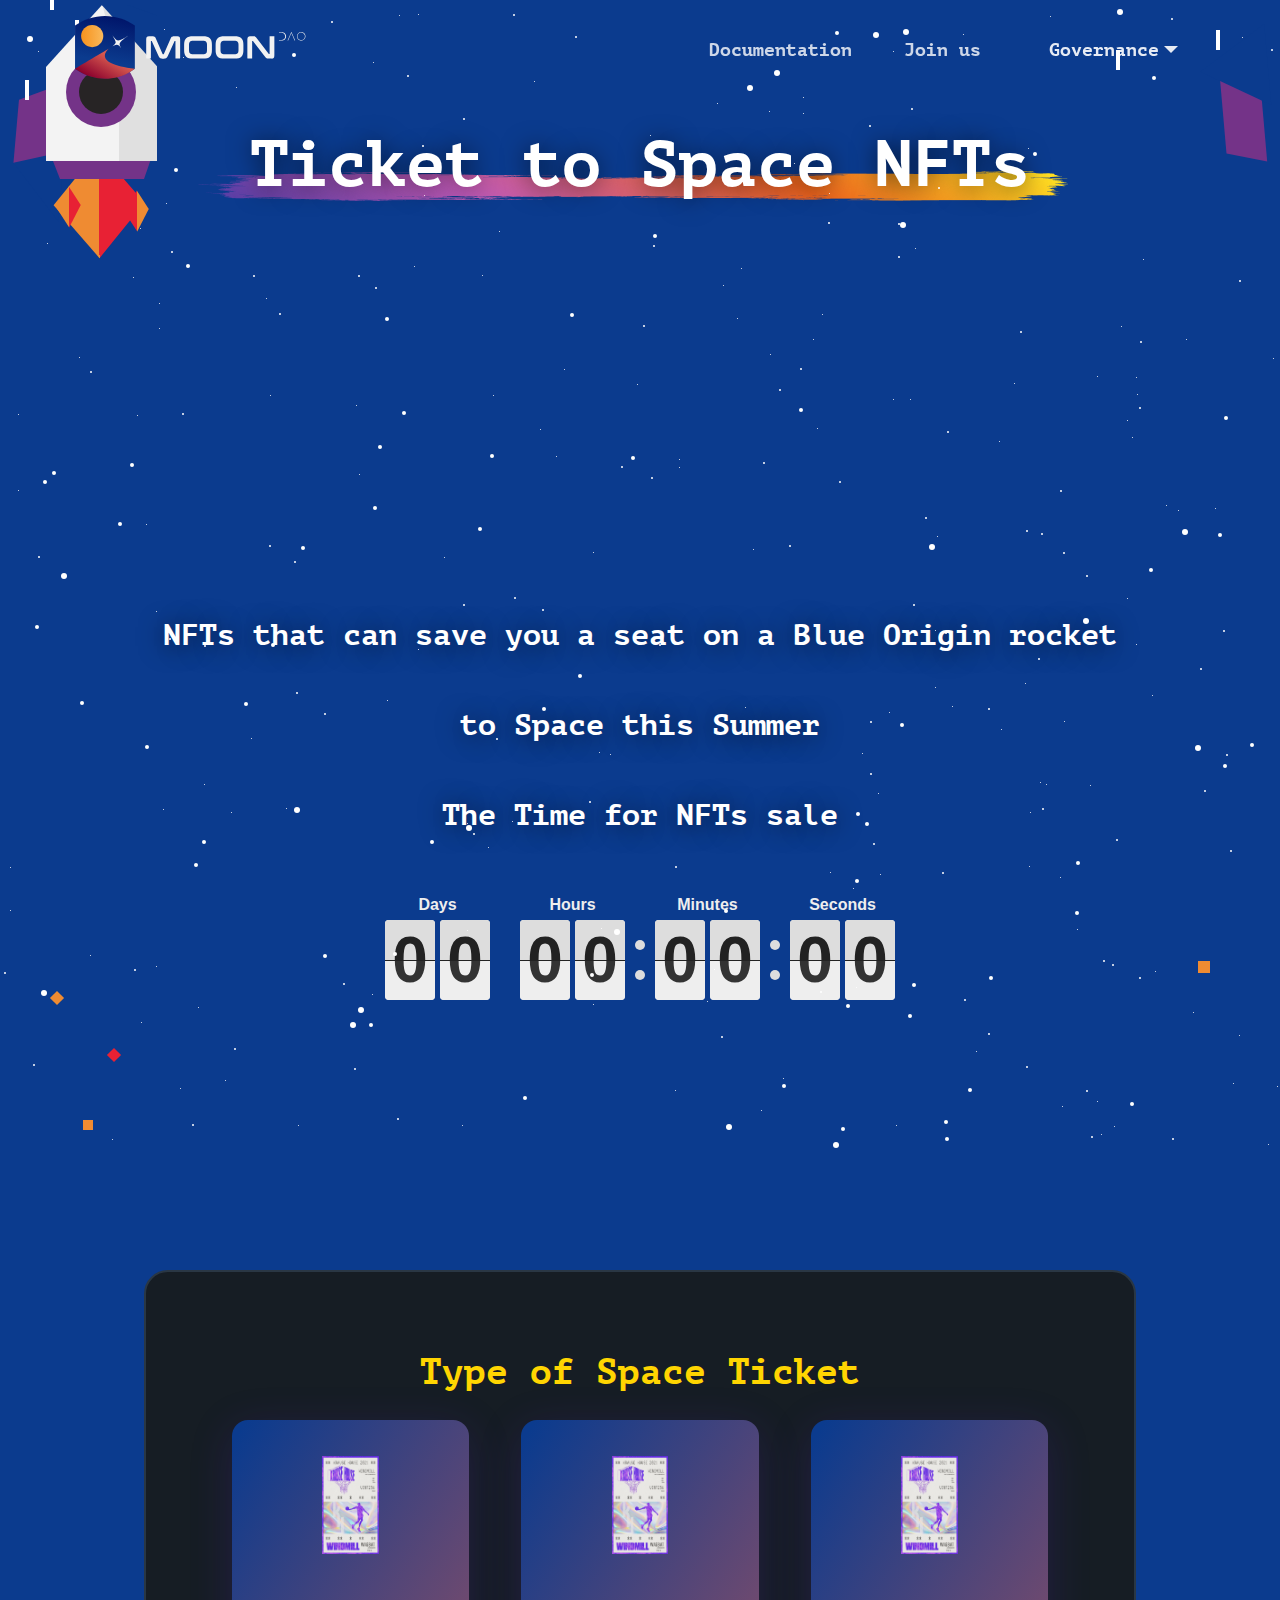
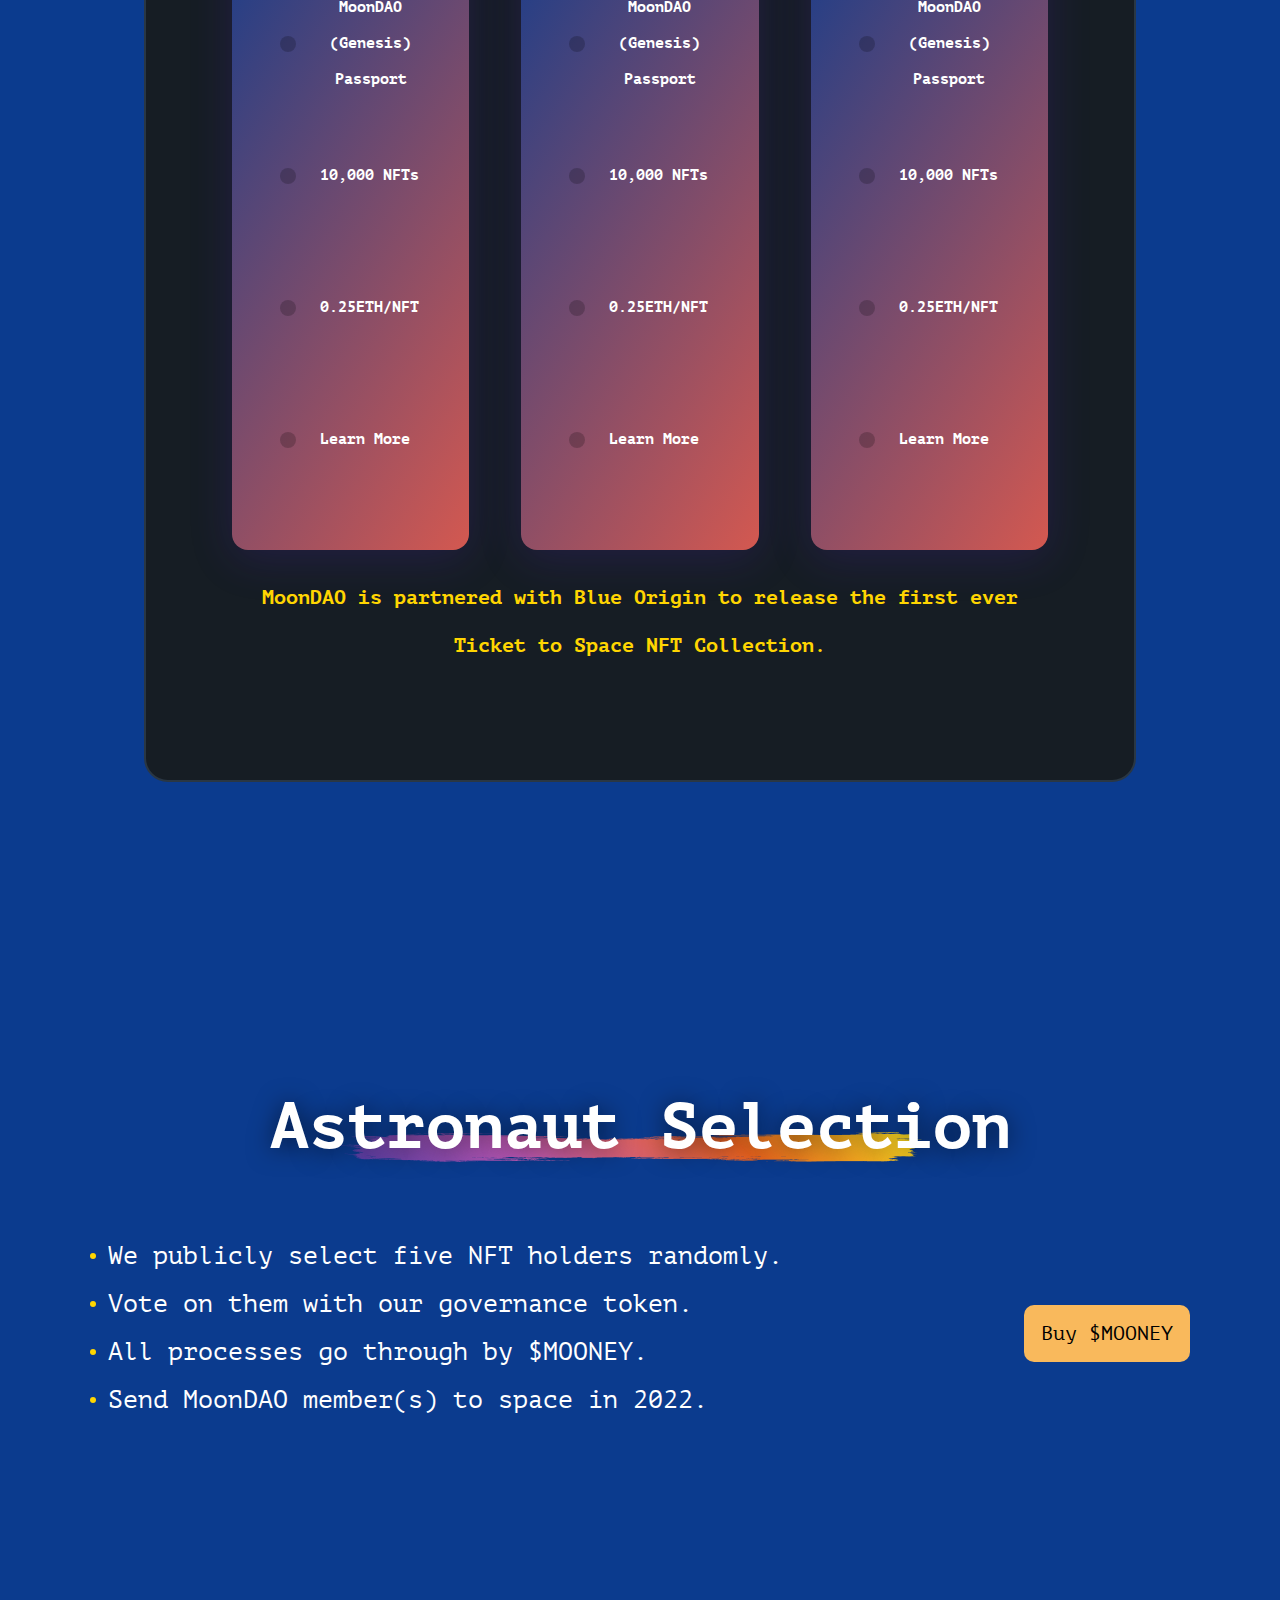
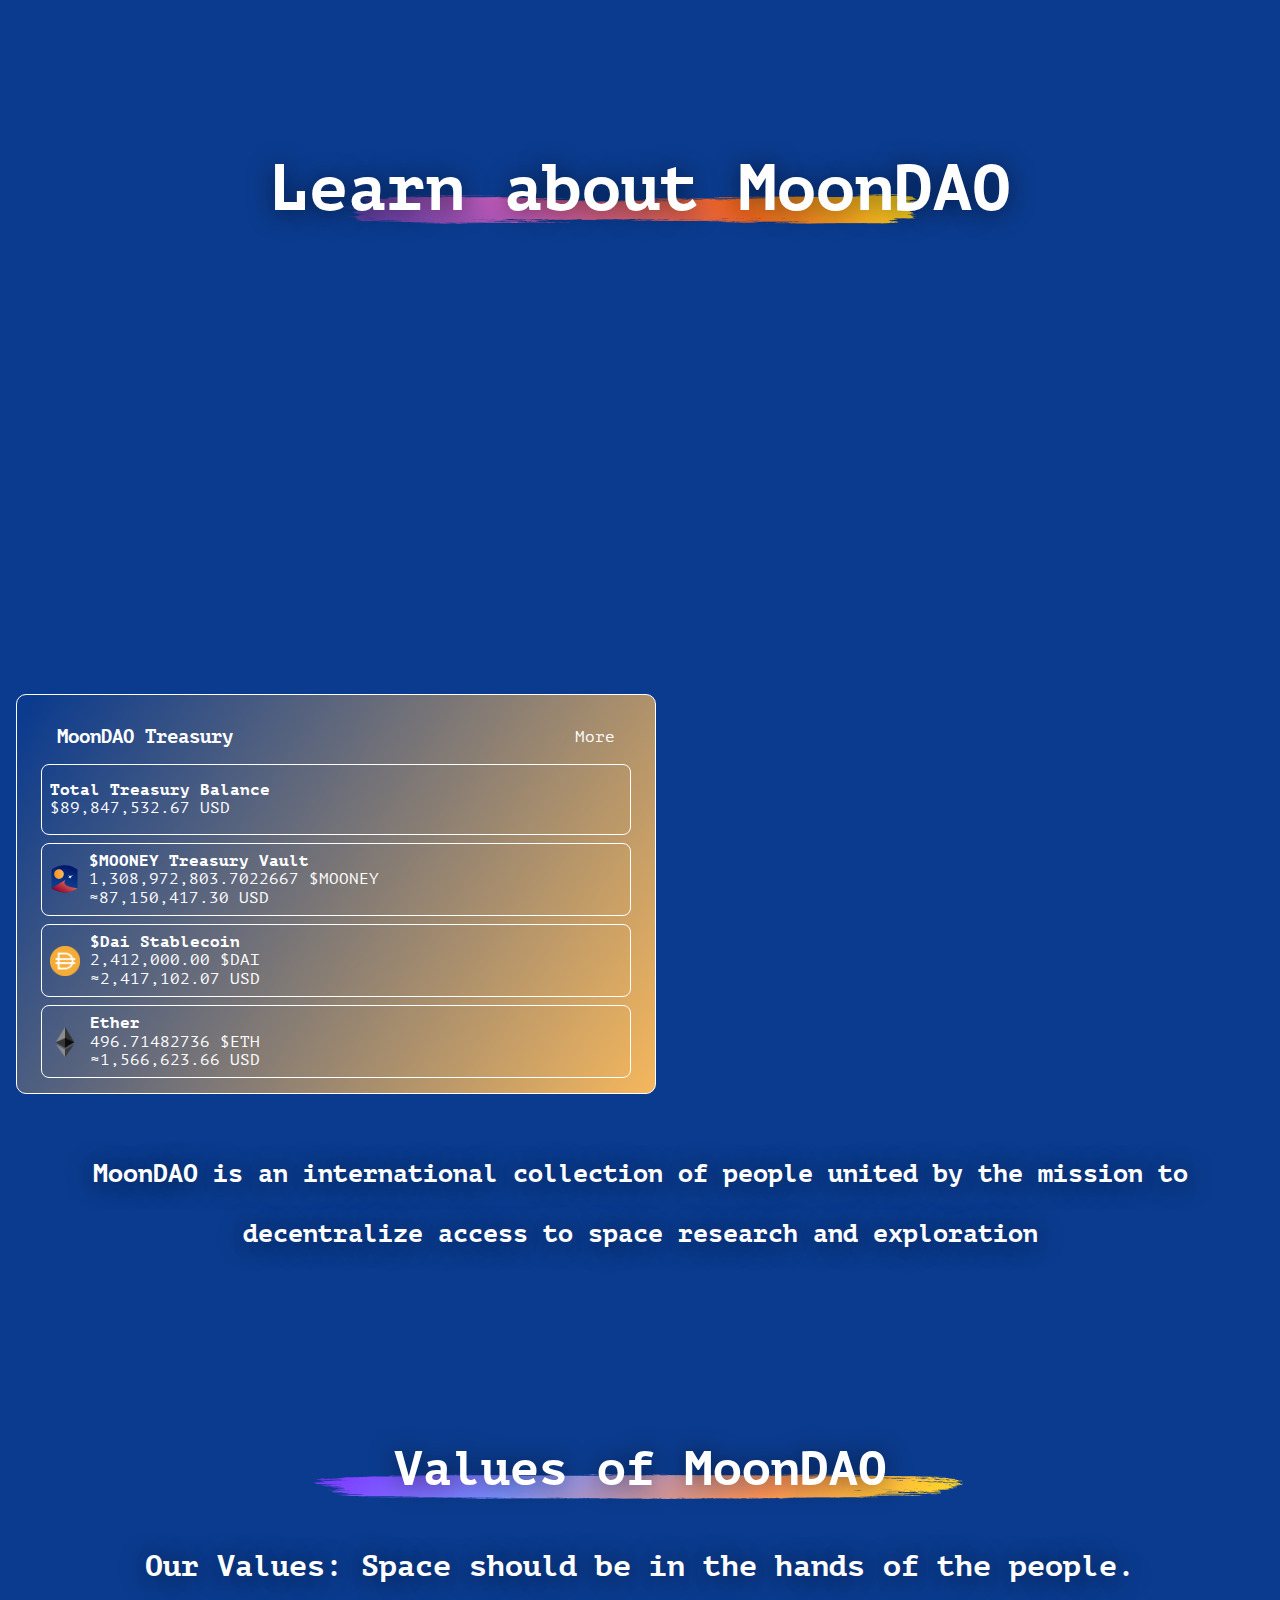
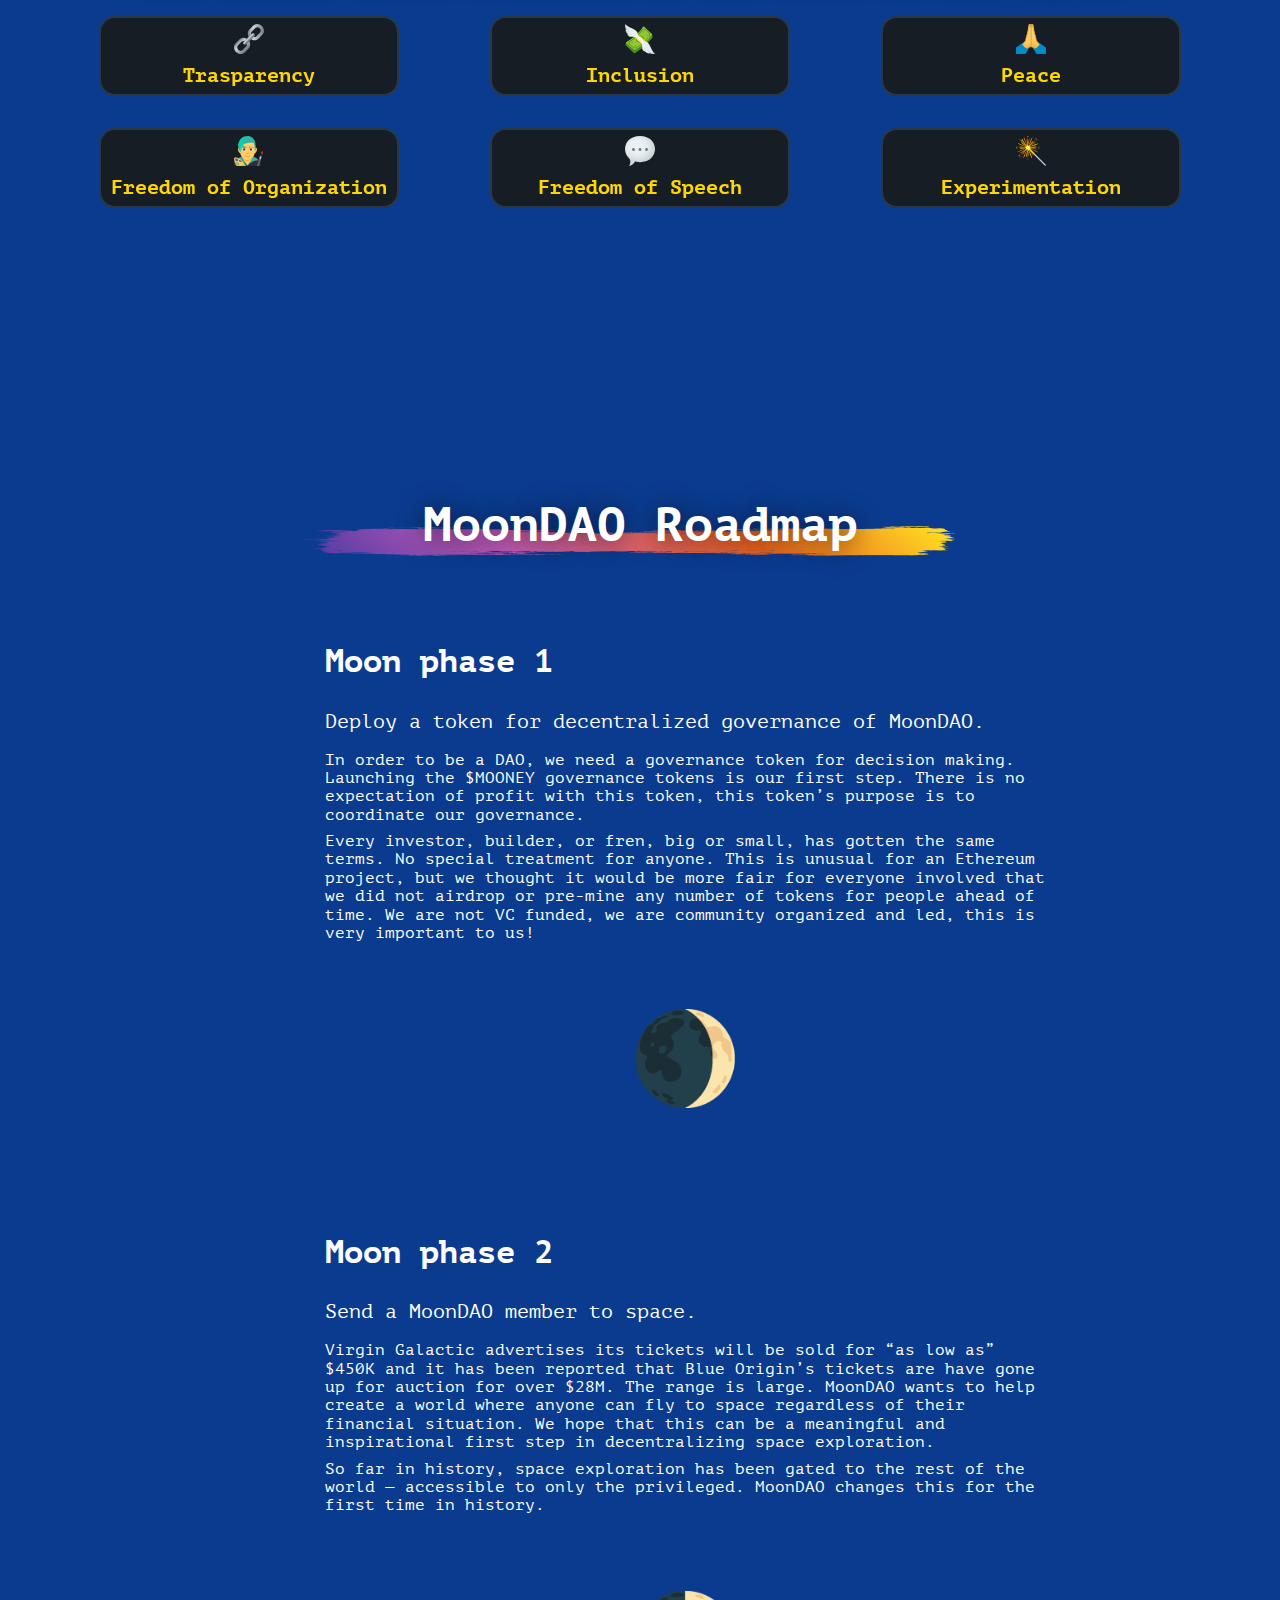
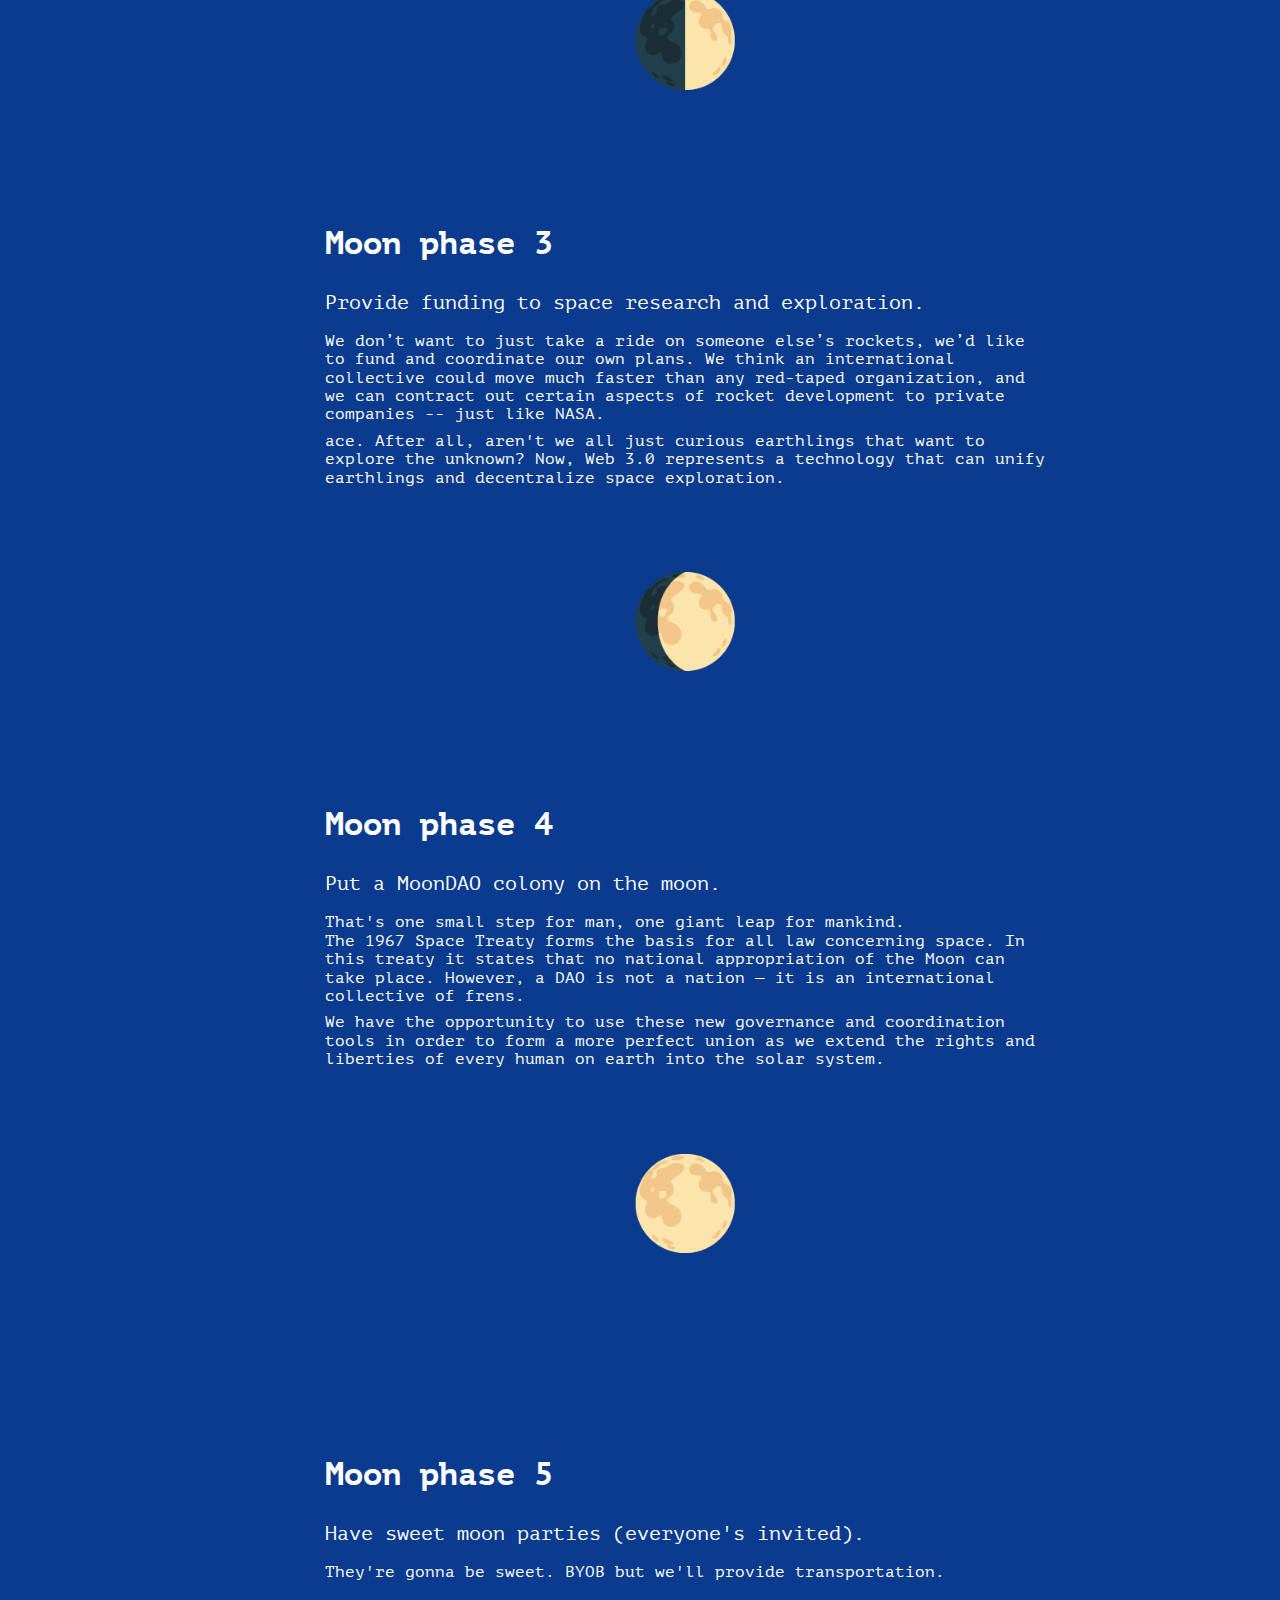
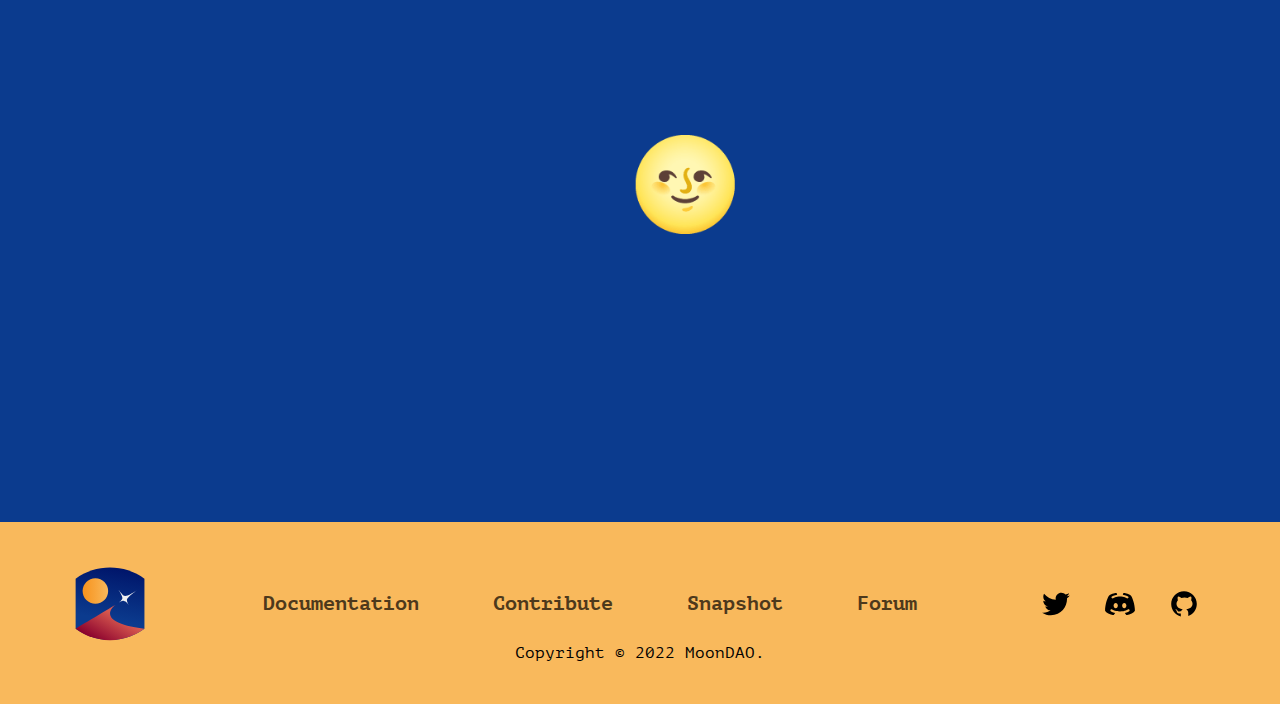
==== index.html @ 14d883fb "Join us" ====
<!DOCTYPE html>
<html lang="en">

<head>
  <meta charset="UTF-8" />
  <meta name="viewport" content="width=device-width, initial-scale=1.0" />
  <link rel="shortcut icon" href="./logo-fav.png" type="image/x-icon" />
  <meta http-equiv="X-UA-Compatible" content="ie=edge" />
  <meta name="theme-color" content="#111111" />
  <title>MoonDAO | MoonDAO</title>
  <meta name="description" content="MoonDAO's mission is to decentralize access to space." />
  <link rel="stylesheet" href="./css/global.css" />
  <link rel="stylesheet" href="./css/main.css" />
  <link rel="stylesheet" href="./css/vendor.css" />
  <link rel="stylesheet" href="./css/flipdown.css">
  <link rel="stylesheet" href="./css/rocket.css">
</head>

<body>
  <div class="site-container">
    <header class="header">
      <div class="container">
        <div class="header__inner">
          <a href="" class="header__logo-svg">
            <img src="./image/toplogo.svg" alt="" class="top_logo">
          </a>
          <div class="header__burger">
            <svg width="35px" height="35px" viewBox="0 0 100 100">
              <path class="line line1"
                d="M 20,29.000046 H 80.000231 C 80.000231,29.000046 94.498839,28.817352 94.532987,66.711331 94.543142,77.980673 90.966081,81.670246 85.259173,81.668997 79.552261,81.667751 75.000211,74.999942 75.000211,74.999942 L 25.000021,25.000058" />
              <path class="line line2" d="M 20,50 H 80" />
              <path class="line line3"
                d="M 20,70.999954 H 80.000231 C 80.000231,70.999954 94.498839,71.182648 94.532987,33.288669 94.543142,22.019327 90.966081,18.329754 85.259173,18.331003 79.552261,18.332249 75.000211,25.000058 75.000211,25.000058 L 25.000021,74.999942" />
            </svg>
          </div>
          <nav class="header__nav">
            <ul class="header__ul container">
              <li class="header__li"><a href="" target="_blank" class="header__a h-title">Documentation</a></li>
              <li class="header__li header__li-directory-amount"><a href="https://discord.gg/5nAu7K9aES" target="_blank" class="header__a h-title">Join us</a></li>
              <li class="header__li header__li-about"><a href="https://snapshot.org/#/tomoondao.eth" target="_blank" class="header__a h-title">Snapshot</a></li>
              <li class="header__li header__li-about"><a href="https://forum.moondao.com/" target="_blank" class="header__a h-title">Forum</a></li>
              <div class="dropdown">
                <button onclick="myFunction()" class="dropbtn">Governance</button>
                <div id="myDropdown" class="dropdown-content">
                  <a href="https://snapshot.org/#/tomoondao.eth" target="_blank">Snapshot</a>
                  <a href="https://forum.moondao.com/" target="_blank">Forum</a>
                </div>
              </div>
              <!-- </li> -->
              <div class="header__btn-group">
                <a href="https://twitter.com/OfficialMoonDAO" target="_blank" class="header__btn">
                  <img src="./image/twitter.svg" alt="" width="24" height="24">
                  <div class="header__btn-name">Telegram</div>
                </a>
                <a href="https://discord.gg/5nAu7K9aES" target="_blank" class="header__btn">
                  <img src="./image/discord.svg" alt="" width="24" height="24">
                  <div class="header__btn-name">Discord</div>
                </a>
                <a href="https://github.com/Official-MoonDao" target="_blank" class="header__btn">
                  <img src="./image/github.svg" alt="" width="24" height="24">
                  <div class="header__btn-name">Github</div>
                </a>
              </div>
            </ul>
          </nav>

        </div>
      </div>
    </header>

    <section class="network top_paddings">

      <div class="ticket_container">
       
        <div class="network__inner">
          <h3 class="network__title title" data-aos="zoom-in" data-aos-duration="5000">Ticket to Space NFTs</h3>
          <h3 class="network__title2 title" data-aos="zoom-in" data-aos-duration="5000">The NFT of <br><span
              class="network__title-every">Ticket to Space</span>
          </h3>
          <div class="scene">
            <div class="wing-left"></div>
            <div class="wing-right"></div>
            <div class="exhaust"></div>
            <div class="capsule">
              <div class="top">
                <div class="shadow"></div>
              </div>
              <div class="base"></div>
            </div>
            <div class="window-big"></div>
            <div class="window-small"></div>
            <div class="fire-1"></div>
            <div class="fire-2"></div>
            <div class="fire-3"></div>
            <div class="fire-4"></div>
            <div class="spark-1"></div>
            <div class="spark-2"></div>
            <div class="spark-3"></div>
            <div class="spark-4"></div>
            <div class="star star--1"></div>
            <div class="star star--2"></div>
            <div class="star star--3"></div>
            <div class="star star--4"></div>
            <div class="star star--5"></div>
            <div class="star star--6"></div>
            <div class="star star--7"></div>
            <div class="star star--8"></div>
            <div class="star star--9"></div>
            <div class="star star--10"></div>
            <div class="star star--11"></div>
            <div class="star star--12"></div>
            <div class="star star--13"></div>
            <div class="star star--14"></div>
            <div class="star star--15"></div>
            <div class="star star--16"></div>
          </div>
          <p class="network_subtitle title">NFTs that can save you a seat on a Blue Origin rocket to Space this Summer
          </p>
          <p class="network_subtitle title">
            The Time for NFTs sale
          </p>
          <div id="flipdown" class="flipdown"></div>
        </div>
      </div>
      <div class="animation-wrapper">
        <div class="particle particle-1"></div>
        <div class="particle particle-2"></div>
        <div class="particle particle-3"></div>
        <div class="particle particle-4"></div>
      </div>
    </section>

    <section class="network top_paddings">
      <div class="ticket_container">
        <div class="network__inner">
          <div class="network__box">
            <h3 class="network__box-title">Type of Space Ticket</h3>
            <div class="network__cards">
              <div class="network__card">
                <div class="network__card-text">
                  <img src="./image/ticket1.png" alt="" class="ticketimg">
                </div>
                <div class="network__card-items">
                  <div class="network__card-item">
                    <div class="network__card-svg">
                      <!-- <svg width="28" height="28" viewBox="0 0 28 28" fill="none" xmlns="http://www.w3.org/2000/svg">
                        <path
                          d="M22.8431 18.0982C22.8431 17.0857 22.0223 16.2649 21.0098 16.2649H19.1315L20.4526 11.7355H23.1667C24.1792 11.7355 25 10.9146 25 9.90213C25 8.88961 24.1792 8.0688 23.1667 8.0688H21.522L22.3285 5.30361C22.6707 4.13032 21.7908 2.95703 20.5686 2.95703C19.7538 2.95703 19.0367 3.49478 18.8086 4.27699L17.7026 8.0688H13.7573L14.5638 5.30361C14.906 4.13032 14.0261 2.95703 12.8038 2.95703C11.9891 2.95703 11.272 3.49478 11.0439 4.27699L9.93794 8.0688H6.9902C5.97768 8.0688 5.15686 8.88961 5.15686 9.90213C5.15686 10.9146 5.97768 11.7355 6.9902 11.7355H8.86852L7.54744 16.2649H4.83333C3.82082 16.2649 3 17.0857 3 18.0982C3 19.1107 3.82082 19.9315 4.83333 19.9315H6.47798L5.67149 22.6967C5.32928 23.87 6.20924 25.0433 7.43145 25.0433C8.24622 25.0433 8.96325 24.5056 9.1914 23.7233L10.2974 19.9315H14.2427L13.4362 22.6967C13.094 23.87 13.9739 25.0433 15.1961 25.0433C16.0109 25.0433 16.7279 24.5056 16.9561 23.7233L18.062 19.9315H21.0098C22.0223 19.9315 22.8431 19.1107 22.8431 18.0982V18.0982ZM15.3121 16.2649H11.3668L12.6879 11.7355H16.6332L15.3121 16.2649Z"
                          fill="white" />
                      </svg> -->
                    </div>
                    <div class="network__card-name">MoonDAO (Genesis) Passport</div>
                  </div>
                  <div class="network__card-item">
                    <div class="network__card-svg">
                      <!-- <svg width="28" height="28" viewBox="0 0 28 28" fill="none" xmlns="http://www.w3.org/2000/svg">
                        <path fill-rule="evenodd" clip-rule="evenodd"
                          d="M13.9998 11.8334C16.393 11.8334 18.3331 9.89331 18.3331 7.50008C18.3331 5.10685 16.393 3.16675 13.9998 3.16675C11.6065 3.16675 9.66642 5.10685 9.66642 7.50008C9.66642 9.89331 11.6065 11.8334 13.9998 11.8334ZM13.9997 14C5.87467 14 3.70801 18.3334 3.70801 19.9584C3.70801 21.5834 4.79134 22.6667 6.41634 22.6667H21.583C23.208 22.6667 24.2913 21.5834 24.2913 19.9584C24.2913 18.3334 22.1247 14 13.9997 14Z"
                          fill="white" />
                      </svg> -->
                    </div>
                    <div class="network__card-name">10,000 NFTs</div>
                  </div>
                  <div class="network__card-item">
                    <div class="network__card-svg">
                      <!-- <svg width="24" height="24" viewBox="0 0 24 24" fill="none" xmlns="http://www.w3.org/2000/svg">
                        <path
                          d="M22.9533 8.23592C22.8052 8.08781 18.4909 3.77382 18.3369 3.6198C18.0822 3.36511 17.6694 3.36485 17.4144 3.61902L15.7051 5.32265C15.5589 5.32448 13.3531 4.52151 11.5383 6.33635L6.96855 10.9061C6.71361 11.161 6.71361 11.5743 6.96855 11.8293C8.24142 13.1022 10.312 13.1014 11.5841 11.8293L12.2548 11.1586C13.3805 11.8441 14.8086 11.7808 15.8676 11.0107L18.5263 13.6695C18.807 13.9502 19.0299 14.2736 19.1891 14.6239C20.0826 13.5685 20.7389 12.3343 21.1176 10.9886L22.9524 9.16026C23.2092 8.90353 23.2071 8.49051 22.9533 8.23592V8.23592Z"
                          fill="white" />
                        <path
                          d="M15.6302 12.6208C14.6422 13.0116 13.5468 13.0429 12.5415 12.7174C10.1822 14.3003 8.06965 14.7781 6.04417 12.7526C5.27907 11.9875 5.27863 10.7485 6.04417 9.98296L10.2327 5.79448L8.336 5.43021L6.58819 3.68153C6.33272 3.42606 5.91926 3.42737 5.66467 3.68153L1.04837 8.29782C0.793772 8.55286 0.793772 8.96631 1.04837 9.22134C2.18689 10.3594 3.03163 11.8226 3.42768 13.3402C3.45553 13.4046 4.06047 16.4189 6.77141 18.705L8.7847 20.4037C9.90146 21.3463 11.4852 21.4216 12.6785 20.6387L17.2905 17.6153C18.3286 16.9357 18.4809 15.4719 17.6017 14.5927L15.6302 12.6208Z"
                          fill="white" />
                      </svg> -->
                    </div>
                    <div class="network__card-name">0.25ETH/NFT</div>
                  </div>
                  <div class="network__card-item">
                    <div class="network__card-svg">
                      <!-- <svg width="28" height="28" viewBox="0 0 28 28" fill="none" xmlns="http://www.w3.org/2000/svg">
                        <path fill-rule="evenodd" clip-rule="evenodd"
                          d="M6 7.06668C6 5.44875 6 4.63979 6.31487 4.02182C6.59184 3.47824 7.03378 3.0363 7.57736 2.75933C8.19533 2.44446 9.00429 2.44446 10.6222 2.44446H17.3778C18.9957 2.44446 19.8047 2.44446 20.4226 2.75933C20.9662 3.0363 21.4082 3.47824 21.6851 4.02182C22 4.63979 22 5.44875 22 7.06668V20.9333C22 22.5513 22 23.3602 21.6851 23.9782C21.4082 24.5218 20.9662 24.9637 20.4226 25.2407C19.8047 25.5556 18.9957 25.5556 17.3778 25.5556H10.6222C9.00429 25.5556 8.19533 25.5556 7.57736 25.2407C7.03378 24.9637 6.59184 24.5218 6.31487 23.9782C6 23.3602 6 22.5513 6 20.9333V7.06668ZM8.22222 6.20742C8.22222 5.66811 8.22222 5.39846 8.32718 5.19247C8.4195 5.01127 8.56682 4.86396 8.74801 4.77164C8.954 4.66668 9.22365 4.66668 9.76296 4.66668H18.237C18.7763 4.66668 19.046 4.66668 19.252 4.77164C19.4332 4.86396 19.5805 5.01127 19.6728 5.19247C19.7778 5.39846 19.7778 5.66811 19.7778 6.20742V19.1259C19.7778 19.6652 19.7778 19.9349 19.6728 20.1409C19.5805 20.3221 19.4332 20.4694 19.252 20.5617C19.046 20.6667 18.7763 20.6667 18.237 20.6667H9.76296C9.22365 20.6667 8.954 20.6667 8.74801 20.5617C8.56682 20.4694 8.4195 20.3221 8.32718 20.1409C8.22222 19.9349 8.22222 19.6652 8.22222 19.1259V6.20742ZM14 24.2222C14.7364 24.2222 15.3333 23.6253 15.3333 22.8889C15.3333 22.1525 14.7364 21.5556 14 21.5556C13.2636 21.5556 12.6667 22.1525 12.6667 22.8889C12.6667 23.6253 13.2636 24.2222 14 24.2222Z"
                          fill="white" />
                      </svg> -->
                    </div>
                    <a href="" style="color: white;">
                      <div class="network__card-name">Learn More</div>
                    </a>
                  </div>

                  <!-- <div class="network__card-item">
                    <div class="network__card-svg">
                      <svg width="28" height="28" viewBox="0 0 28 28" fill="none" xmlns="http://www.w3.org/2000/svg">
                        <path fill-rule="evenodd" clip-rule="evenodd"
                          d="M20.6665 8.29167C21.7897 5.59593 19.8091 2.625 16.8887 2.625C15.7611 2.625 14.7401 3.08102 13.9998 3.81869C13.2596 3.08102 12.2385 2.625 11.1109 2.625C8.19056 2.625 6.20995 5.59593 7.33317 8.29167C7.34874 8.32903 7.36482 8.36606 7.3814 8.40278H5.81465C4.35212 8.40278 3.1665 9.58839 3.1665 11.0509V13.4583H12.7961V8.40278H15.2035V13.4583H24.8332V11.0509C24.8332 9.58839 23.6476 8.40278 22.185 8.40278H20.6183C20.6349 8.36606 20.6509 8.32903 20.6665 8.29167ZM15.2035 8.40278V6.71759C15.2035 5.78689 15.958 5.03241 16.8887 5.03241C18.0912 5.03241 18.9068 6.25573 18.4443 7.36574C18.1826 7.99372 17.569 8.40278 16.8887 8.40278H15.2035ZM12.7961 8.40278H11.1109C10.4306 8.40278 9.81705 7.99372 9.55539 7.36574C9.09289 6.25573 9.90844 5.03241 11.1109 5.03241C12.0412 5.03241 12.7953 5.78608 12.7961 6.7161L12.7961 8.40278Z"
                          fill="white" />
                        <path
                          d="M22.9072 15.8657H15.2035V24.2917H19.7776C21.5061 24.2917 22.9072 22.8905 22.9072 21.162V15.8657Z"
                          fill="white" />
                        <path
                          d="M12.7961 24.2917V15.8657H5.09245L5.09249 21.1621C5.0925 22.8905 6.49368 24.2917 8.22212 24.2917H12.7961Z"
                          fill="white" />
                      </svg>
                    </div>
                    <div class="network__card-name">NFTs and pre-tokens</div>
                  </div> -->
                </div>
              </div>

              <div class="network__card">
                <div class="network__card-text">
                  <img src="./image/ticket1.png" alt="" class="ticketimg">
                </div>
                <div class="network__card-items">
                  <div class="network__card-item">
                    <div class="network__card-svg">
                      <!-- <svg width="28" height="28" viewBox="0 0 28 28" fill="none" xmlns="http://www.w3.org/2000/svg">
                        <path
                          d="M22.8431 18.0982C22.8431 17.0857 22.0223 16.2649 21.0098 16.2649H19.1315L20.4526 11.7355H23.1667C24.1792 11.7355 25 10.9146 25 9.90213C25 8.88961 24.1792 8.0688 23.1667 8.0688H21.522L22.3285 5.30361C22.6707 4.13032 21.7908 2.95703 20.5686 2.95703C19.7538 2.95703 19.0367 3.49478 18.8086 4.27699L17.7026 8.0688H13.7573L14.5638 5.30361C14.906 4.13032 14.0261 2.95703 12.8038 2.95703C11.9891 2.95703 11.272 3.49478 11.0439 4.27699L9.93794 8.0688H6.9902C5.97768 8.0688 5.15686 8.88961 5.15686 9.90213C5.15686 10.9146 5.97768 11.7355 6.9902 11.7355H8.86852L7.54744 16.2649H4.83333C3.82082 16.2649 3 17.0857 3 18.0982C3 19.1107 3.82082 19.9315 4.83333 19.9315H6.47798L5.67149 22.6967C5.32928 23.87 6.20924 25.0433 7.43145 25.0433C8.24622 25.0433 8.96325 24.5056 9.1914 23.7233L10.2974 19.9315H14.2427L13.4362 22.6967C13.094 23.87 13.9739 25.0433 15.1961 25.0433C16.0109 25.0433 16.7279 24.5056 16.9561 23.7233L18.062 19.9315H21.0098C22.0223 19.9315 22.8431 19.1107 22.8431 18.0982V18.0982ZM15.3121 16.2649H11.3668L12.6879 11.7355H16.6332L15.3121 16.2649Z"
                          fill="white" />
                      </svg> -->
                    </div>
                    <div class="network__card-name">MoonDAO (Genesis) Passport</div>
                  </div>
                  <div class="network__card-item">
                    <div class="network__card-svg">
                      <!-- <svg width="28" height="28" viewBox="0 0 28 28" fill="none" xmlns="http://www.w3.org/2000/svg">
                        <path fill-rule="evenodd" clip-rule="evenodd"
                          d="M13.9998 11.8334C16.393 11.8334 18.3331 9.89331 18.3331 7.50008C18.3331 5.10685 16.393 3.16675 13.9998 3.16675C11.6065 3.16675 9.66642 5.10685 9.66642 7.50008C9.66642 9.89331 11.6065 11.8334 13.9998 11.8334ZM13.9997 14C5.87467 14 3.70801 18.3334 3.70801 19.9584C3.70801 21.5834 4.79134 22.6667 6.41634 22.6667H21.583C23.208 22.6667 24.2913 21.5834 24.2913 19.9584C24.2913 18.3334 22.1247 14 13.9997 14Z"
                          fill="white" />
                      </svg> -->
                    </div>
                    <div class="network__card-name">10,000 NFTs</div>
                  </div>
                  <div class="network__card-item">
                    <div class="network__card-svg">
                      <!-- <svg width="24" height="24" viewBox="0 0 24 24" fill="none" xmlns="http://www.w3.org/2000/svg">
                        <path
                          d="M22.9533 8.23592C22.8052 8.08781 18.4909 3.77382 18.3369 3.6198C18.0822 3.36511 17.6694 3.36485 17.4144 3.61902L15.7051 5.32265C15.5589 5.32448 13.3531 4.52151 11.5383 6.33635L6.96855 10.9061C6.71361 11.161 6.71361 11.5743 6.96855 11.8293C8.24142 13.1022 10.312 13.1014 11.5841 11.8293L12.2548 11.1586C13.3805 11.8441 14.8086 11.7808 15.8676 11.0107L18.5263 13.6695C18.807 13.9502 19.0299 14.2736 19.1891 14.6239C20.0826 13.5685 20.7389 12.3343 21.1176 10.9886L22.9524 9.16026C23.2092 8.90353 23.2071 8.49051 22.9533 8.23592V8.23592Z"
                          fill="white" />
                        <path
                          d="M15.6302 12.6208C14.6422 13.0116 13.5468 13.0429 12.5415 12.7174C10.1822 14.3003 8.06965 14.7781 6.04417 12.7526C5.27907 11.9875 5.27863 10.7485 6.04417 9.98296L10.2327 5.79448L8.336 5.43021L6.58819 3.68153C6.33272 3.42606 5.91926 3.42737 5.66467 3.68153L1.04837 8.29782C0.793772 8.55286 0.793772 8.96631 1.04837 9.22134C2.18689 10.3594 3.03163 11.8226 3.42768 13.3402C3.45553 13.4046 4.06047 16.4189 6.77141 18.705L8.7847 20.4037C9.90146 21.3463 11.4852 21.4216 12.6785 20.6387L17.2905 17.6153C18.3286 16.9357 18.4809 15.4719 17.6017 14.5927L15.6302 12.6208Z"
                          fill="white" />
                      </svg> -->
                    </div>
                    <div class="network__card-name">0.25ETH/NFT</div>
                  </div>
                  <div class="network__card-item">
                    <div class="network__card-svg">
                      <!-- <svg width="28" height="28" viewBox="0 0 28 28" fill="none" xmlns="http://www.w3.org/2000/svg">
                        <path fill-rule="evenodd" clip-rule="evenodd"
                          d="M6 7.06668C6 5.44875 6 4.63979 6.31487 4.02182C6.59184 3.47824 7.03378 3.0363 7.57736 2.75933C8.19533 2.44446 9.00429 2.44446 10.6222 2.44446H17.3778C18.9957 2.44446 19.8047 2.44446 20.4226 2.75933C20.9662 3.0363 21.4082 3.47824 21.6851 4.02182C22 4.63979 22 5.44875 22 7.06668V20.9333C22 22.5513 22 23.3602 21.6851 23.9782C21.4082 24.5218 20.9662 24.9637 20.4226 25.2407C19.8047 25.5556 18.9957 25.5556 17.3778 25.5556H10.6222C9.00429 25.5556 8.19533 25.5556 7.57736 25.2407C7.03378 24.9637 6.59184 24.5218 6.31487 23.9782C6 23.3602 6 22.5513 6 20.9333V7.06668ZM8.22222 6.20742C8.22222 5.66811 8.22222 5.39846 8.32718 5.19247C8.4195 5.01127 8.56682 4.86396 8.74801 4.77164C8.954 4.66668 9.22365 4.66668 9.76296 4.66668H18.237C18.7763 4.66668 19.046 4.66668 19.252 4.77164C19.4332 4.86396 19.5805 5.01127 19.6728 5.19247C19.7778 5.39846 19.7778 5.66811 19.7778 6.20742V19.1259C19.7778 19.6652 19.7778 19.9349 19.6728 20.1409C19.5805 20.3221 19.4332 20.4694 19.252 20.5617C19.046 20.6667 18.7763 20.6667 18.237 20.6667H9.76296C9.22365 20.6667 8.954 20.6667 8.74801 20.5617C8.56682 20.4694 8.4195 20.3221 8.32718 20.1409C8.22222 19.9349 8.22222 19.6652 8.22222 19.1259V6.20742ZM14 24.2222C14.7364 24.2222 15.3333 23.6253 15.3333 22.8889C15.3333 22.1525 14.7364 21.5556 14 21.5556C13.2636 21.5556 12.6667 22.1525 12.6667 22.8889C12.6667 23.6253 13.2636 24.2222 14 24.2222Z"
                          fill="white" />
                      </svg> -->
                    </div>
                    <a href="" style="color: white;">
                      <div class="network__card-name">Learn More</div>
                    </a>
                  </div>

                  <!-- <div class="network__card-item">
                    <div class="network__card-svg">
                      <svg width="28" height="28" viewBox="0 0 28 28" fill="none" xmlns="http://www.w3.org/2000/svg">
                        <path fill-rule="evenodd" clip-rule="evenodd"
                          d="M20.6665 8.29167C21.7897 5.59593 19.8091 2.625 16.8887 2.625C15.7611 2.625 14.7401 3.08102 13.9998 3.81869C13.2596 3.08102 12.2385 2.625 11.1109 2.625C8.19056 2.625 6.20995 5.59593 7.33317 8.29167C7.34874 8.32903 7.36482 8.36606 7.3814 8.40278H5.81465C4.35212 8.40278 3.1665 9.58839 3.1665 11.0509V13.4583H12.7961V8.40278H15.2035V13.4583H24.8332V11.0509C24.8332 9.58839 23.6476 8.40278 22.185 8.40278H20.6183C20.6349 8.36606 20.6509 8.32903 20.6665 8.29167ZM15.2035 8.40278V6.71759C15.2035 5.78689 15.958 5.03241 16.8887 5.03241C18.0912 5.03241 18.9068 6.25573 18.4443 7.36574C18.1826 7.99372 17.569 8.40278 16.8887 8.40278H15.2035ZM12.7961 8.40278H11.1109C10.4306 8.40278 9.81705 7.99372 9.55539 7.36574C9.09289 6.25573 9.90844 5.03241 11.1109 5.03241C12.0412 5.03241 12.7953 5.78608 12.7961 6.7161L12.7961 8.40278Z"
                          fill="white" />
                        <path
                          d="M22.9072 15.8657H15.2035V24.2917H19.7776C21.5061 24.2917 22.9072 22.8905 22.9072 21.162V15.8657Z"
                          fill="white" />
                        <path
                          d="M12.7961 24.2917V15.8657H5.09245L5.09249 21.1621C5.0925 22.8905 6.49368 24.2917 8.22212 24.2917H12.7961Z"
                          fill="white" />
                      </svg>
                    </div>
                    <div class="network__card-name">NFTs and pre-tokens</div>
                  </div> -->
                </div>
              </div>

              <div class="network__card">
                <div class="network__card-text">
                  <img src="./image/ticket1.png" alt="" class="ticketimg">
                </div>
                <div class="network__card-items">
                  <div class="network__card-item">
                    <div class="network__card-svg">
                      <!-- <svg width="28" height="28" viewBox="0 0 28 28" fill="none" xmlns="http://www.w3.org/2000/svg">
                        <path
                          d="M22.8431 18.0982C22.8431 17.0857 22.0223 16.2649 21.0098 16.2649H19.1315L20.4526 11.7355H23.1667C24.1792 11.7355 25 10.9146 25 9.90213C25 8.88961 24.1792 8.0688 23.1667 8.0688H21.522L22.3285 5.30361C22.6707 4.13032 21.7908 2.95703 20.5686 2.95703C19.7538 2.95703 19.0367 3.49478 18.8086 4.27699L17.7026 8.0688H13.7573L14.5638 5.30361C14.906 4.13032 14.0261 2.95703 12.8038 2.95703C11.9891 2.95703 11.272 3.49478 11.0439 4.27699L9.93794 8.0688H6.9902C5.97768 8.0688 5.15686 8.88961 5.15686 9.90213C5.15686 10.9146 5.97768 11.7355 6.9902 11.7355H8.86852L7.54744 16.2649H4.83333C3.82082 16.2649 3 17.0857 3 18.0982C3 19.1107 3.82082 19.9315 4.83333 19.9315H6.47798L5.67149 22.6967C5.32928 23.87 6.20924 25.0433 7.43145 25.0433C8.24622 25.0433 8.96325 24.5056 9.1914 23.7233L10.2974 19.9315H14.2427L13.4362 22.6967C13.094 23.87 13.9739 25.0433 15.1961 25.0433C16.0109 25.0433 16.7279 24.5056 16.9561 23.7233L18.062 19.9315H21.0098C22.0223 19.9315 22.8431 19.1107 22.8431 18.0982V18.0982ZM15.3121 16.2649H11.3668L12.6879 11.7355H16.6332L15.3121 16.2649Z"
                          fill="white" />
                      </svg> -->
                    </div>
                    <div class="network__card-name">MoonDAO (Genesis) Passport</div>
                  </div>
                  <div class="network__card-item">
                    <div class="network__card-svg">
                      <!-- <svg width="28" height="28" viewBox="0 0 28 28" fill="none" xmlns="http://www.w3.org/2000/svg">
                        <path fill-rule="evenodd" clip-rule="evenodd"
                          d="M13.9998 11.8334C16.393 11.8334 18.3331 9.89331 18.3331 7.50008C18.3331 5.10685 16.393 3.16675 13.9998 3.16675C11.6065 3.16675 9.66642 5.10685 9.66642 7.50008C9.66642 9.89331 11.6065 11.8334 13.9998 11.8334ZM13.9997 14C5.87467 14 3.70801 18.3334 3.70801 19.9584C3.70801 21.5834 4.79134 22.6667 6.41634 22.6667H21.583C23.208 22.6667 24.2913 21.5834 24.2913 19.9584C24.2913 18.3334 22.1247 14 13.9997 14Z"
                          fill="white" />
                      </svg> -->
                    </div>
                    <div class="network__card-name">10,000 NFTs</div>
                  </div>
                  <div class="network__card-item">
                    <div class="network__card-svg">
                      <!-- <svg width="24" height="24" viewBox="0 0 24 24" fill="none" xmlns="http://www.w3.org/2000/svg">
                        <path
                          d="M22.9533 8.23592C22.8052 8.08781 18.4909 3.77382 18.3369 3.6198C18.0822 3.36511 17.6694 3.36485 17.4144 3.61902L15.7051 5.32265C15.5589 5.32448 13.3531 4.52151 11.5383 6.33635L6.96855 10.9061C6.71361 11.161 6.71361 11.5743 6.96855 11.8293C8.24142 13.1022 10.312 13.1014 11.5841 11.8293L12.2548 11.1586C13.3805 11.8441 14.8086 11.7808 15.8676 11.0107L18.5263 13.6695C18.807 13.9502 19.0299 14.2736 19.1891 14.6239C20.0826 13.5685 20.7389 12.3343 21.1176 10.9886L22.9524 9.16026C23.2092 8.90353 23.2071 8.49051 22.9533 8.23592V8.23592Z"
                          fill="white" />
                        <path
                          d="M15.6302 12.6208C14.6422 13.0116 13.5468 13.0429 12.5415 12.7174C10.1822 14.3003 8.06965 14.7781 6.04417 12.7526C5.27907 11.9875 5.27863 10.7485 6.04417 9.98296L10.2327 5.79448L8.336 5.43021L6.58819 3.68153C6.33272 3.42606 5.91926 3.42737 5.66467 3.68153L1.04837 8.29782C0.793772 8.55286 0.793772 8.96631 1.04837 9.22134C2.18689 10.3594 3.03163 11.8226 3.42768 13.3402C3.45553 13.4046 4.06047 16.4189 6.77141 18.705L8.7847 20.4037C9.90146 21.3463 11.4852 21.4216 12.6785 20.6387L17.2905 17.6153C18.3286 16.9357 18.4809 15.4719 17.6017 14.5927L15.6302 12.6208Z"
                          fill="white" />
                      </svg> -->
                    </div>
                    <div class="network__card-name">0.25ETH/NFT</div>
                  </div>
                  <div class="network__card-item">
                    <div class="network__card-svg">
                      <!-- <svg width="28" height="28" viewBox="0 0 28 28" fill="none" xmlns="http://www.w3.org/2000/svg">
                        <path fill-rule="evenodd" clip-rule="evenodd"
                          d="M6 7.06668C6 5.44875 6 4.63979 6.31487 4.02182C6.59184 3.47824 7.03378 3.0363 7.57736 2.75933C8.19533 2.44446 9.00429 2.44446 10.6222 2.44446H17.3778C18.9957 2.44446 19.8047 2.44446 20.4226 2.75933C20.9662 3.0363 21.4082 3.47824 21.6851 4.02182C22 4.63979 22 5.44875 22 7.06668V20.9333C22 22.5513 22 23.3602 21.6851 23.9782C21.4082 24.5218 20.9662 24.9637 20.4226 25.2407C19.8047 25.5556 18.9957 25.5556 17.3778 25.5556H10.6222C9.00429 25.5556 8.19533 25.5556 7.57736 25.2407C7.03378 24.9637 6.59184 24.5218 6.31487 23.9782C6 23.3602 6 22.5513 6 20.9333V7.06668ZM8.22222 6.20742C8.22222 5.66811 8.22222 5.39846 8.32718 5.19247C8.4195 5.01127 8.56682 4.86396 8.74801 4.77164C8.954 4.66668 9.22365 4.66668 9.76296 4.66668H18.237C18.7763 4.66668 19.046 4.66668 19.252 4.77164C19.4332 4.86396 19.5805 5.01127 19.6728 5.19247C19.7778 5.39846 19.7778 5.66811 19.7778 6.20742V19.1259C19.7778 19.6652 19.7778 19.9349 19.6728 20.1409C19.5805 20.3221 19.4332 20.4694 19.252 20.5617C19.046 20.6667 18.7763 20.6667 18.237 20.6667H9.76296C9.22365 20.6667 8.954 20.6667 8.74801 20.5617C8.56682 20.4694 8.4195 20.3221 8.32718 20.1409C8.22222 19.9349 8.22222 19.6652 8.22222 19.1259V6.20742ZM14 24.2222C14.7364 24.2222 15.3333 23.6253 15.3333 22.8889C15.3333 22.1525 14.7364 21.5556 14 21.5556C13.2636 21.5556 12.6667 22.1525 12.6667 22.8889C12.6667 23.6253 13.2636 24.2222 14 24.2222Z"
                          fill="white" />
                      </svg> -->
                    </div>
                    <a href="" style="color: white;">
                      <div class="network__card-name">Learn More</div>
                    </a>
                  </div>

                  <!-- <div class="network__card-item">
                    <div class="network__card-svg">
                      <svg width="28" height="28" viewBox="0 0 28 28" fill="none" xmlns="http://www.w3.org/2000/svg">
                        <path fill-rule="evenodd" clip-rule="evenodd"
                          d="M20.6665 8.29167C21.7897 5.59593 19.8091 2.625 16.8887 2.625C15.7611 2.625 14.7401 3.08102 13.9998 3.81869C13.2596 3.08102 12.2385 2.625 11.1109 2.625C8.19056 2.625 6.20995 5.59593 7.33317 8.29167C7.34874 8.32903 7.36482 8.36606 7.3814 8.40278H5.81465C4.35212 8.40278 3.1665 9.58839 3.1665 11.0509V13.4583H12.7961V8.40278H15.2035V13.4583H24.8332V11.0509C24.8332 9.58839 23.6476 8.40278 22.185 8.40278H20.6183C20.6349 8.36606 20.6509 8.32903 20.6665 8.29167ZM15.2035 8.40278V6.71759C15.2035 5.78689 15.958 5.03241 16.8887 5.03241C18.0912 5.03241 18.9068 6.25573 18.4443 7.36574C18.1826 7.99372 17.569 8.40278 16.8887 8.40278H15.2035ZM12.7961 8.40278H11.1109C10.4306 8.40278 9.81705 7.99372 9.55539 7.36574C9.09289 6.25573 9.90844 5.03241 11.1109 5.03241C12.0412 5.03241 12.7953 5.78608 12.7961 6.7161L12.7961 8.40278Z"
                          fill="white" />
                        <path
                          d="M22.9072 15.8657H15.2035V24.2917H19.7776C21.5061 24.2917 22.9072 22.8905 22.9072 21.162V15.8657Z"
                          fill="white" />
                        <path
                          d="M12.7961 24.2917V15.8657H5.09245L5.09249 21.1621C5.0925 22.8905 6.49368 24.2917 8.22212 24.2917H12.7961Z"
                          fill="white" />
                      </svg>
                    </div>
                    <div class="network__card-name">NFTs and pre-tokens</div>
                  </div> -->
                </div>
              </div>
            </div>
            <h3 class="network__box-title sub_boxtitle">MoonDAO is partnered with Blue Origin to release the first ever
              Ticket to Space NFT Collection.</h3>
          </div>
        </div>
      </div>
    </section>

    <section class="get paddings">
      <div class="container">
        <div class="get__inner">
          <h3 class="get__title title" data-aos="zoom-in" data-aos-duration="5000">Astronaut Selection</h3>
          <h3 class="get__title2 title" data-aos="zoom-in" data-aos-duration="5000">
            Astronaut Selection
          </h3>
          <div class="get__content">
            <div class="get__right">
              <div class="get__right-item">
                <div class="get__right-item-circle"></div>
                <div class="get__right-item-text">We publicly select five NFT holders randomly.</div>
              </div>
              <div class="get__right-item">
                <div class="get__right-item-circle"></div>
                <div class="get__right-item-text">Vote on them with our governance token.</div>
              </div>
              <div class="get__right-item">
                <div class="get__right-item-circle"></div>
                <div class="get__right-item-text">All processes go through by $MOONEY.</div>
              </div>
              <div class="get__right-item">
                <div class="get__right-item-circle"></div>
                <div class="get__right-item-text">Send MoonDAO member(s) to space in 2022.</div>
              </div>
            </div>
            <a href="https://app.uniswap.org/#/swap?&amp;inputCurrency=ETH&amp;outputCurrency=0x20d4DB1946859E2Adb0e5ACC2eac58047aD41395"
              class="Button Big Primary Outlined" id="heroButton" target="_blank">Buy $MOONEY</a>
          </div>
        </div>
      </div>
    </section>

    <div class="paddings"></div>

    <section class="get paddings">
      <div class="learn_container">
        <div class="get__inner">
          <h3 class="get__title title" data-aos="zoom-in" data-aos-duration="5000">Learn about MoonDAO</h3>
          <h3 class="get__title2 title" data-aos="zoom-in" data-aos-duration="5000">
            Learn about MoonDAO
          </h3>
          <div class="main_learn">
            <div class="home_vedio">
              <iframe width="100%" height="100%" src="https://www.youtube.com/embed/1YOL89kY8Og" title="YouTube video player"
                frameborder="0"
                allow="accelerometer; autoplay; clipboard-write; encrypted-media; gyroscope; picture-in-picture"
                allowfullscreen></iframe>
            </div>
            
            <div class="treasury">
                <div class="treasury_title">
                  <h3>MoonDAO Treasury</h3>
                  <a href="https://etherscan.io/tokenholdings?a=0xce4a1E86a5c47CD677338f53DA22A91d85cab2c9" target="_blank">More</a>
                </div>
                <div class="treasury_balence">
                  <p style="font-weight: bold;">Total Treasury Balance</p>
                  <span>$89,847,532.67 USD</span>
                </div>
  
                <div class="coin_balence">
                  <img src="./image/bottomlogo.svg" alt="" style="width: 30px;height: 30px;margin-right: 0.625rem;">
                  <div class="coinbalence_left">
                    <div style="font-weight: bold;">$MOONEY Treasury Vault</div>
                    <div>1,308,972,803.7022667 $MOONEY</div>
                    <div>≈87,150,417.30 USD</div>
                  </div>
                </div>
  
                <div class="coin_balence">
                  <img src="./image/dai.png" alt="" style="width: 30px;height: 30px;margin-right: 0.625rem;">
                  <div class="coinbalence_left">
                    <div style="font-weight: bold;">$Dai Stablecoin</div>
                    <div>2,412,000.00 $DAI</div>
                    <div>≈2,417,102.07 USD</div>
                  </div>
                </div>
  
                <div class="coin_balence">
                  <img src="./image/eth.png" alt="" style="width: 30px;height: 30px;margin-right: 0.625rem;">
                  <div class="coinbalence_left">
                    <div style="font-weight: bold;">Ether</div>
                    <div>496.71482736 $ETH</div>
                    <div>≈1,566,623.66 USD</div>
                  </div>
                </div>
  
            </div>

          </div>
          
          <p class="get_subtitle">MoonDAO is an international collection of people united by the mission to decentralize access to space research and exploration</p>
        </div>
      </div>
    </section>

    <!-- <section class="home" id="tohome">

      <div class="home_vedio">
        <iframe width="100%" height="100%" src="https://www.youtube.com/embed/55SK0zj3muY" title="YouTube video player"
          frameborder="0"
          allow="accelerometer; autoplay; clipboard-write; encrypted-media; gyroscope; picture-in-picture"
          allowfullscreen></iframe>
      </div>

      <div class="home__inner">
        <div class="home__text">
          <h3 class="home__text-title super-title">MoonDAO to the <span
              class="home__text-title-dao super-title">Moon</span></h3>
          <p class="home__text-subtitle sub-title">Our next step will be releasing TicketToSpace NFTs and sending
            members to space 🚀 🚀 🚀</p>
        </div>
      </div>
      <div class="opacity"></div>
    </section> -->

    <section class="change paddings">
      <div class="container">
        <div class="change__inner">
          <h3 class="change__title title" data-aos="zoom-in" data-aos-duration="5000">Values of MoonDAO</h3>
          <h3 class="change__title2 title" data-aos="zoom-in" data-aos-duration="5000">Values of <br><span
              class="change__title-every">MoonDAO</span></h3>
          <p class="network_subtitle changetitle">Our Values: Space should be in the hands of the people.</p>
          <div class="change__cards">
            <div class="change__card">
              <div class="change__card-top">
                <div class="change__card-top-svg">
                  <svg width="32" height="32" viewBox="0 0 32 32" fill="none" xmlns="http://www.w3.org/2000/svg">
                    <path
                      d="M16.8202 15.1814C14.5467 12.9079 13.7342 9.11895 16.5767 6.27645L20.0362 2.81695C22.8797 -0.0265511 26.6677 0.786449 28.9412 3.05945C31.2137 5.33145 32.0267 9.12045 29.1832 11.9639L25.7237 15.4234C22.8807 18.2664 19.0922 17.4534 16.8202 15.1814ZM26.6537 5.34695C25.8047 4.49795 23.9357 3.49095 22.3232 5.10445L18.8642 8.56345C17.2507 10.1769 18.2577 12.0449 19.1067 12.8944C19.9557 13.7434 21.8242 14.7494 23.4367 13.1364L26.8957 9.67645C28.5092 8.06445 27.5027 6.19695 26.6537 5.34695Z"
                      fill="url(#paint0_linear_37_802)" />
                    <path
                      d="M3.06101 28.9405C0.787506 26.6675 -0.0264943 22.8795 2.81751 20.0355L6.27551 16.5775C9.11951 13.7335 12.908 14.547 15.1805 16.82C17.453 19.092 18.2665 22.8805 15.4225 25.7245L11.9645 29.1825C9.12051 32.0265 5.33251 31.2125 3.06101 28.9405ZM12.8935 19.1075C12.0445 18.2585 10.1755 17.251 8.56251 18.8645L5.10451 22.323C3.49101 23.9365 4.49801 25.804 5.34751 26.6535C6.19651 27.5025 8.06451 28.5095 9.67701 26.896L13.1355 23.4375C14.749 21.824 13.743 19.957 12.8935 19.1075Z"
                      fill="url(#paint1_linear_37_802)" />
                    <path
                      d="M10.7402 21.2605C10.0172 20.5375 9.94571 19.441 10.5772 18.81L18.8097 10.5775C19.4422 9.94502 20.5372 10.0185 21.2597 10.7405C21.9807 11.462 22.0552 12.5595 21.4232 13.191L13.1907 21.4245C12.5592 22.055 11.4617 21.9825 10.7402 21.2605Z"
                      fill="url(#paint2_linear_37_802)" />
                    <defs>
                      <linearGradient id="paint0_linear_37_802" x1="14.7595" y1="9.12043" x2="31.0001" y2="9.12043"
                        gradientUnits="userSpaceOnUse">
                        <stop stop-color="#707B7D" />
                        <stop offset="0.0993" stop-color="#939C9F" />
                        <stop offset="0.205" stop-color="#B2B9BC" />
                        <stop offset="0.2949" stop-color="#C5CBCE" />
                        <stop offset="0.3576" stop-color="#CCD1D4" />
                        <stop offset="1" stop-color="#707B7D" />
                      </linearGradient>
                      <linearGradient id="paint1_linear_37_802" x1="4.54665" y1="18.3061" x2="13.6937" y2="27.4531"
                        gradientUnits="userSpaceOnUse">
                        <stop stop-color="#707B7D" />
                        <stop offset="0.0993" stop-color="#939C9F" />
                        <stop offset="0.205" stop-color="#B2B9BC" />
                        <stop offset="0.2949" stop-color="#C5CBCE" />
                        <stop offset="0.3576" stop-color="#CCD1D4" />
                        <stop offset="1" stop-color="#707B7D" />
                      </linearGradient>
                      <linearGradient id="paint2_linear_37_802" x1="14.6935" y1="14.6939" x2="17.3071" y2="17.3076"
                        gradientUnits="userSpaceOnUse">
                        <stop stop-color="#707B7D" />
                        <stop offset="0.0808" stop-color="#939C9F" />
                        <stop offset="0.1668" stop-color="#B2B9BC" />
                        <stop offset="0.2399" stop-color="#C5CBCE" />
                        <stop offset="0.2909" stop-color="#CCD1D4" />
                        <stop offset="0.7515" stop-color="#707B7D" />
                      </linearGradient>
                    </defs>
                  </svg>
                </div>
                <h4 class="change__card-top-title">Trasparency</h4>
              </div>
              
            </div>
            <div class="change__card">
              <div class="change__card-top">
                <div class="change__card-top-svg">
                  <svg width="32" height="32" viewBox="0 0 32 32" fill="none" xmlns="http://www.w3.org/2000/svg">
                    <g opacity="1">
                      <path
                        d="M28.2186 11.2331C25.3916 8.65056 8.63456 15.3941 1.93956 19.4381C1.75806 20.2891 1.57506 21.1286 1.37256 21.9491C4.29706 24.6201 7.48606 27.8466 10.4091 30.5181C20.6621 24.7431 28.5586 14.6086 28.5586 14.6086C28.4186 13.4651 28.3886 12.3971 28.2186 11.2331Z"
                        fill="#529320" />
                      <path
                        d="M10.4516 29.752C6.89507 26.4005 1.49707 21.4375 1.49707 21.4375C1.49707 21.4375 7.77257 27.469 10.4326 30.094C21.5741 23.5665 28.4551 13.9415 28.4551 13.9415C28.4551 13.9415 19.9141 24.755 10.4516 29.752Z"
                        fill="#447A1B" />
                      <path
                        d="M10.4935 28.99C6.74847 25.473 1.66797 20.8515 1.66797 20.8515C1.66797 20.8515 6.67347 25.6925 10.475 29.325C21.718 22.833 28.361 13.1625 28.361 13.1625C28.361 13.1625 20.942 23.256 10.4935 28.99Z"
                        fill="#447A1B" />
                      <path
                        d="M10.546 28.044C6.78447 24.6255 1.85547 20.1355 1.85547 20.1355C1.85547 20.1355 6.80697 24.8685 10.526 28.4095C21.66 22.178 28.2785 12.2275 28.2785 12.2275C28.2785 12.2275 21.134 22.327 10.546 28.044Z"
                        fill="#447A1B" />
                      <path
                        d="M10.585 27.332C7.70295 24.702 4.82195 22.071 1.93945 19.438C9.09895 15.3925 15.1415 9.87499 19.572 3.33899C22.4545 5.96899 25.3365 8.59949 28.2185 11.233C23.7875 17.7705 17.745 23.2865 10.585 27.332Z"
                        fill="#92C932" />
                      <path
                        d="M9.90155 25.525C7.99505 23.785 6.09005 22.0455 4.18555 20.3055C4.30205 20.237 4.41905 20.1675 4.53555 20.0985C4.92105 19.8715 4.97305 19.444 4.65755 19.157C4.56355 19.069 4.46705 18.9821 4.37305 18.8951C10.133 15.3521 15.095 10.8215 18.9765 5.56105C19.071 5.64805 19.167 5.73505 19.2615 5.82155C19.577 6.10905 20.0435 6.06105 20.2935 5.70955C20.3685 5.60305 20.4455 5.49505 20.52 5.38855C22.4255 7.12855 24.3315 8.86905 26.237 10.608C26.162 10.7145 26.0855 10.821 26.01 10.9285C25.76 11.28 25.806 11.7965 26.122 12.085C26.217 12.173 26.3125 12.2605 26.4075 12.3455C22.5275 17.606 17.564 22.1376 11.8035 25.6826C11.708 25.5946 11.613 25.5071 11.5185 25.4191C11.204 25.1331 10.6365 25.0901 10.253 25.3186C10.135 25.3881 10.0185 25.4565 9.90155 25.525ZM5.42005 20.3785C6.96805 21.7915 8.51655 23.2065 10.0645 24.6195C10.6565 24.4205 11.3515 24.467 11.878 24.755C17.1495 21.411 21.7305 17.2265 25.3955 12.411C25.08 11.9315 25.0275 11.2965 25.246 10.7565C23.697 9.34255 22.1485 7.92855 20.6005 6.51455C20.1735 6.86605 19.5945 6.92255 19.1075 6.66955C15.4425 11.484 10.8615 15.6685 5.58805 19.0135C5.86505 19.4585 5.80355 19.988 5.42005 20.3785Z"
                        fill="#529320" />
                      <path
                        d="M16.3587 13.3715C17.1272 13.3715 17.8067 13.636 18.3792 14.1595C19.2267 14.9335 19.4857 15.83 19.1272 16.753C18.6377 18.015 17.1582 18.9675 15.6857 18.9675C14.8402 18.9675 14.0467 18.651 13.3907 18.0525C12.6457 17.3725 12.4387 16.5875 12.7747 15.7215C13.2852 14.404 14.8602 13.3715 16.3587 13.3715ZM16.3587 12.6215C13.2727 12.622 10.2342 16.184 12.8852 18.606C13.7432 19.389 14.7282 19.7175 15.6862 19.7175C18.8347 19.7175 21.7027 16.1785 18.8852 13.606C18.1272 12.913 17.2407 12.6215 16.3587 12.6215Z"
                        fill="#529320" />
                      <path
                        d="M10.8792 23.3185C10.0197 22.534 11.5327 21.273 12.3917 22.058C13.3182 22.904 11.8057 24.164 10.8792 23.3185Z"
                        fill="#7AB51D" />
                      <path
                        d="M7.33304 20.053C6.47304 19.268 7.98604 18.007 8.84454 18.7925C9.77054 19.638 8.25904 20.8985 7.33304 20.053Z"
                        fill="#7AB51D" />
                      <path
                        d="M22.6754 12.9375C21.5939 12.5065 22.5634 10.7935 23.6444 11.224C24.8104 11.6885 23.8404 13.402 22.6754 12.9375Z"
                        fill="#7AB51D" />
                      <path
                        d="M19.1405 9.57298C18.039 9.19698 18.92 7.43748 20.0215 7.81248C21.209 8.21548 20.328 9.97598 19.1405 9.57298Z"
                        fill="#7AB51D" />
                      <path
                        d="M10.6479 13.3265C10.6479 13.3265 14.443 17.7615 19.2799 21.235C20.5764 20.229 21.5329 19.185 21.5329 19.185C18.2839 15.244 12.8544 11.313 12.8544 11.313C11.8254 12.2085 10.6479 13.3265 10.6479 13.3265Z"
                        fill="#ECF1F5" />
                      <path d="M19.2802 21.2355L10.6482 13.3265L10.1162 13.778L18.7252 21.7035L19.2802 21.2355Z"
                        fill="#FFE12C" />
                      <path d="M21.5325 19.1855L22.0465 18.6715L13.389 10.788L12.854 11.3135L21.5325 19.1855Z"
                        fill="#FFE12C" />
                      <path fill-rule="evenodd" clip-rule="evenodd"
                        d="M30.9998 30.6775C27.7573 31.4635 26.2853 29.884 26.2853 29.884C23.6308 31.1435 21.5808 28.6445 21.5808 28.6445C16.0693 27.478 19.5873 21.8315 17.0503 18.961C26.4593 14.9955 25.4923 26.336 30.9998 30.6775Z"
                        fill="url(#paint0_linear_37_776)" />
                      <path fill-rule="evenodd" clip-rule="evenodd"
                        d="M22.7183 25.2695C25.2708 29.9225 28.5258 31.1985 30.9998 30.6775C26.6413 32.1565 24.1548 28.229 22.7183 25.2695Z"
                        fill="#B3C2C6" />
                      <path fill-rule="evenodd" clip-rule="evenodd"
                        d="M19.9727 23.7045C20.8962 29.128 23.6192 30.6395 26.1472 29.947C22.8487 31.589 19.9692 27.779 19.9727 23.7045Z"
                        fill="#B3C2C6" />
                      <path fill-rule="evenodd" clip-rule="evenodd"
                        d="M18.1225 22.3485C18.1415 26.0655 18.9475 27.79 21.5445 28.6375C17.9715 28.1845 17.975 25.417 18.1225 22.3485Z"
                        fill="#B3C2C6" />
                      <path fill-rule="evenodd" clip-rule="evenodd"
                        d="M13.0398 14.95C10.1688 12.413 4.52084 15.9275 3.35534 10.4185C3.35534 10.4185 0.856842 8.3685 2.11534 5.715C2.11534 5.715 0.535842 4.245 1.32184 1C5.66484 6.5095 17.0043 5.5425 13.0398 14.95Z"
                        fill="url(#paint1_linear_37_776)" />
                      <path fill-rule="evenodd" clip-rule="evenodd"
                        d="M6.73101 9.2815C2.07851 6.73 0.802007 3.4755 1.32201 1C-0.156993 5.3595 3.77251 7.8445 6.73101 9.2815Z"
                        fill="#B3C2C6" />
                      <path fill-rule="evenodd" clip-rule="evenodd"
                        d="M8.29409 12.0275C2.87309 11.1035 1.36109 8.38154 2.05209 5.85254C0.411089 9.15204 4.22059 12.031 8.29409 12.0275Z"
                        fill="#B3C2C6" />
                      <path fill-rule="evenodd" clip-rule="evenodd"
                        d="M9.65228 13.8789C5.93478 13.8589 4.20928 13.0519 3.36328 10.4554C3.81528 14.0279 6.58328 14.0254 9.65228 13.8789Z"
                        fill="#B3C2C6" />
                    </g>
                    <defs>
                      <linearGradient id="paint0_linear_37_776" x1="17.0505" y1="24.5149" x2="30.9998" y2="24.5149"
                        gradientUnits="userSpaceOnUse">
                        <stop stop-color="#ECF1F5" />
                        <stop offset="0.413" stop-color="#E9EEF3" />
                        <stop offset="0.7203" stop-color="#E0E6EB" />
                        <stop offset="0.9932" stop-color="#D0D8DD" />
                        <stop offset="1" stop-color="#CFD8DD" />
                      </linearGradient>
                      <linearGradient id="paint1_linear_37_776" x1="1.10234" y1="7.9751" x2="13.867" y2="7.9751"
                        gradientUnits="userSpaceOnUse">
                        <stop stop-color="#CFD8DD" />
                        <stop offset="0.0068" stop-color="#D0D8DD" />
                        <stop offset="0.2797" stop-color="#E0E6EB" />
                        <stop offset="0.587" stop-color="#E9EEF3" />
                        <stop offset="1" stop-color="#ECF1F5" />
                      </linearGradient>
                    </defs>
                  </svg>
                </div>
                <h4 class="change__card-top-title">Inclusion</h4>
              </div>
              
            </div>

            <div class="change__card">
              <div class="change__card-top">
                <div class="change__card-top-svg">
                  <svg width="32" height="32" viewBox="0 0 32 32" fill="none" xmlns="http://www.w3.org/2000/svg">
                    <path
                      d="M19.3595 9.981C18.833 8.063 18.255 5.769 18.255 2.56C18.255 0.999504 16 0.943004 16 2.56V9.981H19.3595Z"
                      fill="#EDB547" />
                    <path
                      d="M19.0307 10.074C18.4657 8.01649 17.9147 5.74099 17.9147 2.56299C17.9147 1.39849 16.3417 1.39549 16.3417 2.56049H15.6602C15.6602 0.47849 18.5967 0.48149 18.5967 2.56299C18.5967 5.65649 19.1367 7.88099 19.6887 9.89349L19.0307 10.074Z"
                      fill="#D9A640" />
                    <path
                      d="M30.9999 31V24.4085C30.9999 24.4085 27.5749 22.205 25.4894 20.663C24.2864 19.774 18.0319 24.7 18.7139 26.37C19.0159 27.108 21.4979 31 21.4979 31H30.9999Z"
                      fill="#018BC9" />
                    <path
                      d="M24.961 21.4835C24.961 21.4835 21.468 18.503 21.291 17.2835C21.05 15.6165 20.9795 14.2025 20.218 12.2385C19.4795 10.331 18.8765 8.26899 18.662 4.99749C18.5115 2.70599 16 2.96449 16 4.74399V23.3205C16 23.3205 16.3755 24.102 18.334 24.5245C18.844 24.634 19.4335 26.001 19.4335 26.001C21.3085 26.165 24.8855 22.967 24.961 21.4835Z"
                      fill="url(#paint0_radial_112_1383)" />
                    <path
                      d="M19.6647 25.6905C19.4392 25.2135 18.9547 24.333 18.4147 24.217C16.6932 23.846 16.3162 23.1965 16.3112 23.1895L15.7012 23.494C15.7477 23.5885 16.2092 24.4385 18.2707 24.8825C18.4452 24.9225 18.8632 25.5435 19.1302 26.162C19.1302 26.162 20.3217 25.6565 19.6647 25.6905Z"
                      fill="#D9A640" />
                    <path
                      d="M25.1827 21.24C23.8692 20.12 21.7432 18.0465 21.6282 17.2505C21.4092 15.729 21.3262 14.172 20.5347 12.131C19.8692 10.4115 19.2217 8.35649 19.0012 4.99049C18.8282 2.35699 15.6582 2.37349 15.6582 4.75949H16.3397C16.3397 3.29949 18.2057 3.29699 18.3202 5.03549C18.5477 8.49249 19.2137 10.607 19.8992 12.377C20.6387 14.2845 20.7467 15.9275 20.9527 17.3485C21.1267 18.5515 23.8687 21.004 24.5967 21.6365C25.0312 21.8985 25.1827 21.24 25.1827 21.24Z"
                      fill="#D9A640" />
                    <path
                      d="M24.7655 20.742C24.5955 23.086 20.867 25.9635 18.828 25.697C18.662 29.494 29.6365 23.8935 24.7655 20.742Z"
                      fill="#018BC9" />
                    <path d="M16.3397 2.56049H15.6582V23.683H16.3397V2.56049Z" fill="#D9A640" />
                    <path
                      d="M12.6406 9.981C13.1671 8.063 13.7441 5.769 13.7441 2.56C13.7441 0.999504 15.9991 0.943004 15.9991 2.56V9.981H12.6406Z"
                      fill="#EDB547" />
                    <path
                      d="M12.9685 10.074C13.5335 8.01649 14.0845 5.74099 14.0845 2.56299C14.0845 1.39849 15.6575 1.39549 15.6575 2.56049H16.339C16.339 0.47849 13.4025 0.48149 13.4025 2.56299C13.4025 5.65649 12.8635 7.88099 12.3105 9.89349L12.9685 10.074Z"
                      fill="#D9A640" />
                    <path
                      d="M1 31V24.4085C1 24.4085 4.425 22.205 6.5105 20.663C7.714 19.774 13.9685 24.7 13.286 26.37C12.9855 27.108 10.502 31 10.502 31H1Z"
                      fill="#018BC9" />
                    <path
                      d="M7.03906 21.4835C7.03906 21.4835 10.5331 18.503 10.7091 17.2835C10.9501 15.6165 11.0216 14.2025 11.7821 12.2385C12.5216 10.331 13.1236 8.26899 13.3381 4.99749C13.4896 2.70599 16.0001 2.96449 16.0001 4.74399V23.3205C16.0001 23.3205 15.6246 24.102 13.6661 24.5245C13.1561 24.634 12.5666 26.001 12.5666 26.001C10.6916 26.165 7.11506 22.967 7.03906 21.4835Z"
                      fill="url(#paint1_radial_112_1383)" />
                    <path
                      d="M12.3363 25.6905C12.5618 25.2135 13.0458 24.333 13.5853 24.217C15.3078 23.846 15.6848 23.1965 15.6888 23.1895L16.2988 23.494C16.2533 23.5885 15.7913 24.4385 13.7293 24.8825C13.5548 24.9225 13.1378 25.5435 12.8708 26.162C12.8708 26.162 11.6793 25.6565 12.3363 25.6905Z"
                      fill="#D9A640" />
                    <path
                      d="M6.81836 21.24C8.13186 20.12 10.2579 18.0465 10.3719 17.2505C10.5914 15.729 10.6744 14.172 11.4654 12.131C12.1309 10.4115 12.7784 8.35649 12.9989 4.99049C13.1719 2.35699 16.3419 2.37349 16.3419 4.75949H15.6604C15.6604 3.29949 13.7944 3.29699 13.6799 5.03549C13.4534 8.49249 12.7874 10.607 12.1009 12.377C11.3624 14.2845 11.2544 15.9275 11.0474 17.3485C10.8734 18.5515 8.13236 21.004 7.40386 21.6365C6.96986 21.8985 6.81836 21.24 6.81836 21.24Z"
                      fill="#D9A640" />
                    <path
                      d="M7.23417 20.742C7.40467 23.086 11.1332 25.9635 13.1717 25.697C13.3377 29.494 2.36267 23.8935 7.23417 20.742Z"
                      fill="#018BC9" />
                    <path d="M16.3397 2.56049H15.6582V23.683H16.3397V2.56049Z" fill="#D9A640" />
                    <defs>
                      <radialGradient id="paint0_radial_112_1383" cx="0" cy="0" r="1" gradientUnits="userSpaceOnUse"
                        gradientTransform="translate(20.8213 9.71221) scale(9.1533 14.443)">
                        <stop offset="0.4364" stop-color="#FFCC66" />
                        <stop offset="0.6631" stop-color="#FDCA63" />
                        <stop offset="0.8319" stop-color="#F8C35A" />
                        <stop offset="0.9819" stop-color="#EEB749" />
                        <stop offset="1" stop-color="#EDB547" />
                      </radialGradient>
                      <radialGradient id="paint1_radial_112_1383" cx="0" cy="0" r="1" gradientUnits="userSpaceOnUse"
                        gradientTransform="translate(11.1788 9.71196) rotate(180) scale(9.1537 14.4436)">
                        <stop offset="0.4364" stop-color="#FFCC66" />
                        <stop offset="0.6631" stop-color="#FDCA63" />
                        <stop offset="0.8319" stop-color="#F8C35A" />
                        <stop offset="0.9819" stop-color="#EEB749" />
                        <stop offset="1" stop-color="#EDB547" />
                      </radialGradient>
                    </defs>
                  </svg>

                </div>
                <h4 class="change__card-top-title">Peace</h4>
              </div>
              
            </div>

            <div class="change__card">
              <div class="change__card-top">
                <div class="change__card-top-svg">
                  <svg width="32" height="32" viewBox="0 0 32 32" fill="none" xmlns="http://www.w3.org/2000/svg">
                    <path
                      d="M3.3935 26.3755C4.744 25.693 10.3475 23.891 10.3475 23.891H18.695C18.695 23.891 24.2945 25.689 25.6375 26.3735C27.59 27.3655 28 30.9995 28 30.9995H1C1 30.9995 1.4355 27.364 3.3935 26.3755Z"
                      fill="#302C3B" />
                    <path
                      d="M10 24.9731C10 26.6391 14.5 30.3931 14.5 30.3931C14.5 30.3931 19 26.6391 19 24.9731V20.9556H10V24.9731Z"
                      fill="#FFCC66" />
                    <path
                      d="M9.26978 21.7995C9.84378 23.194 11.7648 25.3445 12.9418 25.7895C13.6853 26.07 15.3143 26.07 16.0568 25.7895C17.2343 25.344 19.1563 23.194 19.7298 21.7995C20.2933 20.436 8.70828 20.436 9.26978 21.7995Z"
                      fill="#E6B045" />
                    <path
                      d="M18.7725 21.448C20.1835 24.491 18.166 25.9765 14.5 30.3935V31.001C14.5 31.001 19.6015 24.5965 26.4475 25.628C21.9025 20.78 18.7725 21.448 18.7725 21.448Z"
                      fill="#4E5E67" />
                    <path
                      d="M10.2277 21.4479C10.2277 21.4479 7.09773 20.7799 2.55273 25.6274C9.39823 24.5959 14.5002 31.0004 14.5002 31.0004V30.3929C10.8342 25.9759 8.81673 24.4904 10.2277 21.4479Z"
                      fill="#4E5E67" />
                    <path
                      d="M19.123 21.558C18.9995 26.094 16.581 26.891 14.5 30.393C14.5 30.393 19.168 24.4905 25.466 25.19C22.0145 21.6755 19.123 21.558 19.123 21.558Z"
                      fill="#3AB0A2" />
                    <path
                      d="M3.5332 25.19C9.8312 24.491 14.4992 30.393 14.4992 30.393C12.4182 26.891 9.9997 26.094 9.8762 21.558C9.8762 21.558 6.9847 21.6755 3.5332 25.19Z"
                      fill="#3AB0A2" />
                    <path
                      d="M22.7198 12.6969C21.4473 12.8504 20.5283 17.1039 21.3293 18.2269C21.4418 18.3834 22.0968 18.6339 22.5833 17.6429C22.8528 17.0939 23.6293 16.636 23.8703 15.5045C24.1788 14.0545 23.9868 12.5434 22.7198 12.6969Z"
                      fill="#FFCC66" />
                    <path
                      d="M6.28006 12.6969C7.55256 12.8504 8.47156 17.1039 7.67056 18.2269C7.55806 18.3834 6.90306 18.6339 6.41556 17.6429C6.14706 17.0939 5.36956 16.636 5.12956 15.5045C4.82006 14.0545 5.01306 12.5434 6.28006 12.6969Z"
                      fill="#FFCC66" />
                    <path
                      d="M22.6853 13.5115C22.3533 13.616 21.9908 14.122 21.7948 14.9605C22.9548 14.7115 22.6647 16.641 21.6562 16.677C21.6662 16.8715 21.6788 17.0705 21.7033 17.2805C22.1888 16.5765 22.6828 16.8585 23.1723 15.811C23.6123 14.867 23.5078 13.2545 22.6853 13.5115Z"
                      fill="#DB9D3A" />
                    <path
                      d="M7.20385 14.9585C7.00635 14.1205 6.64535 13.6155 6.31335 13.511C5.49185 13.254 5.38585 14.8665 5.82685 15.8105C6.31635 16.8585 6.81035 16.576 7.29635 17.28C7.31985 17.07 7.33335 16.87 7.34135 16.6755C6.34335 16.6295 6.05735 14.7235 7.20385 14.9585Z"
                      fill="#DB9D3A" />
                    <path
                      d="M14.4985 4.51697C8.985 4.51697 6.3285 8.68147 6.6605 14.4715C6.727 15.6365 7.4515 19.436 8.134 20.7995C8.833 22.194 11.171 24.3445 12.603 24.7895C13.5085 25.07 15.4895 25.07 16.394 24.7895C17.8265 24.344 20.1655 22.194 20.8635 20.7995C21.548 19.436 22.2705 15.6375 22.336 14.4715C22.6705 8.68147 20.014 4.51697 14.4985 4.51697Z"
                      fill="#FFCC66" />
                    <path
                      d="M20.4907 12.272C19.2302 11.604 16.8167 11.572 15.9177 12.0375C15.7242 12.1265 15.8522 12.758 16.0142 12.6985C17.2662 12.2035 19.2877 12.1925 20.4607 12.7405C20.6167 12.8125 20.6822 12.365 20.4907 12.272Z"
                      fill="#966F42" />
                    <path
                      d="M8.50996 12.272C9.77046 11.604 12.183 11.572 13.083 12.0375C13.2755 12.1265 13.1485 12.758 12.9865 12.6985C11.7315 12.2035 9.71296 12.1925 8.53896 12.7405C8.38396 12.8125 8.31946 12.365 8.50996 12.272Z"
                      fill="#966F42" />
                    <path
                      d="M15.9879 18.054C15.8309 17.9445 15.4614 18.1135 14.4994 18.1135C13.5394 18.1135 13.1694 17.9445 13.0119 18.054C12.8234 18.187 13.1234 18.7845 14.4994 18.7845C15.8764 18.7845 16.1769 18.187 15.9879 18.054Z"
                      fill="#DB9D3A" />
                    <path
                      d="M14.4989 20.323C13.2594 19.9585 11.4219 20.496 11.4219 20.496C12.1209 21.2565 12.6339 22.243 14.4989 22.243C16.6364 22.243 16.9999 21.123 17.5769 20.496C17.5769 20.4955 15.7389 19.9555 14.4989 20.323Z"
                      fill="#DB9D3A" />
                    <path
                      d="M11.8828 20.6245C13.1838 21.7125 15.8088 21.72 17.1163 20.6245C15.7303 20.683 13.2783 20.684 11.8828 20.6245Z"
                      fill="white" />
                    <path
                      d="M13.2731 14.5425C13.3201 14.9075 13.0721 15.339 12.3866 15.6635C11.9511 15.8695 11.0436 16.1115 9.85365 15.61C9.32065 15.3855 8.80015 14.6865 8.84665 14.2985C9.49165 13.0835 12.6686 12.906 13.2731 14.5425Z"
                      fill="white" />
                    <path
                      d="M11.1171 15.7649C11.8052 15.7649 12.3631 15.2071 12.3631 14.5189C12.3631 13.8308 11.8052 13.2729 11.1171 13.2729C10.4289 13.2729 9.87109 13.8308 9.87109 14.5189C9.87109 15.2071 10.4289 15.7649 11.1171 15.7649Z"
                      fill="url(#paint0_linear_112_1501)" />
                    <path
                      d="M10.4941 14.496C10.4941 15.358 11.7421 15.358 11.7421 14.496C11.7421 13.696 10.4941 13.696 10.4941 14.496Z"
                      fill="#1A1626" />
                    <path
                      d="M10.3047 14.146C10.3047 14.5075 10.8272 14.5075 10.8272 14.146C10.8272 13.8125 10.3047 13.8125 10.3047 14.146Z"
                      fill="#AB968C" />
                    <path
                      d="M13.2782 14.5905C12.7712 12.9655 9.3152 13.2055 8.8457 14.2985C9.0192 12.899 12.8462 12.529 13.2782 14.5905Z"
                      fill="#DB9D3A" />
                    <path
                      d="M15.7263 14.5425C15.6793 14.9075 15.9263 15.339 16.6128 15.6635C17.0483 15.8695 17.9548 16.1115 19.1448 15.61C19.6798 15.3855 20.1993 14.6865 20.1528 14.2985C19.5078 13.0835 16.3298 12.906 15.7263 14.5425Z"
                      fill="white" />
                    <path
                      d="M17.8534 15.7649C18.5416 15.7649 19.0994 15.2071 19.0994 14.5189C19.0994 13.8308 18.5416 13.2729 17.8534 13.2729C17.1653 13.2729 16.6074 13.8308 16.6074 14.5189C16.6074 15.2071 17.1653 15.7649 17.8534 15.7649Z"
                      fill="url(#paint1_linear_112_1501)" />
                    <path
                      d="M17.2305 14.496C17.2305 15.358 18.4785 15.358 18.4785 14.496C18.4785 13.696 17.2305 13.696 17.2305 14.496Z"
                      fill="#1A1626" />
                    <path
                      d="M17.041 14.146C17.041 14.5075 17.5645 14.5075 17.5645 14.146C17.5645 13.8125 17.041 13.8125 17.041 14.146Z"
                      fill="#AB968C" />
                    <path
                      d="M15.7207 14.5905C16.2267 12.9665 19.6807 13.199 20.1532 14.2985C19.9777 12.899 16.1527 12.529 15.7207 14.5905Z"
                      fill="#DB9D3A" />
                    <path
                      d="M21.5416 5.89644C20.3346 4.26594 18.1256 3.03394 14.4986 3.03394C10.8726 3.03394 8.66464 4.26594 7.45764 5.89644C5.74864 8.20494 6.32864 15.8959 7.08964 15.8959C7.20964 15.8959 7.22714 13.2059 7.45764 11.3444C7.64414 9.82993 8.00464 8.35994 8.41964 8.11994C9.68514 7.38644 12.1256 7.93544 14.4986 7.93544C16.8716 7.93544 19.3131 7.38644 20.5796 8.11994C20.9936 8.35994 21.3531 9.82993 21.5416 11.3444C21.7711 13.2059 21.7886 15.8959 21.9086 15.8959C22.6696 15.8959 23.2496 8.20494 21.5416 5.89644Z"
                      fill="#3AB0A2" />
                    <path
                      d="M8.84541 17.813C6.76241 14.5005 5.44491 8.7565 17.0399 7.8065C8.15191 -0.658496 0.179412 10.9755 8.84541 17.813Z"
                      fill="#3AB0A2" />
                    <path
                      d="M9.86822 16.11C5.05472 8.17254 11.6472 3.85504 15.8132 3.81304C8.06822 -1.56196 0.554719 10.5895 9.86822 16.11Z"
                      fill="url(#paint2_linear_112_1501)" />
                    <path
                      d="M14.3629 12.074C10.6694 12.9695 8.27944 8.34551 11.0609 6.32401C16.5059 2.36651 22.5349 8.60051 22.0969 7.04101C21.0294 3.24101 18.2139 0.999512 14.6789 0.999512C2.36244 0.999512 6.87744 17.2185 14.3629 12.074Z"
                      fill="url(#paint3_linear_112_1501)" />
                    <path
                      d="M3.7295 31.0001C3.7295 31.0001 1 27.5156 1 24.1291C1 19.5421 8.7305 23.4816 13.218 31.0001H3.7295Z"
                      fill="url(#paint4_radial_112_1501)" />
                    <path
                      d="M6.11834 25.403C5.73334 26.309 6.37634 25.978 6.78234 26.6905C7.01784 27.102 7.16884 27.1835 7.58234 27.026C7.84984 26.924 8.31284 27.182 8.51284 26.998C9.27584 26.296 6.73684 23.946 6.11834 25.403Z"
                      fill="url(#paint5_radial_112_1501)" />
                    <path
                      d="M10.7035 29.9945C10.854 29.8365 10.68 29.561 10.691 29.377C10.7175 28.9345 11.032 28.9515 10.7445 28.464C10.425 27.9235 9.47902 27.436 8.89102 27.708C7.99152 28.124 8.54352 28.7515 8.95252 29.4175C9.24252 29.8885 10.228 30.4995 10.7035 29.9945Z"
                      fill="url(#paint6_radial_112_1501)" />
                    <path
                      d="M4.87523 25.6929C5.24123 25.0679 5.32323 24.7084 4.55573 24.1774C3.79323 23.6479 3.25123 23.2789 2.50573 23.8514C1.60223 24.5489 2.66123 24.7999 2.88073 25.5139C3.13523 26.3354 4.48473 26.3589 4.87523 25.6929Z"
                      fill="url(#paint7_radial_112_1501)" />
                    <path
                      d="M5.60433 27.969C4.90883 27.2955 4.24683 27.073 3.40783 27.844C2.94583 28.268 3.43533 28.337 3.54733 28.704C3.66433 29.092 3.30133 29.342 3.82183 29.5575C4.21533 29.7205 5.56783 30.3825 5.99933 29.877C6.42583 29.3795 5.94333 28.298 5.60433 27.969Z"
                      fill="url(#paint8_radial_112_1501)" />
                    <path
                      d="M28.7262 21.577L26.9867 21.1105C26.8832 19.9975 27.0882 18.8115 27.6672 18.167C28.3772 17.375 30.1362 17.537 29.8507 19.379C29.6792 20.4905 28.7262 21.577 28.7262 21.577Z"
                      fill="#302C3B" />
                    <path
                      d="M27.3157 21.239L27.1457 21.201C27.1457 21.201 26.8947 19.867 27.4962 18.6405C27.0537 20.193 27.3157 21.239 27.3157 21.239Z"
                      fill="#1A1626" />
                    <path
                      d="M27.5138 21.2815L27.3438 21.2445C27.3438 21.2445 27.3368 19.6285 27.9383 18.4015C27.4963 19.9545 27.5138 21.2815 27.5138 21.2815Z"
                      fill="#1A1626" />
                    <path
                      d="M27.7286 21.983L27.5566 21.945C27.5566 21.945 27.5506 20.33 28.1521 19.103C27.7101 20.655 27.7286 21.983 27.7286 21.983Z"
                      fill="#1A1626" />
                    <path
                      d="M28.8862 15.792C28.8862 15.792 30.4037 16.3 29.8967 19.2955C29.7817 19.971 29.6437 18.306 29.2612 18.9325C29.0972 19.2005 29.0082 18.064 28.5212 18.552C28.1952 18.879 28.4177 17.7555 27.7117 18.214C27.0947 18.6145 28.9157 16.839 28.8862 15.792Z"
                      fill="#E81C27" />
                    <path
                      d="M23.9922 31C23.9922 31 25.4797 26.437 26.2197 23.753C27.2647 23.1385 27.9647 24.2205 27.9647 24.2205C27.2257 26.905 26.1067 31 26.1067 31H23.9922Z"
                      fill="#7D625A" />
                    <path
                      d="M28.7257 21.577C28.6077 22.004 28.0832 23.7935 27.9657 24.22C27.4022 24.003 26.8242 23.8245 26.2207 23.7525C26.3387 23.3255 26.8682 21.5375 26.9862 21.1105C27.5902 21.1825 28.1622 21.36 28.7257 21.577Z"
                      fill="#B3C2C6" />
                    <defs>
                      <linearGradient id="paint0_linear_112_1501" x1="11.1168" y1="15.765" x2="11.1168" y2="13.2756"
                        gradientUnits="userSpaceOnUse">
                        <stop stop-color="#A6694A" />
                        <stop offset="1" stop-color="#4F2A1E" />
                      </linearGradient>
                      <linearGradient id="paint1_linear_112_1501" x1="17.8535" y1="15.765" x2="17.8535" y2="13.2756"
                        gradientUnits="userSpaceOnUse">
                        <stop stop-color="#A6694A" />
                        <stop offset="1" stop-color="#4F2A1E" />
                      </linearGradient>
                      <linearGradient id="paint2_linear_112_1501" x1="5.54902" y1="9.29104" x2="15.8132" y2="9.29104"
                        gradientUnits="userSpaceOnUse">
                        <stop offset="0.0061" stop-color="#00D6B3" />
                        <stop offset="0.2755" stop-color="#1BC4AB" />
                        <stop offset="0.5587" stop-color="#32B5A4" />
                        <stop offset="0.7394" stop-color="#3AB0A2" />
                      </linearGradient>
                      <linearGradient id="paint3_linear_112_1501" x1="7.01359" y1="7.04076" x2="22.1191" y2="7.04076"
                        gradientUnits="userSpaceOnUse">
                        <stop offset="0.0061" stop-color="#00D6B3" />
                        <stop offset="0.2558" stop-color="#16C8AD" />
                        <stop offset="0.6241" stop-color="#30B6A5" />
                        <stop offset="0.8424" stop-color="#3AB0A2" />
                      </linearGradient>
                      <radialGradient id="paint4_radial_112_1501" cx="0" cy="0" r="1" gradientUnits="userSpaceOnUse"
                        gradientTransform="translate(7.1089 26.5841) scale(5.3301)">
                        <stop stop-color="#FDDF98" />
                        <stop offset="1" stop-color="#D6B768" />
                      </radialGradient>
                      <radialGradient id="paint5_radial_112_1501" cx="0" cy="0" r="1" gradientUnits="userSpaceOnUse"
                        gradientTransform="translate(7.32749 26.018) scale(1.21125)">
                        <stop offset="0.2121" stop-color="#FF3B3B" />
                        <stop offset="0.4183" stop-color="#F63131" />
                        <stop offset="0.7712" stop-color="#DE1615" />
                        <stop offset="1" stop-color="#CC0100" />
                      </radialGradient>
                      <radialGradient id="paint6_radial_112_1501" cx="0" cy="0" r="1" gradientUnits="userSpaceOnUse"
                        gradientTransform="translate(9.63552 28.9072) scale(1.2533)">
                        <stop stop-color="#FFE357" />
                        <stop offset="0.1836" stop-color="#FFDF51" />
                        <stop offset="0.4321" stop-color="#FFD440" />
                        <stop offset="0.7164" stop-color="#FFC123" />
                        <stop offset="1" stop-color="#FFAA00" />
                      </radialGradient>
                      <radialGradient id="paint7_radial_112_1501" cx="0" cy="0" r="1" gradientUnits="userSpaceOnUse"
                        gradientTransform="translate(3.64623 24.8632) scale(1.4033)">
                        <stop stop-color="#2289C7" />
                        <stop offset="0.2907" stop-color="#1A7EB9" />
                        <stop offset="0.842" stop-color="#066093" />
                        <stop offset="1" stop-color="#005687" />
                      </radialGradient>
                      <radialGradient id="paint8_radial_112_1501" cx="0" cy="0" r="1" gradientUnits="userSpaceOnUse"
                        gradientTransform="translate(4.69028 28.7099) scale(1.4165)">
                        <stop stop-color="#9BE022" />
                        <stop offset="0.2668" stop-color="#91D422" />
                        <stop offset="0.7474" stop-color="#78B423" />
                        <stop offset="1" stop-color="#69A123" />
                      </radialGradient>
                    </defs>
                  </svg>

                </div>
                <h4 class="change__card-top-title">Freedom of Organization</h4>
              </div>
              
            </div>

            <div class="change__card">
              <div class="change__card-top">
                <div class="change__card-top-svg">
                  <svg width="32" height="32" viewBox="0 0 32 32" fill="none" xmlns="http://www.w3.org/2000/svg">
                    <path d="M5 22.635C5 22.635 8.0865 26.2845 5 31C10.131 30.046 11.173 25.675 11.173 25.675L5 22.635Z"
                      fill="#CFD8DD" />
                    <path d="M16 27.2225C-4 27.2225 -4 1 16 1C36 1 36 27.2225 16 27.2225Z"
                      fill="url(#paint0_radial_37_727)" />
                    <path
                      d="M9.49463 16C10.3231 16 10.9946 15.3284 10.9946 14.5C10.9946 13.6716 10.3231 13 9.49463 13C8.6662 13 7.99463 13.6716 7.99463 14.5C7.99463 15.3284 8.6662 16 9.49463 16Z"
                      fill="#6E8189" />
                    <path
                      d="M16 16C16.8284 16 17.5 15.3284 17.5 14.5C17.5 13.6716 16.8284 13 16 13C15.1716 13 14.5 13.6716 14.5 14.5C14.5 15.3284 15.1716 16 16 16Z"
                      fill="#6E8189" />
                    <path
                      d="M22.5059 16C23.3343 16 24.0059 15.3284 24.0059 14.5C24.0059 13.6716 23.3343 13 22.5059 13C21.6774 13 21.0059 13.6716 21.0059 14.5C21.0059 15.3284 21.6774 16 22.5059 16Z"
                      fill="#6E8189" />
                    <defs>
                      <radialGradient id="paint0_radial_37_727" cx="0" cy="0" r="1" gradientUnits="userSpaceOnUse"
                        gradientTransform="translate(13.0003 11.9446) scale(17.0613 14.9218)">
                        <stop stop-color="#ECF1F5" />
                        <stop offset="0.4062" stop-color="#E9EFF3" />
                        <stop offset="0.6887" stop-color="#E0E7EB" />
                        <stop offset="0.9329" stop-color="#D1D9DE" />
                        <stop offset="1" stop-color="#CBD4D9" />
                      </radialGradient>
                    </defs>
                  </svg>

                </div>
                <h4 class="change__card-top-title">Freedom of Speech</h4>
              </div>
              
            </div>

            <div class="change__card">
              <div class="change__card-top">
                <div class="change__card-top-svg">
                  <svg width="32" height="32" viewBox="0 0 32 32" fill="none" xmlns="http://www.w3.org/2000/svg">
                    <path
                      d="M8.78129 4.89256C8.79429 5.06056 5.79529 5.30956 5.78129 5.14006C5.76829 4.97256 8.76829 4.72356 8.78129 4.89256Z"
                      fill="#FFE600" />
                    <path
                      d="M7.92483 3.64153C8.07683 3.71453 6.78983 6.46403 6.63933 6.39103C6.48783 6.31953 7.77433 3.56953 7.92483 3.64153Z"
                      fill="#FFE600" />
                    <path d="M31.0001 30.1L30.1096 31L11.7031 12.4005L12.5941 11.501L31.0001 30.1Z"
                      fill="url(#paint0_linear_112_1448)" />
                    <path
                      d="M12.8866 12.7115C12.4461 13.1565 3.82812 3.55798 3.82812 3.55798C3.82812 3.55798 13.3246 12.269 12.8866 12.7115Z"
                      fill="#FFCC00" />
                    <path
                      d="M12.8869 12.7119C12.4469 12.2674 21.3604 4.14893 21.3604 4.14893C21.3604 4.14893 13.3259 13.1554 12.8869 12.7119Z"
                      fill="#F59E01" />
                    <path
                      d="M12.887 12.712C13.3255 13.1555 4.75195 20.931 4.75195 20.931C4.75195 20.931 12.4475 12.2675 12.887 12.712Z"
                      fill="#F9C802" />
                    <path
                      d="M12.8873 12.7121C12.2648 12.7126 12.8898 1.54956 12.8898 1.54956C12.8898 1.54956 13.5078 12.7116 12.8873 12.7121Z"
                      fill="#F9C802" />
                    <path
                      d="M12.8863 12.712C13.5068 12.711 12.8843 23.8735 12.8843 23.8735C12.8843 23.8735 12.2643 12.7125 12.8863 12.712Z"
                      fill="#F59E01" />
                    <path
                      d="M12.8867 12.712C12.8867 12.0835 23.9332 12.7095 23.9332 12.7095C23.9332 12.7095 12.8862 13.3385 12.8867 12.712Z"
                      fill="#FFCC00" />
                    <path
                      d="M12.8863 12.712C12.8858 13.3385 1.83984 12.714 1.83984 12.714C1.83984 12.714 12.8868 12.0835 12.8863 12.712Z"
                      fill="#FFCC00" />
                    <path
                      d="M6.26024 7.38546C6.65574 6.88396 12.8872 12.7115 12.8872 12.7115C12.8872 12.7115 5.86474 7.88846 6.26024 7.38546Z"
                      fill="#FF9901" />
                    <path
                      d="M19.5122 18.0359C19.1172 18.5384 12.8867 12.7109 12.8867 12.7109C12.8867 12.7109 19.9087 17.5344 19.5122 18.0359Z"
                      fill="#FF9901" />
                    <path
                      d="M18.1607 6.01296C18.6572 6.41296 12.8867 12.7115 12.8867 12.7115C12.8867 12.7115 17.6627 5.61346 18.1607 6.01296Z"
                      fill="#FFCC00" />
                    <path
                      d="M7.6144 19.4094C7.1169 19.0099 12.8879 12.7114 12.8879 12.7114C12.8874 12.7119 8.1114 19.8089 7.6144 19.4094Z"
                      fill="#FF6A00" />
                    <path
                      d="M11.9297 4.20896C12.5607 4.13596 12.8862 12.7115 12.8862 12.7115C12.8862 12.7115 11.2982 4.28196 11.9297 4.20896Z"
                      fill="#FF9901" />
                    <path
                      d="M13.8432 21.2134C13.2132 21.2864 12.8867 12.7109 12.8867 12.7109C12.8867 12.7109 14.4747 21.1409 13.8432 21.2134Z"
                      fill="#FF6A00" />
                    <path
                      d="M21.3017 11.7405C21.3727 12.378 12.8862 12.711 12.8867 12.711C12.8867 12.711 21.2287 11.103 21.3017 11.7405Z"
                      fill="#FF9901" />
                    <path
                      d="M4.47116 13.6824C4.39866 13.0444 12.8862 12.7119 12.8857 12.7114C12.8852 12.7114 4.54316 14.3204 4.47116 13.6824Z"
                      fill="#FFE600" />
                    <path
                      d="M2.75965 8.26346C3.09015 7.49546 12.8876 12.712 12.8876 12.712C12.8876 12.712 2.42865 9.03146 2.75965 8.26346Z"
                      fill="#F9B700" />
                    <path
                      d="M23.0157 17.1594C22.6847 17.9269 12.8867 12.7109 12.8867 12.7109C12.8867 12.7109 23.3462 16.3919 23.0157 17.1594Z"
                      fill="#FF6A00" />
                    <path
                      d="M17.2937 2.47504C18.0532 2.80854 12.8862 12.712 12.8867 12.7115C12.8862 12.7115 16.5332 2.14104 17.2937 2.47504Z"
                      fill="#FF9901" />
                    <path
                      d="M8.48053 22.9484C7.72103 22.6154 12.887 12.7114 12.887 12.7114C12.887 12.7119 9.24003 23.2814 8.48053 22.9484Z"
                      fill="#FF9901" />
                    <path
                      d="M8.8414 2.32755C9.6124 2.02005 12.8869 12.7116 12.8869 12.7116C12.8869 12.7116 8.0704 2.63505 8.8414 2.32755Z"
                      fill="#FF6A00" />
                    <path
                      d="M16.9327 23.096C16.1617 23.4025 12.8867 12.7104 12.8867 12.7104C12.8867 12.7104 17.7032 22.788 16.9327 23.096Z"
                      fill="#FFE600" />
                    <path
                      d="M23.1657 8.61855C23.4682 9.39755 12.8862 12.7116 12.8867 12.7116C12.8872 12.7111 22.8612 7.83955 23.1657 8.61855Z"
                      fill="#FFE600" />
                    <path
                      d="M2.60793 16.8039C2.30543 16.0259 12.8874 12.7114 12.8864 12.7109C12.8864 12.7114 2.91193 17.5849 2.60793 16.8039Z"
                      fill="#FF6A00" />
                    <path
                      d="M3.46571 11.291C3.57071 10.577 12.8872 12.7115 12.8872 12.7115C12.8872 12.7115 3.36021 12.0045 3.46571 11.291Z"
                      fill="#FF6A00" />
                    <path
                      d="M22.3087 14.1319C22.2022 14.8454 12.8867 12.7109 12.8867 12.7109C12.8867 12.7109 22.4132 13.4174 22.3087 14.1319Z"
                      fill="#FF9901" />
                    <path
                      d="M14.2967 3.19057C15.0037 3.29707 12.8872 12.7121 12.8867 12.7116C12.8867 12.7116 13.5907 3.08407 14.2967 3.19057Z"
                      fill="#FF6A00" />
                    <path
                      d="M11.4764 22.2324C10.7699 22.1264 12.8869 12.7114 12.8869 12.7114C12.8864 12.7119 12.1834 22.3399 11.4764 22.2324Z"
                      fill="#FFCC00" />
                    <path
                      d="M7.22097 4.97397C7.79547 4.54497 12.8855 12.7115 12.8855 12.7115C12.8855 12.7115 6.64647 5.40397 7.22097 4.97397Z"
                      fill="#FFE600" />
                    <path
                      d="M18.5527 20.4484C17.9777 20.8769 12.8867 12.7104 12.8867 12.7104C12.8867 12.7104 19.1262 20.0189 18.5527 20.4484Z"
                      fill="#FF6A00" />
                    <path
                      d="M20.5462 6.98348C20.9707 7.56398 12.8862 12.712 12.8867 12.7115C12.8867 12.711 20.1202 6.40348 20.5462 6.98348Z"
                      fill="#FF6A00" />
                    <path
                      d="M5.22712 18.4389C4.80212 17.8589 12.8871 12.7114 12.8856 12.7114C12.8856 12.7114 5.65262 19.0199 5.22712 18.4389Z"
                      fill="#FF9901" />
                    <path
                      d="M20.1664 20.0544C20.1664 20.0544 12.4169 13.0629 12.2344 12.8779C11.5634 12.2004 12.3939 11.3609 13.0649 12.0389C13.2479 12.2239 20.1664 20.0544 20.1664 20.0544Z"
                      fill="#FFE600" />
                    <path
                      d="M14.0972 13.92L13.7737 16.0935L12.4022 14.372L10.3757 15.1595L11.1552 13.1115L9.45117 11.7255L11.6022 11.399L11.9252 9.22546L13.2967 10.947L15.3237 10.16L14.5442 12.2075L16.2482 13.5935L14.0972 13.92Z"
                      fill="url(#paint1_radial_112_1448)" />
                    <path
                      d="M13.7307 13.5495L13.5022 15.0845L12.5332 13.8685L11.1027 14.425L11.6527 12.979L10.4492 12L11.9682 11.769L12.1967 10.234L13.1657 11.45L14.5972 10.894L14.0462 12.34L15.2497 13.319L13.7307 13.5495Z"
                      fill="url(#paint2_radial_112_1448)" />
                    <path
                      d="M21.7895 5.8085C21.6085 5.857 20.731 2.555 20.9135 2.506C21.0935 2.4585 21.972 5.759 21.7895 5.8085Z"
                      fill="#F59E01" />
                    <path
                      d="M22.9858 4.60005C22.9358 4.78555 19.6683 3.89855 19.7173 3.71455C19.7648 3.53105 23.0333 4.41805 22.9858 4.60005Z"
                      fill="#F59E01" />
                    <path
                      d="M5.20577 22.599C5.02177 22.648 4.13077 19.2955 4.31627 19.2455C4.49977 19.197 5.39077 22.5495 5.20577 22.599Z"
                      fill="#F9C802" />
                    <path
                      d="M6.41867 21.3725C6.36817 21.559 3.05017 20.659 3.10017 20.473C3.14867 20.2865 6.46767 21.187 6.41867 21.3725Z"
                      fill="#F9C802" />
                    <path
                      d="M13.9165 2.18545C13.852 2.29845 11.8345 1.12145 11.9 1.00745C11.9645 0.895945 13.983 2.07195 13.9165 2.18545Z"
                      fill="#F9C802" />
                    <path
                      d="M13.917 1.00744C13.983 1.12194 11.9645 2.29894 11.9 2.18594C11.835 2.07244 13.8535 0.895942 13.917 1.00744Z"
                      fill="#F9C802" />
                    <path
                      d="M14.1322 24.6025C14.0522 24.7415 11.5557 23.2855 11.6367 23.145C11.7172 23.0065 14.2132 24.4615 14.1322 24.6025Z"
                      fill="#F59E01" />
                    <path
                      d="M14.1332 23.145C14.2142 23.2865 11.7172 24.7425 11.6367 24.602C11.5562 24.4625 14.0537 23.0065 14.1332 23.145Z"
                      fill="#F59E01" />
                    <path
                      d="M23.084 14.0385C22.9385 13.9525 24.46 11.2885 24.607 11.3745C24.7535 11.4595 23.231 14.1245 23.084 14.0385Z"
                      fill="#FFCC00" />
                    <path
                      d="M24.6073 14.0381C24.4598 14.1236 22.9368 11.4591 23.0843 11.3741C23.2313 11.2891 24.7528 13.9531 24.6073 14.0381Z"
                      fill="#FFCC00" />
                    <path
                      d="M1.01034 14.0535C0.857338 13.9635 2.45084 11.1745 2.60484 11.2645C2.75684 11.354 1.16484 14.144 1.01034 14.0535Z"
                      fill="#FFCC00" />
                    <path
                      d="M2.60497 14.0535C2.45047 14.1435 0.856466 11.354 1.01047 11.2645C1.16347 11.1745 2.75697 13.965 2.60497 14.0535Z"
                      fill="#FFCC00" />
                    <defs>
                      <linearGradient id="paint0_linear_112_1448" x1="20.8562" y1="21.7456" x2="21.8479" y2="20.7539"
                        gradientUnits="userSpaceOnUse">
                        <stop stop-color="#99A8AE" />
                        <stop offset="0.281" stop-color="#B1BFC7" />
                        <stop offset="0.6102" stop-color="#C7D5DE" />
                        <stop offset="0.8182" stop-color="#CFDDE6" />
                      </linearGradient>
                      <radialGradient id="paint1_radial_112_1448" cx="0" cy="0" r="1" gradientUnits="userSpaceOnUse"
                        gradientTransform="translate(12.8494 12.6583) rotate(-45.2982) scale(3.30225 3.30207)">
                        <stop stop-color="#FFFF57" />
                        <stop offset="0.2064" stop-color="#FFF94B" />
                        <stop offset="0.5797" stop-color="#FFEA2B" />
                        <stop offset="1" stop-color="#FFD500" />
                      </radialGradient>
                      <radialGradient id="paint2_radial_112_1448" cx="0" cy="0" r="1" gradientUnits="userSpaceOnUse"
                        gradientTransform="translate(12.8496 12.6585) rotate(-45.2982) scale(2.33245 2.33232)">
                        <stop stop-color="white" />
                        <stop offset="0.1226" stop-color="#FFFFF9" stop-opacity="0.8774" />
                        <stop offset="0.2842" stop-color="#FFFFE9" stop-opacity="0.7158" />
                        <stop offset="0.4676" stop-color="#FFFFCD" stop-opacity="0.5324" />
                        <stop offset="0.6671" stop-color="#FFFFA7" stop-opacity="0.3329" />
                        <stop offset="0.8773" stop-color="#FFFF77" stop-opacity="0.1227" />
                        <stop offset="1" stop-color="#FFFF57" stop-opacity="0" />
                      </radialGradient>
                    </defs>
                  </svg>
                </div>
                <h4 class="change__card-top-title">Experimentation</h4>
              </div>
              
            </div>

          </div>
        </div>
      </div>
    </section>

    <section class="idea paddings">
      <div class="main_roadmap">
        <div class="idea__inner">
          <h3 class="idea__title">MoonDAO Roadmap</h3>
          <h3 class="idea__title2">Roadmap of<br><span class="idea__title-idea">MoonDAO</span></h3>
          
          
          <div class="roadmap one">
            <div class="roadmap_left">
              <p class="roadmap_left_title">Moon phase 1</p>
              <p class="roadmap_left_subtitle">Deploy a token for decentralized governance of MoonDAO.</p>
              <p class="roadmap_detail">In order to be a DAO, we need a governance token for decision making. Launching the $MOONEY governance tokens is our first step. There is no expectation of profit with this token, this token’s purpose is to coordinate our governance.</p>
              <p class="roadmap_detail">Every investor, builder, or fren, big or small, has gotten the same terms. No special treatment for anyone. This is unusual for an Ethereum project, but we thought it would be more fair for everyone involved that we did not airdrop or pre-mine any number of tokens for people ahead of time. We are not VC funded, we are community organized and led, this is very important to us!</p>
            </div>
    
            <div class="roadmap_right">
              <p class="roadmap_right_detial">🌒</p>
            </div>
          </div>

          <div class="roadmap three">
            <div class="roadmap_left">
              <p class="roadmap_left_title">Moon phase 2</p>
              <p class="roadmap_left_subtitle">Send a MoonDAO member to space.</p>
              <p class="roadmap_detail">Virgin Galactic advertises its tickets will be sold for “as low as” $450K and it has been reported that Blue Origin’s tickets are have gone up for auction for over $28M. The range is large. MoonDAO wants to help create a world where anyone can fly to space regardless of their financial situation. We hope that this can be a meaningful and inspirational first step in decentralizing space exploration.</p>
              <p class="roadmap_detail">So far in history, space exploration has been gated to the rest of the world — accessible to only the privileged. MoonDAO changes this for the first time in history.</p>
            </div>
    
            <div class="roadmap_right">
              <p class="roadmap_right_detial">🌓</p>
            </div>
          </div>

          <div class="roadmap two">
            <div class="roadmap_left">
              <p class="roadmap_left_title">Moon phase 3</p>
              <p class="roadmap_left_subtitle">Provide funding to space research and exploration.</p>
              <p class="roadmap_detail">We don’t want to just take a ride on someone else’s rockets, we’d like to fund and coordinate our own plans. We think an international collective could move much faster than any red-taped organization, and we can contract out certain aspects of rocket development to private companies -- just like NASA.</p>
              <p class="roadmap_detail">ace. After all, aren't we all just curious earthlings that want to explore the unknown? Now, Web 3.0 represents a technology that can unify earthlings and decentralize space exploration.</p>
            </div>
    
            <div class="roadmap_right">
              <p class="roadmap_right_detial">🌔</p>
            </div>
          </div>

          <div class="roadmap fore">
            <div class="roadmap_left">
              <p class="roadmap_left_title">Moon phase 4</p>
              <p class="roadmap_left_subtitle">Put a MoonDAO colony on the moon.</p>
              <p class="roadmap_detail">That's one small step for man, one giant leap for mankind.<br>The 1967 Space Treaty forms the basis for all law concerning space. In this treaty it states that no national appropriation of the Moon can take place. However, a DAO is not a nation — it is an international collective of frens.</p>
              <p class="roadmap_detail">We have the opportunity to use these new governance and coordination tools in order to form a more perfect union as we extend the rights and liberties of every human on earth into the solar system.</p>
            </div>
    
            <div class="roadmap_right">
              <p class="roadmap_right_detial">🌕</p>
            </div>
          </div>

          <div class="roadmap fore">
            <div class="roadmap_left">
              <p class="roadmap_left_title">Moon phase 5</p>
              <p class="roadmap_left_subtitle">Have sweet moon parties (everyone's invited).</p>
              <p class="roadmap_detail">They're gonna be sweet. BYOB but we'll provide transportation.</p>
            </div>
    
            <div class="roadmap_right">
              <p class="roadmap_right_detial">🌝</p>
            </div>
          </div>

          
        </div>
      </div>
      
    </section>

    <div class="paddings"></div>

    <footer class="footer">
      <div class="container">
        <div class="footer__inner">
          <a href="" class="footer__logo">
            <img src="./image/bottomlogo.svg" alt="" width="80" height="80">
            <div>
              <img src="./image/toplogo.svg" alt="" width="200" height="60">
            </div>
          </a>
          <div class="footer__links">
            <a href="https://moondao.com/docs/introduction" target="_blank" class="footer__link">Documentation</a>
            <a href="https://moondao.com/#community" target="_blank" class="footer__link">Contribute</a>
            <a href="https://snapshot.org/#/tomoondao.eth" target="_blank" class="footer__link">Snapshot</a>
            <a href="https://forum.moondao.com/" target="_blank" class="footer__link">Forum</a>

          </div>
          <div class="footer__socials">
            <a href="https://twitter.com/OfficialMoonDAO" target="_blank" class="footer__social">
              <img src="./image/twitter.svg" alt="" width="32" height="32">
            </a>
            <a href="https://discord.gg/5nAu7K9aES" target="_blank" class="footer__social">
              <img src="./image/discord.svg" alt="" width="32" height="32">
            </a>
            <a href="https://github.com/Official-MoonDao" target="_blank" class="footer__social">
              <img src="./image/github.svg" alt="" width="32" height="32">
            </a>
          </div>
        </div>
        <div class="copyright">
          <span>Copyright © 2022 MoonDAO.</span>
        </div>
      </div>
    </footer>
</body>

</html>

<script data-cfasync="false" src="./javascript/email-decode.min.js"></script>
<script src="./javascript/vendor.js"></script>
<script src="./javascript/main.js"></script>
<script src="./javascript/aos.js"></script>
<script src="./javascript/flipdown.js"></script>
<script>
  /* When the user clicks on the button, 
  toggle between hiding and showing the dropdown content */
  function myFunction() {
    document.getElementById("myDropdown").classList.toggle("show");
  }

  // Close the dropdown if the user clicks outside of it
  window.onclick = function (event) {
    if (!event.target.matches('.dropbtn')) {
      var dropdowns = document.getElementsByClassName("dropdown-content");
      var i;
      for (i = 0; i < dropdowns.length; i++) {
        var openDropdown = dropdowns[i];
        if (openDropdown.classList.contains('show')) {
          openDropdown.classList.remove('show');
        }
      }
    }
  }
</script>
---- css/global.css ----
.custom-checkbox__field:checked + .custom-checkbox__content::after {
  opacity: 1; }

.custom-checkbox__field:focus + .custom-checkbox__content::before {
  outline: 2px solid #f00;
  outline-offset: 2px; }

.custom-checkbox__field:disabled + .custom-checkbox__content {
  opacity: 0.4;
  pointer-events: none; }

:root {
  --white: #ffffff;
  --grey: #CFD0D1;
  --black: #11151A;
  --yellow: linear-gradient(180deg, #FFD600 0%, #FFB800 100%);
  --grey2: rgba(255, 255, 255, 0.1);
  --white-grey: #AFB2B4;
  --blue: linear-gradient(156.37deg, #68C0FF 7.93%, #207ACC 90.81%);
  --yellow2: #FFD600; }

.container {
  max-width: 1172px;
  width: 100%;
  margin: 0 auto;
  padding: 0 16px; }

.h-title {
  font-weight: bold;
  font-size: 18px;
  line-height: 36px;
  /* identical to box height, or 200% */
  color: rgba(255, 255, 255, 0.8);
  transition: all .3s ease; }
  .h-title:hover {
    color: #FFD201; }

.super-title {
  font-weight: bold;
  font-size: 72px;
  line-height: 80px;
  /* identical to box height, or 111% */
  text-align: center;
  letter-spacing: -2px;
  color: #FFFFFF;
  text-shadow: 0px 4px 18px rgba(0, 0, 0, 0.3); }

.sub-title {
  font-weight: normal;
  font-size: 24px;
  line-height: 40px;
  /* or 167% */
  text-align: center;
  color: rgba(255, 255, 255, 0.8); }

.title {
  font-weight: bold;
  font-size: 48px;
  line-height: 92px;
  /* identical to box height, or 192% */
  text-align: center;
  color: #FFFFFF;
  text-shadow: 0px 2px 25px rgba(0, 0, 0, 0.6); }

.paddings {
  padding: 80px 0px !important;
  position: relative;
  z-index: 50;
  background: var(--black); }

.d-none {
  display: none !important; }

@media only screen and (max-width: 1200px) {
  .container {
    max-width: 768px;
    width: 100%;
    margin: 0 auto;
    padding: 0 16px; }
  .paddings {
    padding: 60px 0px !important; }
  .h-title {
    font-size: 14px;
    line-height: 28px;
    /* identical to box height, or 200% */
    color: rgba(255, 255, 255, 0.9); }
  .super-title {
    font-weight: bold;
    font-size: 52px;
    line-height: 60px;
    /* identical to box height, or 115% */
    letter-spacing: 0px;
    text-align: center;
    color: #FFFFFF;
    text-shadow: 0px 4px 18px rgba(0, 0, 0, 0.3); }
  .sub-title {
    font-weight: normal;
    font-size: 20px;
    line-height: 36px;
    /* or 180% */
    text-align: center;
    color: rgba(255, 255, 255, 0.8); } }

@media only screen and (max-width: 768px) {
  .container {
    max-width: 400px;
    width: 100%;
    margin: 0 auto;
    padding: 0 16px; }
  .paddings {
    padding: 40px 0px !important; }
  .super-title {
    font-weight: bold;
    font-size: 32px;
    line-height: 40px;
    /* or 125% */
    letter-spacing: 0px;
    text-align: center;
    color: #FFFFFF;
    text-shadow: 0px 4px 18px rgba(0, 0, 0, 0.3); }
  .sub-title {
    font-weight: normal;
    font-size: 15px;
    line-height: 24px;
    /* or 160% */
    text-align: center;
    color: rgba(255, 255, 255, 0.8); } }

.custom-checkbox__field:checked + .custom-checkbox__content::after {
  opacity: 1; }

.custom-checkbox__field:focus + .custom-checkbox__content::before {
  outline: 2px solid #f00;
  outline-offset: 2px; }

.custom-checkbox__field:disabled + .custom-checkbox__content {
  opacity: 0.4;
  pointer-events: none; }

@font-face {
  font-display: block;
  font-family: 'PTMono';
  src: url("../image/PT-Mono_Bold.woff2") format("woff2"), url("../image/PT-Mono_Bold.woff") format("woff");
  font-weight: 700;
  font-style: normal; }

@font-face {
  font-display: block;
  font-family: 'PTMono';
  src: url("../image/PT-Mono_Regular.woff2") format("woff2"), url("../image/PT-Mono_Regular.woff") format("woff");
  font-weight: normal;
  font-style: normal; }

html {
  box-sizing: border-box;
  scroll-behavior: smooth; }

*,
*::before,
*::after {
  box-sizing: inherit; }

* {
  -webkit-margin-before: 0em;
  margin-block-start: 0em;
  -webkit-margin-after: 0em;
  margin-block-end: 0em; }

.site-container {
  overflow: hidden;
  scroll-behavior: smooth; }

body {
  margin: 0;
  font-family: "PTMono", monospace;
  background-color: var(--black);
  scroll-behavior: smooth; }

ul {
  list-style: none;
  padding: 0; }

a {
  text-decoration: none; }

.scroll-hidden {
  overflow: hidden; }

/*# sourceMappingURL=global.css.map */
---- css/main.css ----
.custom-checkbox__field:checked + .custom-checkbox__content::after {
  opacity: 1; }

.custom-checkbox__field:focus + .custom-checkbox__content::before {
  outline: 2px solid #f00;
  outline-offset: 2px; }

.custom-checkbox__field:disabled + .custom-checkbox__content {
  opacity: 0.4;
  pointer-events: none; }

:root {
  --white: #ffffff;
  --grey: #CFD0D1;
  --black: #0B3B8E;
  --yellow: linear-gradient(180deg, #FFD600 0%, #FFB800 100%);
  --grey2: rgba(255, 255, 255, 0.1);
  --white-grey: #AFB2B4;
  --blue: linear-gradient(156.37deg, #68C0FF 7.93%, #207ACC 90.81%);
  --yellow2: #FFD600; }

.container {
  max-width: 1172px;
  width: 100%;
  margin: 0 auto;
  padding: 0 16px; }

.h-title {
  font-weight: bold;
  font-size: 18px;
  line-height: 36px;
  /* identical to box height, or 200% */
  color: rgba(255, 255, 255, 0.8);
  transition: all .3s ease; }
  .h-title:hover {
    color: #F9B95C; }

.super-title {
  font-weight: bold;
  font-size: 72px;
  line-height: 80px;
  /* identical to box height, or 111% */
  text-align: center;
  letter-spacing: -2px;
  color: #FFFFFF;
  text-shadow: 0px 4px 18px rgba(0, 0, 0, 0.3); }

.sub-title {
  font-weight: normal;
  font-size: 24px;
  line-height: 40px;
  /* or 167% */
  text-align: center;
  color: rgba(255, 255, 255, 0.8); }

.title {
  font-weight: bold;
  font-size: 65px;
  line-height: 90px;
  /* identical to box height, or 192% */
  text-align: center;
  color: #FFFFFF;
  text-shadow: 0px 2px 25px rgba(0, 0, 0, 0.6); }

.paddings {
  padding: 80px 0px !important;
  position: relative;
  z-index: 50;
  background: var(--black); }

.top_paddings{
  padding: 120px 0px !important;
  position: relative;
  z-index: 50;
  background: var(--black);
}
.d-none {
  display: none !important; }

@media only screen and (max-width: 1200px) {
  .container {
    max-width: 768px;
    width: 100%;
    margin: 0 auto;
    padding: 0 16px; }
  .paddings {
    padding: 60px 0px !important; }
  .h-title {
    font-size: 14px;
    line-height: 28px;
    /* identical to box height, or 200% */
    color: rgba(255, 255, 255, 0.9); }
  .super-title {
    font-weight: bold;
    font-size: 52px;
    line-height: 60px;
    /* identical to box height, or 115% */
    letter-spacing: 0px;
    text-align: center;
    color: #FFFFFF;
    text-shadow: 0px 4px 18px rgba(0, 0, 0, 0.3); }
  .sub-title {
    font-weight: normal;
    font-size: 20px;
    line-height: 36px;
    /* or 180% */
    text-align: center;
    color: rgba(255, 255, 255, 0.8); } }
  .dropbtn{
    font-size: 14px;
    line-height: 28px !important;
    /* identical to box height, or 200% */
    color: rgba(255, 255, 255, 0.9) !important;
  }
  .dropdown-content {
    min-width: 100px;
    font-size: 14px ;
  }
  .dropdown-content a {
    padding: 0px 0px !important;
}

@media only screen and (max-width: 768px) {
  .container {
    max-width: 400px;
    width: 100%;
    margin: 0 auto;
    padding: 0 16px; }
  .paddings {
    padding: 40px 0px !important; }
  .super-title {
    font-weight: bold;
    font-size: 32px;
    line-height: 40px;
    /* or 125% */
    letter-spacing: 0px;
    text-align: center;
    color: #FFFFFF;
    text-shadow: 0px 4px 18px rgba(0, 0, 0, 0.3); }
  .sub-title {
    font-weight: normal;
    font-size: 15px;
    line-height: 24px;
    /* or 160% */
    text-align: center;
    color: rgba(255, 255, 255, 0.8); } 
}

.custom-checkbox__field:checked + .custom-checkbox__content::after {
  opacity: 1; }

.custom-checkbox__field:focus + .custom-checkbox__content::before {
  outline: 2px solid #f00;
  outline-offset: 2px; }

.custom-checkbox__field:disabled + .custom-checkbox__content {
  opacity: 0.4;
  pointer-events: none; }

.header {
  background: transparent;
  color: white;
  position: fixed;
  top: 0;
  left: 0;
  width: 100%;
  z-index: 100; }
  .header__inner {
    display: flex;
    justify-content: space-between;
    align-items: center;
    height: 80px; 
    padding-top: 20px;}
  .top_logo{
    width: 15em;
  }
  .header__burger {
    cursor: pointer;
    display: none;
    border-radius: 50%; }
  .header__ul {
    display: grid;
    grid-auto-flow: column;
    gap: 52px; }
  .header__li {
    display: flex;
    justify-content: center;
    align-items: center;
    margin-left: 0px; }
  .header__li:first-of-type {
    margin-left: 0px; }
  .header__a {
    display: flex;
    justify-content: center;
    flex-wrap: nowrap; }
  .header__a-directory-amount {
    color: rgba(255, 255, 255, 0.8); }
  .header__li-directory-amount > a {
    display: flex;
    align-items: center; }
  .header__a-directory-amount {
    margin-left: 8px;
    font-weight: bold;
    font-size: 14px;
    height: 25px;
    padding: 0 8px;
    display: flex;
    justify-content: center;
    align-items: center;
    background: linear-gradient(135deg, #B726FF 0%, #4624F2 100%);
    border-radius: 8px;
    margin-top: 3px; }
  .header__li-about {
    display: none; }
  .header__btn-group {
    margin-left: 0px;
    display: none;
    align-items: center; }
  .header__btn {
    display: flex;
    justify-content: space-between;
    background: #262E37;
    color: var(--white);
    padding: 10px 16px;
    border-radius: 8px;
    transition: all .3s ease;
    font-weight: bold;
    display: none; }
    .header__btn:hover {
      background: #00ACEE;
      color: var(--white); }
    .header__btn:active {
      background: #0094CD; }

.header__btn-svg > path {
  transition: all .3s ease; }

.header__btn:hover .header__btn-svg > path {
  transition: all .3s ease;
  fill: #ffffff; }

.header-background {
  background: var(--black) !important; }

.line {
  fill: none;
  stroke: var(--white);
  stroke-width: 6;
  transition: stroke-dasharray 600ms cubic-bezier(0.4, 0, 0.2, 1), stroke-dashoffset 600ms cubic-bezier(0.4, 0, 0.2, 1); }

.line1 {
  stroke-dasharray: 60 207;
  stroke-width: 6; }

.line2 {
  stroke-dasharray: 60 60;
  stroke-width: 6; }

.line3 {
  stroke-dasharray: 60 207;
  stroke-width: 6; }

.opened .line1 {
  stroke-dasharray: 90 207;
  stroke-dashoffset: -134;
  stroke-width: 6;
  stroke: var(--white);
  transition: all 0.6s ease; }

.opened .line2 {
  stroke-dasharray: 1 60;
  stroke-dashoffset: -30;
  stroke-width: 6;
  stroke: var(--white);
  transition: all 0.6s ease; }

.opened .line3 {
  stroke-dasharray: 90 207;
  stroke-dashoffset: -134;
  stroke-width: 6;
  stroke: var(--white);
  transition: all 0.6s ease; }

@media only screen and (max-width: 1200px) {
  .header__logo-svg {
    width: 170px;
    /* height: 36px;  */
  }
  .header__ul {
    gap: 32px; }
  .header__li {
    margin-left: 0px; }
  .header__btn-group {
    margin-left: 0px; }
  .header__a-directory-amount {
    font-size: 12px;
    line-height: 20px;
    padding: 1px 7px;
    margin-top: 0px; } }

@media only screen and (max-width: 768px) {
  .header__inner {
    height: 60px;
    padding-top: 0px;}
  .top_logo {
    width: 10em;
  }
  .header__logo-svg {
    width: 130px;
    height: 36px;
    z-index: 100; }
  .header__burger {
    display: flex;
    justify-content: center;
    align-items: center;
    position: relative;
    z-index: 101; }
  .header__nav {
    background: #222930;
    transition: all .5s ease;
    position: absolute;
    top: 0%;
    right: -100%;
    width: 100%;
    height: 100vh;
    transition: all .5s ease;
    overflow: auto; }
  .header__ul {
    display: grid;
    grid-auto-flow: row;
    padding: 32px 20px;
    gap: 12px;
    margin: 0 auto;
    margin-top: 50px; }
  .header__li {
    width: 100%;
    height: 48px;
    display: flex;
    justify-content: space-between;
    align-items: center;
    background: #383E44;
    margin-left: 0px;
    border-radius: 12px;
    transition: all .3s ease; }
  .header__a {
    font-weight: bold;
    font-size: 15px;
    width: 100%;
    line-height: 1;
    justify-content: flex-start;
    color: #FFFFFF;
    padding: 0px 20px;
    height: 52px;
    align-items: center;
    transition: all .3s ease; }
    .header__a:hover {
      color: var(--white); }
  .header__li-directory-amount > a {
    justify-content: space-between; }
  .header__btn {
    width: 100%;
    height: 100%;
    border-radius: 12px;
    font-size: 15px;
    display: flex;
    flex-direction: row-reverse;
    margin-bottom: 16px;
    background: #383E44;
    font-weight: bold;
    color: var(--white);
    font-size: 15px;
    padding: 14px 20px;
    min-width: 288px;
    align-items: center; }
  .header__btn > svg {
    margin-right: 0px; }
  .header__btn > svg > path {
    fill: var(--white-grey); }
  .header__btn-group {
    margin-top: 32px;
    margin-left: 0;
    display: flex;
    flex-direction: column;
    width: 100%; }
  .header__btn-group a:first-child {
    display: flex; }
  .header__btn:hover {
    background: #383E44; }
  .header__btn:active {
    background: #383E44; }
  .header__btn > svg {
    margin-right: 0px; }
  .header__nav-active {
    position: absolute;
    top: 0%;
    right: 0%;
    transition: all .5s ease; } 
  .dropbtn{
    display: none;
  }
}


/* Config */
/* Pauls awesome mixin */
.page-bg,
.animation-wrapper {
  position: absolute;
  top: 0;
  left: 0;
  width: 100%;
  height: 100vh;
  pointer-events: none;
  z-index: 0; }

.page-bg {
  background-size: cover;
  z-index: -1; }

.particle,
.particle:after {
  background: transparent; }

.particle:after {
  position: absolute;
  content: "";
  top: 2560px; }

.particle-1 {
  -webkit-animation: animParticle 50s linear infinite;
  animation: animParticle 50s linear infinite;
  box-shadow: 0px 0px #fff, 1127px 420px #fff, 2063px 2338px #fff, 1567px 1520px #fff, 1377px 419px #fff, 163px 809px #fff, 2432px 2558px #fff, 2192px 2486px #fff, 1139px 2006px #fff, 1923px 1079px #fff, 1552px 680px #fff, 270px 1346px #fff, 47px 243px #fff, 156px 2060px #fff, 1776px 34px #fff, 8px 2491px #fff, 1849px 1792px #fff, 1675px 1495px #fff, 2222px 1925px #fff, 1137px 394px #fff, 27px 1856px #fff, 1340px 505px #fff, 1462px 407px #fff, 2536px 657px #fff, 1102px 54px #fff, 165px 1327px #fff, 1621px 1365px #fff, 2420px 1308px #fff, 18px 414px #fff, 2143px 1539px #fff, 2448px 223px #fff, 331px 2523px #fff, 741px 268px #fff, 1572px 1727px #fff, 860px 1573px #fff, 842px 2553px #fff, 1820px 465px #fff, 1143px 259px #fff, 1057px 1271px #fff, 1863px 98px #fff, 166px 203px #fff, 2092px 408px #fff, 804px 1690px #fff, 1268px 1144px #fff, 2409px 1984px #fff, 936px 1423px #fff, 2438px 148px #fff, 1155px 971px #fff, 2138px 1752px #fff, 893px 399px #fff, 631px 1869px #fff, 284px 1588px #fff, 1933px 1710px #fff, 761px 1110px #fff, 1152px 1315px #fff, 418px 649px #fff, 954px 1283px #fff, 1716px 1305px #fff, 482px 275px #fff, 1906px 743px #fff, 750px 2065px #fff, 2025px 561px #fff, 856px 1575px #fff, 1655px 82px #fff, 546px 1760px #fff, 1439px 1059px #fff, 1030px 812px #fff, 164px 29px #fff, 737px 318px #fff, 1569px 1977px #fff, 2186px 405px #fff, 610px 1868px #fff, 1247px 2485px #fff, 1920px 2531px #fff, 1889px 2374px #fff, 1077px 929px #fff, 2422px 1779px #fff, 829px 193px #fff, 2478px 1802px #fff, 648px 1853px #fff, 2292px 2127px #fff, 2376px 44px #fff, 2243px 1020px #fff, 889px 712px #fff, 2404px 410px #fff, 2291px 2322px #fff, 2283px 1584px #fff, 2356px 2420px #fff, 599px 752px #fff, 868px 1992px #fff, 429px 2118px #fff, 714px 969px #fff, 1424px 2027px #fff, 144px 2248px #fff, 2330px 206px #fff, 1183px 2103px #fff, 2016px 545px #fff, 2135px 1025px #fff, 2290px 1012px #fff, 2067px 2348px #fff, 1924px 2118px #fff, 781px 1523px #fff, 2244px 685px #fff, 2064px 2267px #fff, 387px 2068px #fff, 767px 2142px #fff, 1575px 2498px #fff, 1003px 1733px #fff, 529px 729px #fff, 1404px 971px #fff, 136px 2078px #fff, 793px 1847px #fff, 1797px 532px #fff, 2308px 2358px #fff, 177px 1666px #fff, 2522px 1602px #fff, 1473px 1653px #fff, 1445px 1547px #fff, 2067px 689px #fff, 723px 285px #fff, 1814px 2022px #fff, 266px 298px #fff, 141px 1022px #fff, 1609px 2162px #fff, 1136px 377px #fff, 38px 51px #fff, 567px 2109px #fff, 241px 1618px #fff, 1595px 586px #fff, 1168px 1324px #fff, 1780px 563px #fff, 1844px 1582px #fff, 635px 1191px #fff, 1127px 598px #fff, 837px 2232px #fff, 1425px 606px #fff, 280px 1938px #fff, 1101px 1134px #fff, 1375px 626px #fff, 67px 2202px #fff, 1066px 2095px #fff, 597px 2381px #fff, 2306px 1157px #fff, 1071px 1847px #fff, 1090px 785px #fff, 2038px 790px #fff, 902px 2024px #fff, 2459px 1816px #fff, 373px 62px #fff, 1242px 37px #fff, 242px 2189px #fff, 462px 1125px #fff, 192px 2437px #fff, 1152px 695px #fff, 1563px 1475px #fff, 2433px 1272px #fff, 2252px 1304px #fff, 896px 1125px #fff, 1166px 505px #fff, 204px 784px #fff, 675px 1793px #fff, 1625px 248px #fff, 1132px 437px #fff, 2368px 452px #fff, 2368px 860px #fff, 1378px 831px #fff, 935px 687px #fff, 1898px 1547px #fff, 1658px 1220px #fff, 817px 428px #fff, 2081px 1575px #fff, 1700px 2366px #fff, 1412px 55px #fff, 2156px 1476px #fff, 1030px 2178px #fff, 1709px 612px #fff, 1106px 1341px #fff, 499px 231px #fff, 2093px 559px #fff, 10px 2126px #fff, 1481px 2207px #fff, 2131px 1394px #fff, 406px 1363px #fff, 642px 1791px #fff, 675px 1090px #fff, 1029px 866px #fff, 2084px 1035px #fff, 88px 1247px #fff, 1193px 1012px #fff, 267px 1709px #fff, 2398px 395px #fff, 1060px 877px #fff, 573px 2435px #fff, 2224px 407px #fff, 100px 2258px #fff, 2212px 1844px #fff, 878px 793px #fff, 1511px 1253px #fff, 1401px 1202px #fff, 1985px 1627px #fff, 707px 1001px #fff, 393px 2246px #fff, 236px 87px #fff, 1892px 733px #fff, 2531px 2248px #fff, 2328px 1741px #fff, 2294px 2236px #fff, 2369px 184px #fff, 436px 1615px #fff, 159px 303px #fff, 667px 1250px #fff, 1864px 744px #fff, 127px 2533px #fff, 1341px 2416px #fff, 225px 1080px #fff, 2440px 334px #fff, 1565px 156px #fff, 302px 1841px #fff, 663px 1341px #fff, 610px 754px #fff, 1808px 1420px #fff, 1066px 1905px #fff, 1964px 1153px #fff, 1024px 1609px #fff, 1136px 644px #fff, 180px 1088px #fff, 498px 2386px #fff, 556px 456px #fff, 1007px 2340px #fff, 1670px 2315px #fff, 671px 2460px #fff, 426px 1827px #fff, 1494px 1700px #fff, 2093px 1114px #fff, 1554px 1625px #fff, 705px 2021px #fff, 887px 1622px #fff, 140px 228px #fff, 2207px 2512px #fff, 2187px 853px #fff, 1421px 1914px #fff, 2466px 1786px #fff, 717px 103px #fff, 2110px 1371px #fff, 374px 1573px #fff, 822px 314px #fff, 2041px 61px #fff, 1397px 1707px #fff, 1518px 1133px #fff, 426px 2252px #fff, 844px 1199px #fff, 926px 1939px #fff, 1097px 376px #fff, 2301px 371px #fff, 2507px 2241px #fff, 2520px 22px #fff, 1333px 867px #fff, 256px 2109px #fff, 1320px 1886px #fff, 424px 1528px #fff, 1668px 363px #fff, 946px 1642px #fff, 2224px 652px #fff, 518px 1297px #fff, 2073px 2453px #fff, 145px 2197px #fff, 275px 1921px #fff, 1673px 249px #fff, 1016px 2138px #fff, 1606px 916px #fff, 1243px 1234px #fff, 387px 700px #fff, 2102px 1808px #fff, 206px 2220px #fff, 356px 405px #fff, 2188px 2165px #fff, 2159px 833px #fff, 680px 2103px #fff, 2092px 1450px #fff, 1857px 1712px #fff, 1025px 683px #fff, 372px 994px #fff, 1405px 2388px #fff, 1069px 1769px #fff, 893px 51px #fff, 387px 1762px #fff, 447px 2088px #fff, 2462px 2352px #fff, 1862px 390px #fff, 1151px 2526px #fff, 1531px 561px #fff, 1044px 2560px #fff, 838px 2379px #fff, 144px 1394px #fff, 1123px 2146px #fff, 792px 2557px #fff, 1338px 1375px #fff, 747px 2228px #fff, 2497px 1870px #fff, 2481px 826px #fff, 135px 35px #fff, 1653px 1073px #fff, 1699px 1856px #fff, 679px 467px #fff, 2150px 1219px #fff, 1712px 1586px #fff, 714px 1476px #fff, 270px 395px #fff, 946px 1337px #fff, 2014px 46px #fff, 2030px 1797px #fff, 963px 34px #fff, 1265px 2543px #fff, 1875px 1971px #fff, 937px 536px #fff, 2107px 347px #fff, 540px 429px #fff, 1030px 1372px #fff, 1051px 2057px #fff, 1062px 1106px #fff, 2176px 1262px #fff, 1306px 2119px #fff, 1305px 1862px #fff, 981px 2082px #fff, 1808px 1823px #fff, 2417px 2548px #fff, 1050px 16px #fff, 534px 81px #fff, 1632px 125px #fff, 741px 1168px #fff, 432px 2505px #fff, 467px 823px #fff, 1792px 205px #fff, 702px 2275px #fff, 1741px 1012px #fff, 275px 1433px #fff, 769px 111px #fff, 1587px 9px #fff, 1790px 248px #fff, 833px 2011px #fff, 1709px 579px #fff, 992px 2266px #fff, 975px 2436px #fff, 2293px 285px #fff, 1028px 148px #fff, 2495px 1907px #fff, 1273px 358px #fff, 1648px 2140px #fff, 413px 2022px #fff, 2143px 1254px #fff, 1973px 1759px #fff, 2038px 2471px #fff, 1908px 1238px #fff, 2021px 556px #fff, 156px 1748px #fff, 2408px 77px #fff, 1243px 67px #fff, 762px 2257px #fff, 2098px 1537px #fff, 813px 339px #fff, 286px 808px #fff, 239px 1655px #fff, 280px 1829px #fff, 218px 2515px #fff, 1606px 2046px #fff, 1732px 1970px #fff, 576px 2201px #fff, 2223px 670px #fff, 2532px 2038px #fff, 1806px 488px #fff, 2205px 830px #fff, 1677px 825px #fff, 882px 2260px #fff, 10px 867px #fff, 1186px 339px #fff, 250px 1714px #fff, 853px 888px #fff, 1579px 1283px #fff, 1064px 721px #fff, 935px 630px #fff, 57px 2211px #fff, 729px 1784px #fff, 234px 2518px #fff, 1591px 571px #fff, 753px 549px #fff, 493px 395px #fff, 1861px 2041px #fff, 2411px 2470px #fff, 895px 2356px #fff, 156px 611px #fff, 424px 195px #fff, 6px 1483px #fff, 832px 2227px #fff, 2035px 1643px #fff, 2259px 614px #fff, 1961px 858px #fff, 536px 1581px #fff, 856px 987px #fff, 1983px 2105px #fff, 650px 135px #fff, 1557px 412px #fff, 1442px 1726px #fff, 2540px 2442px #fff, 1097px 1101px #fff, 1424px 1784px #fff, 1948px 1895px #fff, 305px 2001px #fff, 1963px 2029px #fff, 90px 955px #fff, 1239px 1035px #fff, 1168px 2440px #fff, 1178px 510px #fff, 572px 2471px #fff, 359px 474px #fff, 2060px 2221px #fff, 1899px 1929px #fff, 488px 847px #fff, 1233px 1083px #fff, 830px 872px #fff, 827px 2285px #fff, 783px 1078px #fff, 2163px 217px #fff, 1047px 1698px #fff, 299px 1267px #fff, 1701px 910px #fff, 688px 175px #fff, 880px 874px #fff, 1717px 1209px #fff, 2011px 1554px #fff, 1600px 1623px #fff, 1793px 2169px #fff, 2150px 1603px #fff, 2242px 2390px #fff, 467px 930px #fff, 438px 2293px #fff, 1133px 2478px #fff, 1769px 1699px #fff, 1121px 326px #fff, 1923px 2451px #fff, 1454px 484px #fff, 2289px 1122px #fff, 593px 1004px #fff, 2026px 919px #fff, 1486px 1117px #fff, 539px 1215px #fff, 1410px 2230px #fff, 2192px 2178px #fff, 133px 277px #fff, 405px 2460px #fff, 1678px 376px #fff, 1566px 343px #fff, 1215px 508px #fff, 1740px 1781px #fff, 2384px 705px #fff, 1858px 930px #fff, 2064px 2475px #fff, 637px 384px #fff, 862px 753px #fff, 1893px 1977px #fff, 434px 1999px #fff, 2379px 1559px #fff, 476px 1473px #fff, 1845px 674px #fff, 2559px 2111px #fff, 28px 125px #fff, 2123px 832px #fff, 2184px 2485px #fff, 745px 707px #fff, 2431px 2483px #fff, 1470px 2433px #fff, 1791px 2013px #fff, 2204px 2463px #fff, 2312px 1280px #fff, 2086px 253px #fff, 1568px 2129px #fff, 905px 1925px #fff, 29px 1300px #fff, 177px 1520px #fff, 2277px 1986px #fff, 2090px 1405px #fff, 2133px 1706px #fff, 794px 163px #fff, 2321px 396px #fff, 926px 1497px #fff, 872px 1685px #fff, 321px 1635px #fff, 994px 2336px #fff, 2458px 1928px #fff, 2170px 458px #fff, 2414px 409px #fff, 1456px 670px #fff, 307px 1199px #fff, 454px 1909px #fff, 159px 328px #fff, 399px 15px #fff, 2534px 2036px #fff, 200px 2559px #fff, 1326px 289px #fff, 1703px 16px #fff, 18px 490px #fff, 1763px 694px #fff, 2143px 1772px #fff, 1001px 729px #fff, 1505px 2302px #fff, 387px 1403px #fff, 831px 1430px #fff, 251px 738px #fff, 2053px 1566px #fff, 450px 1378px #fff, 414px 266px #fff, 876px 1950px #fff, 770px 354px #fff, 1903px 2530px #fff, 400px 1346px #fff, 506px 2194px #fff, 319px 2243px #fff, 1040px 782px #fff, 1032px 2108px #fff, 112px 1139px #fff, 1px 2100px #fff, 619px 2094px #fff, 1948px 2244px #fff, 564px 369px #fff, 679px 459px #fff, 1746px 36px #fff, 542px 2198px #fff, 836px 1150px #fff, 172px 2171px #fff, 203px 2236px #fff, 2209px 1484px #fff, 10px 910px #fff, 1983px 2254px #fff, 2254px 217px #fff, 340px 2210px #fff, 2222px 1926px #fff, 298px 1125px #fff, 1057px 1363px #fff, 116px 2540px #fff, 1277px 1086px #fff, 1478px 1300px #fff, 183px 57px #fff, 2133px 1619px #fff, 1844px 2490px #fff, 1978px 2179px #fff, 231px 812px #fff, 2534px 2188px #fff, 1882px 934px #fff, 697px 2139px #fff, 803px 97px #fff, 1655px 1273px #fff, 500px 1552px #fff, 466px 2473px #fff, 449px 1720px #fff, 154px 1730px #fff, 1994px 592px #fff, 156px 966px #fff, 192px 1889px #fff, 915px 248px #fff, 512px 821px #fff, 1534px 81px #fff, 671px 1641px #fff, 2205px 2074px #fff, 910px 399px #fff, 976px 1051px #fff, 2229px 25px #fff, 1014px 383px #fff, 137px 415px #fff, 418px 14px #fff, 1372px 351px #fff, 1341px 1778px #fff, 1922px 223px #fff, 146px 524px #fff, 601px 928px #fff, 198px 1007px #fff, 2312px 637px #fff, 2148px 2501px #fff, 999px 441px #fff, 1334px 2372px #fff, 79px 357px #fff, 2050px 27px #fff, 444px 557px #fff, 1242px 1201px #fff, 1700px 993px #fff, 952px 706px #fff, 803px 113px #fff, 2015px 2089px #fff, 1114px 1126px #fff, 2350px 1422px #fff, 248px 1624px #fff, 2522px 913px #fff, 2289px 2421px #fff, 2445px 1305px #fff, 1601px 2188px #fff, 1001px 1476px #fff, 1790px 72px #fff, 1046px 784px #fff, 593px 552px #fff, 1728px 2345px #fff, 2394px 354px #fff, 2507px 1454px #fff, 1422px 1037px #fff;
  height: 1px;
  width: 1px;
  border-radius: 50%; }

.particle-1:after {
  box-shadow: 0px 0px #fff, 183px 498px #fff, 567px 1956px #fff, 2395px 1477px #fff, 2485px 598px #fff, 838px 367px #fff, 979px 1749px #fff, 1745px 1831px #fff, 1473px 2360px #fff, 875px 1123px #fff, 1889px 301px #fff, 1033px 294px #fff, 2529px 1571px #fff, 2114px 624px #fff, 1510px 653px #fff, 1801px 2216px #fff, 2417px 674px #fff, 1601px 2424px #fff, 2447px 1780px #fff, 117px 1299px #fff, 601px 1051px #fff, 319px 1525px #fff, 1926px 1135px #fff, 241px 2474px #fff, 1277px 2439px #fff, 412px 160px #fff, 480px 10px #fff, 2165px 919px #fff, 1680px 2492px #fff, 1183px 473px #fff, 715px 2171px #fff, 827px 743px #fff, 1166px 1010px #fff, 1428px 736px #fff, 2343px 115px #fff, 1563px 349px #fff, 2467px 1564px #fff, 1641px 6px #fff, 594px 1067px #fff, 130px 2393px #fff, 557px 1630px #fff, 2448px 1836px #fff, 1185px 2361px #fff, 302px 1250px #fff, 1776px 1341px #fff, 284px 2161px #fff, 2260px 1505px #fff, 268px 1282px #fff, 464px 1748px #fff, 1030px 908px #fff, 2202px 1077px #fff, 2363px 1998px #fff, 1353px 1499px #fff, 1971px 1348px #fff, 2421px 2136px #fff, 1417px 2416px #fff, 2195px 981px #fff, 43px 2542px #fff, 1010px 956px #fff, 1882px 1801px #fff, 1270px 1739px #fff, 1184px 801px #fff, 1055px 1692px #fff, 2119px 2321px #fff, 1566px 2037px #fff, 2518px 481px #fff, 1571px 2491px #fff, 1078px 1629px #fff, 325px 437px #fff, 527px 2220px #fff, 2084px 954px #fff, 433px 2553px #fff, 750px 1569px #fff, 684px 2355px #fff, 1552px 546px #fff, 2042px 1840px #fff, 1147px 185px #fff, 106px 2229px #fff, 1623px 2229px #fff, 1298px 2412px #fff, 491px 268px #fff, 206px 890px #fff, 1496px 1171px #fff, 2342px 298px #fff, 93px 527px #fff, 1157px 1897px #fff, 1078px 2520px #fff, 274px 396px #fff, 553px 1935px #fff, 2284px 60px #fff, 1018px 360px #fff, 638px 2498px #fff, 858px 2180px #fff, 267px 404px #fff, 2391px 2339px #fff, 2108px 207px #fff, 1020px 504px #fff, 1197px 187px #fff, 2551px 2101px #fff, 1126px 2406px #fff, 492px 861px #fff, 1350px 1016px #fff, 1707px 1452px #fff, 573px 1155px #fff, 2333px 804px #fff, 346px 433px #fff, 1219px 421px #fff, 1735px 1101px #fff, 1725px 1320px #fff, 1759px 1808px #fff, 1024px 984px #fff, 621px 767px #fff, 2359px 815px #fff, 682px 829px #fff, 1521px 19px #fff, 717px 742px #fff, 1816px 120px #fff, 1147px 475px #fff, 2006px 971px #fff, 201px 782px #fff, 2058px 546px #fff, 2116px 2320px #fff, 955px 1995px #fff, 164px 1945px #fff, 2316px 1619px #fff, 289px 145px #fff, 1576px 1722px #fff, 2198px 1756px #fff, 2560px 763px #fff, 879px 2285px #fff, 255px 1048px #fff, 1812px 442px #fff, 2154px 262px #fff, 2062px 2019px #fff, 1715px 1939px #fff, 1761px 656px #fff, 2467px 2417px #fff, 2355px 1962px #fff, 1341px 1038px #fff, 1259px 2516px #fff, 99px 232px #fff, 1817px 1560px #fff, 1554px 1577px #fff, 433px 97px #fff, 406px 1385px #fff, 1876px 868px #fff, 279px 120px #fff, 940px 1083px #fff, 932px 2505px #fff, 1065px 217px #fff, 1376px 1436px #fff, 762px 1656px #fff, 65px 1709px #fff, 736px 1651px #fff, 2501px 405px #fff, 340px 2299px #fff, 2210px 998px #fff, 12px 27px #fff, 446px 2370px #fff, 2401px 1016px #fff, 304px 1152px #fff, 1174px 2058px #fff, 2222px 849px #fff, 2340px 1679px #fff, 1383px 2321px #fff, 1330px 963px #fff, 1205px 319px #fff, 67px 1127px #fff, 1923px 1716px #fff, 2450px 858px #fff, 2530px 1738px #fff, 891px 1099px #fff, 2431px 37px #fff, 2026px 390px #fff, 1430px 1166px #fff, 2531px 2357px #fff, 667px 1356px #fff, 1712px 1752px #fff, 850px 1182px #fff, 130px 548px #fff, 1040px 632px #fff, 454px 2477px #fff, 787px 1751px #fff, 1550px 2077px #fff, 1082px 2200px #fff, 978px 2034px #fff, 2244px 1936px #fff, 2113px 2043px #fff, 1816px 1832px #fff, 1785px 1570px #fff, 796px 1668px #fff, 1996px 878px #fff, 2225px 648px #fff, 1387px 80px #fff, 74px 102px #fff, 2030px 1901px #fff, 1906px 69px #fff, 1778px 2433px #fff, 653px 1180px #fff, 1194px 598px #fff, 1366px 2129px #fff, 2242px 8px #fff, 2112px 2130px #fff, 1773px 2246px #fff, 1912px 367px #fff, 2505px 723px #fff, 1466px 466px #fff, 250px 1962px #fff, 699px 2532px #fff, 588px 1198px #fff, 2115px 2505px #fff, 920px 933px #fff, 1321px 2465px #fff, 2460px 63px #fff, 1145px 2164px #fff, 1575px 1270px #fff, 2442px 1611px #fff, 1822px 1244px #fff, 2149px 674px #fff, 2004px 193px #fff, 754px 755px #fff, 2270px 1776px #fff, 2140px 130px #fff, 1989px 1279px #fff, 928px 1806px #fff, 681px 1350px #fff, 530px 1384px #fff, 2558px 2474px #fff, 401px 2309px #fff, 1833px 1398px #fff, 793px 2093px #fff, 1706px 169px #fff, 1416px 143px #fff, 1095px 283px #fff, 2530px 1389px #fff, 1337px 1415px #fff, 2497px 174px #fff, 249px 1364px #fff, 2370px 2471px #fff, 1304px 475px #fff, 597px 44px #fff, 2550px 289px #fff, 866px 2272px #fff, 2553px 1995px #fff, 1436px 438px #fff, 1823px 194px #fff, 2549px 2523px #fff, 344px 356px #fff, 1099px 2360px #fff, 1864px 1308px #fff, 767px 131px #fff, 633px 2233px #fff, 1853px 2083px #fff, 1036px 1739px #fff, 1393px 1504px #fff, 1126px 497px #fff, 308px 2352px #fff, 2394px 2243px #fff, 1156px 718px #fff, 1535px 871px #fff, 2403px 2117px #fff, 1707px 1068px #fff, 602px 2362px #fff, 945px 528px #fff, 740px 2489px #fff, 423px 476px #fff, 2038px 522px #fff, 1584px 2538px #fff, 1128px 432px #fff, 2014px 8px #fff, 2029px 1291px #fff, 944px 1331px #fff, 2123px 2481px #fff, 640px 2139px #fff, 187px 666px #fff, 1125px 2543px #fff, 1618px 633px #fff, 1720px 444px #fff, 760px 2475px #fff, 1941px 1185px #fff, 523px 837px #fff, 2048px 660px #fff, 1458px 1544px #fff, 1113px 1651px #fff, 47px 635px #fff, 1169px 82px #fff, 889px 827px #fff, 2371px 1972px #fff, 2415px 2148px #fff, 1382px 1722px #fff, 2530px 2466px #fff, 1985px 1197px #fff, 1628px 2107px #fff, 54px 20px #fff, 2409px 1786px #fff, 697px 585px #fff, 398px 490px #fff, 232px 211px #fff, 2318px 610px #fff, 1539px 1720px #fff, 696px 344px #fff, 1994px 292px #fff, 2178px 981px #fff, 2309px 2536px #fff, 2124px 792px #fff, 1836px 1905px #fff, 429px 384px #fff, 2208px 425px #fff, 2352px 2517px #fff, 116px 1204px #fff, 2115px 1589px #fff, 2343px 217px #fff, 1467px 2385px #fff, 2135px 177px #fff, 1287px 2457px #fff, 647px 747px #fff, 1104px 1665px #fff, 482px 2134px #fff, 1482px 1822px #fff, 354px 384px #fff, 2042px 2412px #fff, 603px 1708px #fff, 2031px 46px #fff, 1544px 2013px #fff, 1914px 763px #fff, 403px 659px #fff, 1523px 1883px #fff, 1489px 44px #fff, 555px 2414px #fff, 270px 234px #fff, 1891px 2540px #fff, 100px 1812px #fff, 1596px 2547px #fff, 1654px 804px #fff, 665px 2318px #fff, 1727px 1849px #fff, 1861px 2392px #fff, 1811px 1632px #fff, 1222px 610px #fff, 540px 1279px #fff, 1757px 756px #fff, 1023px 2274px #fff, 633px 1086px #fff, 1068px 1518px #fff, 1191px 16px #fff, 530px 1505px #fff, 352px 876px #fff, 2173px 420px #fff, 857px 858px #fff, 869px 2316px #fff, 622px 236px #fff, 1985px 316px #fff, 226px 2291px #fff, 1141px 1962px #fff, 1605px 32px #fff, 812px 2150px #fff, 2348px 472px #fff, 651px 1379px #fff, 686px 1233px #fff, 783px 221px #fff, 1579px 2383px #fff, 1316px 806px #fff, 1599px 493px #fff, 2468px 1493px #fff, 1764px 74px #fff, 1295px 1185px #fff, 551px 987px #fff, 1605px 566px #fff, 958px 1398px #fff, 1951px 729px #fff, 564px 2332px #fff, 623px 955px #fff, 1572px 2265px #fff, 1458px 640px #fff, 1087px 459px #fff, 400px 152px #fff, 2346px 2032px #fff, 1928px 1755px #fff, 1855px 481px #fff, 1175px 1265px #fff, 2383px 295px #fff, 1779px 175px #fff, 1001px 2145px #fff, 1096px 1310px #fff, 861px 564px #fff, 1729px 1625px #fff, 984px 1013px #fff, 837px 772px #fff, 282px 164px #fff, 1921px 1218px #fff, 1879px 390px #fff, 2293px 57px #fff, 1250px 1306px #fff, 237px 2151px #fff, 355px 2252px #fff, 431px 2384px #fff, 889px 320px #fff, 2288px 1671px #fff, 1286px 1686px #fff, 148px 1013px #fff, 2174px 26px #fff, 949px 387px #fff, 893px 2202px #fff, 966px 1361px #fff, 1874px 814px #fff, 1581px 1978px #fff, 1298px 1649px #fff, 1116px 743px #fff, 1697px 1621px #fff, 308px 2557px #fff, 260px 2340px #fff, 834px 2091px #fff, 1906px 2557px #fff, 1534px 357px #fff, 608px 644px #fff, 1241px 223px #fff, 1475px 913px #fff, 849px 485px #fff, 2221px 247px #fff, 2500px 27px #fff, 790px 382px #fff, 155px 78px #fff, 394px 2278px #fff, 1847px 1379px #fff, 1991px 508px #fff, 428px 888px #fff, 1105px 1239px #fff, 1889px 2345px #fff, 253px 104px #fff, 2036px 1896px #fff, 1175px 316px #fff, 2453px 499px #fff, 1044px 1775px #fff, 2518px 509px #fff, 243px 2356px #fff, 1550px 402px #fff, 774px 389px #fff, 1608px 2315px #fff, 1414px 351px #fff, 1091px 2401px #fff, 2374px 156px #fff, 1712px 466px #fff, 1581px 2323px #fff, 524px 1260px #fff, 1705px 1607px #fff, 2106px 1530px #fff, 472px 1912px #fff, 2009px 1908px #fff, 1691px 1543px #fff, 1476px 1938px #fff, 2250px 1149px #fff, 186px 2300px #fff, 646px 567px #fff, 410px 1499px #fff, 1702px 597px #fff, 274px 2524px #fff, 2383px 725px #fff, 617px 674px #fff, 2074px 2355px #fff, 1545px 102px #fff, 606px 2348px #fff, 1007px 502px #fff, 1458px 329px #fff, 772px 2415px #fff, 498px 531px #fff, 193px 770px #fff, 1412px 2216px #fff, 1692px 70px #fff, 402px 1262px #fff, 974px 2036px #fff, 2252px 250px #fff, 1098px 2375px #fff, 2307px 298px #fff, 1945px 1291px #fff, 713px 953px #fff, 1021px 2535px #fff, 1341px 223px #fff, 2337px 467px #fff, 1984px 740px #fff, 1805px 1491px #fff, 1639px 2187px #fff, 2309px 2233px #fff, 46px 269px #fff, 2406px 1928px #fff, 2416px 232px #fff, 978px 2558px #fff, 282px 1375px #fff, 2266px 2239px #fff, 1992px 2349px #fff, 357px 167px #fff, 30px 679px #fff, 2119px 1556px #fff, 156px 2534px #fff, 2089px 1943px #fff, 228px 1774px #fff, 75px 997px #fff, 2463px 1015px #fff, 2069px 1459px #fff, 1075px 559px #fff, 1918px 964px #fff, 2380px 831px #fff, 2493px 140px #fff, 2177px 359px #fff, 1515px 127px #fff, 1453px 2296px #fff, 201px 243px #fff, 576px 36px #fff, 1987px 1603px #fff, 1002px 184px #fff, 2096px 168px #fff, 848px 2278px #fff, 1819px 712px #fff, 1005px 1124px #fff, 1302px 680px #fff, 1344px 109px #fff, 955px 2222px #fff, 2012px 2182px #fff, 821px 813px #fff, 716px 2154px #fff, 2346px 2159px #fff, 2351px 1501px #fff, 684px 278px #fff, 507px 1893px #fff, 357px 1990px #fff, 2201px 386px #fff, 1739px 397px #fff, 1635px 2238px #fff, 1117px 1083px #fff, 1558px 468px #fff, 2210px 1604px #fff, 2085px 919px #fff, 1753px 1329px #fff, 128px 1281px #fff, 2188px 737px #fff, 376px 1741px #fff, 1651px 1385px #fff, 460px 746px #fff, 785px 2131px #fff, 606px 931px #fff, 739px 2035px #fff, 2362px 2104px #fff, 768px 1420px #fff, 1984px 1756px #fff, 1091px 1785px #fff, 317px 1273px #fff, 1524px 1100px #fff, 1411px 1434px #fff, 1443px 1809px #fff, 1650px 1026px #fff, 219px 1496px #fff, 442px 1367px #fff, 1428px 1645px #fff, 1006px 767px #fff, 241px 1045px #fff, 69px 1052px #fff, 450px 1494px #fff, 314px 65px #fff, 2123px 501px #fff, 1016px 635px #fff, 1817px 1764px #fff, 1535px 1745px #fff, 214px 539px #fff, 217px 2212px #fff, 562px 2200px #fff, 2026px 1091px #fff, 940px 118px #fff, 1121px 100px #fff, 1968px 2544px #fff, 97px 2136px #fff, 1953px 1127px #fff, 1177px 1325px #fff, 125px 2546px #fff, 179px 2152px #fff, 168px 2498px #fff, 2412px 2164px #fff, 1290px 861px #fff, 554px 2435px #fff, 1344px 1082px #fff, 2275px 799px #fff, 1721px 2140px #fff, 1887px 452px #fff, 1668px 2508px #fff, 1783px 2005px #fff, 1505px 2274px #fff, 579px 466px #fff, 318px 2320px #fff, 1627px 173px #fff, 228px 384px #fff, 1538px 1210px #fff, 371px 485px #fff, 74px 1929px #fff, 244px 1175px #fff, 2122px 117px #fff, 272px 2239px #fff, 1951px 1471px #fff, 263px 394px #fff, 965px 2357px #fff, 1538px 160px #fff, 43px 1091px #fff, 483px 908px #fff, 902px 951px #fff;
  height: 1px;
  width: 1px;
  border-radius: 50%; }

.particle-2 {
  -webkit-animation: animParticle 30s linear infinite;
  animation: animParticle 30s linear infinite;
  box-shadow: 0px 0px #fff, 2220px 1987px #fff, 2216px 2189px #fff, 2011px 1653px #fff, 796px 2354px #fff, 1377px 1392px #fff, 2374px 97px #fff, 785px 2190px #fff, 1322px 2281px #fff, 2450px 489px #fff, 52px 470px #fff, 90px 33px #fff, 1816px 1342px #fff, 64px 2454px #fff, 1293px 2199px #fff, 8px 1387px #fff, 570px 312px #fff, 665px 2414px #fff, 578px 673px #fff, 130px 462px #fff, 1616px 841px #fff, 271px 642px #fff, 2162px 2262px #fff, 2285px 655px #fff, 373px 505px #fff, 944px 1119px #fff, 356px 2504px #fff, 841px 1126px #fff, 2072px 2164px #fff, 724px 908px #fff, 865px 821px #fff, 1999px 795px #fff, 660px 1833px #fff, 2305px 1505px #fff, 1422px 313px #fff, 835px 30px #fff, 1737px 999px #fff, 393px 1681px #fff, 523px 1095px #fff, 1224px 415px #fff, 1418px 1102px #fff, 811px 1725px #fff, 680px 1377px #fff, 1096px 1227px #fff, 1981px 2162px #fff, 467px 1309px #fff, 2206px 557px #fff, 900px 722px #fff, 631px 455px #fff, 968px 1087px #fff, 985px 1809px #fff, 590px 972px #fff, 1803px 591px #fff, 718px 1299px #fff, 2302px 2433px #fff, 1964px 377px #fff, 1130px 1101px #fff, 2401px 1737px #fff, 1218px 532px #fff, 478px 526px #fff, 2480px 1120px #fff, 945px 1136px #fff, 1563px 291px #fff, 83px 2033px #fff, 145px 744px #fff, 989px 975px #fff, 1249px 1963px #fff, 44px 1840px #fff, 1849px 805px #fff, 1px 1427px #fff, 1011px 2114px #fff, 2179px 694px #fff, 2370px 116px #fff, 932px 2348px #fff, 2087px 720px #fff, 1950px 232px #fff, 542px 706px #fff, 486px 1238px #fff, 1807px 761px #fff, 1076px 860px #fff, 629px 1355px #fff, 2063px 1598px #fff, 202px 839px #fff, 1409px 1159px #fff, 1650px 310px #fff, 145px 1186px #fff, 846px 1003px #fff, 1781px 1668px #fff, 1904px 1978px #fff, 856px 811px #fff, 194px 862px #fff, 1740px 458px #fff, 799px 407px #fff, 1692px 1403px #fff, 1336px 2400px #fff, 2048px 1816px #fff, 2455px 1176px #fff, 1075px 910px #fff, 1348px 1299px #fff, 490px 453px #fff, 2384px 431px #fff, 1657px 1858px #fff, 558px 1698px #fff, 378px 444px #fff, 1909px 2213px #fff, 1149px 567px #fff, 789px 1786px #fff, 1703px 1755px #fff, 301px 545px #fff, 782px 1083px #fff, 306px 2276px #fff, 118px 521px #fff, 912px 982px #fff, 2390px 896px #fff, 393px 951px #fff, 292px 52px #fff, 1294px 1692px #fff, 2523px 1563px #fff, 335px 2079px #fff, 2148px 430px #fff, 2096px 1748px #fff, 1659px 2308px #fff, 57px 1997px #fff, 1099px 1516px #fff, 1594px 1068px #fff, 2529px 1619px #fff, 186px 263px #fff, 2512px 1180px #fff, 1989px 1370px #fff, 2520px 72px #fff, 2373px 657px #fff, 2546px 1525px #fff, 43px 479px #fff, 908px 1013px #fff, 138px 1612px #fff, 1309px 129px #fff, 1588px 2413px #fff, 369px 1022px #fff, 95px 1298px #fff, 5px 2334px #fff, 2429px 1905px #fff, 244px 701px #fff, 1768px 1840px #fff, 430px 839px #fff, 17px 1920px #fff, 1250px 742px #fff, 2358px 1618px #fff, 1588px 2320px #fff, 35px 624px #fff, 2085px 668px #fff, 2027px 392px #fff, 1367px 440px #fff, 1708px 1487px #fff, 1273px 2479px #fff, 143px 2528px #fff, 2499px 978px #fff, 1106px 2092px #fff, 1152px 75px #fff, 385px 316px #fff, 1684px 1232px #fff, 1915px 833px #fff, 653px 233px #fff, 2361px 1300px #fff, 1219px 2514px #fff, 2349px 2077px #fff, 19px 2286px #fff, 2107px 2450px #fff, 629px 1330px #fff, 2297px 282px #fff, 1978px 602px #fff, 1622px 1731px #fff, 12px 2095px #fff, 1946px 1052px #fff, 487px 2514px #fff, 2309px 1250px #fff, 855px 878px #fff, 201px 1609px #fff, 1396px 771px #fff, 1223px 763px #fff, 323px 953px #fff, 162px 2536px #fff, 758px 1337px #fff, 1887px 1494px #fff, 768px 2009px #fff, 2195px 1881px #fff, 174px 167px #fff, 2495px 1276px #fff, 1033px 151px #fff, 2115px 622px #fff, 2112px 13px #fff, 1078px 1704px #fff, 2351px 2283px #fff, 2545px 1025px #fff, 402px 410px #fff, 1024px 1971px #fff, 198px 1915px #fff, 2098px 2014px #fff, 1518px 2483px #fff, 999px 1273px #fff, 80px 700px #fff, 1944px 818px #fff;
  height: 4px;
  width: 4px;
  border-radius: 50%; }

.particle-2:after {
  box-shadow: 0px 0px #fff, 2140px 1358px #fff, 2187px 1533px #fff, 1601px 1170px #fff, 2171px 834px #fff, 182px 1324px #fff, 686px 495px #fff, 1180px 2072px #fff, 143px 2224px #fff, 2013px 2446px #fff, 626px 2341px #fff, 2269px 1878px #fff, 2100px 2325px #fff, 877px 1402px #fff, 2175px 1513px #fff, 252px 969px #fff, 1443px 1897px #fff, 1702px 1177px #fff, 1259px 416px #fff, 1535px 87px #fff, 342px 649px #fff, 1347px 2499px #fff, 242px 274px #fff, 734px 1555px #fff, 1111px 2237px #fff, 1418px 454px #fff, 416px 1349px #fff, 589px 872px #fff, 939px 989px #fff, 472px 513px #fff, 2129px 1732px #fff, 1511px 2438px #fff, 1513px 341px #fff, 452px 1605px #fff, 1916px 2098px #fff, 1272px 1376px #fff, 1298px 1626px #fff, 1248px 2359px #fff, 2162px 1502px #fff, 828px 2531px #fff, 592px 2544px #fff, 806px 1361px #fff, 713px 1177px #fff, 1635px 1370px #fff, 1542px 1696px #fff, 141px 899px #fff, 2498px 349px #fff, 1712px 2517px #fff, 1709px 1433px #fff, 1617px 1881px #fff, 1321px 1536px #fff, 789px 693px #fff, 696px 642px #fff, 923px 1281px #fff, 1461px 2105px #fff, 1340px 1714px #fff, 624px 627px #fff, 1583px 1005px #fff, 2373px 1338px #fff, 96px 346px #fff, 389px 529px #fff, 2320px 1415px #fff, 1872px 159px #fff, 1081px 536px #fff, 211px 639px #fff, 2268px 988px #fff, 1126px 1488px #fff, 583px 1714px #fff, 944px 1562px #fff, 739px 345px #fff, 545px 1725px #fff, 2477px 1817px #fff, 1373px 84px #fff, 585px 2504px #fff, 2114px 169px #fff, 420px 2156px #fff, 131px 1312px #fff, 1506px 264px #fff, 2146px 2112px #fff, 1977px 601px #fff, 1884px 1337px #fff, 445px 47px #fff, 2371px 1655px #fff, 2407px 1156px #fff, 1245px 396px #fff, 2308px 1082px #fff, 442px 597px #fff, 163px 2202px #fff, 121px 1849px #fff, 683px 1808px #fff, 375px 1686px #fff, 1452px 1972px #fff, 2216px 852px #fff, 1786px 62px #fff, 1320px 493px #fff, 1282px 1852px #fff, 1574px 2558px #fff, 1510px 2008px #fff, 943px 2044px #fff, 773px 1799px #fff, 2316px 2168px #fff, 55px 1160px #fff, 1735px 1114px #fff, 74px 2161px #fff, 1736px 2112px #fff, 600px 662px #fff, 2554px 72px #fff, 2067px 2029px #fff, 2019px 1132px #fff, 2472px 544px #fff, 1826px 761px #fff, 2445px 858px #fff, 382px 1726px #fff, 516px 2113px #fff, 824px 1256px #fff, 1779px 1658px #fff, 2035px 63px #fff, 904px 110px #fff, 1289px 1794px #fff, 130px 2462px #fff, 657px 2556px #fff, 861px 2274px #fff, 1109px 1518px #fff, 377px 290px #fff, 2442px 2018px #fff, 1378px 317px #fff, 2455px 2074px #fff, 2470px 949px #fff, 647px 1768px #fff, 2292px 1876px #fff, 2147px 173px #fff, 208px 220px #fff, 2520px 1640px #fff, 356px 798px #fff, 1451px 679px #fff, 652px 642px #fff, 1204px 2289px #fff, 1490px 1682px #fff, 1761px 2459px #fff, 2423px 470px #fff, 1611px 693px #fff, 535px 1881px #fff, 934px 2235px #fff, 1336px 503px #fff, 1334px 1663px #fff, 2506px 724px #fff, 2537px 1803px #fff, 903px 1624px #fff, 2047px 1741px #fff, 784px 91px #fff, 1468px 1248px #fff, 541px 648px #fff, 942px 388px #fff, 1328px 1844px #fff, 2491px 1256px #fff, 2420px 1901px #fff, 2271px 731px #fff, 47px 1345px #fff, 1060px 841px #fff, 1998px 1479px #fff, 46px 2258px #fff, 411px 2160px #fff, 1123px 1518px #fff, 1191px 295px #fff, 2426px 592px #fff, 298px 2034px #fff, 101px 1337px #fff, 1953px 2510px #fff, 675px 678px #fff, 1371px 2452px #fff, 890px 2257px #fff, 1375px 1719px #fff, 1017px 66px #fff, 1841px 67px #fff, 1783px 960px #fff, 1302px 1373px #fff, 181px 1444px #fff, 1931px 900px #fff, 1894px 64px #fff, 46px 1521px #fff, 302px 185px #fff, 2218px 481px #fff, 1585px 84px #fff, 859px 224px #fff, 1202px 871px #fff, 1036px 966px #fff, 445px 284px #fff, 259px 2211px #fff, 1586px 1991px #fff, 2266px 265px #fff, 598px 730px #fff, 1711px 1801px #fff, 2526px 1148px #fff, 2002px 905px #fff, 1273px 1334px #fff, 1974px 400px #fff, 934px 1264px #fff, 364px 2460px #fff, 1009px 1483px #fff, 557px 1701px #fff, 409px 1534px #fff;
  height: 4px;
  width: 4px;
  border-radius: 50%; }

.particle-3 {
  -webkit-animation: animParticle 130s linear infinite;
  animation: animParticle 130s linear infinite;
  box-shadow: 0px 0px #fff, 2199px 2422px #fff, 2411px 300px #fff, 1826px 1029px #fff, 900px 217px #fff, 1818px 1188px #fff, 2303px 2329px #fff, 171px 1614px #fff, 2473px 1256px #fff, 2525px 860px #fff, 1284px 2557px #fff, 2338px 36px #fff, 2188px 1477px #fff, 1636px 390px #fff, 929px 539px #fff, 542px 2251px #fff, 346px 1265px #fff, 1152px 1340px #fff, 865px 2521px #fff, 2164px 87px #fff, 843px 1753px #fff, 61px 568px #fff, 1017px 1571px #fff, 1208px 2048px #fff, 1627px 1740px #fff, 1015px 1507px #fff, 928px 2491px #fff, 1366px 866px #fff, 218px 1169px #fff, 1493px 1530px #fff, 27px 31px #fff, 1809px 2408px #fff, 44px 1409px #fff, 358px 1002px #fff, 1946px 484px #fff, 645px 1982px #fff, 903px 24px #fff, 570px 2408px #fff, 1083px 613px #fff, 1117px 4px #fff, 314px 1879px #fff, 1749px 2480px #fff, 886px 1853px #fff, 2354px 2224px #fff, 1675px 156px #fff, 2488px 628px #fff, 728px 1319px #fff, 1668px 45px #fff, 876px 1183px #fff, 2514px 67px #fff, 1644px 18px #fff, 810px 2115px #fff, 1251px 1196px #fff, 365px 1184px #fff, 726px 1119px #fff, 622px 2006px #fff, 843px 2197px #fff, 466px 820px #fff, 2323px 2427px #fff, 2175px 1387px #fff, 1908px 820px #fff, 2009px 1217px #fff, 1445px 2221px #fff, 1054px 1563px #fff, 774px 65px #fff, 1182px 524px #fff, 1650px 1844px #fff, 751px 1513px #fff, 873px 27px #fff, 2045px 180px #fff, 2285px 423px #fff, 139px 112px #fff, 2200px 4px #fff, 934px 2000px #fff, 279px 1148px #fff, 2238px 1538px #fff, 41px 985px #fff, 1990px 589px #fff, 747px 80px #fff, 2463px 2396px #fff, 770px 2502px #fff, 2186px 1909px #fff, 545px 1917px #fff, 2521px 2299px #fff, 294px 802px #fff, 1238px 1974px #fff, 1517px 289px #fff, 1650px 1407px #fff, 833px 1137px #fff, 1238px 2508px #fff, 350px 1017px #fff, 1574px 1791px #fff, 1983px 505px #fff, 1195px 740px #fff, 2449px 452px #fff, 822px 1351px #fff, 2124px 538px #fff, 1115px 2536px #fff, 614px 924px #fff, 1998px 423px #fff, 1177px 1510px #fff;
  height: 6px;
  width: 6px;
  border-radius: 50%; }

.particle-3:after {
  box-shadow: 0px 0px #fff, 1188px 462px #fff, 2524px 1974px #fff, 328px 1294px #fff, 1310px 295px #fff, 1278px 1491px #fff, 467px 1835px #fff, 181px 1890px #fff, 467px 364px #fff, 483px 1860px #fff, 1546px 452px #fff, 1462px 173px #fff, 210px 1666px #fff, 915px 42px #fff, 2530px 2095px #fff, 753px 257px #fff, 788px 185px #fff, 2083px 494px #fff, 1612px 1562px #fff, 1686px 411px #fff, 238px 1154px #fff, 1774px 1508px #fff, 1104px 1526px #fff, 2491px 407px #fff, 563px 497px #fff, 100px 1489px #fff, 1689px 1469px #fff, 2167px 1987px #fff, 1079px 1286px #fff, 1385px 1253px #fff, 2011px 522px #fff, 596px 1149px #fff, 570px 1593px #fff, 206px 11px #fff, 2415px 632px #fff, 318px 974px #fff, 347px 1068px #fff, 1265px 1018px #fff, 879px 608px #fff, 85px 1089px #fff, 288px 1724px #fff, 590px 2068px #fff, 879px 2317px #fff, 1378px 1931px #fff, 2393px 1939px #fff, 928px 347px #fff, 500px 2374px #fff, 2368px 736px #fff, 2424px 2361px #fff, 959px 1584px #fff, 864px 1757px #fff, 2081px 2537px #fff, 1579px 1426px #fff, 1437px 1462px #fff, 2237px 1985px #fff, 1202px 1274px #fff, 417px 2330px #fff, 407px 299px #fff, 2185px 1428px #fff, 1624px 1184px #fff, 908px 2477px #fff, 1766px 2436px #fff, 1077px 136px #fff, 1312px 1898px #fff, 729px 498px #fff, 839px 921px #fff, 1826px 2204px #fff, 2183px 1834px #fff, 243px 1890px #fff, 2358px 1420px #fff, 1165px 467px #fff, 1245px 429px #fff, 1740px 1291px #fff, 1545px 984px #fff, 1269px 739px #fff, 175px 1563px #fff, 1194px 595px #fff, 953px 687px #fff, 2358px 701px #fff, 1017px 728px #fff, 125px 2104px #fff, 980px 1122px #fff, 1388px 1087px #fff, 1449px 265px #fff, 1915px 1768px #fff, 91px 889px #fff, 1577px 1313px #fff, 317px 658px #fff, 1571px 2085px #fff, 2219px 901px #fff, 834px 2222px #fff, 568px 2292px #fff, 112px 82px #fff, 2035px 1722px #fff, 2464px 1536px #fff, 513px 11px #fff, 367px 1146px #fff, 2049px 1958px #fff, 1505px 465px #fff, 308px 2408px #fff, 858px 113px #fff;
  height: 6px;
  width: 6px;
  border-radius: 50%; }

.particle-4 {
  -webkit-animation: animParticle 530s linear infinite;
  animation: animParticle 530s linear infinite;
  box-shadow: 0px 0px #fff, 1078px 1710px #fff, 1454px 1039px #fff, 354px 1057px #fff, 1373px 934px #fff, 656px 1511px #fff, 2445px 323px #fff, 1146px 2093px #fff, 243px 2023px #fff, 1372px 2238px #fff, 1139px 396px #fff, 1895px 750px #fff, 614px 2411px #fff, 1367px 465px #fff, 2454px 680px #fff, 2372px 911px #fff, 2473px 2316px #fff, 870px 762px #fff, 2105px 1537px #fff, 59px 156px #fff, 38px 545px #fff, 1140px 330px #fff, 870px 710px #fff, 1200px 657px #fff, 2054px 286px #fff, 839px 470px #fff, 947px 420px #fff, 397px 1107px #fff, 1545px 1002px #fff, 169px 627px #fff, 621px 455px #fff, 1617px 1956px #fff, 2090px 2120px #fff, 2558px 14px #fff, 642px 1644px #fff, 1954px 1603px #fff, 182px 402px #fff, 1106px 2372px #fff, 1682px 781px #fff, 1503px 1608px #fff, 234px 2464px #fff, 995px 1960px #fff, 33px 1053px #fff, 1503px 1314px #fff, 2517px 708px #fff, 1311px 1718px #fff, 1467px 1521px #fff, 1514px 391px #fff, 2518px 1148px #fff, 296px 681px #fff, 2056px 2290px #fff, 208px 2192px #fff, 1338px 440px #fff, 407px 64px #fff, 2199px 197px #fff, 2003px 1109px #fff, 1383px 604px #fff, 1946px 2511px #fff, 2470px 220px #fff, 1948px 2309px #fff, 2233px 932px #fff, 1860px 1962px #fff, 1560px 1602px #fff, 1210px 1213px #fff, 1589px 961px #fff, 1517px 750px #fff, 1367px 608px #fff, 675px 855px #fff, 1956px 700px #fff, 1478px 887px #fff, 1907px 1534px #fff, 1138px 1139px #fff, 988px 697px #fff, 904px 1380px #fff, 2188px 1989px #fff, 269px 534px #fff, 650px 2371px #fff, 387px 1627px #fff, 229px 2367px #fff, 1873px 728px #fff, 1590px 1508px #fff, 1283px 571px #fff, 1523px 2080px #fff, 942px 861px #fff, 37px 1944px #fff, 2417px 1689px #fff, 763px 451px #fff, 140px 13px #fff, 609px 1341px #fff, 1405px 2537px #fff, 1534px 2242px #fff, 496px 727px #fff, 2175px 1279px #fff, 1820px 106px #fff, 2021px 1860px #fff, 2385px 1011px #fff, 2136px 1587px #fff, 1041px 522px #fff, 1446px 2552px #fff, 2001px 577px #fff, 1752px 1590px #fff, 381px 1529px #fff, 27px 1887px #fff, 1603px 2245px #fff, 148px 2507px #fff, 2533px 1479px #fff, 1421px 2149px #fff, 2500px 1906px #fff, 70px 1844px #fff, 375px 276px #fff, 858px 1701px #fff, 925px 506px #fff, 313px 2546px #fff, 653px 234px #fff, 1175px 2419px #fff, 1945px 180px #fff, 2291px 1472px #fff, 2390px 2063px #fff, 1204px 779px #fff, 1090px 1707px #fff, 1431px 797px #fff, 1545px 1081px #fff, 2309px 1574px #fff, 2125px 1333px #fff, 2341px 831px #fff, 2042px 2064px #fff, 1877px 354px #fff, 1675px 943px #fff, 1038px 647px #fff, 2168px 157px #fff, 2310px 1830px #fff, 1429px 658px #fff, 1460px 2418px #fff, 2034px 2px #fff, 513px 3px #fff, 204px 634px #fff, 66px 1410px #fff, 2393px 506px #fff, 1602px 1433px #fff, 830px 2519px #fff, 1457px 266px #fff, 452px 1268px #fff, 1917px 1462px #fff, 385px 2295px #fff, 1168px 1425px #fff, 2045px 641px #fff, 2365px 687px #fff, 2079px 1724px #fff, 2482px 1386px #fff, 582px 1941px #fff, 1020px 320px #fff, 2089px 150px #fff, 843px 2483px #fff, 898px 245px #fff, 2316px 1699px #fff, 2436px 8px #fff, 396px 1552px #fff, 974px 1172px #fff, 1698px 2081px #fff, 511px 2162px #fff, 503px 2287px #fff, 1979px 105px #fff, 941px 2443px #fff, 1839px 1735px #fff, 307px 2073px #fff, 4px 961px #fff, 1702px 585px #fff, 1119px 2407px #fff, 1553px 1667px #fff, 2494px 1759px #fff, 294px 550px #fff, 1673px 710px #fff, 134px 958px #fff, 1291px 2228px #fff, 542px 598px #fff, 1521px 635px #fff, 2482px 501px #fff, 464px 1698px #fff, 1614px 1081px #fff, 1603px 1376px #fff, 2080px 417px #fff, 1386px 331px #fff, 1906px 200px #fff, 2545px 1798px #fff, 2350px 135px #fff, 444px 2338px #fff, 1536px 23px #fff, 2118px 378px #fff, 358px 264px #fff, 132px 2308px #fff, 168px 2360px #fff, 1171px 7px #fff, 988px 1022px #fff, 1091px 1125px #fff, 324px 702px #fff, 2284px 1460px #fff, 1280px 925px #fff, 1197px 1753px #fff, 1484px 55px #fff, 1872px 1944px #fff, 828px 211px #fff, 1250px 2007px #fff, 1457px 1082px #fff, 315px 2333px #fff, 1717px 807px #fff, 1411px 618px #fff, 669px 1851px #fff, 1112px 953px #fff, 1830px 158px #fff, 788px 2464px #fff, 179px 1253px #fff, 898px 212px #fff, 876px 1494px #fff, 2327px 775px #fff, 1397px 2501px #fff, 1599px 2343px #fff, 2250px 2116px #fff, 2052px 110px #fff, 1796px 1589px #fff, 2418px 2460px #fff, 1653px 501px #fff, 1431px 1004px #fff, 800px 357px #fff, 473px 822px #fff, 1827px 35px #fff, 721px 1025px #fff, 1601px 1255px #fff, 422px 134px #fff, 1892px 1007px #fff, 1066px 2110px #fff, 319px 1385px #fff, 192px 1113px #fff, 1042px 797px #fff, 543px 2384px #fff, 1599px 775px #fff, 2092px 2037px #fff, 1993px 1906px #fff, 347px 1981px #fff, 1862px 1648px #fff, 1731px 797px #fff, 798px 1285px #fff, 1063px 541px #fff, 1328px 965px #fff, 2195px 501px #fff, 2520px 1285px #fff, 2520px 795px #fff, 1157px 2508px #fff, 1292px 1241px #fff, 52px 96px #fff, 463px 593px #fff, 647px 1205px #fff, 938px 176px #fff, 2335px 2372px #fff, 1902px 1001px #fff, 171px 240px #fff, 859px 2100px #fff, 1585px 2226px #fff, 1825px 2291px #fff, 1399px 65px #fff, 1955px 356px #fff, 2177px 1290px #fff, 2232px 2339px #fff, 1816px 160px #fff, 394px 1933px #fff, 2534px 2068px #fff, 2087px 440px #fff, 2322px 146px #fff, 2267px 576px #fff, 2191px 1315px #fff, 2088px 1036px #fff, 962px 2233px #fff, 1777px 147px #fff, 1487px 2382px #fff, 1532px 1978px #fff, 2428px 676px #fff, 253px 264px #fff, 2338px 1659px #fff, 589px 790px #fff, 1223px 619px #fff, 1507px 1028px #fff, 234px 1037px #fff, 2060px 2163px #fff, 1446px 568px #fff, 463px 107px #fff, 672px 161px #fff, 913px 593px #fff, 869px 2375px #fff, 495px 2184px #fff, 1489px 1950px #fff, 2190px 111px #fff, 2073px 2403px #fff, 387px 2463px #fff, 1372px 2433px #fff, 1172px 1127px #fff, 643px 314px #fff, 2017px 710px #fff, 1835px 1502px #fff, 469px 2099px #fff, 1831px 401px #fff, 945px 621px #fff, 2008px 1884px #fff, 2519px 2165px #fff, 2427px 301px #fff, 1751px 1598px #fff, 1442px 214px #fff, 1805px 2215px #fff, 295px 1352px #fff, 2171px 1298px #fff, 1271px 38px #fff, 2023px 946px #fff, 1086px 564px #fff, 698px 798px #fff, 677px 1732px #fff, 90px 360px #fff, 514px 586px #fff, 1239px 269px #fff, 2161px 1240px #fff, 196px 1422px #fff, 1354px 1315px #fff, 1230px 839px #fff, 331px 10px #fff, 887px 1568px #fff, 605px 1365px #fff, 325px 2432px #fff, 1885px 514px #fff, 796px 1598px #fff, 1683px 2348px #fff, 519px 1537px #fff, 2388px 1151px #fff, 964px 988px #fff, 2319px 2276px #fff, 2449px 1715px #fff, 873px 832px #fff, 575px 25px #fff, 1922px 1460px #fff, 1341px 663px #fff, 2490px 999px #fff, 343px 972px #fff, 1060px 479px #fff, 651px 466px #fff, 283px 1209px #fff, 1187px 2118px #fff, 32px 1629px #fff, 2126px 2302px #fff, 1680px 373px #fff, 136px 2370px #fff, 679px 2487px #fff, 2420px 2532px #fff, 721px 2354px #fff, 1928px 251px #fff, 869px 114px #fff, 816px 1388px #fff, 1709px 1915px #fff, 2544px 1264px #fff, 1876px 2426px #fff, 884px 1733px #fff, 1026px 519px #fff, 15px 1525px #fff, 1591px 2141px #fff, 1796px 1303px #fff, 751px 2026px #fff, 1116px 828px #fff, 1561px 35px #fff, 2217px 1624px #fff, 2458px 1107px #fff, 1677px 28px #fff, 2207px 1313px #fff, 1858px 2270px #fff, 1976px 379px #fff, 1026px 1055px #fff, 196px 1486px #fff, 557px 2132px #fff, 1245px 1213px #fff, 665px 711px #fff, 1781px 1557px #fff, 1086px 1079px #fff, 1087px 1257px #fff, 1622px 1176px #fff, 97px 1319px #fff, 1034px 1828px #fff, 868px 2325px #fff, 820px 980px #fff, 1139px 966px #fff, 659px 633px #fff, 2488px 1310px #fff, 279px 302px #fff, 1262px 2163px #fff, 5px 1154px #fff, 1321px 1404px #fff, 465px 1972px #fff, 1762px 2437px #fff, 1103px 949px #fff, 789px 534px #fff, 911px 97px #fff, 1858px 1427px #fff, 1082px 1332px #fff, 779px 378px #fff, 1226px 743px #fff, 833px 1861px #fff, 1691px 1074px #fff, 668px 1464px #fff;
  height: 2px;
  width: 2px;
  border-radius: 50%; }

.particle-4:after {
  box-shadow: 0px 0px #fff, 1976px 2098px #fff, 76px 1513px #fff, 2233px 1830px #fff, 497px 1611px #fff, 619px 2276px #fff, 47px 1230px #fff, 2149px 184px #fff, 51px 1365px #fff, 2370px 843px #fff, 1978px 1104px #fff, 592px 2128px #fff, 345px 2366px #fff, 1504px 118px #fff, 760px 1321px #fff, 319px 1310px #fff, 1030px 1873px #fff, 1272px 1564px #fff, 1317px 1137px #fff, 2279px 1063px #fff, 843px 347px #fff, 1350px 476px #fff, 635px 852px #fff, 1699px 32px #fff, 1701px 1414px #fff, 953px 2034px #fff, 2477px 2002px #fff, 1636px 1004px #fff, 1711px 2438px #fff, 1263px 1641px #fff, 1536px 2275px #fff, 1871px 1563px #fff, 867px 2392px #fff, 2312px 2538px #fff, 2355px 1397px #fff, 2328px 462px #fff, 1947px 2374px #fff, 1458px 2385px #fff, 428px 2091px #fff, 2491px 470px #fff, 1380px 1749px #fff, 1361px 2119px #fff, 212px 1433px #fff, 2130px 701px #fff, 2303px 364px #fff, 1360px 1424px #fff, 1769px 901px #fff, 1311px 674px #fff, 10px 318px #fff, 1459px 2386px #fff, 2299px 1904px #fff, 524px 2216px #fff, 570px 1626px #fff, 1834px 919px #fff, 2353px 170px #fff, 2356px 1745px #fff, 1285px 969px #fff, 778px 1265px #fff, 1348px 544px #fff, 163px 940px #fff, 1303px 1313px #fff, 129px 1322px #fff, 1746px 67px #fff, 1007px 2452px #fff, 2105px 1822px #fff, 227px 1637px #fff, 474px 1958px #fff, 154px 1546px #fff, 1488px 2554px #fff, 1288px 1254px #fff, 299px 1654px #fff, 247px 1101px #fff, 1381px 2146px #fff, 497px 123px #fff, 2214px 1151px #fff, 387px 1242px #fff, 1923px 1172px #fff, 658px 1193px #fff, 690px 983px #fff, 793px 180px #fff, 1719px 1242px #fff, 2371px 1690px #fff, 2478px 956px #fff, 1768px 1038px #fff, 1570px 390px #fff, 2226px 2212px #fff, 98px 1425px #fff, 2004px 1077px #fff, 2142px 1230px #fff, 1000px 851px #fff, 1481px 693px #fff, 602px 1346px #fff, 2126px 1692px #fff, 2296px 148px #fff, 194px 1303px #fff, 2225px 1311px #fff, 2297px 1259px #fff, 13px 1215px #fff, 1917px 92px #fff, 670px 2527px #fff, 671px 56px #fff, 2363px 2359px #fff, 840px 1722px #fff, 1710px 1512px #fff, 396px 55px #fff, 1829px 2394px #fff, 1142px 1232px #fff, 2531px 1996px #fff, 216px 2559px #fff, 652px 475px #fff, 138px 2079px #fff, 296px 118px #fff, 703px 2251px #fff, 809px 1219px #fff, 1181px 2443px #fff, 2076px 1703px #fff, 367px 2378px #fff, 1205px 1753px #fff, 1294px 2218px #fff, 2442px 1047px #fff, 1209px 2272px #fff, 1478px 2494px #fff, 2162px 341px #fff, 1996px 1915px #fff, 625px 1729px #fff, 1697px 1280px #fff, 923px 1354px #fff, 1655px 1340px #fff, 208px 1504px #fff, 880px 2241px #fff, 192px 704px #fff, 2446px 176px #fff, 419px 62px #fff, 2133px 1650px #fff, 282px 243px #fff, 2276px 1196px #fff, 90px 619px #fff, 166px 1783px #fff, 591px 2345px #fff, 724px 2394px #fff, 2452px 1370px #fff, 595px 1949px #fff, 805px 2555px #fff, 1351px 1067px #fff, 542px 1085px #fff, 62px 2407px #fff, 941px 2124px #fff, 1500px 660px #fff, 1542px 1259px #fff, 1765px 195px #fff, 529px 1082px #fff, 2349px 2315px #fff, 1645px 954px #fff, 2019px 1816px #fff, 808px 1672px #fff, 2269px 1090px #fff, 1758px 1436px #fff, 719px 1558px #fff, 2119px 1438px #fff, 1688px 2078px #fff, 235px 1053px #fff, 177px 840px #fff, 1962px 1475px #fff, 1408px 1350px #fff, 1301px 2467px #fff, 621px 1113px #fff, 223px 470px #fff, 694px 891px #fff, 1478px 194px #fff, 1720px 2297px #fff, 1786px 2267px #fff, 264px 575px #fff, 1558px 1088px #fff, 70px 1895px #fff, 1012px 1556px #fff, 1874px 2202px #fff, 1569px 1232px #fff, 952px 100px #fff, 824px 129px #fff, 223px 1610px #fff, 1898px 1542px #fff, 1704px 1902px #fff, 1994px 1058px #fff, 701px 1332px #fff, 539px 825px #fff, 2324px 1143px #fff, 1157px 709px #fff, 780px 1190px #fff, 2371px 2498px #fff, 1334px 237px #fff, 1249px 1885px #fff, 1595px 2269px #fff, 947px 1305px #fff, 1971px 2009px #fff, 350px 2147px #fff, 1736px 1428px #fff, 1170px 2084px #fff, 329px 394px #fff, 2508px 2501px #fff, 118px 565px #fff, 2283px 636px #fff, 376px 913px #fff, 1713px 1257px #fff, 209px 2127px #fff, 2468px 1789px #fff, 1014px 2205px #fff, 403px 1317px #fff, 1517px 1615px #fff, 938px 672px #fff, 2057px 1734px #fff, 3px 1860px #fff, 171px 2551px #fff, 1227px 303px #fff, 517px 2034px #fff, 1177px 33px #fff, 1175px 448px #fff, 570px 1449px #fff, 2073px 176px #fff, 671px 1604px #fff, 1522px 159px #fff, 2544px 1099px #fff, 1263px 1365px #fff, 1569px 2213px #fff, 879px 1705px #fff, 1072px 248px #fff, 923px 1477px #fff, 1236px 1960px #fff, 1353px 854px #fff, 1030px 1196px #fff, 81px 310px #fff, 1655px 1130px #fff, 542px 1744px #fff, 155px 881px #fff, 1701px 909px #fff, 953px 1078px #fff, 1578px 1364px #fff, 1931px 1248px #fff, 818px 2060px #fff, 1308px 1358px #fff, 1940px 383px #fff, 48px 1026px #fff, 1512px 1497px #fff, 546px 1377px #fff, 41px 1145px #fff, 1886px 351px #fff, 744px 127px #fff, 2301px 302px #fff, 2223px 2230px #fff, 2135px 1570px #fff, 1023px 805px #fff, 1827px 1666px #fff, 970px 526px #fff, 262px 299px #fff, 1601px 1508px #fff, 72px 795px #fff, 1370px 2157px #fff, 51px 2499px #fff, 1885px 1996px #fff, 2259px 1155px #fff, 725px 240px #fff, 64px 71px #fff, 1377px 1330px #fff, 211px 478px #fff, 74px 2304px #fff, 2113px 214px #fff, 1147px 670px #fff, 2006px 2414px #fff, 1999px 1636px #fff, 1336px 297px #fff, 1200px 1555px #fff, 159px 1895px #fff, 1015px 1201px #fff, 1537px 110px #fff, 1888px 1189px #fff, 248px 1694px #fff, 1883px 1056px #fff, 1049px 642px #fff, 1171px 2434px #fff, 2396px 2274px #fff, 2387px 665px #fff, 1473px 251px #fff, 83px 245px #fff, 1201px 37px #fff, 1233px 561px #fff, 1470px 502px #fff, 1715px 1806px #fff, 270px 414px #fff, 2324px 907px #fff, 217px 68px #fff, 577px 302px #fff, 1865px 1294px #fff, 1025px 186px #fff, 1876px 2379px #fff, 1153px 1245px #fff, 761px 1158px #fff, 1286px 2360px #fff, 819px 1214px #fff, 585px 47px #fff, 1617px 283px #fff, 163px 500px #fff, 1991px 851px #fff, 2108px 884px #fff, 1273px 1692px #fff, 1929px 418px #fff, 2065px 1111px #fff, 504px 2147px #fff, 964px 842px #fff, 1166px 707px #fff, 514px 824px #fff, 129px 1135px #fff, 57px 1457px #fff, 2364px 1158px #fff, 1658px 1139px #fff, 2235px 2425px #fff, 1841px 1402px #fff, 2443px 16px #fff, 844px 1240px #fff, 2523px 1924px #fff, 1090px 2544px #fff, 2529px 2031px #fff, 943px 1763px #fff, 1331px 194px #fff, 2283px 299px #fff, 1908px 2553px #fff, 876px 775px #fff, 2129px 1597px #fff, 1972px 83px #fff, 60px 533px #fff, 277px 2517px #fff, 97px 1323px #fff, 1944px 216px #fff, 1846px 1693px #fff, 2027px 659px #fff, 834px 2175px #fff, 1000px 818px #fff, 292px 461px #fff, 78px 2164px #fff, 1024px 641px #fff, 485px 1995px #fff, 865px 598px #fff, 1931px 1476px #fff, 2414px 544px #fff, 204px 260px #fff, 1158px 965px #fff, 2538px 220px #fff, 1253px 2435px #fff, 1301px 757px #fff, 2325px 1723px #fff, 2342px 462px #fff, 1786px 934px #fff, 1491px 1113px #fff, 1946px 1929px #fff, 733px 333px #fff, 1539px 629px #fff, 1535px 447px #fff, 339px 2331px #fff, 68px 14px #fff, 238px 1264px #fff, 110px 477px #fff, 185px 2160px #fff, 1260px 723px #fff, 510px 646px #fff, 859px 132px #fff, 1727px 1888px #fff, 1266px 1357px #fff, 1132px 912px #fff, 815px 2210px #fff, 248px 390px #fff, 1026px 464px #fff, 2163px 2257px #fff, 393px 473px #fff, 1902px 300px #fff, 425px 162px #fff, 2089px 2146px #fff, 619px 2398px #fff, 1411px 705px #fff, 510px 445px #fff, 1224px 564px #fff, 2114px 999px #fff, 1967px 656px #fff, 2552px 1255px #fff, 1047px 1955px #fff, 2296px 2303px #fff, 106px 1364px #fff, 573px 823px #fff, 276px 932px #fff, 94px 1884px #fff, 2400px 348px #fff, 134px 545px #fff, 1930px 1520px #fff, 111px 1006px #fff, 570px 1644px #fff, 1374px 591px #fff, 925px 651px #fff, 617px 1387px #fff, 1031px 2288px #fff, 778px 39px #fff, 2127px 123px #fff, 454px 383px #fff, 428px 1820px #fff, 1232px 2226px #fff;
  height: 2px;
  width: 2px;
  border-radius: 50%; }

@-webkit-keyframes animParticle {
  from {
    transform: translateY(-1000px); }
  to {
    transform: translateY(1280px); } }

@keyframes animParticle {
  from {
    transform: translateY(-1000px); }
  to {
    transform: translateY(1280px); } }

.page-wrapper {
  text-align: center;
  color: #fff;
  z-index: -1; }

.opacity {
  position: absolute;
  bottom: 0;
  left: 0;
  width: 100%;
  height: 15vh;
  /* background: linear-gradient(180deg, rgba(16, 21, 26, 0) 0%, #10151A 100%); */
  z-index: 9; }

.home {
  width: 100%;
  min-height: 58em;
  display: flex;
  justify-content: center;
  align-items: center;
  background: var(--black);
  color: var(--white);
  position: relative;
  scroll-behavior: smooth; 
  flex-flow: row wrap;}
  .home__inner {
    display: flex;
    flex-direction: column;
    justify-content: center;
    position: relative;
    z-index: 5;
    padding: 100px 0px 0px 130px; }
  .home__text {
    display: flex;
    flex-direction: column;
    align-items: center;
    position: relative;
    z-index: 10;
    margin-bottom: 60px; }
  .home__text-title {
    text-align: center;
    margin-bottom: 32px; }
  .home__text-title-dao {
    position: relative; }
    .home__text-title-dao::before {
      content: url("../image/paints1.png");
      width: 100%;
      height: 100%;
      position: absolute;
      z-index: -1;
      top: 20px;
      left: -10px; }
  .home__text-subtitle {
    text-align: center;
    max-width: 700px; }

  #heroButton {
    background-color: #F9B95C;
    color: #000;
    font-family: "PTMono", monospace;
  }
  #heroButton:hover {
    background: rgba(255, 255, 255, 0.2);
    box-shadow: 0px 4px 20px rgb(255 255 255 / 10%);
  }

  .Button.Big {
    font-size: 1.25em;
    min-width: 150px;
    padding: 15px;
    text-align: center;
  }
  .Button {
    background-color: #F9B95C;
    border: 2px solid transparent;
    border-radius: 10px;
    color: #fff;
    cursor: pointer;
    font-family: Open Sans,sans-serif;
    font-size: 1em;
    height: auto;
    padding: 10px 15px;
    transition: .15s linear;
    margin-top: 10px;
  }
.home_vedio{
  display: flex;
  flex-direction: column;
  justify-content: center;
  position: relative;
  z-index: 5;
  /* border: 1px solid; */
  /* border-image: linear-gradient(252.58deg,#D7594F, rgba(166, 63, 0, 0),#F9B95C) 8 48 90; */
  /* margin-top: 100px; */
  width: 40em;
  height: 25em;
}

@media only screen and (max-width: 1200px) {
  .home__inner {
    display: flex;
    flex-direction: column;
    justify-content: center;
    position: relative;
    z-index: 5;
    padding: 100px 0px 0px 0px; }
  .home__text {
    margin-bottom: 52px; }
  .home__text-title {
    margin-bottom: 24px; }
  .home__text-title-dao::before {
    transform: scale(0.75);
    top: 16px;
    left: -20px; }
  .home_vedio{
    display: flex;
    flex-direction: column;
    justify-content: center;
    position: relative;
    z-index: 5;
    /* border: 1px solid; */
    margin-top: 10px;
    width: 35em;
    height: 20em;
  }
}

@media only screen and (max-width: 768px) {
  .home__text {
    margin-bottom: 32px; }
  .home__text-title {
    font-size: 36px;
    margin-bottom: 16px;
    max-width: 250px; }
  .home__text-title-dao::before {
    left: -20px;
    top: 10px;
    transform: scale(0.5); }
  .home__text-subtitle {
    font-size: 15px;
    line-height: 24px; }
  .home_vedio{
    display: flex;
    flex-direction: column;
    justify-content: center;
    position: relative;
    z-index: 5;
    /* border: 1px solid; */
    /* margin-top: -170px; */
    width: 28em;
    height: 18em;
  }
}

.get {
  background: var(--black);
  color: var(--white); }
  .get__title {
    margin-bottom: 60px;
    position: relative; }
    .get__title::before {
      content: url("../image/paints2.png");
      width: 100%;
      height: 100%;
      position: absolute;
      z-index: -1;
      top: 14px;
      left: -10px; }
  .get__title2 {
    display: none; }
  .get__title-superpowers {
    display: none; }
  .get__content {
    display: flex;
    justify-content: space-between;
    align-items: center;
    max-width: 1100px;
    margin: 0 auto; }
  .planpic{
    width: 40%;
  }
  .get__right-item {
    display: flex;
    align-items: center; }
  .get__right-item-circle {
    width: 6px;
    height: 6px;
    border-radius: 50%;
    margin-right: 12px;
    background: #FFD600; }
  .get__right-item-text {
    font-size: 25px;
    line-height: 48px; }
  .get_subtitle{
    font-size: 25px;
    font-weight: bold;
    line-height: 60px;
    margin-top: 2em;
    text-align: center;
    color: #FFFFFF;
    text-shadow: 0px 2px 25px rgb(0 0 0 / 60%);
  }

@media only screen and (max-width: 1200px) {
  .get__title {
    font-size: 40px;
    line-height: 52px;
    margin-bottom: 42px; }
    .get__title::before {
      content: url("../image/paints2.png");
      transform: scale(0.85);
      top: 15px;
      left: -10px; }
  .get__title-superpowers {
    display: none; }
  .get__content {
    display: flex;
    justify-content: space-between;
    align-items: center;
    max-width: 668px;
    margin: 0 auto; }
  .get__left {
    width: 336px;
    height: 180px; }
  .get__right-item {
    display: flex;
    align-items: center;
    }
  .get__right{
    /* text-align: center; */
    margin-top: 30px;
    margin-left: 30px;
  }
  .get__right-item-circle {
    width: 4px;
    height: 4px;
    border-radius: 50%;
    margin-right: 8px;
    background: #FFD600; }
  .get__right-item-text {
    font-size: 16px;
    line-height: 36px; } }

@media only screen and (max-width: 768px) {
  .get__inner {
    display: flex;
    flex-direction: column;
    align-items: center; }
  .get__title {
    display: none; }
  .get__title2 {
    display: block;
    text-align: center;
    font-size: 28px;
    line-height: 32px;
    /* or 114% */
    text-align: center;
    margin: 0 auto;
    color: #FFFFFF;
    text-shadow: 0px 2px 25px rgba(0, 0, 0, 0.6);
    margin-bottom: 32px; }
  .get__title-superpowers {
    position: relative;
    display: inline-block; }
    .get__title-superpowers::before {
      content: url("../image/paints2_1.png");
      position: absolute;
      top: 10px;
      left: -14px;
      z-index: -1; }
  .get__content {
    display: flex;
    flex-wrap: wrap;
    flex-direction: column;
    align-items: center;
    max-width: 668px;
    margin: 0 auto; }
  .get__left {
    width: 288px;
    height: 154px;
    margin-bottom: 20px; }
  .get__right-item {
    display: flex;
    align-items: center; }
  .get__right-item-circle {
    width: 4px;
    height: 4px;
    border-radius: 50%;
    /* margin-right: 8px; */
    background: #FFD600; }
  .get__right-item-text {
    font-size: 15px;
    line-height: 28px; } 
  .get_subtitle{
    font-size: 20px;
    font-weight: 500;
    /* font-size: 65px; */
    line-height: 40px;
    text-align: center;
    color: #FFFFFF;
    text-shadow: 0px 2px 25px rgb(0 0 0 / 60%);
  }
  }

.change {
  position: relative;
  background: var(--black);
  z-index: 10;
  color: var(--white); }
  .change__title {
    font-weight: bold;
    font-size: 48px;
    line-height: 92px;
    /* identical to box height, or 192% */
    text-align: center;
    color: #FFFFFF;
    position: relative;
    text-shadow: 0px 2px 25px rgba(0, 0, 0, 0.6);
    /* margin-bottom: 60px;  */
  }
    .change__title::before {
      content: url(../image/paints3.png);
      width: 100%;
      height: 100%;
      position: absolute;
      z-index: -1;
      top: 14px;
      left: -2px; }
  .change__title2 {
    display: none; }
  .change__title-every {
    display: none; }
  .changetitle {
    font-weight: bold;
    font-size: 48px;
    line-height: 0px;
    padding: 50px 0px;
    /* identical to box height, or 192% */
    text-align: center;
    color: #FFFFFF;
    text-shadow: 0px 2px 25px rgba(0, 0, 0, 0.6); }
  .change__cards {
    display: grid;
    grid-template-columns: 1fr 1fr 1fr;
    grid-template-rows: 1fr 1fr 1fr;
    gap: 32px; }
  .change__card {
    /* padding: 20px 36px; */
    background: #161D24;
    border: 2px solid #2A3744;
    border-radius: 16px;
    /* text-align: center; */
    margin: 0 auto;
    width: 300px;
    height: 80px; }
  .change__card-top {
    /* margin-bottom: 8px; */
    /* display: flex; */
    align-items: center;
    text-align: center; }
  .change__card-top-svg {
    /* margin-right: 16px; */
    margin-top: 5px; }
  .change__card-top-title {
    font-weight: bold;
    font-size: 20px;
    line-height: 32px;
    /* identical to box height, or 160% */
    color: #FFD600; }
  .change__card-subtitle {
    font-size: 16px;
    line-height: 24px;
    /* identical to box height, or 150% */
    color: #FFFFFF; }

@media only screen and (max-width: 1200px) {
  .change__title {
    font-size: 40px;
    line-height: 52px;
    text-shadow: 0px 2px 25px rgba(0, 0, 0, 0.6);
    margin-bottom: 40px; }
    .change__title::before {
      content: url(../image/paints3.png);
      transform: scale(0.85);
      width: 100%;
      height: 100%;
      position: absolute;
      z-index: -1;
      top: 10px;
      left: -2px; }
  .change__title2 {
    display: none; }
  .change__title-every {
    display: none; }
  .change__cards {
    display: grid;
    grid-template-columns: 1fr 1fr;
    grid-template-rows: 1fr 1fr 1fr 1fr 1fr;
    gap: 20px; }
  .change__card {
    padding: 24px 28px;
    background: #161D24;
    border: 2px solid #2A3744;
    border-radius: 16px; }
  .change__corporation {
    grid-column: 1/3;
    margin: 0 auto;
    max-width: 358px;
    width: 100%; }
  .change__card-top {
    margin-bottom: 8px;
    display: flex;
    align-items: center; }
  .change__card-top-svg {
    margin-right: 16px; }
  .change__card-top-title {
    font-weight: bold;
    font-size: 20px;
    line-height: 32px;
    /* identical to box height, or 160% */
    color: #FFD600; }
  .change__card-subtitle {
    font-size: 16px;
    line-height: 24px;
    /* identical to box height, or 150% */
    color: #FFFFFF; } }

@media only screen and (max-width: 768px) {
  .change__title {
    display: none; }
    .change__title::before {
      content: url(../image/paints3.png);
      width: 100%;
      height: 100%;
      position: absolute;
      z-index: -1;
      top: 73px;
      left: -2px; }
  .change__title2 {
    display: block;
    font-weight: bold;
    font-size: 28px;
    line-height: 32px;
    /* or 114% */
    text-align: center;
    color: #FFFFFF;
    margin: 0 auto;
    margin-bottom: 30px; }
  .change__title-every {
    position: relative;
    display: inline-block;
    font-size: 28px;
    line-height: 32px;
    /* or 114% */
    text-align: center; }
    .change__title-every::before {
      content: url(../image/paints3_1.png);
      width: 100%;
      height: 100%;
      position: absolute;
      z-index: -1;
      top: 8px;
      left: -10px; }
  .change__cards {
    display: grid;
    grid-template-columns: 1fr;
    grid-template-rows: 1fr 1fr 1fr 1fr 1fr 1fr 1fr 1fr 1fr 1fr;
    grid-template-rows: 1fr;
    gap: 16px;
    max-width: 288px;
    margin: 0 auto; }
  .change__card {
    padding: 0px 0px;
    background: transparent;
    border: none;
    border-radius: 16px; }
  .change__corporation {
    grid-column: 1/2;
    margin: 0; }
  .change__card-top {
    margin-bottom: 4px;
    display: flex;
    align-items: center; }
  .change__card-top-svg {
    margin-right: 8px;
    width: 24px;
    height: 24px; }
  .change__card-top-svg > svg {
    width: 24px;
    height: 24px; }
  .change__card-top-title {
    font-size: 18px;
    line-height: 24px;
    /* identical to box height, or 160% */
    color: #FFD600; }
  .change__card-subtitle {
    font-weight: normal;
    font-size: 14px;
    line-height: 24px;
    /* identical to box height, or 171% */
    color: rgba(255, 255, 255, 0.8); } }

.network {
  position: relative;
  z-index: 5;
  background: var(--black);
  color: var(--white); }
  .ticket_container{
    /* max-width: 1372px; */
    width: 80%;
    margin: 0 auto;
    padding: 0 16px;
  }
  .network__title {
    position: relative;
    /* margin-bottom: 60px;  */
  }
    .network__title::before {
      content: url(../image/paints4.png);
      width: 100%;
      height: 100%;
      position: absolute;
      z-index: -1;
      top: 15px;
      left: -8px; }
  .network__title2 {
    display: none; }
  .network__title-every {
    display: none; }
  .network_subtitle{
    font-size: 30px;
  }
  .flipdown{
    margin: 30px auto;
  }
  .network__box {
    padding: 86px;
    padding-top: 52px;
    background: #161d24;
    border: 2px solid #2a3744;
    border-radius: 24px;
    margin-bottom: 100px; }
  .network__box-title {
    font-weight: bold;
    font-size: 36px;
    line-height: 48px;
    /* identical to box height, or 133% */
    text-align: center;
    color: #ffd501;
    margin-bottom: 24px; 
    margin-top: 24px;}
  .network__cards {
    /* display: grid;
    grid-template-columns: 1fr 1fr;
    grid-template-rows: 1fr;
    gap: 52px;  */
    display: inline-flex;
    grid-template-columns: 1fr 1fr;
    grid-template-rows: 1fr;
    gap: 52px;
    /* width: 50em; */
  }
  .network__card {
    padding: 56px 48px;
    padding-top: 36px;
    background: linear-gradient(123.3deg, #0B3B8E 2.02%, #D7594F 101.68%);
    box-shadow: 0px 9px 44px rgba(90, 38, 204, 0.19);
    border-radius: 16px; }
  .ticketimg{
    width: 40%;
  }
  .network__card-text {
    margin-bottom: 32px; 
    text-align: center;}
  .network__card-title {
    font-weight: bold;
    font-size: 28px;
    line-height: 40px;
    /* identical to box height, or 143% */
    text-align: center;
    color: #ffd501; }
  .network__card-subtitle {
    font-weight: normal;
    font-size: 22px;
    line-height: 36px;
    /* identical to box height, or 164% */
    text-align: center;
    color: rgba(255, 255, 255, 0.8); }
  .network__card-items {
    display: grid;
    grid-auto-columns: 1fr;
    grid-auto-rows: 1fr;
    gap: 24px; 
  text-align: center;}
  .network__card-item {
    display: flex;
    align-items: center; }
  .network__card-svg {
    padding: 8px;
    background: rgba(0, 0, 0, 0.2);
    border-radius: 8px;
    display: flex;
    justify-content: center;
    align-items: center;
    margin-right: 24px; }
  .network__card-name {
    font-weight: bold;
    font-size: 15px;
    line-height: 36px;
    /* identical to box height, or 164% */ }
  .sub_boxtitle{
    font-size: 20px;
  }

@media only screen and (max-width: 1200px) {
  .network {
    position: relative;
    z-index: 5;
    background: var(--black);
    color: var(--white); }

    .network__title {
      position: relative;
      font-weight: bold;
      font-size: 40px;
      line-height: 52px;
      /* identical to box height, or 130% */
      text-align: center;
      color: #ffffff;
      text-shadow: 0px 2px 25px rgba(0, 0, 0, 0.6);
      margin-bottom: 60px; }
      .network__title::before {
        content: url(../image/paints4.png);
        transform: scale(0.85);
        width: 100%;
        height: 100%;
        position: absolute;
        z-index: -1;
        top: 14px;
        left: -61px; }
    .network__title2 {
      display: none; }
    .network__title-every {
      display: none; }
    .network__box {
      padding: 44px;
      padding-top: 40px;
      background: #161d24;
      border: 2px solid #2a3744;
      border-radius: 20px;
      margin-bottom: 60px; }
    .network__box-title {
      font-size: 32px;
      line-height: 48px;
      margin-bottom: 24px; }
    .network__cards {
      display: grid;
      grid-template-columns: 1fr 1fr;
      grid-template-rows: 1fr;
      gap: 24px; }
    .network__card {
      padding: 36px 32px;
      padding-top: 24px;
      background: linear-gradient(123.3deg, #a96bf7 2.02%, #3103b5 101.68%);
      box-shadow: 0px 9px 44px rgba(90, 38, 204, 0.19);
      border-radius: 16px; }
    .network__card-text {
      margin-bottom: 16px; }
    .network__card-title {
      font-size: 24px;
      line-height: 32px; }
    .network__card-subtitle {
      font-size: 18px;
      line-height: 28px;
      color: rgba(255, 255, 255, 0.8); }
    .network__card-items {
      display: grid;
      grid-auto-columns: 1fr;
      grid-auto-rows: -webkit-min-content;
      grid-auto-rows: min-content;
      gap: 12px; }
    .network__card-item {
      display: flex;
      align-items: center; }
    .network__card-svg {
      padding: 0px;
      background: rgba(0, 0, 0, 0);
      border-radius: 0px;
      display: flex;
      justify-content: center;
      align-items: center;
      margin-right: 12px; }
    .network__card-name {
      font-size: 17px;
      line-height: 28px; }
  }

@media only screen and (max-width: 768px) {
  .network {
    position: relative;
    z-index: 5;
    background: var(--black);
    color: var(--white); }
    .network__title {
      display: none; }
    .network__title2 {
      display: block;
      margin: 0 auto;
      font-weight: bold;
      font-size: 28px;
      line-height: 32px;
      /* or 114% */
      text-align: center;
      color: #ffffff;
      text-shadow: 0px 2px 25px rgba(0, 0, 0, 0.6);
      margin-bottom: 24px; }
    .network__title-every {
      display: inline-block;
      position: relative; }
      .network__title-every::before {
        content: url(../image/paints4_1.png);
        width: 100%;
        height: 100%;
        position: absolute;
        z-index: -1;
        top: 10px;
        left: -12px; }
    .network_subtitle{
      display: none;
    }
    .network__box {
      padding: 0px;
      background: transparent;
      border: none;
      border-radius: 0px;
      max-width: 288px;
      margin: 0 auto;
      margin-bottom: 30px; }
    .network__box-title {
      font-size: 20px;
      line-height: 30px;
      margin-bottom: 12px; }
    .network__box-items {
      display: grid;
      grid-template-columns: 1fr 1fr;
      grid-template-rows: 1fr 1fr;
      gap: 12px;
      margin-bottom: 24px; }
    .network__box-item {
      padding: 0px 12px;
      height: 32px;
      display: flex;
      align-items: center;
      background: #222d37;
      border-radius: 8px;
      font-size: 12px;
      line-height: 1.15; }
    .network__box-circle {
      width: 16px;
      height: 16px;
      border-radius: 50%;
      background: rgba(255, 214, 0, 0.2);
      display: flex;
      justify-content: center;
      align-items: center;
      margin-right: 8px; }
    .network__box-circle-cirle {
      width: 8px;
      height: 8px;
      border-radius: 50%;
      background: #ffd600; }
    .network__box-name {
      font-size: 12px;
      line-height: 16px;
      margin: auto 0;
      color: #ffffff; }
    .network__cards {
      display: grid;
      grid-template-columns: 1fr;
      grid-template-rows: -webkit-min-content -webkit-min-content;
      grid-template-rows: min-content min-content;
      gap: 16px; }
    .network__card {
      padding: 28px 24px;
      padding-top: 16px;
      background: linear-gradient(123.3deg, #a96bf7 2.02%, #3103b5 101.68%);
      box-shadow: 0px 9px 44px rgba(90, 38, 204, 0.19);
      border-radius: 12px; }
    .network__card-text {
      margin-bottom: 12px; }
    .network__card-title {
      font-size: 18px;
      line-height: 27px; }
    .network__card-subtitle {
      font-size: 14px;
      line-height: 20px;
      color: rgba(255, 255, 255, 0.8); }
    .network__card-items {
      display: grid;
      grid-auto-columns: 1fr;
      grid-auto-rows: -webkit-min-content;
      grid-auto-rows: min-content;
      gap: 12px; }
    .network__card-item {
      display: flex;
      align-items: center; }
    .network__card-svg {
      padding: 0px;
      background: rgba(0, 0, 0, 0);
      border-radius: 0px;
      display: flex;
      justify-content: center;
      align-items: center;
      margin-right: 12px;
      width: 20px;
      height: 20px; }
    .network__card-svg > svg {
      width: 20px;
      height: 20px; }
    .network__card-name {
      font-size: 13px;
      line-height: 20px;
      margin: auto 0; }
  .scene{
    height: 290px !important;
  }
  }

.ins {
  position: relative;
  z-index: 5;
  background: var(--black);
  color: var(--white); }
  .ins__inner {
    background: linear-gradient(123.3deg, #A96BF7 2.02%, #3103B5 101.68%);
    border-radius: 24px;
    padding: 70px;
    padding-top: 52px;
    position: relative; }
    .ins__inner::after {
      content: url(../image/decor.png);
      position: absolute;
      z-index: 0;
      top: 0;
      right: 0;
      pointer-events: none; }
  .ins__title {
    font-weight: bold;
    font-size: 40px;
    line-height: 72px;
    margin-bottom: 4px; }
  .ins__subtitle {
    font-size: 20px;
    line-height: 36px;
    max-width: 820px;
    margin-bottom: 44px; }
  .ins__btns {
    display: flex;
    justify-content: space-between;
    max-width: 720px; }
  .ins__btn {
    padding: 16px 40px;
    color: var(--white);
    font-weight: bold;
    font-size: 20px;
    line-height: 36px;
    background: rgba(255, 255, 255, 0.15);
    border-radius: 16px; }
  .ins__btn1 {
    color: var(--black);
    background: linear-gradient(180deg, #FFD600 0%, #FFB800 100%);
    box-shadow: 0px 9px 44px rgba(255, 214, 0, 0.19);
    border-radius: 16px; }
    .ins__btn1:hover {
      background: linear-gradient(180deg, #FFDE2E 0%, #FFC52E 100%);
      box-shadow: 0px 9px 44px rgba(255, 214, 0, 0.25); }
    .ins__btn1:active {
      background: linear-gradient(180deg, #E3BF00 0%, #E4A400 100%); }
  .ins__btn2:hover {
    background: rgba(255, 255, 255, 0.2);
    box-shadow: 0px 4px 20px rgba(255, 255, 255, 0.1); }
  .ins__btn2:active {
    background: rgba(255, 255, 255, 0.1); }
  .ins__btn3:hover {
    background: rgba(255, 255, 255, 0.2);
    box-shadow: 0px 4px 20px rgba(255, 255, 255, 0.1); }
  .ins__btn3:active {
    background: rgba(255, 255, 255, 0.1); }

@media only screen and (max-width: 1200px) {
  .ins__inner {
    background: linear-gradient(123.3deg, #A96BF7 2.02%, #3103B5 101.68%);
    border-radius: 24px;
    padding: 52px;
    padding-top: 36px;
    position: relative; }
    .ins__inner::after {
      content: ""; }
  .ins__title {
    font-weight: bold;
    font-size: 36px;
    line-height: 60px;
    margin-bottom: 8px; }
  .ins__subtitle {
    font-size: 18px;
    line-height: 28px;
    max-width: 820px;
    margin-bottom: 40px; }
  .ins__btns {
    display: flex;
    justify-content: space-between;
    max-width: 720px; }
  .ins__btn {
    padding: 12px 32px;
    color: var(--white);
    font-weight: bold;
    font-size: 18px;
    line-height: 36px;
    background: rgba(255, 255, 255, 0.15);
    border-radius: 16px; }
  .ins__btn1 {
    color: var(--black);
    background: linear-gradient(180deg, #FFD600 0%, #FFB800 100%);
    box-shadow: 0px 9px 44px rgba(255, 214, 0, 0.19);
    border-radius: 16px; } }

@media only screen and (max-width: 768px) {
  .ins__inner {
    background: linear-gradient(123.3deg, #A96BF7 2.02%, #3103B5 101.68%);
    border-radius: 12px;
    padding: 16px;
    padding-top: 16px;
    position: relative; }
    .ins__inner::after {
      content: ""; }
  .ins__title {
    font-weight: bold;
    font-size: 22px;
    line-height: 28px;
    margin-bottom: 8px; }
  .ins__subtitle {
    font-size: 14px;
    line-height: 22px;
    /* or 157% */
    letter-spacing: -0.3px;
    max-width: 820px;
    margin-bottom: 28px; }
  .ins__btns {
    display: flex;
    flex-wrap: wrap;
    justify-content: space-between;
    max-width: 720px; }
  .ins__btn {
    flex: 1 1 100%;
    padding: 8px 32px;
    color: var(--white);
    font-weight: bold;
    font-size: 15px;
    line-height: 32px;
    background: rgba(255, 255, 255, 0.15);
    border-radius: 12px;
    text-align: center; }
  .ins__btn1 {
    color: var(--black);
    background: linear-gradient(180deg, #FFD600 0%, #FFB800 100%);
    box-shadow: 0px 9px 44px rgba(255, 214, 0, 0.19);
    border-radius: 12px;
    margin-bottom: 12px; }
  .ins__btn2 {
    margin-bottom: 12px; } }

.idea {
  position: relative;
  z-index: 5;
  background: var(--black);
  color: var(--white); }
  .idea__title {
    font-weight: bold;
    font-size: 48px;
    line-height: 92px;
    /* identical to box height, or 192% */
    text-align: center;
    color: #FFFFFF;
    text-shadow: 0px 2px 25px rgba(0, 0, 0, 0.6);
    position: relative;
    margin-bottom: 12px; }
    .idea__title::before {
      content: url(../image/paints5.png);
      width: 100%;
      height: 100%;
      position: absolute;
      z-index: -1;
      top: 15px;
      left: -12px; }
  .idea__title2 {
    display: none; }
  .idea__subtitle {
    font-size: 20px;
    line-height: 32px;
    /* identical to box height, or 160% */
    text-align: center;
    color: #FFFFFF;
    margin-bottom: 80px; }
  .idea__btns {
    display: flex;
    justify-content: space-between;
    align-items: center;
    max-width: 920px;
    margin: 0 auto; }
  .idea__btn {
    padding: 16px 20px;
    display: flex;
    align-items: center;
    background: linear-gradient(180deg, #FFD600 0%, #FFB800 100%);
    border-radius: 16px;
    width: 280px; }
    .idea__btn:hover {
      background: linear-gradient(180deg, #FFDE2E 0%, #FFC52E 100%);
      box-shadow: 0px 9px 44px rgba(255, 214, 0, 0.25); }
    .idea__btn:active {
      background: linear-gradient(180deg, #E3BF00 0%, #E4A400 100%); }
  .idea__btn-left {
    background: rgba(16, 21, 26, 0.1);
    border-radius: 12px;
    display: flex;
    justify-content: center;
    align-items: center;
    padding: 10px;
    margin-right: 16px; }
  .idea__btn-title {
    font-weight: bold;
    font-size: 18px;
    line-height: 28px;
    color: var(--black); }
  .idea__btn-subtitle {
    font-size: 16px;
    line-height: 24px;
    color: rgba(16, 21, 26, 0.7); }
  .idea__btn-3 {
    background: rgba(255, 255, 255, 0.15); }
    .idea__btn-3:hover {
      background: rgba(255, 255, 255, 0.2);
      box-shadow: 0px 4px 20px rgba(255, 255, 255, 0.1); }
    .idea__btn-3:active {
      background: rgba(255, 255, 255, 0.1); }
  .idea__btn-3 .idea__btn-left {
    background: rgba(16, 21, 26, 0.2); }
  .idea__btn-3 .idea__btn-title {
    color: white; }
  .idea__btn-3 .idea__btn-subtitle {
    color: rgba(255, 255, 255, 0.7); }

@media only screen and (max-width: 1200px) {
  .idea__title {
    font-size: 40px;
    line-height: 52px;
    margin-bottom: 24px; }
    .idea__title::before {
      content: url(../image/paints5.png);
      transform: scale(0.8);
      width: 100%;
      height: 100%;
      position: absolute;
      z-index: -1;
      top: 15px;
      left: -12px; }
  .idea__title2 {
    display: none; }
  .idea__subtitle {
    font-size: 18px;
    line-height: 32px;
    margin-bottom: 60px; }
  .idea__btns {
    display: flex;
    justify-content: space-between;
    align-items: center;
    max-width: 735px;
    margin: 0 auto; }
  .idea__btn {
    padding: 16px 16px;
    display: flex;
    align-items: center;
    background: linear-gradient(180deg, #FFD600 0%, #FFB800 100%);
    border-radius: 12px;
    width: 229px; }
  .idea__btn-left {
    background: rgba(16, 21, 26, 0.1);
    border-radius: 8px;
    display: flex;
    justify-content: center;
    align-items: center;
    padding: 10px;
    margin-right: 16px; }
  .idea__btn-left-svg {
    width: 24px;
    height: 24px; }
  .idea__btn-title {
    font-size: 16px;
    line-height: 24px; }
  .idea__btn-subtitle {
    font-size: 13px;
    line-height: 20px;
    color: rgba(16, 21, 26, 0.7); }
  .idea__btn-3 {
    background: rgba(255, 255, 255, 0.15); }
  .idea__btn-3 .idea__btn-left {
    background: rgba(16, 21, 26, 0.2); }
  .idea__btn-3 .idea__btn-title {
    color: white; }
  .idea__btn-3 .idea__btn-subtitle {
    color: rgba(255, 255, 255, 0.7); } }

@media only screen and (max-width: 768px) {
  .idea__title {
    display: none; }
  .idea__title2 {
    display: block;
    position: relative;
    font-weight: bold;
    font-size: 28px;
    line-height: 32px;
    /* identical to box height, or 114% */
    text-align: center;
    margin-bottom: 70px; }
    .idea__title2::before {
      content: url(../image/paints5_1.png);
      width: 100%;
      height: 100%;
      position: absolute;
      z-index: -1;
      top: 40px;
      left: 6px; }
  .idea__subtitle {
    font-size: 16px;
    line-height: 24px;
    /* identical to box height, or 150% */
    text-align: center;
    margin-bottom: 40px; }
  .idea__btns {
    display: flex;
    flex-wrap: wrap;
    justify-content: space-between;
    align-items: center;
    max-width: 735px;
    margin: 0 auto; }
  .idea__btn {
    margin: 0 auto;
    padding: 12px;
    display: flex;
    align-items: center;
    background: linear-gradient(180deg, #FFD600 0%, #FFB800 100%);
    border-radius: 12px;
    width: 229px; }
    .idea__btn:hover {
      background: linear-gradient(180deg, #FFD600 0%, #FFB800 100%);
      box-shadow: none; }
  .idea__btn-1 {
    margin-bottom: 16px; }
  .idea__btn-left {
    background: rgba(16, 21, 26, 0.1);
    border-radius: 8px;
    display: flex;
    justify-content: center;
    align-items: center;
    padding: 8px;
    margin-right: 12px; }
  .idea__btn-left-svg {
    width: 24px;
    height: 24px; }
  .idea__btn-title {
    font-size: 15px;
    line-height: 20px; }
  .idea__btn-subtitle {
    font-size: 12px;
    line-height: 20px;
    color: rgba(16, 21, 26, 0.7); }
  .idea__btn-2 {
    margin-bottom: 16px; }
  .idea__btn-3 {
    background: rgba(255, 255, 255, 0.15); }
    .idea__btn-3:hover {
      background: rgba(255, 255, 255, 0.15);
      box-shadow: none; }
  .idea__btn-3 .idea__btn-left {
    background: rgba(16, 21, 26, 0.2); }
  .idea__btn-3 .idea__btn-title {
    color: white; }
  .idea__btn-3 .idea__btn-subtitle {
    color: rgba(255, 255, 255, 0.7); } }

.backed {
  position: relative;
  z-index: 10;
  background: var(--black);
  color: var(--white);
  padding-top: 120px;
  padding-bottom: 160px; }
  .backed__inner {
    display: flex;
    flex-direction: column;
    align-items: center; }
  .backed__title {
    font-weight: bold;
    font-size: 48px;
    line-height: 92px;
    text-align: center;
    margin-bottom: 44px;
    position: relative; }
    .backed__title::before {
      content: url("../image/paints6.png");
      width: 100%;
      height: 100%;
      position: absolute;
      z-index: -1;
      top: 16px;
      left: -20px; }
  .backed__rows {
    display: flex;
    flex-direction: column;
    width: 100%; }
  .backed__row {
    display: flex;
    justify-content: space-between;
    align-items: center;
    margin-bottom: 36px;
    flex-wrap: wrap; }
  .backed__row-img-block {
    display: inline-block; }
  .backed__row-img1 {
    width: 156px;
    height: 72px; }
  .backed__row-img2 {
    width: 255px;
    height: 72px; }
  .backed__row-img3 {
    width: 124px;
    height: 72px; }
  .backed__row-img4 {
    width: 199px;
    height: 72px; }
  .backed__row-img5 {
    width: 150px;
    height: 72px; }
  .backed__row2 {
    display: grid;
    grid-auto-flow: column;
    grid-template-columns: -webkit-min-content -webkit-min-content -webkit-min-content;
    grid-template-columns: min-content min-content min-content;
    gap: 28px;
    justify-content: center; }
  .backed__row2-person {
    white-space: nowrap;
    padding: 8px 24px;
    border: 2px solid rgba(255, 255, 255, 0.15);
    border-radius: 12px;
    font-weight: bold;
    font-size: 18px;
    line-height: 32px; }

@media only screen and (max-width: 1200px) {
  .backed {
    padding-top: 20px;
    padding-bottom: 80px; }
    .backed__title {
      font-size: 40px;
      line-height: 52px; }
      .backed__title::before {
        content: url("../image/paints6.png");
        width: 100%;
        height: 100%;
        position: absolute;
        z-index: -1;
        top: 16px;
        left: -35px;
        transform: scale(0.8); }
    .backed__row {
      margin-bottom: 28px; }
    .backed__row-img1 {
      width: 101px;
      height: 46px; }
    .backed__row-img2 {
      width: 165px;
      height: 46px; }
    .backed__row-img3 {
      width: 80px;
      height: 46px; }
    .backed__row-img4 {
      width: 129px;
      height: 46px; }
    .backed__row-img5 {
      width: 97px;
      height: 46px; }
    .backed__row2 {
      gap: 20px; }
    .backed__row2-person {
      white-space: nowrap;
      padding: 8px 24px;
      border: 2px solid rgba(255, 255, 255, 0.15);
      border-radius: 12px;
      font-weight: bold;
      font-size: 14px;
      line-height: 24px; } }

@media only screen and (max-width: 768px) {
  .backed {
    padding-top: 0px;
    padding-bottom: 80px; }
    .backed__title {
      font-size: 28px;
      line-height: 28px;
      margin-bottom: 32px; }
      .backed__title::before {
        content: url("../image/paints6.png");
        width: 100%;
        height: 100%;
        position: absolute;
        z-index: -1;
        top: 10px;
        left: -45px;
        transform: scale(0.55); }
    .backed__row {
      margin-bottom: 28px;
      justify-content: center; }
    .backed__row-img-block {
      padding: 10px; }
    .backed__row2 {
      display: grid;
      gap: 12px;
      grid-auto-flow: column;
      grid-template-columns: -webkit-min-content -webkit-min-content;
      grid-template-columns: min-content min-content;
      grid-template-rows: -webkit-min-content -webkit-min-content;
      grid-template-rows: min-content min-content;
      justify-content: center;
      align-items: center; }
    .backed__row2-person {
      padding: 8px 20px;
      text-align: center; }
    .backed__row2-person:nth-child(2) {
      grid-column: 1/3;
      grid-row: 2/3; } }

.footer {
  position: relative;
  z-index: 10;
  padding: 42px 0px;
  background: linear-gradient(180deg, #F9B95C 0%, #F9B95C 100%); }
  .footer__inner {
    display: grid;
    grid-template-columns: -webkit-min-content -webkit-min-content -webkit-min-content;
    grid-template-columns: min-content min-content min-content;
    justify-content: space-between; }
  .footer__logo {
    display: flex;
    justify-content: center;
    align-items: center; }
  .footer__logo > div {
    display: none; }
  .footer__links {
    display: grid;
    gap: 42px;
    grid-auto-flow: column;
    align-items: center; }
  .footer__link {
    white-space: nowrap;
    padding: 4px 16px;
    border-radius: 8px;
    font-weight: bold;
    font-size: 20px;
    line-height: 36px;
    color: rgba(0, 0, 0, 0.7);
    transition: all .3s ease; }
    .footer__link:hover {
      background: rgba(0, 0, 0, 0.1);
      color: black; }
  .footer__socials {
    display: grid;
    gap: 12px;
    grid-auto-flow: column;
    align-items: center; }
  .footer__social {
    width: 52px;
    height: 52px;
    display: flex;
    justify-content: center;
    align-items: center;
    border-radius: 50%;
    transition: all .3s ease; }
    .footer__social:hover {
      background: rgba(0, 0, 0, 0.1); }
  .copyright{
    text-align: center;
  }
@media only screen and (max-width: 1200px) {
  .footer {
    padding: 32px 0px; }
    .footer__links {
      gap: 8px; }
    .footer__link {
      font-size: 18px;
      line-height: 36px; }
    .footer__socials {
      gap: 8px; }
    .footer__social {
      transform: scale(0.9); } }

@media only screen and (max-width: 768px) {
  .footer {
    padding: 24px 0px; }
    .footer__inner {
      display: grid;
      grid-template-columns: 1fr 1fr;
      grid-template-rows: -webkit-min-content -webkit-min-content;
      grid-template-rows: min-content min-content;
      justify-content: space-between;
      align-items: center;
      row-gap: 24px; }
    .footer__logo {
      grid-column: 1/2; }
    .footer__logo > img {
      display: none; }
    .footer__logo > div {
      display: block; }
    .footer__links {
      gap: 4px;
      grid-column: 1/4;
      grid-row: 2/3;
      grid-template-columns: -webkit-min-content -webkit-min-content -webkit-min-content;
      grid-template-columns: min-content min-content min-content;
      justify-content: center; }
    .footer__link {
      font-size: 14px;
      line-height: 24px;
      padding: 4px 10px; }
      .footer__link:hover {
        background: none; }
    .footer__socials {
      margin-right: -8px;
      grid-column: 3/4;
      gap: 0px; }
    .footer__social {
      transform: scale(0.8);
      width: 48px;
      height: 48px; } }

/*# sourceMappingURL=main.css.map */


.dropbtn {
  background-color: transparent;
  color: white;
  padding: 16px;
  font-weight: bold;
  font-size: 18px;
  line-height: 36px;
  color: rgba(255, 255, 255, 0.8);
  transition: all .3s ease;
  border: none;
  cursor: pointer;
}
.dropbtn:hover {
  color: #F9B95C;
}
.dropbtn::after{
  border-color: currentcolor transparent;
  border-style: solid;
  border-width: 0.4em 0.4em 0;
  content: "";
  margin-left: 0.3em;
  position: relative;
  top: 13px;
  transform: translateY(-50%);
}

.dropdown {
  position: relative;
  display: inline-block;
}

.dropdown-content {
  display: none;
  position: absolute;
  background-color: white;
  min-width: 160px;
  overflow: auto;
  box-shadow: 0px 8px 16px 0px rgba(0,0,0,0.2);
  font-size: 18px;
  line-height: 36px;
  transition: all 1s ease;
  z-index: 1;
  border-radius: 5px;
  text-align: center;
}

.dropdown-content a {
  color: black;
  padding: 12px 16px;
  text-decoration: none;
  display: block;
}

.dropdown a:hover {background-color: #ddd;}

.show {display: block;}


.learn_container{
  max-width: 1500px;
    width: 100%;
    margin: 0 auto;
    padding: 0 16px;
    
}
.treasury{
  display: flex;
  flex-direction: column;
  justify-content: center;
  position: relative;
  z-index: 5;
  padding: 1.5rem;
  width: 40em;
  height: 25em;
  border: 1px solid white;
  border-radius: 10px;
  background: linear-gradient(123.3deg, #0B3B8E 2.02%, #F9B95C 101.68%);
}
.treasury_title{
  display: flex;
  align-items: center;
  justify-content: space-between;
  padding: 1em;
}
.treasury_title a{
  color: white;
}
.treasury_balence{
  width: 100%;
  padding: 1em 0.5em;
  border: 1px solid ;
  border-radius: 0.5rem;
}
.coin_balence{
  width: 100%;
  padding: 0.5rem;
  border: 1px solid ;
  display: flex;
  align-items: center;
  border-radius: 0.5rem;
  margin-top: 0.5em;
}
.coinbalence_left{
  width: 100%;
}
.main_learn{
  display: flex;
  justify-content: space-between;
  align-items: center;
  flex-flow: row wrap;
  max-width: 1350px;
  margin: 0 auto;
}
@media only screen and (max-width: 1200px) {
  .treasury{
    margin-top: 3em;
  }
  .learn_container{
    max-width: 1172px;
      width: 100%;
      margin: 0 auto;
      padding: 0 16px;
      flex-flow: row wrap;
  }
  .main_learn{
    width: 80%;
    margin: 0 auto;
    padding: 0 16px;
  }
}
@media only screen and (max-width: 768px) {
  .learn_container{
    max-width: 1172px;
      width: 100%;
      margin: 0 auto;
      padding: 0 16px;
      flex-flow: row wrap;
  }
  .main_learn{
    width: 100%;
    margin: 0 auto;
    padding: 0 16px;
  }
}

.main_roadmap{
  max-width: 1500px;
  width: 100%;
  margin: 0 auto;
  padding: 0 16px;

}
.roadmap{
  display: flex;
  flex-direction: column;
  justify-content: center;
  position: relative;
  align-items: center;
  flex-flow: row wrap;
  max-width: 1350px;
  margin: 10px auto auto 90px;
}
.roadmap_left{
  display: flex;
  flex-direction: column;
  justify-content: center;
  position: relative;
  z-index: 5;
  /* border: 1px solid; */
  /* border-image: linear-gradient(252.58deg,#D7594F, rgba(166, 63, 0, 0),#F9B95C) 8 48 90; */
  /* margin-top: 100px; */
  width: 45em;
  height: 25em;

}
.roadmap_left_title{
  font-size: 2em;
  line-height: 1.35em;
  margin: 15px 0;
  font-weight: 900;
}
.roadmap_left_subtitle{
  font-size: 1.25em;
  margin: 10px 0;
}
.roadmap_detail{
  font-size: 1em;
  margin-top: 0.5em
}
.roadmap_right{
  display: flex;
  flex-direction: column;
  justify-content: center;
  position: relative;
  z-index: 5;
  padding: 1.5rem;
  width: 25em;
  font-size: 1.25em;
}
.roadmap_right_detial{
  font-size: 4.5em;
  text-align: center;
  padding-bottom: 20px;
}
@media only screen and (max-width: 768px) {
  .roadmap{
    text-align: center;
    margin: 0px auto auto auto;
  }
  .roadmap_right{
    margin-top: 50px;
  }
}

@media (max-width: 550px){
  #flipdown {
    margin-left: -15px;
  }  
}
---- css/flipdown.css ----
/* THEMES */

/********** Theme: dark **********/
/* Font styles */
.flipdown.flipdown__theme-dark {
  font-family: sans-serif;
  font-weight: bold;
}
/* Rotor group headings */
.flipdown.flipdown__theme-dark .rotor-group-heading:before {
  color: #000000;
}
/* Delimeters */
.flipdown.flipdown__theme-dark .rotor-group:nth-child(n+2):nth-child(-n+3):before,
.flipdown.flipdown__theme-dark .rotor-group:nth-child(n+2):nth-child(-n+3):after {
  background-color: #151515;
}
/* Rotor tops */
.flipdown.flipdown__theme-dark .rotor,
.flipdown.flipdown__theme-dark .rotor-top,
.flipdown.flipdown__theme-dark .rotor-leaf-front {
  color: #FFFFFF;
  background-color: #151515;
}
/* Rotor bottoms */
.flipdown.flipdown__theme-dark .rotor-bottom,
.flipdown.flipdown__theme-dark .rotor-leaf-rear {
  color: #EFEFEF;
  background-color: #202020;
}
/* Hinge */
.flipdown.flipdown__theme-dark .rotor:after {
  border-top: solid 1px #151515;
}

/********** Theme: light **********/
/* Font styles */
.flipdown.flipdown__theme-light {
  font-family: sans-serif;
  font-weight: bold;
}
/* Rotor group headings */
.flipdown.flipdown__theme-light .rotor-group-heading:before {
  color: #EEEEEE;
}
/* Delimeters */
.flipdown.flipdown__theme-light .rotor-group:nth-child(n+2):nth-child(-n+3):before,
.flipdown.flipdown__theme-light .rotor-group:nth-child(n+2):nth-child(-n+3):after {
  background-color: #DDDDDD;
}
/* Rotor tops */
.flipdown.flipdown__theme-light .rotor,
.flipdown.flipdown__theme-light .rotor-top,
.flipdown.flipdown__theme-light .rotor-leaf-front {
  color: #222222;
  background-color: #DDDDDD;
}
/* Rotor bottoms */
.flipdown.flipdown__theme-light .rotor-bottom,
.flipdown.flipdown__theme-light .rotor-leaf-rear {
  color: #333333;
  background-color: #EEEEEE;
}
/* Hinge */
.flipdown.flipdown__theme-light .rotor:after {
  border-top: solid 1px #222222;
}

/* END OF THEMES */

.flipdown {
  overflow: visible;
  width: 510px;
  height: 110px;
}

.flipdown .rotor-group {
  position: relative;
  float: left;
  padding-right: 30px;
}

.flipdown .rotor-group:last-child {
  padding-right: 0;
}

.flipdown .rotor-group-heading:before {
  display: block;
  height: 30px;
  line-height: 30px;
  text-align: center;
}

.flipdown .rotor-group:nth-child(1) .rotor-group-heading:before {
  content: attr(data-before);
}

.flipdown .rotor-group:nth-child(2) .rotor-group-heading:before {
  content: attr(data-before);
}

.flipdown .rotor-group:nth-child(3) .rotor-group-heading:before {
  content: attr(data-before);
}

.flipdown .rotor-group:nth-child(4) .rotor-group-heading:before {
  content: attr(data-before);
}

.flipdown .rotor-group:nth-child(n+2):nth-child(-n+3):before {
  content: '';
  position: absolute;
  bottom: 20px;
  left: 115px;
  width: 10px;
  height: 10px;
  border-radius: 50%;
}

.flipdown .rotor-group:nth-child(n+2):nth-child(-n+3):after {
  content: '';
  position: absolute;
  bottom: 50px;
  left: 115px;
  width: 10px;
  height: 10px;
  border-radius: 50%;
}

.flipdown .rotor {
  position: relative;
  float: left;
  width: 50px;
  height: 80px;
  margin: 0px 5px 0px 0px;
  border-radius: 4px;
  font-size: 4rem;
  text-align: center;
  perspective: 200px;
}

.flipdown .rotor:last-child {
  margin-right: 0;
}

.flipdown .rotor-top,
.flipdown .rotor-bottom {
  overflow: hidden;
  position: absolute;
  width: 50px;
  height: 40px;
}

.flipdown .rotor-leaf {
  z-index: 1;
  position: absolute;
  width: 50px;
  height: 80px;
  transform-style: preserve-3d;
  transition: transform 0s;
}

.flipdown .rotor-leaf.flipped {
  transform: rotateX(-180deg);
  transition: all 0.5s ease-in-out;
}

.flipdown .rotor-leaf-front,
.flipdown .rotor-leaf-rear {
  overflow: hidden;
  position: absolute;
  width: 50px;
  height: 40px;
  margin: 0;
  transform: rotateX(0deg);
  backface-visibility: hidden;
  -webkit-backface-visibility: hidden;
}

.flipdown .rotor-leaf-front {
  line-height: 80px;
  border-radius: 4px 4px 0px 0px;
}

.flipdown .rotor-leaf-rear {
  line-height: 0px;
  border-radius: 0px 0px 4px 4px;
  transform: rotateX(-180deg);
}

.flipdown .rotor-top {
  line-height: 80px;
  border-radius: 4px 4px 0px 0px;
}

.flipdown .rotor-bottom {
  bottom: 0;
  line-height: 0px;
  border-radius: 0px 0px 4px 4px;
}

.flipdown .rotor:after {
  content: '';
  z-index: 2;
  position: absolute;
  bottom: 0px;
  left: 0px;
  width: 50px;
  height: 40px;
  border-radius: 0px 0px 4px 4px;
}

@media (max-width: 550px) {

  .flipdown {
    width: 312px;
    height: 70px;
  }

  .flipdown .rotor {
    font-size: 2.2rem;
    margin-right: 3px;
  }

  .flipdown .rotor,
  .flipdown .rotor-leaf,
  .flipdown .rotor-leaf-front,
  .flipdown .rotor-leaf-rear,
  .flipdown .rotor-top,
  .flipdown .rotor-bottom,
  .flipdown .rotor:after {
    width: 30px;
  }

  .flipdown .rotor-group {
    padding-right: 20px;
  }

  .flipdown .rotor-group:last-child {
    padding-right: 0px;
  }

  .flipdown .rotor-group-heading:before {
    font-size: 0.8rem;
    height: 20px;
    line-height: 20px;
  }

  .flipdown .rotor-group:nth-child(n+2):nth-child(-n+3):before,
  .flipdown .rotor-group:nth-child(n+2):nth-child(-n+3):after {
    left: 69px;
  }

  .flipdown .rotor-group:nth-child(n+2):nth-child(-n+3):before {
    bottom: 13px;
    height: 8px;
    width: 8px;
  }

  .flipdown .rotor-group:nth-child(n+2):nth-child(-n+3):after {
    bottom: 29px;
    height: 8px;
    width: 8px;
  }

  .flipdown .rotor-leaf-front,
  .flipdown .rotor-top {
    line-height: 50px;
  }

  .flipdown .rotor-leaf,
  .flipdown .rotor {
    height: 50px;
  }

  .flipdown .rotor-leaf-front,
  .flipdown .rotor-leaf-rear,
  .flipdown .rotor-top,
  .flipdown .rotor-bottom,
  .flipdown .rotor:after {
    height: 25px;
  }
}
---- css/rocket.css ----
/* *, *:before, *:after {
  box-sizing: border-box;
} */
/* 
body {
  background: transparent;
  padding: 20px;
} */

.scene {
  width: 202px;
  height: 380px;
  background: transparent;
  -webkit-animation: vibration 0.2s infinite;
          animation: vibration 0.2s infinite;
  /* position: absolute; */
  margin: auto;
  top: 0;
  left: -100px;
  right: 0;
  bottom: 0;
}

.wing-left {
  position: absolute;
  z-index: 10;
  height: 103px;
  width: 0px;
  padding: 0px;
  top: 82px;
  left: 16px;
  transform: rotate(10deg) skew(5deg);
  border-top: 21px solid transparent;
  border-right: 38px solid #743388;
  border-bottom: 19px solid transparent;
}
.wing-left:after {
  content: "";
  display: block;
  position: absolute;
  bottom: -50px;
  height: 0px;
  width: 0px;
  border-top: 20px solid transparent;
  border-right: 50px solid #0b3b8e;
  border-bottom: 50px solid transparent;
}

.wing-right {
  position: absolute;
  z-index: 10;
  height: 103px;
  width: 0px;
  padding: 0px;
  top: 62px;
  right: 17px;
  transform: rotate(-10deg) skew(-5deg);
  border-top: 0 solid transparent;
  border-right: 40px solid #743388;
  border-bottom: 15px solid transparent;
}
.wing-right:after {
  content: "";
  display: block;
  position: absolute;
  top: -33px;
  left: -19px;
  height: 0px;
  width: 0px;
  border-top: 36px solid transparent;
  border-right: 68px solid #0b3b8e;
  border-bottom: 45px solid transparent;
}

.exhaust {
  position: absolute;
  z-index: 20;
  top: 156px;
  left: 51px;
  height: 0px;
  width: 101px;
  border-top: 23px solid #743388;
  border-left: 9px solid transparent;
  border-right: 8px solid transparent;
}

.capsule {
  position: absolute;
  z-index: 30;
  background: #0b3b8e;
  left: 46px;
  top: 5px;
  width: 111px;
  height: 156px;
  opacity: 1;
  overflow: hidden;
}
.capsule .base {
  position: absolute;
  background: #ccc;
  width: 112px;
  height: 94px;
  top: 62px;
  left: 0px;
  background: linear-gradient(to right, #F3F3F3 0%, #F3F3F3 65%, #E0E0E0 65%, #E0E0E0 100%);
}
.capsule .top {
  position: absolute;
  height: 0px;
  width: 0px;
  padding: 0px;
  left: 0;
  border-left: 56px solid transparent;
  border-right: 56px solid transparent;
  border-bottom: 62px solid #F3F3F3;
}
.capsule .top:after {
  content: "";
  position: absolute;
  height: 0px;
  width: 0px;
  border-left: 0px solid transparent;
  border-right: 156px solid transparent;
  border-bottom: 84px solid #0b3b8e;
  transform: skew(42deg);
  top: -14px;
  left: 25px;
  z-index: 50;
}
.capsule .top .shadow {
  position: absolute;
  height: 0px;
  width: 0px;
  border-left: 20px solid transparent;
  border-right: 80px solid transparent;
  border-bottom: 90px solid #E0E0E0;
  transform: skew(26deg);
  top: -20px;
  left: -3px;
  z-index: 40;
}

.window-big {
  width: 70px;
  height: 70px;
  background: #743388;
  border-radius: 8em;
  position: absolute;
  z-index: 40;
  top: 57px;
  left: 66px;
}

.window-small {
  width: 44px;
  height: 44px;
  background: #272425;
  border-radius: 8em;
  position: absolute;
  z-index: 50;
  top: 70px;
  left: 79px;
}

.propulsed__slow, .fire-4, .fire-3, .fire-2 {
  -webkit-animation: fire_propulsion 0.3s ease-in infinite;
          animation: fire_propulsion 0.3s ease-in infinite;
}

.main_fire, .fire-1 {
  -webkit-animation: main_fire 0.1s cubic-bezier(0.175, 0.885, 0.42, 1.41) infinite;
          animation: main_fire 0.1s cubic-bezier(0.175, 0.885, 0.42, 1.41) infinite;
}

.fire-1 {
  position: absolute;
  height: 70px;
  width: 70px;
  top: 169px;
  transform-origin: 50% 50%;
  transform: rotate(-40deg) skew(1deg, -11deg);
  z-index: 10;
  left: 64px;
  background: linear-gradient(135deg, #EF8B32 0%, #EF8B32 50%, #E82134 50%, #E82134 100%);
}

.fire-2 {
  display: none;
  position: absolute;
  height: 55px;
  width: 55px;
  top: 180px;
  transform-origin: 50% 50%;
  transform: rotate(-33deg) skew(0deg, -30deg);
  z-index: 15;
  left: 58px;
  background: linear-gradient(135deg, #E82134 0%, #E82134 50%, #EF8B32 50%, #EF8B32 100%);
  -webkit-animation-delay: 0.2s;
          animation-delay: 0.2s;
}

.fire-3 {
  position: absolute;
  height: 22px;
  width: 22px;
  top: 196px;
  left: 58px;
  transform-origin: 50% 50%;
  transform: rotate(-33deg) skew(0deg, -30deg);
  z-index: 20;
  background: linear-gradient(135deg, #EF8B32 0%, #EF8B32 50%, #E82134 50%, #E82134 100%);
  -webkit-animation-delay: 0.2s;
          animation-delay: 0.2s;
}

.fire-4 {
  position: absolute;
  height: 22px;
  width: 22px;
  top: 200px;
  transform-origin: 50% 50%;
  transform: rotate(-33deg) skew(0deg, -30deg);
  z-index: 20;
  left: 126px;
  background: linear-gradient(135deg, #E82134 0%, #E82134 50%, #EF8B32 50%, #EF8B32 100%);
}

.propulsed, .spark-4, .spark-3, .spark-2, .spark-1 {
  -webkit-animation: dancing_fire 0.24s infinite;
          animation: dancing_fire 0.24s infinite;
}

.spark-1 {
  position: absolute;
  bottom: 177px;
  z-index: 20;
  right: 70px;
  width: 12px;
  height: 12px;
  background: #EF8B32;
  transform-origin: 50% 50%;
}

.spark-2 {
  position: absolute;
  bottom: 147px;
  z-index: 20;
  left: 52px;
  width: 10px;
  height: 10px;
  transform: rotate(45deg);
  background: #EF8B32;
  -webkit-animation-delay: 0.22s;
          animation-delay: 0.22s;
}

.spark-3 {
  position: absolute;
  bottom: 90px;
  z-index: 20;
  left: 109px;
  width: 10px;
  height: 10px;
  transform: rotate(45deg);
  background: #E82134;
  -webkit-animation-delay: 0.32s;
          animation-delay: 0.32s;
}

.spark-4 {
  position: absolute;
  bottom: 20px;
  left: 83px;
  z-index: 20;
  width: 10px;
  height: 10px;
  background: #EF8B32;
  -webkit-animation-delay: 0.16s;
          animation-delay: 0.16s;
}

.hyperspace, .star {
  -webkit-animation: hyperspace 0.4s infinite;
          animation: hyperspace 0.4s infinite;
}

.star {
  position: absolute;
  width: 4px;
  height: 20px;
  background: #fff;
  z-index: 90;
}
.star.star--1 {
  left: 50px;
  top: -10px;
  -webkit-animation-delay: 0.1s;
          animation-delay: 0.1s;
}
.star.star--2 {
  right: 60px;
  top: 30px;
  -webkit-animation-delay: 0.1s;
          animation-delay: 0.1s;
}
.star.star--3 {
  top: 80px;
  left: 25px;
  -webkit-animation-delay: 0.2s;
          animation-delay: 0.2s;
}
.star.star--4 {
  top: -20px;
  right: 75px;
  -webkit-animation-delay: 0.2s;
          animation-delay: 0.2s;
}
.star.star--5 {
  right: 30px;
  top: -60px;
  -webkit-animation-delay: 0.3s;
          animation-delay: 0.3s;
}
.star.star--6 {
  right: 160px;
  top: 50px;
  -webkit-animation-delay: 0.4s;
          animation-delay: 0.4s;
}
.star.star--7 {
  top: 20px;
  left: 75px;
  -webkit-animation-delay: 0.3s;
          animation-delay: 0.3s;
}
.star.star--8 {
  top: -30px;
  right: 95px;
  -webkit-animation-delay: 0.4s;
          animation-delay: 0.4s;
}
.star.star--9 {
  right: 30px;
  top: -60px;
  -webkit-animation-delay: 0.3s;
          animation-delay: 0.3s;
}
.star.star--10 {
  right: 160px;
  top: 50px;
  -webkit-animation-delay: 0.4s;
          animation-delay: 0.4s;
}
.star.star--11 {
  top: 20px;
  left: 75px;
  -webkit-animation-delay: 0.3s;
          animation-delay: 0.3s;
}
.star.star--12 {
  top: -30px;
  right: 95px;
  -webkit-animation-delay: 0.4s;
          animation-delay: 0.4s;
}
.star.star--13 {
  left: -30px;
  top: -60px;
  -webkit-animation-delay: 0.3s;
          animation-delay: 0.3s;
}
.star.star--14 {
  right: -20px;
  top: 50px;
  -webkit-animation-delay: 0.4s;
          animation-delay: 0.4s;
}
.star.star--15 {
  top: 20px;
  left: -75px;
  -webkit-animation-delay: 0.3s;
          animation-delay: 0.3s;
}
.star.star--16 {
  top: -30px;
  right: -95px;
  -webkit-animation-delay: 0.4s;
          animation-delay: 0.4s;
}

@-webkit-keyframes dancing_fire {
  0% {
    transform-origin: 50% 50%;
    transform: translate(0, -10px) scale(1);
    opacity: 1;
  }
  100% {
    transform: translate(0, 50px) scale(1);
    opacity: 0;
  }
}

@keyframes dancing_fire {
  0% {
    transform-origin: 50% 50%;
    transform: translate(0, -10px) scale(1);
    opacity: 1;
  }
  100% {
    transform: translate(0, 50px) scale(1);
    opacity: 0;
  }
}
@-webkit-keyframes fire_propulsion {
  0% {
    transform: translate(0, -10px) scale(1) rotate(-33deg) skew(0deg, -30deg);
    transform-origin: 50% 50%;
    opacity: 1;
  }
  100% {
    transform: translate(0, 50px) scale(0.7) rotate(-33deg) skew(0deg, -30deg);
    opacity: 0;
  }
}
@keyframes fire_propulsion {
  0% {
    transform: translate(0, -10px) scale(1) rotate(-33deg) skew(0deg, -30deg);
    transform-origin: 50% 50%;
    opacity: 1;
  }
  100% {
    transform: translate(0, 50px) scale(0.7) rotate(-33deg) skew(0deg, -30deg);
    opacity: 0;
  }
}
@-webkit-keyframes main_fire {
  0% {
    transform: translate(0, 5px) scale(1.1, 1) rotate(-33deg) skew(0deg, -30deg);
  }
  100% {
    transform: translate(0, 0px) scale(1, 1.4) rotate(-33deg) skew(0deg, -30deg);
  }
}
@keyframes main_fire {
  0% {
    transform: translate(0, 5px) scale(1.1, 1) rotate(-33deg) skew(0deg, -30deg);
  }
  100% {
    transform: translate(0, 0px) scale(1, 1.4) rotate(-33deg) skew(0deg, -30deg);
  }
}
@-webkit-keyframes vibration {
  0% {
    transform: scale(1) translate(0, 0) rotate(45deg);
  }
  50% {
    transform: scale(1) translate(1px, -1px) rotate(45deg);
  }
  100% {
    transform: scale(1) translate(0, 0) rotate(45deg);
  }
}
@keyframes vibration {
  0% {
    transform: scale(1) translate(0, 0) rotate(45deg);
  }
  50% {
    transform: scale(1) translate(1px, -1px) rotate(45deg);
  }
  100% {
    transform: scale(1) translate(0, 0) rotate(45deg);
  }
}
@-webkit-keyframes hyperspace {
  0% {
    transform: translate(0, -100px) scale(1, 0);
    opacity: 1;
  }
  100% {
    transform: translate(0, 400px) scale(1, 1);
    opacity: 0;
  }
}
@keyframes hyperspace {
  0% {
    transform: translate(0, -100px) scale(1, 0);
    opacity: 1;
  }
  100% {
    transform: translate(0, 400px) scale(1, 1);
    opacity: 0;
  }
}
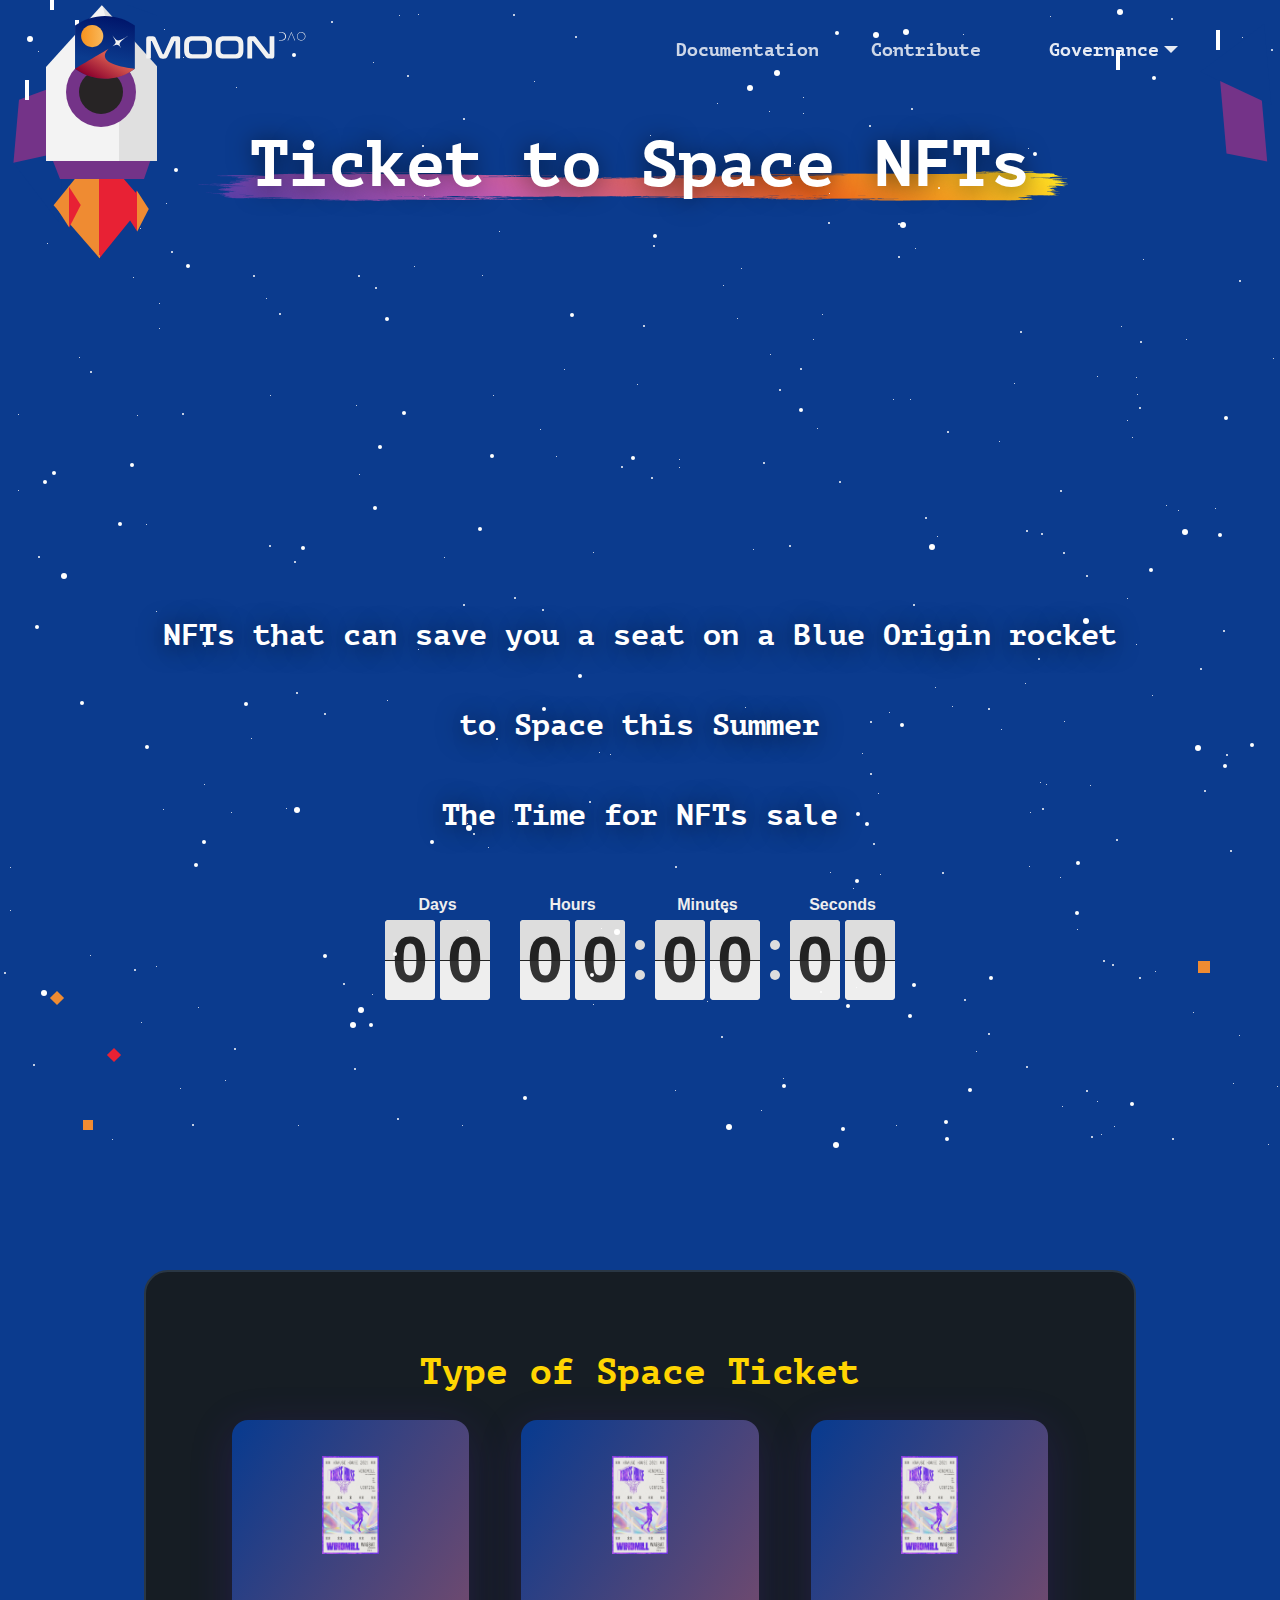
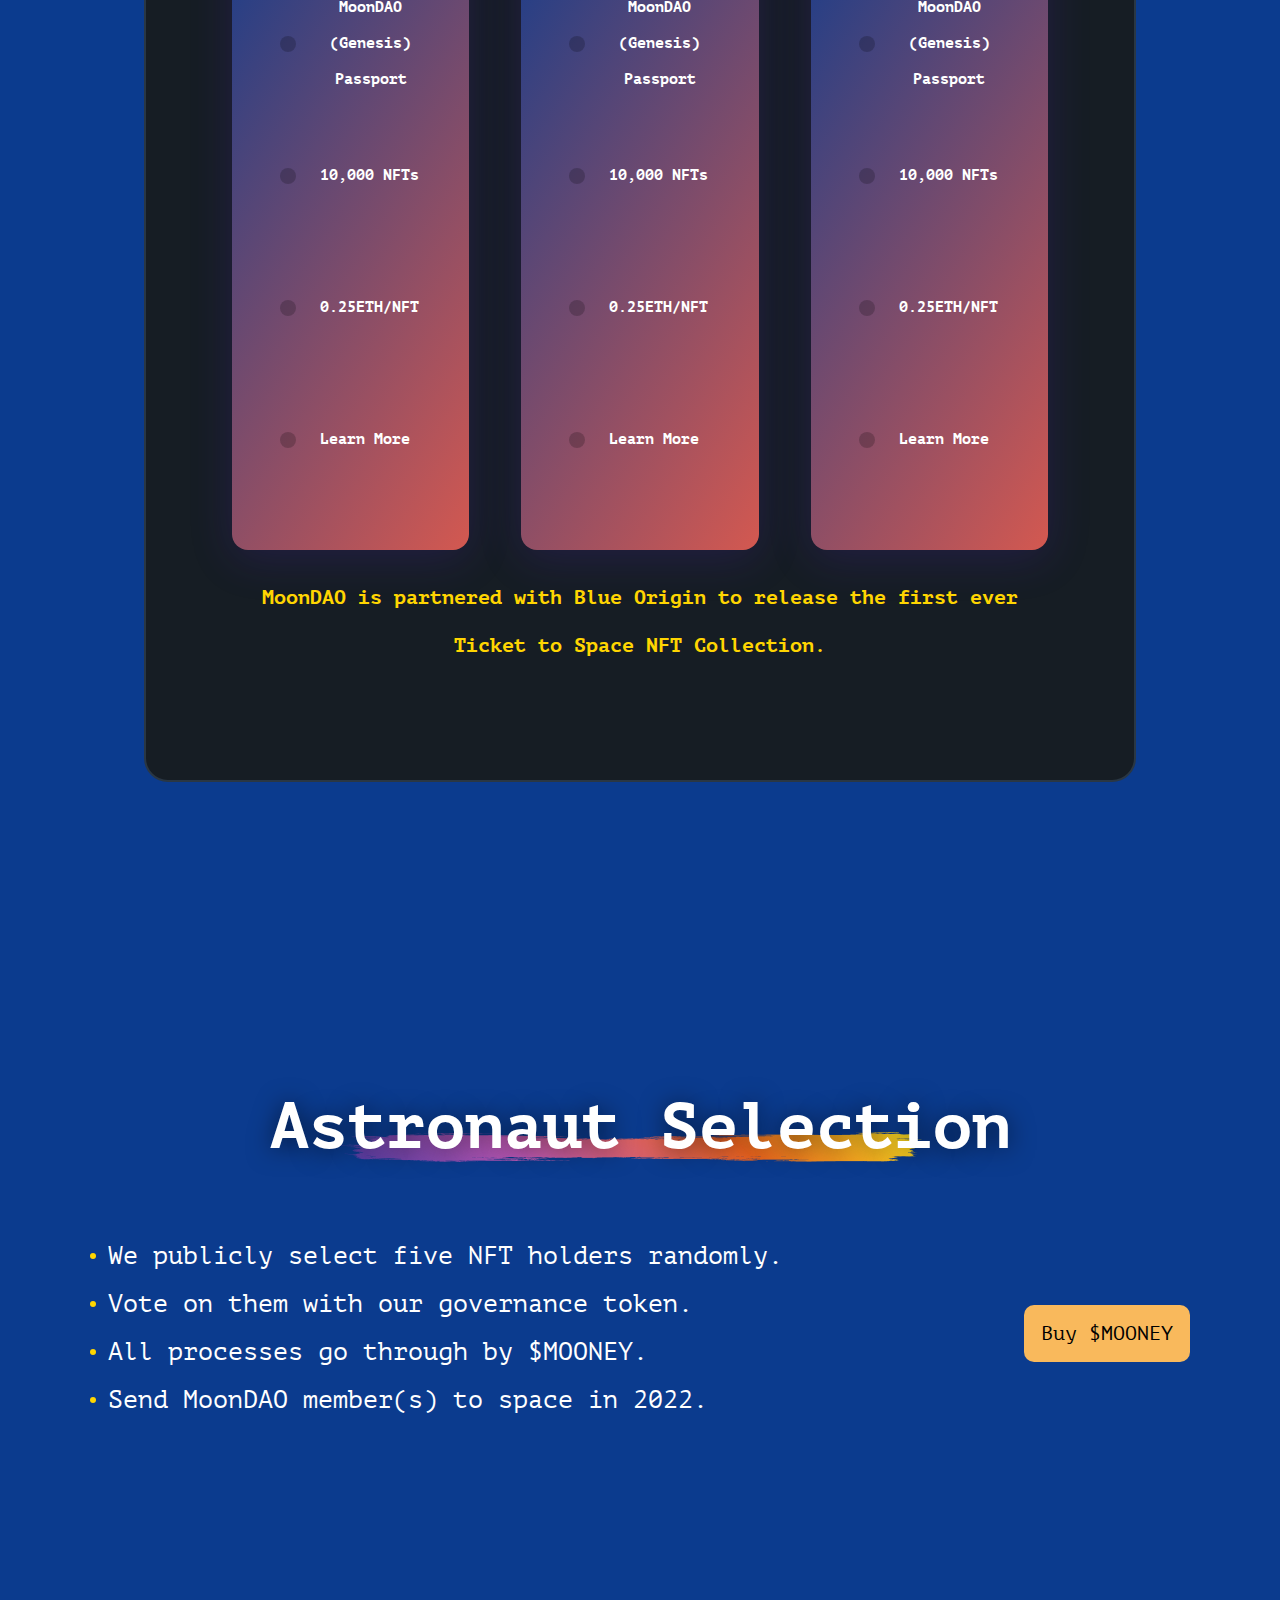
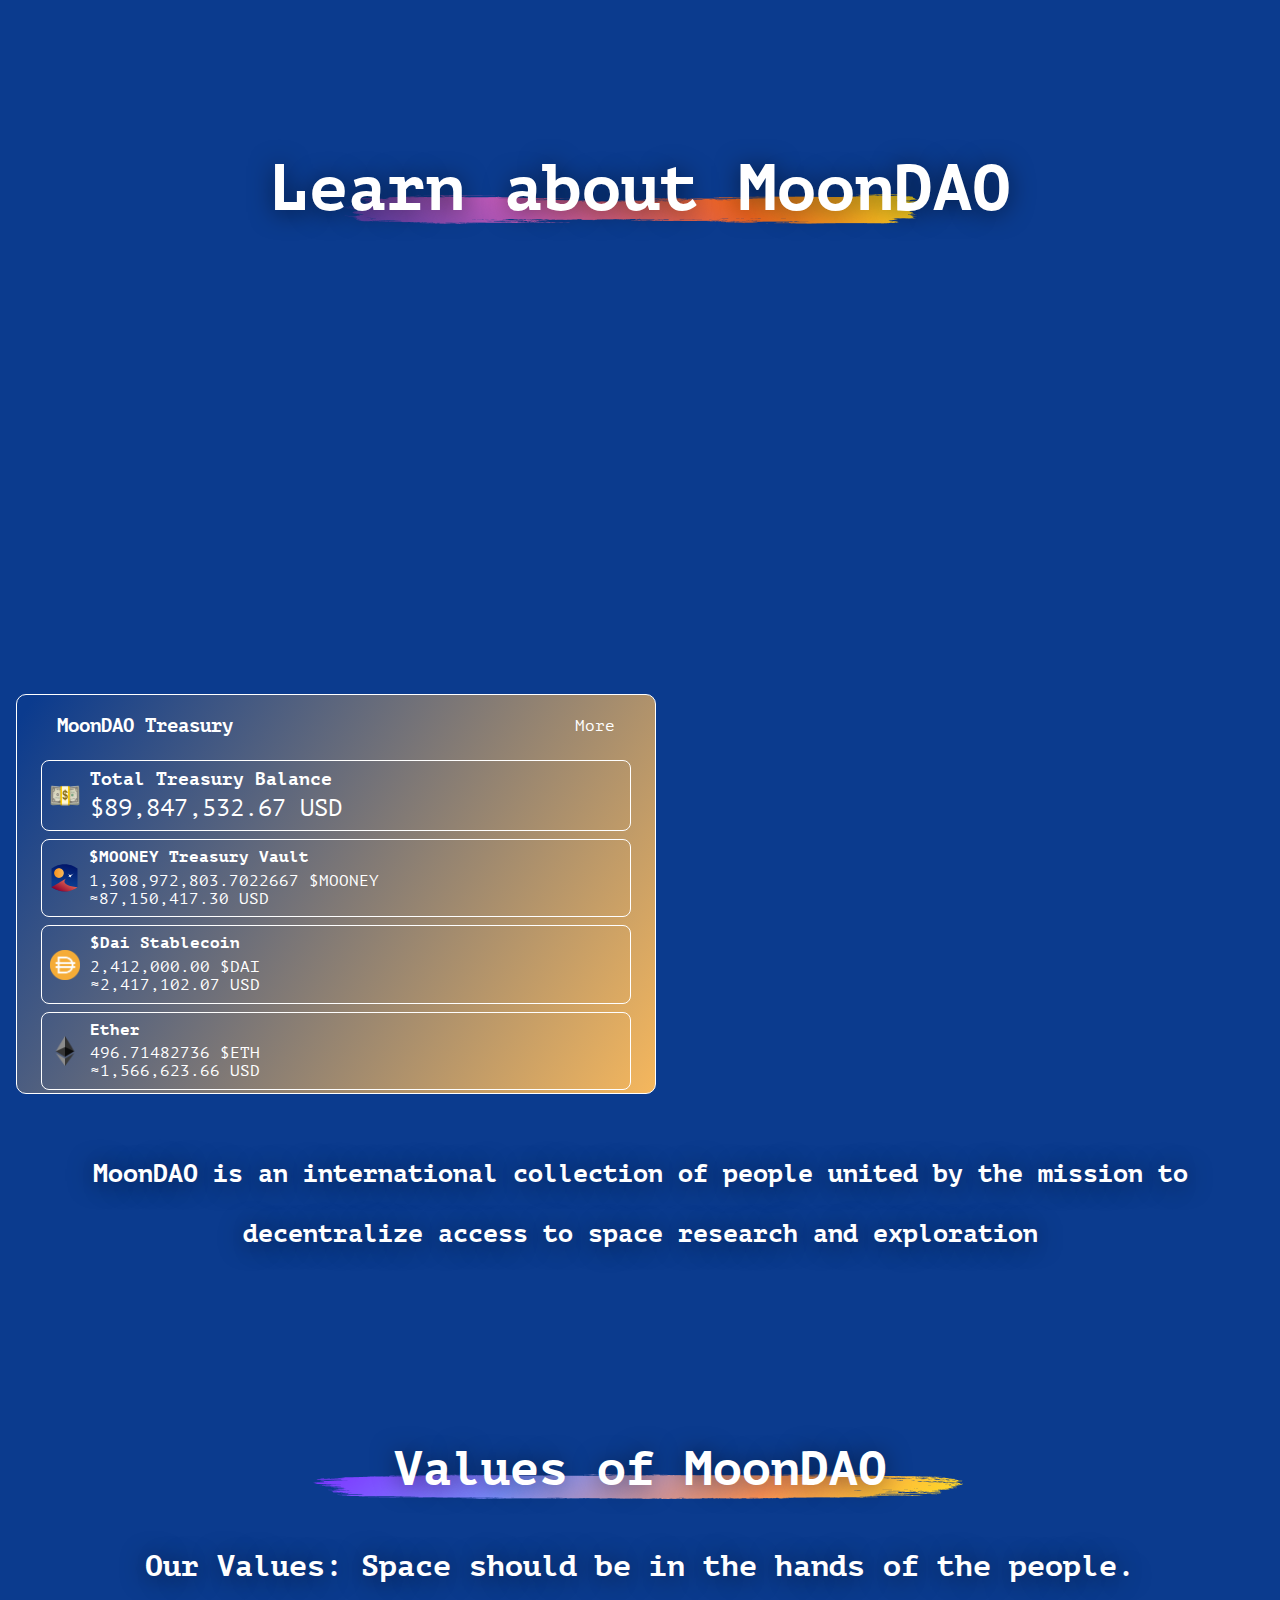
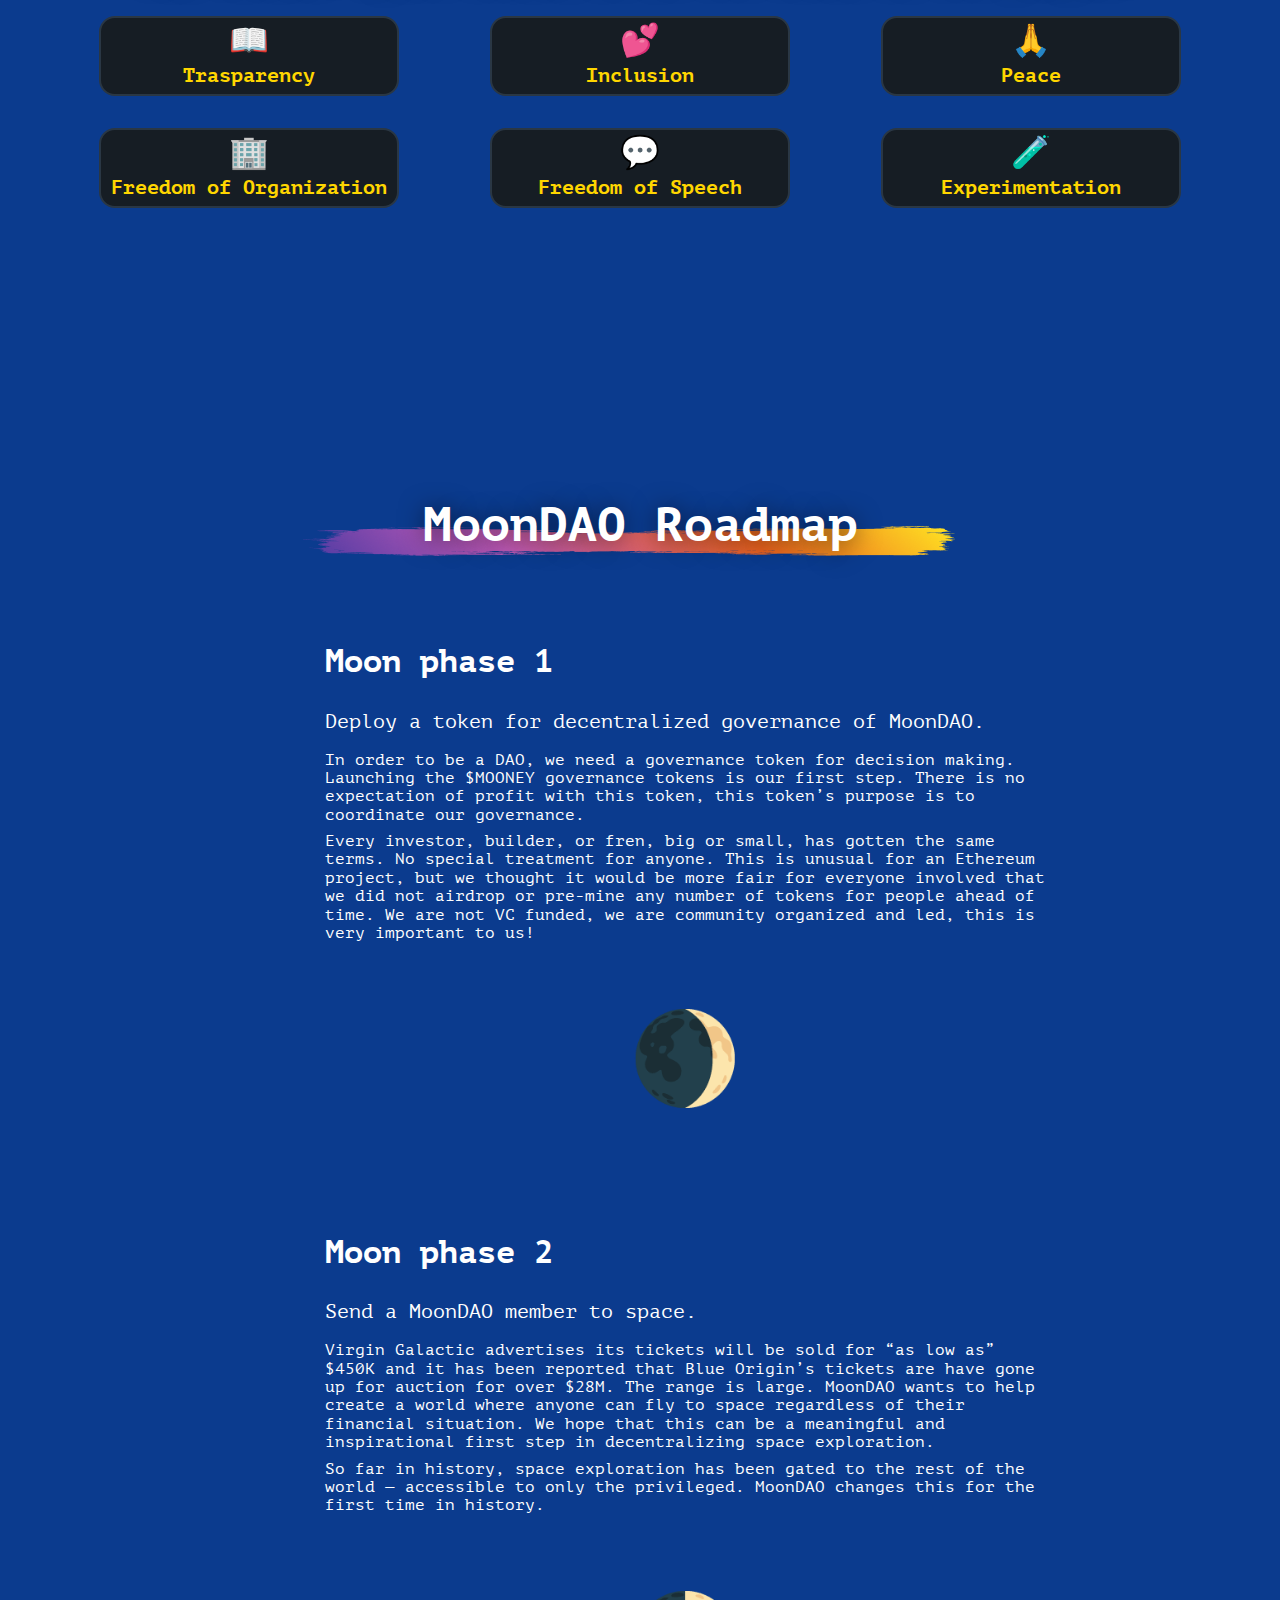
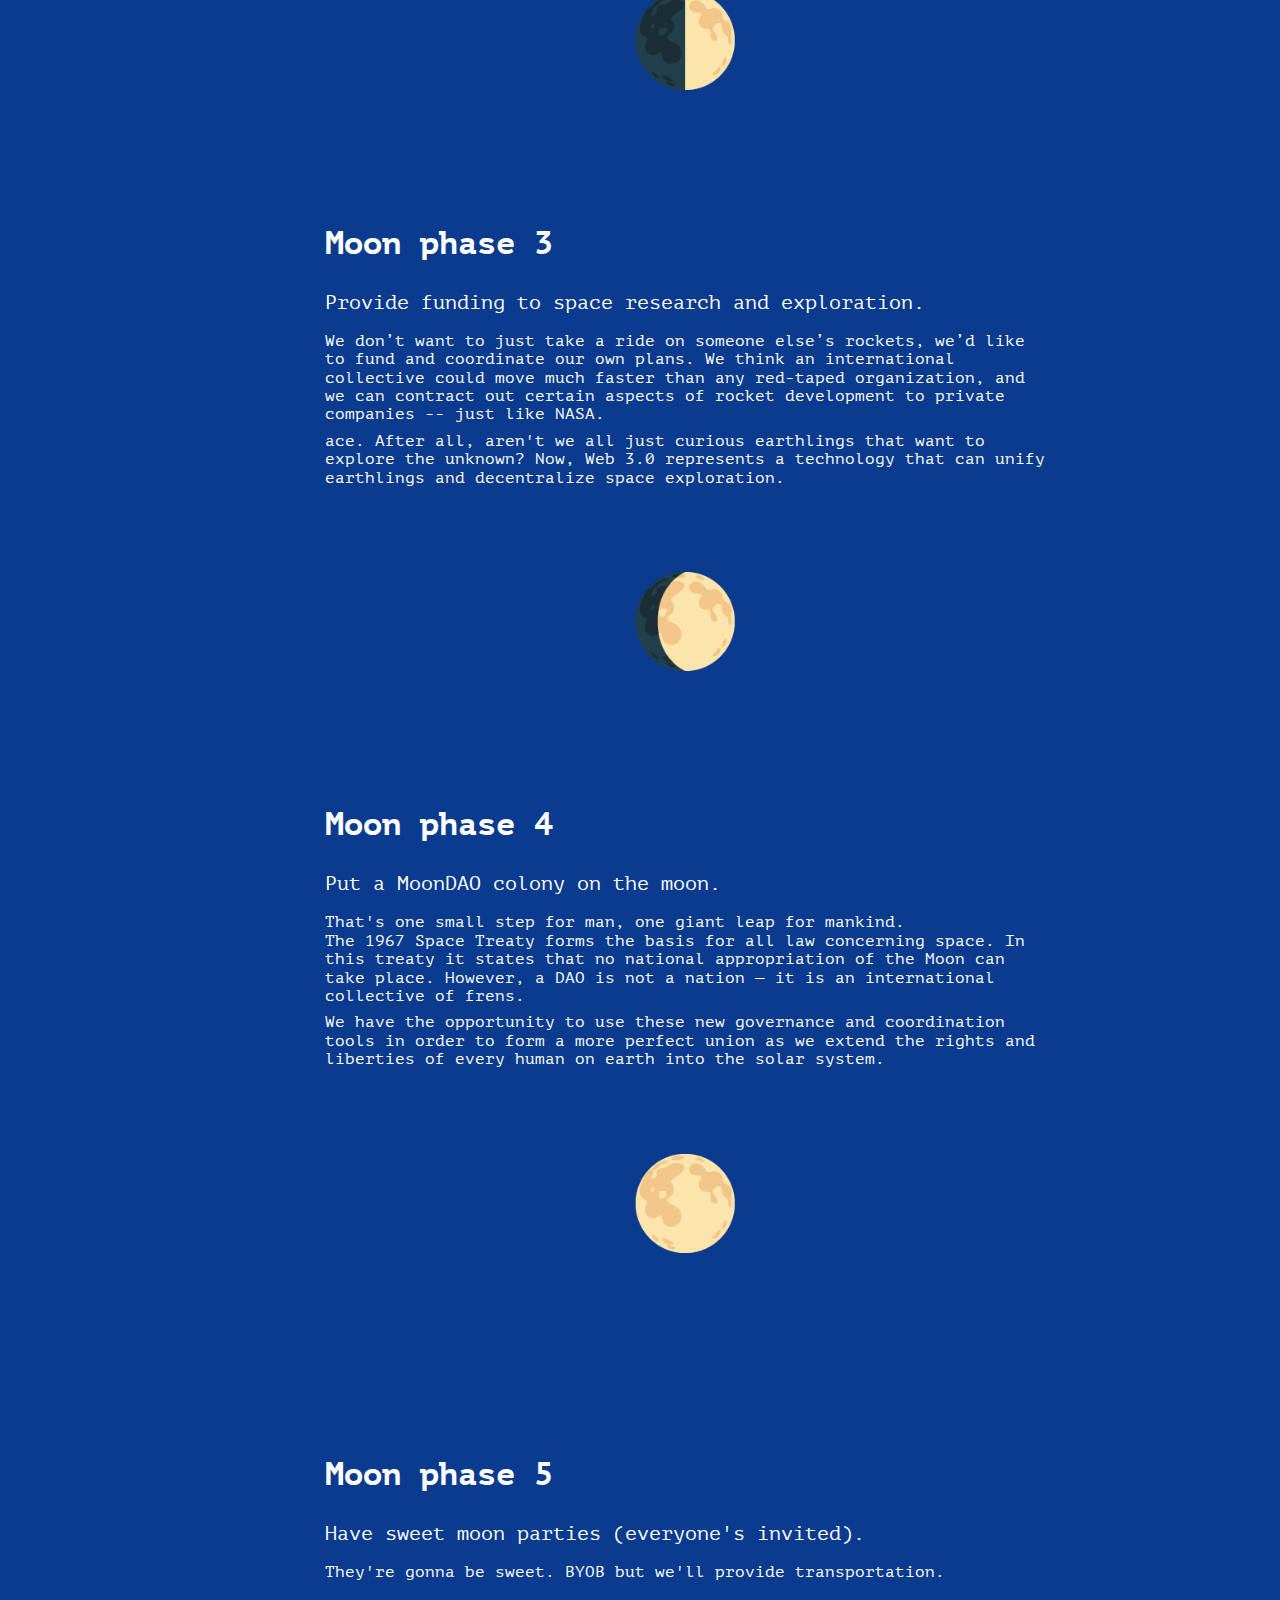
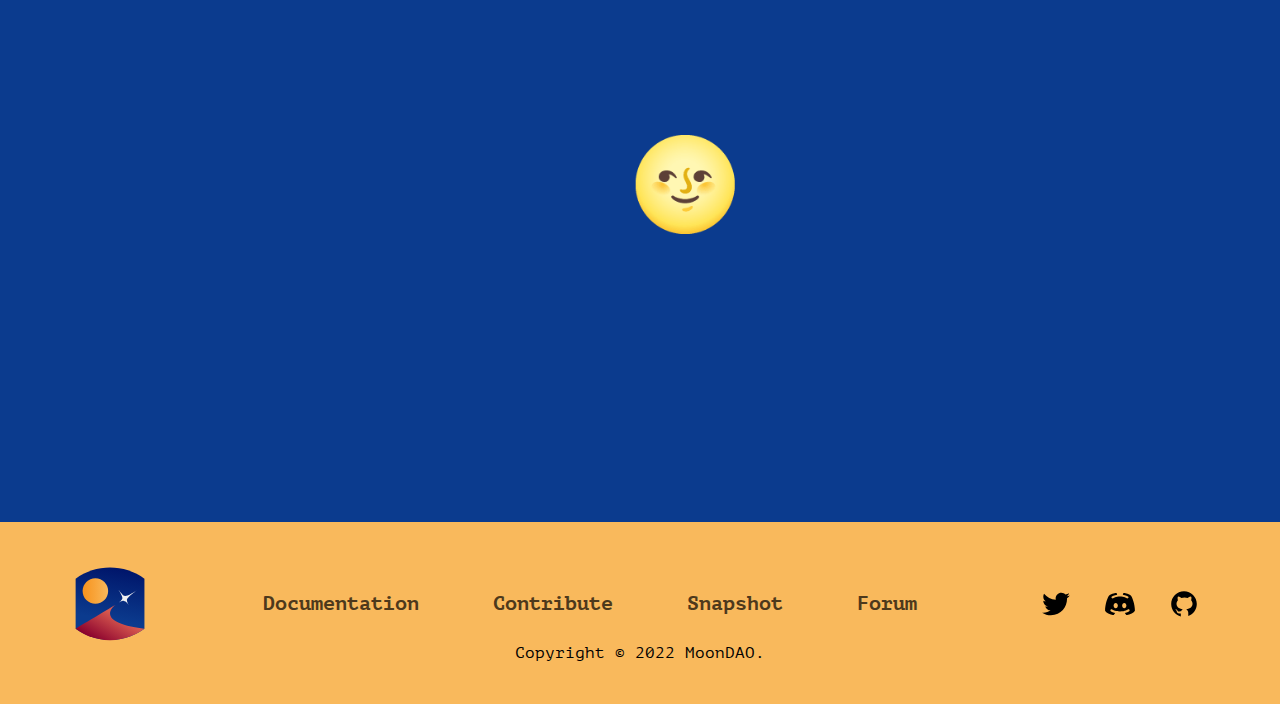
==== commit bf0473e6: "change to emoji" ====
--- a/index.html
+++ b/index.html
@@ -36,7 +36,7 @@
           <nav class="header__nav">
             <ul class="header__ul container">
               <li class="header__li"><a href="" target="_blank" class="header__a h-title">Documentation</a></li>
-              <li class="header__li header__li-directory-amount"><a href="https://discord.gg/5nAu7K9aES" target="_blank" class="header__a h-title">Join us</a></li>
+              <li class="header__li header__li-directory-amount"><a href="" class="header__a h-title">Contribute</a></li>
               <li class="header__li header__li-about"><a href="https://snapshot.org/#/tomoondao.eth" target="_blank" class="header__a h-title">Snapshot</a></li>
               <li class="header__li header__li-about"><a href="https://forum.moondao.com/" target="_blank" class="header__a h-title">Forum</a></li>
               <div class="dropdown">
@@ -408,15 +408,19 @@
                   <h3>MoonDAO Treasury</h3>
                   <a href="https://etherscan.io/tokenholdings?a=0xce4a1E86a5c47CD677338f53DA22A91d85cab2c9" target="_blank">More</a>
                 </div>
-                <div class="treasury_balence">
-                  <p style="font-weight: bold;">Total Treasury Balance</p>
-                  <span>$89,847,532.67 USD</span>
+
+                <div class="coin_balence">
+                  <img src="./image/dollar.png" alt="" style="width: 30px;height: 30px;margin-right: 0.625rem;">
+                  <div class="coinbalence_left">
+                    <p style="font-weight: bold; font-size:1.1em; margin-bottom: 5px;">Total Treasury Balance</p>
+                    <span style="font-size:1.5em;">$89,847,532.67 USD</span>
+                  </div>
                 </div>
   
                 <div class="coin_balence">
                   <img src="./image/bottomlogo.svg" alt="" style="width: 30px;height: 30px;margin-right: 0.625rem;">
                   <div class="coinbalence_left">
-                    <div style="font-weight: bold;">$MOONEY Treasury Vault</div>
+                    <div style="font-weight: bold; margin-bottom: 5px;">$MOONEY Treasury Vault</div>
                     <div>1,308,972,803.7022667 $MOONEY</div>
                     <div>≈87,150,417.30 USD</div>
                   </div>
@@ -425,7 +429,7 @@
                 <div class="coin_balence">
                   <img src="./image/dai.png" alt="" style="width: 30px;height: 30px;margin-right: 0.625rem;">
                   <div class="coinbalence_left">
-                    <div style="font-weight: bold;">$Dai Stablecoin</div>
+                    <div style="font-weight: bold; margin-bottom: 5px;">$Dai Stablecoin</div>
                     <div>2,412,000.00 $DAI</div>
                     <div>≈2,417,102.07 USD</div>
                   </div>
@@ -434,7 +438,7 @@
                 <div class="coin_balence">
                   <img src="./image/eth.png" alt="" style="width: 30px;height: 30px;margin-right: 0.625rem;">
                   <div class="coinbalence_left">
-                    <div style="font-weight: bold;">Ether</div>
+                    <div style="font-weight: bold; margin-bottom: 5px;">Ether</div>
                     <div>496.71482736 $ETH</div>
                     <div>≈1,566,623.66 USD</div>
                   </div>
@@ -480,46 +484,7 @@
             <div class="change__card">
               <div class="change__card-top">
                 <div class="change__card-top-svg">
-                  <svg width="32" height="32" viewBox="0 0 32 32" fill="none" xmlns="http://www.w3.org/2000/svg">
-                    <path
-                      d="M16.8202 15.1814C14.5467 12.9079 13.7342 9.11895 16.5767 6.27645L20.0362 2.81695C22.8797 -0.0265511 26.6677 0.786449 28.9412 3.05945C31.2137 5.33145 32.0267 9.12045 29.1832 11.9639L25.7237 15.4234C22.8807 18.2664 19.0922 17.4534 16.8202 15.1814ZM26.6537 5.34695C25.8047 4.49795 23.9357 3.49095 22.3232 5.10445L18.8642 8.56345C17.2507 10.1769 18.2577 12.0449 19.1067 12.8944C19.9557 13.7434 21.8242 14.7494 23.4367 13.1364L26.8957 9.67645C28.5092 8.06445 27.5027 6.19695 26.6537 5.34695Z"
-                      fill="url(#paint0_linear_37_802)" />
-                    <path
-                      d="M3.06101 28.9405C0.787506 26.6675 -0.0264943 22.8795 2.81751 20.0355L6.27551 16.5775C9.11951 13.7335 12.908 14.547 15.1805 16.82C17.453 19.092 18.2665 22.8805 15.4225 25.7245L11.9645 29.1825C9.12051 32.0265 5.33251 31.2125 3.06101 28.9405ZM12.8935 19.1075C12.0445 18.2585 10.1755 17.251 8.56251 18.8645L5.10451 22.323C3.49101 23.9365 4.49801 25.804 5.34751 26.6535C6.19651 27.5025 8.06451 28.5095 9.67701 26.896L13.1355 23.4375C14.749 21.824 13.743 19.957 12.8935 19.1075Z"
-                      fill="url(#paint1_linear_37_802)" />
-                    <path
-                      d="M10.7402 21.2605C10.0172 20.5375 9.94571 19.441 10.5772 18.81L18.8097 10.5775C19.4422 9.94502 20.5372 10.0185 21.2597 10.7405C21.9807 11.462 22.0552 12.5595 21.4232 13.191L13.1907 21.4245C12.5592 22.055 11.4617 21.9825 10.7402 21.2605Z"
-                      fill="url(#paint2_linear_37_802)" />
-                    <defs>
-                      <linearGradient id="paint0_linear_37_802" x1="14.7595" y1="9.12043" x2="31.0001" y2="9.12043"
-                        gradientUnits="userSpaceOnUse">
-                        <stop stop-color="#707B7D" />
-                        <stop offset="0.0993" stop-color="#939C9F" />
-                        <stop offset="0.205" stop-color="#B2B9BC" />
-                        <stop offset="0.2949" stop-color="#C5CBCE" />
-                        <stop offset="0.3576" stop-color="#CCD1D4" />
-                        <stop offset="1" stop-color="#707B7D" />
-                      </linearGradient>
-                      <linearGradient id="paint1_linear_37_802" x1="4.54665" y1="18.3061" x2="13.6937" y2="27.4531"
-                        gradientUnits="userSpaceOnUse">
-                        <stop stop-color="#707B7D" />
-                        <stop offset="0.0993" stop-color="#939C9F" />
-                        <stop offset="0.205" stop-color="#B2B9BC" />
-                        <stop offset="0.2949" stop-color="#C5CBCE" />
-                        <stop offset="0.3576" stop-color="#CCD1D4" />
-                        <stop offset="1" stop-color="#707B7D" />
-                      </linearGradient>
-                      <linearGradient id="paint2_linear_37_802" x1="14.6935" y1="14.6939" x2="17.3071" y2="17.3076"
-                        gradientUnits="userSpaceOnUse">
-                        <stop stop-color="#707B7D" />
-                        <stop offset="0.0808" stop-color="#939C9F" />
-                        <stop offset="0.1668" stop-color="#B2B9BC" />
-                        <stop offset="0.2399" stop-color="#C5CBCE" />
-                        <stop offset="0.2909" stop-color="#CCD1D4" />
-                        <stop offset="0.7515" stop-color="#707B7D" />
-                      </linearGradient>
-                    </defs>
-                  </svg>
+                  <p style="font-size: 2em;">📖</p>
                 </div>
                 <h4 class="change__card-top-title">Trasparency</h4>
               </div>
@@ -528,92 +493,7 @@
             <div class="change__card">
               <div class="change__card-top">
                 <div class="change__card-top-svg">
-                  <svg width="32" height="32" viewBox="0 0 32 32" fill="none" xmlns="http://www.w3.org/2000/svg">
-                    <g opacity="1">
-                      <path
-                        d="M28.2186 11.2331C25.3916 8.65056 8.63456 15.3941 1.93956 19.4381C1.75806 20.2891 1.57506 21.1286 1.37256 21.9491C4.29706 24.6201 7.48606 27.8466 10.4091 30.5181C20.6621 24.7431 28.5586 14.6086 28.5586 14.6086C28.4186 13.4651 28.3886 12.3971 28.2186 11.2331Z"
-                        fill="#529320" />
-                      <path
-                        d="M10.4516 29.752C6.89507 26.4005 1.49707 21.4375 1.49707 21.4375C1.49707 21.4375 7.77257 27.469 10.4326 30.094C21.5741 23.5665 28.4551 13.9415 28.4551 13.9415C28.4551 13.9415 19.9141 24.755 10.4516 29.752Z"
-                        fill="#447A1B" />
-                      <path
-                        d="M10.4935 28.99C6.74847 25.473 1.66797 20.8515 1.66797 20.8515C1.66797 20.8515 6.67347 25.6925 10.475 29.325C21.718 22.833 28.361 13.1625 28.361 13.1625C28.361 13.1625 20.942 23.256 10.4935 28.99Z"
-                        fill="#447A1B" />
-                      <path
-                        d="M10.546 28.044C6.78447 24.6255 1.85547 20.1355 1.85547 20.1355C1.85547 20.1355 6.80697 24.8685 10.526 28.4095C21.66 22.178 28.2785 12.2275 28.2785 12.2275C28.2785 12.2275 21.134 22.327 10.546 28.044Z"
-                        fill="#447A1B" />
-                      <path
-                        d="M10.585 27.332C7.70295 24.702 4.82195 22.071 1.93945 19.438C9.09895 15.3925 15.1415 9.87499 19.572 3.33899C22.4545 5.96899 25.3365 8.59949 28.2185 11.233C23.7875 17.7705 17.745 23.2865 10.585 27.332Z"
-                        fill="#92C932" />
-                      <path
-                        d="M9.90155 25.525C7.99505 23.785 6.09005 22.0455 4.18555 20.3055C4.30205 20.237 4.41905 20.1675 4.53555 20.0985C4.92105 19.8715 4.97305 19.444 4.65755 19.157C4.56355 19.069 4.46705 18.9821 4.37305 18.8951C10.133 15.3521 15.095 10.8215 18.9765 5.56105C19.071 5.64805 19.167 5.73505 19.2615 5.82155C19.577 6.10905 20.0435 6.06105 20.2935 5.70955C20.3685 5.60305 20.4455 5.49505 20.52 5.38855C22.4255 7.12855 24.3315 8.86905 26.237 10.608C26.162 10.7145 26.0855 10.821 26.01 10.9285C25.76 11.28 25.806 11.7965 26.122 12.085C26.217 12.173 26.3125 12.2605 26.4075 12.3455C22.5275 17.606 17.564 22.1376 11.8035 25.6826C11.708 25.5946 11.613 25.5071 11.5185 25.4191C11.204 25.1331 10.6365 25.0901 10.253 25.3186C10.135 25.3881 10.0185 25.4565 9.90155 25.525ZM5.42005 20.3785C6.96805 21.7915 8.51655 23.2065 10.0645 24.6195C10.6565 24.4205 11.3515 24.467 11.878 24.755C17.1495 21.411 21.7305 17.2265 25.3955 12.411C25.08 11.9315 25.0275 11.2965 25.246 10.7565C23.697 9.34255 22.1485 7.92855 20.6005 6.51455C20.1735 6.86605 19.5945 6.92255 19.1075 6.66955C15.4425 11.484 10.8615 15.6685 5.58805 19.0135C5.86505 19.4585 5.80355 19.988 5.42005 20.3785Z"
-                        fill="#529320" />
-                      <path
-                        d="M16.3587 13.3715C17.1272 13.3715 17.8067 13.636 18.3792 14.1595C19.2267 14.9335 19.4857 15.83 19.1272 16.753C18.6377 18.015 17.1582 18.9675 15.6857 18.9675C14.8402 18.9675 14.0467 18.651 13.3907 18.0525C12.6457 17.3725 12.4387 16.5875 12.7747 15.7215C13.2852 14.404 14.8602 13.3715 16.3587 13.3715ZM16.3587 12.6215C13.2727 12.622 10.2342 16.184 12.8852 18.606C13.7432 19.389 14.7282 19.7175 15.6862 19.7175C18.8347 19.7175 21.7027 16.1785 18.8852 13.606C18.1272 12.913 17.2407 12.6215 16.3587 12.6215Z"
-                        fill="#529320" />
-                      <path
-                        d="M10.8792 23.3185C10.0197 22.534 11.5327 21.273 12.3917 22.058C13.3182 22.904 11.8057 24.164 10.8792 23.3185Z"
-                        fill="#7AB51D" />
-                      <path
-                        d="M7.33304 20.053C6.47304 19.268 7.98604 18.007 8.84454 18.7925C9.77054 19.638 8.25904 20.8985 7.33304 20.053Z"
-                        fill="#7AB51D" />
-                      <path
-                        d="M22.6754 12.9375C21.5939 12.5065 22.5634 10.7935 23.6444 11.224C24.8104 11.6885 23.8404 13.402 22.6754 12.9375Z"
-                        fill="#7AB51D" />
-                      <path
-                        d="M19.1405 9.57298C18.039 9.19698 18.92 7.43748 20.0215 7.81248C21.209 8.21548 20.328 9.97598 19.1405 9.57298Z"
-                        fill="#7AB51D" />
-                      <path
-                        d="M10.6479 13.3265C10.6479 13.3265 14.443 17.7615 19.2799 21.235C20.5764 20.229 21.5329 19.185 21.5329 19.185C18.2839 15.244 12.8544 11.313 12.8544 11.313C11.8254 12.2085 10.6479 13.3265 10.6479 13.3265Z"
-                        fill="#ECF1F5" />
-                      <path d="M19.2802 21.2355L10.6482 13.3265L10.1162 13.778L18.7252 21.7035L19.2802 21.2355Z"
-                        fill="#FFE12C" />
-                      <path d="M21.5325 19.1855L22.0465 18.6715L13.389 10.788L12.854 11.3135L21.5325 19.1855Z"
-                        fill="#FFE12C" />
-                      <path fill-rule="evenodd" clip-rule="evenodd"
-                        d="M30.9998 30.6775C27.7573 31.4635 26.2853 29.884 26.2853 29.884C23.6308 31.1435 21.5808 28.6445 21.5808 28.6445C16.0693 27.478 19.5873 21.8315 17.0503 18.961C26.4593 14.9955 25.4923 26.336 30.9998 30.6775Z"
-                        fill="url(#paint0_linear_37_776)" />
-                      <path fill-rule="evenodd" clip-rule="evenodd"
-                        d="M22.7183 25.2695C25.2708 29.9225 28.5258 31.1985 30.9998 30.6775C26.6413 32.1565 24.1548 28.229 22.7183 25.2695Z"
-                        fill="#B3C2C6" />
-                      <path fill-rule="evenodd" clip-rule="evenodd"
-                        d="M19.9727 23.7045C20.8962 29.128 23.6192 30.6395 26.1472 29.947C22.8487 31.589 19.9692 27.779 19.9727 23.7045Z"
-                        fill="#B3C2C6" />
-                      <path fill-rule="evenodd" clip-rule="evenodd"
-                        d="M18.1225 22.3485C18.1415 26.0655 18.9475 27.79 21.5445 28.6375C17.9715 28.1845 17.975 25.417 18.1225 22.3485Z"
-                        fill="#B3C2C6" />
-                      <path fill-rule="evenodd" clip-rule="evenodd"
-                        d="M13.0398 14.95C10.1688 12.413 4.52084 15.9275 3.35534 10.4185C3.35534 10.4185 0.856842 8.3685 2.11534 5.715C2.11534 5.715 0.535842 4.245 1.32184 1C5.66484 6.5095 17.0043 5.5425 13.0398 14.95Z"
-                        fill="url(#paint1_linear_37_776)" />
-                      <path fill-rule="evenodd" clip-rule="evenodd"
-                        d="M6.73101 9.2815C2.07851 6.73 0.802007 3.4755 1.32201 1C-0.156993 5.3595 3.77251 7.8445 6.73101 9.2815Z"
-                        fill="#B3C2C6" />
-                      <path fill-rule="evenodd" clip-rule="evenodd"
-                        d="M8.29409 12.0275C2.87309 11.1035 1.36109 8.38154 2.05209 5.85254C0.411089 9.15204 4.22059 12.031 8.29409 12.0275Z"
-                        fill="#B3C2C6" />
-                      <path fill-rule="evenodd" clip-rule="evenodd"
-                        d="M9.65228 13.8789C5.93478 13.8589 4.20928 13.0519 3.36328 10.4554C3.81528 14.0279 6.58328 14.0254 9.65228 13.8789Z"
-                        fill="#B3C2C6" />
-                    </g>
-                    <defs>
-                      <linearGradient id="paint0_linear_37_776" x1="17.0505" y1="24.5149" x2="30.9998" y2="24.5149"
-                        gradientUnits="userSpaceOnUse">
-                        <stop stop-color="#ECF1F5" />
-                        <stop offset="0.413" stop-color="#E9EEF3" />
-                        <stop offset="0.7203" stop-color="#E0E6EB" />
-                        <stop offset="0.9932" stop-color="#D0D8DD" />
-                        <stop offset="1" stop-color="#CFD8DD" />
-                      </linearGradient>
-                      <linearGradient id="paint1_linear_37_776" x1="1.10234" y1="7.9751" x2="13.867" y2="7.9751"
-                        gradientUnits="userSpaceOnUse">
-                        <stop stop-color="#CFD8DD" />
-                        <stop offset="0.0068" stop-color="#D0D8DD" />
-                        <stop offset="0.2797" stop-color="#E0E6EB" />
-                        <stop offset="0.587" stop-color="#E9EEF3" />
-                        <stop offset="1" stop-color="#ECF1F5" />
-                      </linearGradient>
-                    </defs>
-                  </svg>
+                  <p style="font-size: 2em;">💕</p>
                 </div>
                 <h4 class="change__card-top-title">Inclusion</h4>
               </div>
@@ -623,71 +503,7 @@
             <div class="change__card">
               <div class="change__card-top">
                 <div class="change__card-top-svg">
-                  <svg width="32" height="32" viewBox="0 0 32 32" fill="none" xmlns="http://www.w3.org/2000/svg">
-                    <path
-                      d="M19.3595 9.981C18.833 8.063 18.255 5.769 18.255 2.56C18.255 0.999504 16 0.943004 16 2.56V9.981H19.3595Z"
-                      fill="#EDB547" />
-                    <path
-                      d="M19.0307 10.074C18.4657 8.01649 17.9147 5.74099 17.9147 2.56299C17.9147 1.39849 16.3417 1.39549 16.3417 2.56049H15.6602C15.6602 0.47849 18.5967 0.48149 18.5967 2.56299C18.5967 5.65649 19.1367 7.88099 19.6887 9.89349L19.0307 10.074Z"
-                      fill="#D9A640" />
-                    <path
-                      d="M30.9999 31V24.4085C30.9999 24.4085 27.5749 22.205 25.4894 20.663C24.2864 19.774 18.0319 24.7 18.7139 26.37C19.0159 27.108 21.4979 31 21.4979 31H30.9999Z"
-                      fill="#018BC9" />
-                    <path
-                      d="M24.961 21.4835C24.961 21.4835 21.468 18.503 21.291 17.2835C21.05 15.6165 20.9795 14.2025 20.218 12.2385C19.4795 10.331 18.8765 8.26899 18.662 4.99749C18.5115 2.70599 16 2.96449 16 4.74399V23.3205C16 23.3205 16.3755 24.102 18.334 24.5245C18.844 24.634 19.4335 26.001 19.4335 26.001C21.3085 26.165 24.8855 22.967 24.961 21.4835Z"
-                      fill="url(#paint0_radial_112_1383)" />
-                    <path
-                      d="M19.6647 25.6905C19.4392 25.2135 18.9547 24.333 18.4147 24.217C16.6932 23.846 16.3162 23.1965 16.3112 23.1895L15.7012 23.494C15.7477 23.5885 16.2092 24.4385 18.2707 24.8825C18.4452 24.9225 18.8632 25.5435 19.1302 26.162C19.1302 26.162 20.3217 25.6565 19.6647 25.6905Z"
-                      fill="#D9A640" />
-                    <path
-                      d="M25.1827 21.24C23.8692 20.12 21.7432 18.0465 21.6282 17.2505C21.4092 15.729 21.3262 14.172 20.5347 12.131C19.8692 10.4115 19.2217 8.35649 19.0012 4.99049C18.8282 2.35699 15.6582 2.37349 15.6582 4.75949H16.3397C16.3397 3.29949 18.2057 3.29699 18.3202 5.03549C18.5477 8.49249 19.2137 10.607 19.8992 12.377C20.6387 14.2845 20.7467 15.9275 20.9527 17.3485C21.1267 18.5515 23.8687 21.004 24.5967 21.6365C25.0312 21.8985 25.1827 21.24 25.1827 21.24Z"
-                      fill="#D9A640" />
-                    <path
-                      d="M24.7655 20.742C24.5955 23.086 20.867 25.9635 18.828 25.697C18.662 29.494 29.6365 23.8935 24.7655 20.742Z"
-                      fill="#018BC9" />
-                    <path d="M16.3397 2.56049H15.6582V23.683H16.3397V2.56049Z" fill="#D9A640" />
-                    <path
-                      d="M12.6406 9.981C13.1671 8.063 13.7441 5.769 13.7441 2.56C13.7441 0.999504 15.9991 0.943004 15.9991 2.56V9.981H12.6406Z"
-                      fill="#EDB547" />
-                    <path
-                      d="M12.9685 10.074C13.5335 8.01649 14.0845 5.74099 14.0845 2.56299C14.0845 1.39849 15.6575 1.39549 15.6575 2.56049H16.339C16.339 0.47849 13.4025 0.48149 13.4025 2.56299C13.4025 5.65649 12.8635 7.88099 12.3105 9.89349L12.9685 10.074Z"
-                      fill="#D9A640" />
-                    <path
-                      d="M1 31V24.4085C1 24.4085 4.425 22.205 6.5105 20.663C7.714 19.774 13.9685 24.7 13.286 26.37C12.9855 27.108 10.502 31 10.502 31H1Z"
-                      fill="#018BC9" />
-                    <path
-                      d="M7.03906 21.4835C7.03906 21.4835 10.5331 18.503 10.7091 17.2835C10.9501 15.6165 11.0216 14.2025 11.7821 12.2385C12.5216 10.331 13.1236 8.26899 13.3381 4.99749C13.4896 2.70599 16.0001 2.96449 16.0001 4.74399V23.3205C16.0001 23.3205 15.6246 24.102 13.6661 24.5245C13.1561 24.634 12.5666 26.001 12.5666 26.001C10.6916 26.165 7.11506 22.967 7.03906 21.4835Z"
-                      fill="url(#paint1_radial_112_1383)" />
-                    <path
-                      d="M12.3363 25.6905C12.5618 25.2135 13.0458 24.333 13.5853 24.217C15.3078 23.846 15.6848 23.1965 15.6888 23.1895L16.2988 23.494C16.2533 23.5885 15.7913 24.4385 13.7293 24.8825C13.5548 24.9225 13.1378 25.5435 12.8708 26.162C12.8708 26.162 11.6793 25.6565 12.3363 25.6905Z"
-                      fill="#D9A640" />
-                    <path
-                      d="M6.81836 21.24C8.13186 20.12 10.2579 18.0465 10.3719 17.2505C10.5914 15.729 10.6744 14.172 11.4654 12.131C12.1309 10.4115 12.7784 8.35649 12.9989 4.99049C13.1719 2.35699 16.3419 2.37349 16.3419 4.75949H15.6604C15.6604 3.29949 13.7944 3.29699 13.6799 5.03549C13.4534 8.49249 12.7874 10.607 12.1009 12.377C11.3624 14.2845 11.2544 15.9275 11.0474 17.3485C10.8734 18.5515 8.13236 21.004 7.40386 21.6365C6.96986 21.8985 6.81836 21.24 6.81836 21.24Z"
-                      fill="#D9A640" />
-                    <path
-                      d="M7.23417 20.742C7.40467 23.086 11.1332 25.9635 13.1717 25.697C13.3377 29.494 2.36267 23.8935 7.23417 20.742Z"
-                      fill="#018BC9" />
-                    <path d="M16.3397 2.56049H15.6582V23.683H16.3397V2.56049Z" fill="#D9A640" />
-                    <defs>
-                      <radialGradient id="paint0_radial_112_1383" cx="0" cy="0" r="1" gradientUnits="userSpaceOnUse"
-                        gradientTransform="translate(20.8213 9.71221) scale(9.1533 14.443)">
-                        <stop offset="0.4364" stop-color="#FFCC66" />
-                        <stop offset="0.6631" stop-color="#FDCA63" />
-                        <stop offset="0.8319" stop-color="#F8C35A" />
-                        <stop offset="0.9819" stop-color="#EEB749" />
-                        <stop offset="1" stop-color="#EDB547" />
-                      </radialGradient>
-                      <radialGradient id="paint1_radial_112_1383" cx="0" cy="0" r="1" gradientUnits="userSpaceOnUse"
-                        gradientTransform="translate(11.1788 9.71196) rotate(180) scale(9.1537 14.4436)">
-                        <stop offset="0.4364" stop-color="#FFCC66" />
-                        <stop offset="0.6631" stop-color="#FDCA63" />
-                        <stop offset="0.8319" stop-color="#F8C35A" />
-                        <stop offset="0.9819" stop-color="#EEB749" />
-                        <stop offset="1" stop-color="#EDB547" />
-                      </radialGradient>
-                    </defs>
-                  </svg>
-
+                  <p style="font-size: 2em;">🙏</p>
                 </div>
                 <h4 class="change__card-top-title">Peace</h4>
               </div>
@@ -697,198 +513,7 @@
             <div class="change__card">
               <div class="change__card-top">
                 <div class="change__card-top-svg">
-                  <svg width="32" height="32" viewBox="0 0 32 32" fill="none" xmlns="http://www.w3.org/2000/svg">
-                    <path
-                      d="M3.3935 26.3755C4.744 25.693 10.3475 23.891 10.3475 23.891H18.695C18.695 23.891 24.2945 25.689 25.6375 26.3735C27.59 27.3655 28 30.9995 28 30.9995H1C1 30.9995 1.4355 27.364 3.3935 26.3755Z"
-                      fill="#302C3B" />
-                    <path
-                      d="M10 24.9731C10 26.6391 14.5 30.3931 14.5 30.3931C14.5 30.3931 19 26.6391 19 24.9731V20.9556H10V24.9731Z"
-                      fill="#FFCC66" />
-                    <path
-                      d="M9.26978 21.7995C9.84378 23.194 11.7648 25.3445 12.9418 25.7895C13.6853 26.07 15.3143 26.07 16.0568 25.7895C17.2343 25.344 19.1563 23.194 19.7298 21.7995C20.2933 20.436 8.70828 20.436 9.26978 21.7995Z"
-                      fill="#E6B045" />
-                    <path
-                      d="M18.7725 21.448C20.1835 24.491 18.166 25.9765 14.5 30.3935V31.001C14.5 31.001 19.6015 24.5965 26.4475 25.628C21.9025 20.78 18.7725 21.448 18.7725 21.448Z"
-                      fill="#4E5E67" />
-                    <path
-                      d="M10.2277 21.4479C10.2277 21.4479 7.09773 20.7799 2.55273 25.6274C9.39823 24.5959 14.5002 31.0004 14.5002 31.0004V30.3929C10.8342 25.9759 8.81673 24.4904 10.2277 21.4479Z"
-                      fill="#4E5E67" />
-                    <path
-                      d="M19.123 21.558C18.9995 26.094 16.581 26.891 14.5 30.393C14.5 30.393 19.168 24.4905 25.466 25.19C22.0145 21.6755 19.123 21.558 19.123 21.558Z"
-                      fill="#3AB0A2" />
-                    <path
-                      d="M3.5332 25.19C9.8312 24.491 14.4992 30.393 14.4992 30.393C12.4182 26.891 9.9997 26.094 9.8762 21.558C9.8762 21.558 6.9847 21.6755 3.5332 25.19Z"
-                      fill="#3AB0A2" />
-                    <path
-                      d="M22.7198 12.6969C21.4473 12.8504 20.5283 17.1039 21.3293 18.2269C21.4418 18.3834 22.0968 18.6339 22.5833 17.6429C22.8528 17.0939 23.6293 16.636 23.8703 15.5045C24.1788 14.0545 23.9868 12.5434 22.7198 12.6969Z"
-                      fill="#FFCC66" />
-                    <path
-                      d="M6.28006 12.6969C7.55256 12.8504 8.47156 17.1039 7.67056 18.2269C7.55806 18.3834 6.90306 18.6339 6.41556 17.6429C6.14706 17.0939 5.36956 16.636 5.12956 15.5045C4.82006 14.0545 5.01306 12.5434 6.28006 12.6969Z"
-                      fill="#FFCC66" />
-                    <path
-                      d="M22.6853 13.5115C22.3533 13.616 21.9908 14.122 21.7948 14.9605C22.9548 14.7115 22.6647 16.641 21.6562 16.677C21.6662 16.8715 21.6788 17.0705 21.7033 17.2805C22.1888 16.5765 22.6828 16.8585 23.1723 15.811C23.6123 14.867 23.5078 13.2545 22.6853 13.5115Z"
-                      fill="#DB9D3A" />
-                    <path
-                      d="M7.20385 14.9585C7.00635 14.1205 6.64535 13.6155 6.31335 13.511C5.49185 13.254 5.38585 14.8665 5.82685 15.8105C6.31635 16.8585 6.81035 16.576 7.29635 17.28C7.31985 17.07 7.33335 16.87 7.34135 16.6755C6.34335 16.6295 6.05735 14.7235 7.20385 14.9585Z"
-                      fill="#DB9D3A" />
-                    <path
-                      d="M14.4985 4.51697C8.985 4.51697 6.3285 8.68147 6.6605 14.4715C6.727 15.6365 7.4515 19.436 8.134 20.7995C8.833 22.194 11.171 24.3445 12.603 24.7895C13.5085 25.07 15.4895 25.07 16.394 24.7895C17.8265 24.344 20.1655 22.194 20.8635 20.7995C21.548 19.436 22.2705 15.6375 22.336 14.4715C22.6705 8.68147 20.014 4.51697 14.4985 4.51697Z"
-                      fill="#FFCC66" />
-                    <path
-                      d="M20.4907 12.272C19.2302 11.604 16.8167 11.572 15.9177 12.0375C15.7242 12.1265 15.8522 12.758 16.0142 12.6985C17.2662 12.2035 19.2877 12.1925 20.4607 12.7405C20.6167 12.8125 20.6822 12.365 20.4907 12.272Z"
-                      fill="#966F42" />
-                    <path
-                      d="M8.50996 12.272C9.77046 11.604 12.183 11.572 13.083 12.0375C13.2755 12.1265 13.1485 12.758 12.9865 12.6985C11.7315 12.2035 9.71296 12.1925 8.53896 12.7405C8.38396 12.8125 8.31946 12.365 8.50996 12.272Z"
-                      fill="#966F42" />
-                    <path
-                      d="M15.9879 18.054C15.8309 17.9445 15.4614 18.1135 14.4994 18.1135C13.5394 18.1135 13.1694 17.9445 13.0119 18.054C12.8234 18.187 13.1234 18.7845 14.4994 18.7845C15.8764 18.7845 16.1769 18.187 15.9879 18.054Z"
-                      fill="#DB9D3A" />
-                    <path
-                      d="M14.4989 20.323C13.2594 19.9585 11.4219 20.496 11.4219 20.496C12.1209 21.2565 12.6339 22.243 14.4989 22.243C16.6364 22.243 16.9999 21.123 17.5769 20.496C17.5769 20.4955 15.7389 19.9555 14.4989 20.323Z"
-                      fill="#DB9D3A" />
-                    <path
-                      d="M11.8828 20.6245C13.1838 21.7125 15.8088 21.72 17.1163 20.6245C15.7303 20.683 13.2783 20.684 11.8828 20.6245Z"
-                      fill="white" />
-                    <path
-                      d="M13.2731 14.5425C13.3201 14.9075 13.0721 15.339 12.3866 15.6635C11.9511 15.8695 11.0436 16.1115 9.85365 15.61C9.32065 15.3855 8.80015 14.6865 8.84665 14.2985C9.49165 13.0835 12.6686 12.906 13.2731 14.5425Z"
-                      fill="white" />
-                    <path
-                      d="M11.1171 15.7649C11.8052 15.7649 12.3631 15.2071 12.3631 14.5189C12.3631 13.8308 11.8052 13.2729 11.1171 13.2729C10.4289 13.2729 9.87109 13.8308 9.87109 14.5189C9.87109 15.2071 10.4289 15.7649 11.1171 15.7649Z"
-                      fill="url(#paint0_linear_112_1501)" />
-                    <path
-                      d="M10.4941 14.496C10.4941 15.358 11.7421 15.358 11.7421 14.496C11.7421 13.696 10.4941 13.696 10.4941 14.496Z"
-                      fill="#1A1626" />
-                    <path
-                      d="M10.3047 14.146C10.3047 14.5075 10.8272 14.5075 10.8272 14.146C10.8272 13.8125 10.3047 13.8125 10.3047 14.146Z"
-                      fill="#AB968C" />
-                    <path
-                      d="M13.2782 14.5905C12.7712 12.9655 9.3152 13.2055 8.8457 14.2985C9.0192 12.899 12.8462 12.529 13.2782 14.5905Z"
-                      fill="#DB9D3A" />
-                    <path
-                      d="M15.7263 14.5425C15.6793 14.9075 15.9263 15.339 16.6128 15.6635C17.0483 15.8695 17.9548 16.1115 19.1448 15.61C19.6798 15.3855 20.1993 14.6865 20.1528 14.2985C19.5078 13.0835 16.3298 12.906 15.7263 14.5425Z"
-                      fill="white" />
-                    <path
-                      d="M17.8534 15.7649C18.5416 15.7649 19.0994 15.2071 19.0994 14.5189C19.0994 13.8308 18.5416 13.2729 17.8534 13.2729C17.1653 13.2729 16.6074 13.8308 16.6074 14.5189C16.6074 15.2071 17.1653 15.7649 17.8534 15.7649Z"
-                      fill="url(#paint1_linear_112_1501)" />
-                    <path
-                      d="M17.2305 14.496C17.2305 15.358 18.4785 15.358 18.4785 14.496C18.4785 13.696 17.2305 13.696 17.2305 14.496Z"
-                      fill="#1A1626" />
-                    <path
-                      d="M17.041 14.146C17.041 14.5075 17.5645 14.5075 17.5645 14.146C17.5645 13.8125 17.041 13.8125 17.041 14.146Z"
-                      fill="#AB968C" />
-                    <path
-                      d="M15.7207 14.5905C16.2267 12.9665 19.6807 13.199 20.1532 14.2985C19.9777 12.899 16.1527 12.529 15.7207 14.5905Z"
-                      fill="#DB9D3A" />
-                    <path
-                      d="M21.5416 5.89644C20.3346 4.26594 18.1256 3.03394 14.4986 3.03394C10.8726 3.03394 8.66464 4.26594 7.45764 5.89644C5.74864 8.20494 6.32864 15.8959 7.08964 15.8959C7.20964 15.8959 7.22714 13.2059 7.45764 11.3444C7.64414 9.82993 8.00464 8.35994 8.41964 8.11994C9.68514 7.38644 12.1256 7.93544 14.4986 7.93544C16.8716 7.93544 19.3131 7.38644 20.5796 8.11994C20.9936 8.35994 21.3531 9.82993 21.5416 11.3444C21.7711 13.2059 21.7886 15.8959 21.9086 15.8959C22.6696 15.8959 23.2496 8.20494 21.5416 5.89644Z"
-                      fill="#3AB0A2" />
-                    <path
-                      d="M8.84541 17.813C6.76241 14.5005 5.44491 8.7565 17.0399 7.8065C8.15191 -0.658496 0.179412 10.9755 8.84541 17.813Z"
-                      fill="#3AB0A2" />
-                    <path
-                      d="M9.86822 16.11C5.05472 8.17254 11.6472 3.85504 15.8132 3.81304C8.06822 -1.56196 0.554719 10.5895 9.86822 16.11Z"
-                      fill="url(#paint2_linear_112_1501)" />
-                    <path
-                      d="M14.3629 12.074C10.6694 12.9695 8.27944 8.34551 11.0609 6.32401C16.5059 2.36651 22.5349 8.60051 22.0969 7.04101C21.0294 3.24101 18.2139 0.999512 14.6789 0.999512C2.36244 0.999512 6.87744 17.2185 14.3629 12.074Z"
-                      fill="url(#paint3_linear_112_1501)" />
-                    <path
-                      d="M3.7295 31.0001C3.7295 31.0001 1 27.5156 1 24.1291C1 19.5421 8.7305 23.4816 13.218 31.0001H3.7295Z"
-                      fill="url(#paint4_radial_112_1501)" />
-                    <path
-                      d="M6.11834 25.403C5.73334 26.309 6.37634 25.978 6.78234 26.6905C7.01784 27.102 7.16884 27.1835 7.58234 27.026C7.84984 26.924 8.31284 27.182 8.51284 26.998C9.27584 26.296 6.73684 23.946 6.11834 25.403Z"
-                      fill="url(#paint5_radial_112_1501)" />
-                    <path
-                      d="M10.7035 29.9945C10.854 29.8365 10.68 29.561 10.691 29.377C10.7175 28.9345 11.032 28.9515 10.7445 28.464C10.425 27.9235 9.47902 27.436 8.89102 27.708C7.99152 28.124 8.54352 28.7515 8.95252 29.4175C9.24252 29.8885 10.228 30.4995 10.7035 29.9945Z"
-                      fill="url(#paint6_radial_112_1501)" />
-                    <path
-                      d="M4.87523 25.6929C5.24123 25.0679 5.32323 24.7084 4.55573 24.1774C3.79323 23.6479 3.25123 23.2789 2.50573 23.8514C1.60223 24.5489 2.66123 24.7999 2.88073 25.5139C3.13523 26.3354 4.48473 26.3589 4.87523 25.6929Z"
-                      fill="url(#paint7_radial_112_1501)" />
-                    <path
-                      d="M5.60433 27.969C4.90883 27.2955 4.24683 27.073 3.40783 27.844C2.94583 28.268 3.43533 28.337 3.54733 28.704C3.66433 29.092 3.30133 29.342 3.82183 29.5575C4.21533 29.7205 5.56783 30.3825 5.99933 29.877C6.42583 29.3795 5.94333 28.298 5.60433 27.969Z"
-                      fill="url(#paint8_radial_112_1501)" />
-                    <path
-                      d="M28.7262 21.577L26.9867 21.1105C26.8832 19.9975 27.0882 18.8115 27.6672 18.167C28.3772 17.375 30.1362 17.537 29.8507 19.379C29.6792 20.4905 28.7262 21.577 28.7262 21.577Z"
-                      fill="#302C3B" />
-                    <path
-                      d="M27.3157 21.239L27.1457 21.201C27.1457 21.201 26.8947 19.867 27.4962 18.6405C27.0537 20.193 27.3157 21.239 27.3157 21.239Z"
-                      fill="#1A1626" />
-                    <path
-                      d="M27.5138 21.2815L27.3438 21.2445C27.3438 21.2445 27.3368 19.6285 27.9383 18.4015C27.4963 19.9545 27.5138 21.2815 27.5138 21.2815Z"
-                      fill="#1A1626" />
-                    <path
-                      d="M27.7286 21.983L27.5566 21.945C27.5566 21.945 27.5506 20.33 28.1521 19.103C27.7101 20.655 27.7286 21.983 27.7286 21.983Z"
-                      fill="#1A1626" />
-                    <path
-                      d="M28.8862 15.792C28.8862 15.792 30.4037 16.3 29.8967 19.2955C29.7817 19.971 29.6437 18.306 29.2612 18.9325C29.0972 19.2005 29.0082 18.064 28.5212 18.552C28.1952 18.879 28.4177 17.7555 27.7117 18.214C27.0947 18.6145 28.9157 16.839 28.8862 15.792Z"
-                      fill="#E81C27" />
-                    <path
-                      d="M23.9922 31C23.9922 31 25.4797 26.437 26.2197 23.753C27.2647 23.1385 27.9647 24.2205 27.9647 24.2205C27.2257 26.905 26.1067 31 26.1067 31H23.9922Z"
-                      fill="#7D625A" />
-                    <path
-                      d="M28.7257 21.577C28.6077 22.004 28.0832 23.7935 27.9657 24.22C27.4022 24.003 26.8242 23.8245 26.2207 23.7525C26.3387 23.3255 26.8682 21.5375 26.9862 21.1105C27.5902 21.1825 28.1622 21.36 28.7257 21.577Z"
-                      fill="#B3C2C6" />
-                    <defs>
-                      <linearGradient id="paint0_linear_112_1501" x1="11.1168" y1="15.765" x2="11.1168" y2="13.2756"
-                        gradientUnits="userSpaceOnUse">
-                        <stop stop-color="#A6694A" />
-                        <stop offset="1" stop-color="#4F2A1E" />
-                      </linearGradient>
-                      <linearGradient id="paint1_linear_112_1501" x1="17.8535" y1="15.765" x2="17.8535" y2="13.2756"
-                        gradientUnits="userSpaceOnUse">
-                        <stop stop-color="#A6694A" />
-                        <stop offset="1" stop-color="#4F2A1E" />
-                      </linearGradient>
-                      <linearGradient id="paint2_linear_112_1501" x1="5.54902" y1="9.29104" x2="15.8132" y2="9.29104"
-                        gradientUnits="userSpaceOnUse">
-                        <stop offset="0.0061" stop-color="#00D6B3" />
-                        <stop offset="0.2755" stop-color="#1BC4AB" />
-                        <stop offset="0.5587" stop-color="#32B5A4" />
-                        <stop offset="0.7394" stop-color="#3AB0A2" />
-                      </linearGradient>
-                      <linearGradient id="paint3_linear_112_1501" x1="7.01359" y1="7.04076" x2="22.1191" y2="7.04076"
-                        gradientUnits="userSpaceOnUse">
-                        <stop offset="0.0061" stop-color="#00D6B3" />
-                        <stop offset="0.2558" stop-color="#16C8AD" />
-                        <stop offset="0.6241" stop-color="#30B6A5" />
-                        <stop offset="0.8424" stop-color="#3AB0A2" />
-                      </linearGradient>
-                      <radialGradient id="paint4_radial_112_1501" cx="0" cy="0" r="1" gradientUnits="userSpaceOnUse"
-                        gradientTransform="translate(7.1089 26.5841) scale(5.3301)">
-                        <stop stop-color="#FDDF98" />
-                        <stop offset="1" stop-color="#D6B768" />
-                      </radialGradient>
-                      <radialGradient id="paint5_radial_112_1501" cx="0" cy="0" r="1" gradientUnits="userSpaceOnUse"
-                        gradientTransform="translate(7.32749 26.018) scale(1.21125)">
-                        <stop offset="0.2121" stop-color="#FF3B3B" />
-                        <stop offset="0.4183" stop-color="#F63131" />
-                        <stop offset="0.7712" stop-color="#DE1615" />
-                        <stop offset="1" stop-color="#CC0100" />
-                      </radialGradient>
-                      <radialGradient id="paint6_radial_112_1501" cx="0" cy="0" r="1" gradientUnits="userSpaceOnUse"
-                        gradientTransform="translate(9.63552 28.9072) scale(1.2533)">
-                        <stop stop-color="#FFE357" />
-                        <stop offset="0.1836" stop-color="#FFDF51" />
-                        <stop offset="0.4321" stop-color="#FFD440" />
-                        <stop offset="0.7164" stop-color="#FFC123" />
-                        <stop offset="1" stop-color="#FFAA00" />
-                      </radialGradient>
-                      <radialGradient id="paint7_radial_112_1501" cx="0" cy="0" r="1" gradientUnits="userSpaceOnUse"
-                        gradientTransform="translate(3.64623 24.8632) scale(1.4033)">
-                        <stop stop-color="#2289C7" />
-                        <stop offset="0.2907" stop-color="#1A7EB9" />
-                        <stop offset="0.842" stop-color="#066093" />
-                        <stop offset="1" stop-color="#005687" />
-                      </radialGradient>
-                      <radialGradient id="paint8_radial_112_1501" cx="0" cy="0" r="1" gradientUnits="userSpaceOnUse"
-                        gradientTransform="translate(4.69028 28.7099) scale(1.4165)">
-                        <stop stop-color="#9BE022" />
-                        <stop offset="0.2668" stop-color="#91D422" />
-                        <stop offset="0.7474" stop-color="#78B423" />
-                        <stop offset="1" stop-color="#69A123" />
-                      </radialGradient>
-                    </defs>
-                  </svg>
-
+                  <p style="font-size: 2em;">🏢</p>
                 </div>
                 <h4 class="change__card-top-title">Freedom of Organization</h4>
               </div>
@@ -898,32 +523,7 @@
             <div class="change__card">
               <div class="change__card-top">
                 <div class="change__card-top-svg">
-                  <svg width="32" height="32" viewBox="0 0 32 32" fill="none" xmlns="http://www.w3.org/2000/svg">
-                    <path d="M5 22.635C5 22.635 8.0865 26.2845 5 31C10.131 30.046 11.173 25.675 11.173 25.675L5 22.635Z"
-                      fill="#CFD8DD" />
-                    <path d="M16 27.2225C-4 27.2225 -4 1 16 1C36 1 36 27.2225 16 27.2225Z"
-                      fill="url(#paint0_radial_37_727)" />
-                    <path
-                      d="M9.49463 16C10.3231 16 10.9946 15.3284 10.9946 14.5C10.9946 13.6716 10.3231 13 9.49463 13C8.6662 13 7.99463 13.6716 7.99463 14.5C7.99463 15.3284 8.6662 16 9.49463 16Z"
-                      fill="#6E8189" />
-                    <path
-                      d="M16 16C16.8284 16 17.5 15.3284 17.5 14.5C17.5 13.6716 16.8284 13 16 13C15.1716 13 14.5 13.6716 14.5 14.5C14.5 15.3284 15.1716 16 16 16Z"
-                      fill="#6E8189" />
-                    <path
-                      d="M22.5059 16C23.3343 16 24.0059 15.3284 24.0059 14.5C24.0059 13.6716 23.3343 13 22.5059 13C21.6774 13 21.0059 13.6716 21.0059 14.5C21.0059 15.3284 21.6774 16 22.5059 16Z"
-                      fill="#6E8189" />
-                    <defs>
-                      <radialGradient id="paint0_radial_37_727" cx="0" cy="0" r="1" gradientUnits="userSpaceOnUse"
-                        gradientTransform="translate(13.0003 11.9446) scale(17.0613 14.9218)">
-                        <stop stop-color="#ECF1F5" />
-                        <stop offset="0.4062" stop-color="#E9EFF3" />
-                        <stop offset="0.6887" stop-color="#E0E7EB" />
-                        <stop offset="0.9329" stop-color="#D1D9DE" />
-                        <stop offset="1" stop-color="#CBD4D9" />
-                      </radialGradient>
-                    </defs>
-                  </svg>
-
+                  <p style="font-size: 2em;">💬</p>
                 </div>
                 <h4 class="change__card-top-title">Freedom of Speech</h4>
               </div>
@@ -933,180 +533,7 @@
             <div class="change__card">
               <div class="change__card-top">
                 <div class="change__card-top-svg">
-                  <svg width="32" height="32" viewBox="0 0 32 32" fill="none" xmlns="http://www.w3.org/2000/svg">
-                    <path
-                      d="M8.78129 4.89256C8.79429 5.06056 5.79529 5.30956 5.78129 5.14006C5.76829 4.97256 8.76829 4.72356 8.78129 4.89256Z"
-                      fill="#FFE600" />
-                    <path
-                      d="M7.92483 3.64153C8.07683 3.71453 6.78983 6.46403 6.63933 6.39103C6.48783 6.31953 7.77433 3.56953 7.92483 3.64153Z"
-                      fill="#FFE600" />
-                    <path d="M31.0001 30.1L30.1096 31L11.7031 12.4005L12.5941 11.501L31.0001 30.1Z"
-                      fill="url(#paint0_linear_112_1448)" />
-                    <path
-                      d="M12.8866 12.7115C12.4461 13.1565 3.82812 3.55798 3.82812 3.55798C3.82812 3.55798 13.3246 12.269 12.8866 12.7115Z"
-                      fill="#FFCC00" />
-                    <path
-                      d="M12.8869 12.7119C12.4469 12.2674 21.3604 4.14893 21.3604 4.14893C21.3604 4.14893 13.3259 13.1554 12.8869 12.7119Z"
-                      fill="#F59E01" />
-                    <path
-                      d="M12.887 12.712C13.3255 13.1555 4.75195 20.931 4.75195 20.931C4.75195 20.931 12.4475 12.2675 12.887 12.712Z"
-                      fill="#F9C802" />
-                    <path
-                      d="M12.8873 12.7121C12.2648 12.7126 12.8898 1.54956 12.8898 1.54956C12.8898 1.54956 13.5078 12.7116 12.8873 12.7121Z"
-                      fill="#F9C802" />
-                    <path
-                      d="M12.8863 12.712C13.5068 12.711 12.8843 23.8735 12.8843 23.8735C12.8843 23.8735 12.2643 12.7125 12.8863 12.712Z"
-                      fill="#F59E01" />
-                    <path
-                      d="M12.8867 12.712C12.8867 12.0835 23.9332 12.7095 23.9332 12.7095C23.9332 12.7095 12.8862 13.3385 12.8867 12.712Z"
-                      fill="#FFCC00" />
-                    <path
-                      d="M12.8863 12.712C12.8858 13.3385 1.83984 12.714 1.83984 12.714C1.83984 12.714 12.8868 12.0835 12.8863 12.712Z"
-                      fill="#FFCC00" />
-                    <path
-                      d="M6.26024 7.38546C6.65574 6.88396 12.8872 12.7115 12.8872 12.7115C12.8872 12.7115 5.86474 7.88846 6.26024 7.38546Z"
-                      fill="#FF9901" />
-                    <path
-                      d="M19.5122 18.0359C19.1172 18.5384 12.8867 12.7109 12.8867 12.7109C12.8867 12.7109 19.9087 17.5344 19.5122 18.0359Z"
-                      fill="#FF9901" />
-                    <path
-                      d="M18.1607 6.01296C18.6572 6.41296 12.8867 12.7115 12.8867 12.7115C12.8867 12.7115 17.6627 5.61346 18.1607 6.01296Z"
-                      fill="#FFCC00" />
-                    <path
-                      d="M7.6144 19.4094C7.1169 19.0099 12.8879 12.7114 12.8879 12.7114C12.8874 12.7119 8.1114 19.8089 7.6144 19.4094Z"
-                      fill="#FF6A00" />
-                    <path
-                      d="M11.9297 4.20896C12.5607 4.13596 12.8862 12.7115 12.8862 12.7115C12.8862 12.7115 11.2982 4.28196 11.9297 4.20896Z"
-                      fill="#FF9901" />
-                    <path
-                      d="M13.8432 21.2134C13.2132 21.2864 12.8867 12.7109 12.8867 12.7109C12.8867 12.7109 14.4747 21.1409 13.8432 21.2134Z"
-                      fill="#FF6A00" />
-                    <path
-                      d="M21.3017 11.7405C21.3727 12.378 12.8862 12.711 12.8867 12.711C12.8867 12.711 21.2287 11.103 21.3017 11.7405Z"
-                      fill="#FF9901" />
-                    <path
-                      d="M4.47116 13.6824C4.39866 13.0444 12.8862 12.7119 12.8857 12.7114C12.8852 12.7114 4.54316 14.3204 4.47116 13.6824Z"
-                      fill="#FFE600" />
-                    <path
-                      d="M2.75965 8.26346C3.09015 7.49546 12.8876 12.712 12.8876 12.712C12.8876 12.712 2.42865 9.03146 2.75965 8.26346Z"
-                      fill="#F9B700" />
-                    <path
-                      d="M23.0157 17.1594C22.6847 17.9269 12.8867 12.7109 12.8867 12.7109C12.8867 12.7109 23.3462 16.3919 23.0157 17.1594Z"
-                      fill="#FF6A00" />
-                    <path
-                      d="M17.2937 2.47504C18.0532 2.80854 12.8862 12.712 12.8867 12.7115C12.8862 12.7115 16.5332 2.14104 17.2937 2.47504Z"
-                      fill="#FF9901" />
-                    <path
-                      d="M8.48053 22.9484C7.72103 22.6154 12.887 12.7114 12.887 12.7114C12.887 12.7119 9.24003 23.2814 8.48053 22.9484Z"
-                      fill="#FF9901" />
-                    <path
-                      d="M8.8414 2.32755C9.6124 2.02005 12.8869 12.7116 12.8869 12.7116C12.8869 12.7116 8.0704 2.63505 8.8414 2.32755Z"
-                      fill="#FF6A00" />
-                    <path
-                      d="M16.9327 23.096C16.1617 23.4025 12.8867 12.7104 12.8867 12.7104C12.8867 12.7104 17.7032 22.788 16.9327 23.096Z"
-                      fill="#FFE600" />
-                    <path
-                      d="M23.1657 8.61855C23.4682 9.39755 12.8862 12.7116 12.8867 12.7116C12.8872 12.7111 22.8612 7.83955 23.1657 8.61855Z"
-                      fill="#FFE600" />
-                    <path
-                      d="M2.60793 16.8039C2.30543 16.0259 12.8874 12.7114 12.8864 12.7109C12.8864 12.7114 2.91193 17.5849 2.60793 16.8039Z"
-                      fill="#FF6A00" />
-                    <path
-                      d="M3.46571 11.291C3.57071 10.577 12.8872 12.7115 12.8872 12.7115C12.8872 12.7115 3.36021 12.0045 3.46571 11.291Z"
-                      fill="#FF6A00" />
-                    <path
-                      d="M22.3087 14.1319C22.2022 14.8454 12.8867 12.7109 12.8867 12.7109C12.8867 12.7109 22.4132 13.4174 22.3087 14.1319Z"
-                      fill="#FF9901" />
-                    <path
-                      d="M14.2967 3.19057C15.0037 3.29707 12.8872 12.7121 12.8867 12.7116C12.8867 12.7116 13.5907 3.08407 14.2967 3.19057Z"
-                      fill="#FF6A00" />
-                    <path
-                      d="M11.4764 22.2324C10.7699 22.1264 12.8869 12.7114 12.8869 12.7114C12.8864 12.7119 12.1834 22.3399 11.4764 22.2324Z"
-                      fill="#FFCC00" />
-                    <path
-                      d="M7.22097 4.97397C7.79547 4.54497 12.8855 12.7115 12.8855 12.7115C12.8855 12.7115 6.64647 5.40397 7.22097 4.97397Z"
-                      fill="#FFE600" />
-                    <path
-                      d="M18.5527 20.4484C17.9777 20.8769 12.8867 12.7104 12.8867 12.7104C12.8867 12.7104 19.1262 20.0189 18.5527 20.4484Z"
-                      fill="#FF6A00" />
-                    <path
-                      d="M20.5462 6.98348C20.9707 7.56398 12.8862 12.712 12.8867 12.7115C12.8867 12.711 20.1202 6.40348 20.5462 6.98348Z"
-                      fill="#FF6A00" />
-                    <path
-                      d="M5.22712 18.4389C4.80212 17.8589 12.8871 12.7114 12.8856 12.7114C12.8856 12.7114 5.65262 19.0199 5.22712 18.4389Z"
-                      fill="#FF9901" />
-                    <path
-                      d="M20.1664 20.0544C20.1664 20.0544 12.4169 13.0629 12.2344 12.8779C11.5634 12.2004 12.3939 11.3609 13.0649 12.0389C13.2479 12.2239 20.1664 20.0544 20.1664 20.0544Z"
-                      fill="#FFE600" />
-                    <path
-                      d="M14.0972 13.92L13.7737 16.0935L12.4022 14.372L10.3757 15.1595L11.1552 13.1115L9.45117 11.7255L11.6022 11.399L11.9252 9.22546L13.2967 10.947L15.3237 10.16L14.5442 12.2075L16.2482 13.5935L14.0972 13.92Z"
-                      fill="url(#paint1_radial_112_1448)" />
-                    <path
-                      d="M13.7307 13.5495L13.5022 15.0845L12.5332 13.8685L11.1027 14.425L11.6527 12.979L10.4492 12L11.9682 11.769L12.1967 10.234L13.1657 11.45L14.5972 10.894L14.0462 12.34L15.2497 13.319L13.7307 13.5495Z"
-                      fill="url(#paint2_radial_112_1448)" />
-                    <path
-                      d="M21.7895 5.8085C21.6085 5.857 20.731 2.555 20.9135 2.506C21.0935 2.4585 21.972 5.759 21.7895 5.8085Z"
-                      fill="#F59E01" />
-                    <path
-                      d="M22.9858 4.60005C22.9358 4.78555 19.6683 3.89855 19.7173 3.71455C19.7648 3.53105 23.0333 4.41805 22.9858 4.60005Z"
-                      fill="#F59E01" />
-                    <path
-                      d="M5.20577 22.599C5.02177 22.648 4.13077 19.2955 4.31627 19.2455C4.49977 19.197 5.39077 22.5495 5.20577 22.599Z"
-                      fill="#F9C802" />
-                    <path
-                      d="M6.41867 21.3725C6.36817 21.559 3.05017 20.659 3.10017 20.473C3.14867 20.2865 6.46767 21.187 6.41867 21.3725Z"
-                      fill="#F9C802" />
-                    <path
-                      d="M13.9165 2.18545C13.852 2.29845 11.8345 1.12145 11.9 1.00745C11.9645 0.895945 13.983 2.07195 13.9165 2.18545Z"
-                      fill="#F9C802" />
-                    <path
-                      d="M13.917 1.00744C13.983 1.12194 11.9645 2.29894 11.9 2.18594C11.835 2.07244 13.8535 0.895942 13.917 1.00744Z"
-                      fill="#F9C802" />
-                    <path
-                      d="M14.1322 24.6025C14.0522 24.7415 11.5557 23.2855 11.6367 23.145C11.7172 23.0065 14.2132 24.4615 14.1322 24.6025Z"
-                      fill="#F59E01" />
-                    <path
-                      d="M14.1332 23.145C14.2142 23.2865 11.7172 24.7425 11.6367 24.602C11.5562 24.4625 14.0537 23.0065 14.1332 23.145Z"
-                      fill="#F59E01" />
-                    <path
-                      d="M23.084 14.0385C22.9385 13.9525 24.46 11.2885 24.607 11.3745C24.7535 11.4595 23.231 14.1245 23.084 14.0385Z"
-                      fill="#FFCC00" />
-                    <path
-                      d="M24.6073 14.0381C24.4598 14.1236 22.9368 11.4591 23.0843 11.3741C23.2313 11.2891 24.7528 13.9531 24.6073 14.0381Z"
-                      fill="#FFCC00" />
-                    <path
-                      d="M1.01034 14.0535C0.857338 13.9635 2.45084 11.1745 2.60484 11.2645C2.75684 11.354 1.16484 14.144 1.01034 14.0535Z"
-                      fill="#FFCC00" />
-                    <path
-                      d="M2.60497 14.0535C2.45047 14.1435 0.856466 11.354 1.01047 11.2645C1.16347 11.1745 2.75697 13.965 2.60497 14.0535Z"
-                      fill="#FFCC00" />
-                    <defs>
-                      <linearGradient id="paint0_linear_112_1448" x1="20.8562" y1="21.7456" x2="21.8479" y2="20.7539"
-                        gradientUnits="userSpaceOnUse">
-                        <stop stop-color="#99A8AE" />
-                        <stop offset="0.281" stop-color="#B1BFC7" />
-                        <stop offset="0.6102" stop-color="#C7D5DE" />
-                        <stop offset="0.8182" stop-color="#CFDDE6" />
-                      </linearGradient>
-                      <radialGradient id="paint1_radial_112_1448" cx="0" cy="0" r="1" gradientUnits="userSpaceOnUse"
-                        gradientTransform="translate(12.8494 12.6583) rotate(-45.2982) scale(3.30225 3.30207)">
-                        <stop stop-color="#FFFF57" />
-                        <stop offset="0.2064" stop-color="#FFF94B" />
-                        <stop offset="0.5797" stop-color="#FFEA2B" />
-                        <stop offset="1" stop-color="#FFD500" />
-                      </radialGradient>
-                      <radialGradient id="paint2_radial_112_1448" cx="0" cy="0" r="1" gradientUnits="userSpaceOnUse"
-                        gradientTransform="translate(12.8496 12.6585) rotate(-45.2982) scale(2.33245 2.33232)">
-                        <stop stop-color="white" />
-                        <stop offset="0.1226" stop-color="#FFFFF9" stop-opacity="0.8774" />
-                        <stop offset="0.2842" stop-color="#FFFFE9" stop-opacity="0.7158" />
-                        <stop offset="0.4676" stop-color="#FFFFCD" stop-opacity="0.5324" />
-                        <stop offset="0.6671" stop-color="#FFFFA7" stop-opacity="0.3329" />
-                        <stop offset="0.8773" stop-color="#FFFF77" stop-opacity="0.1227" />
-                        <stop offset="1" stop-color="#FFFF57" stop-opacity="0" />
-                      </radialGradient>
-                    </defs>
-                  </svg>
+                  <p style="font-size: 2em;">🧪</p>
                 </div>
                 <h4 class="change__card-top-title">Experimentation</h4>
               </div>
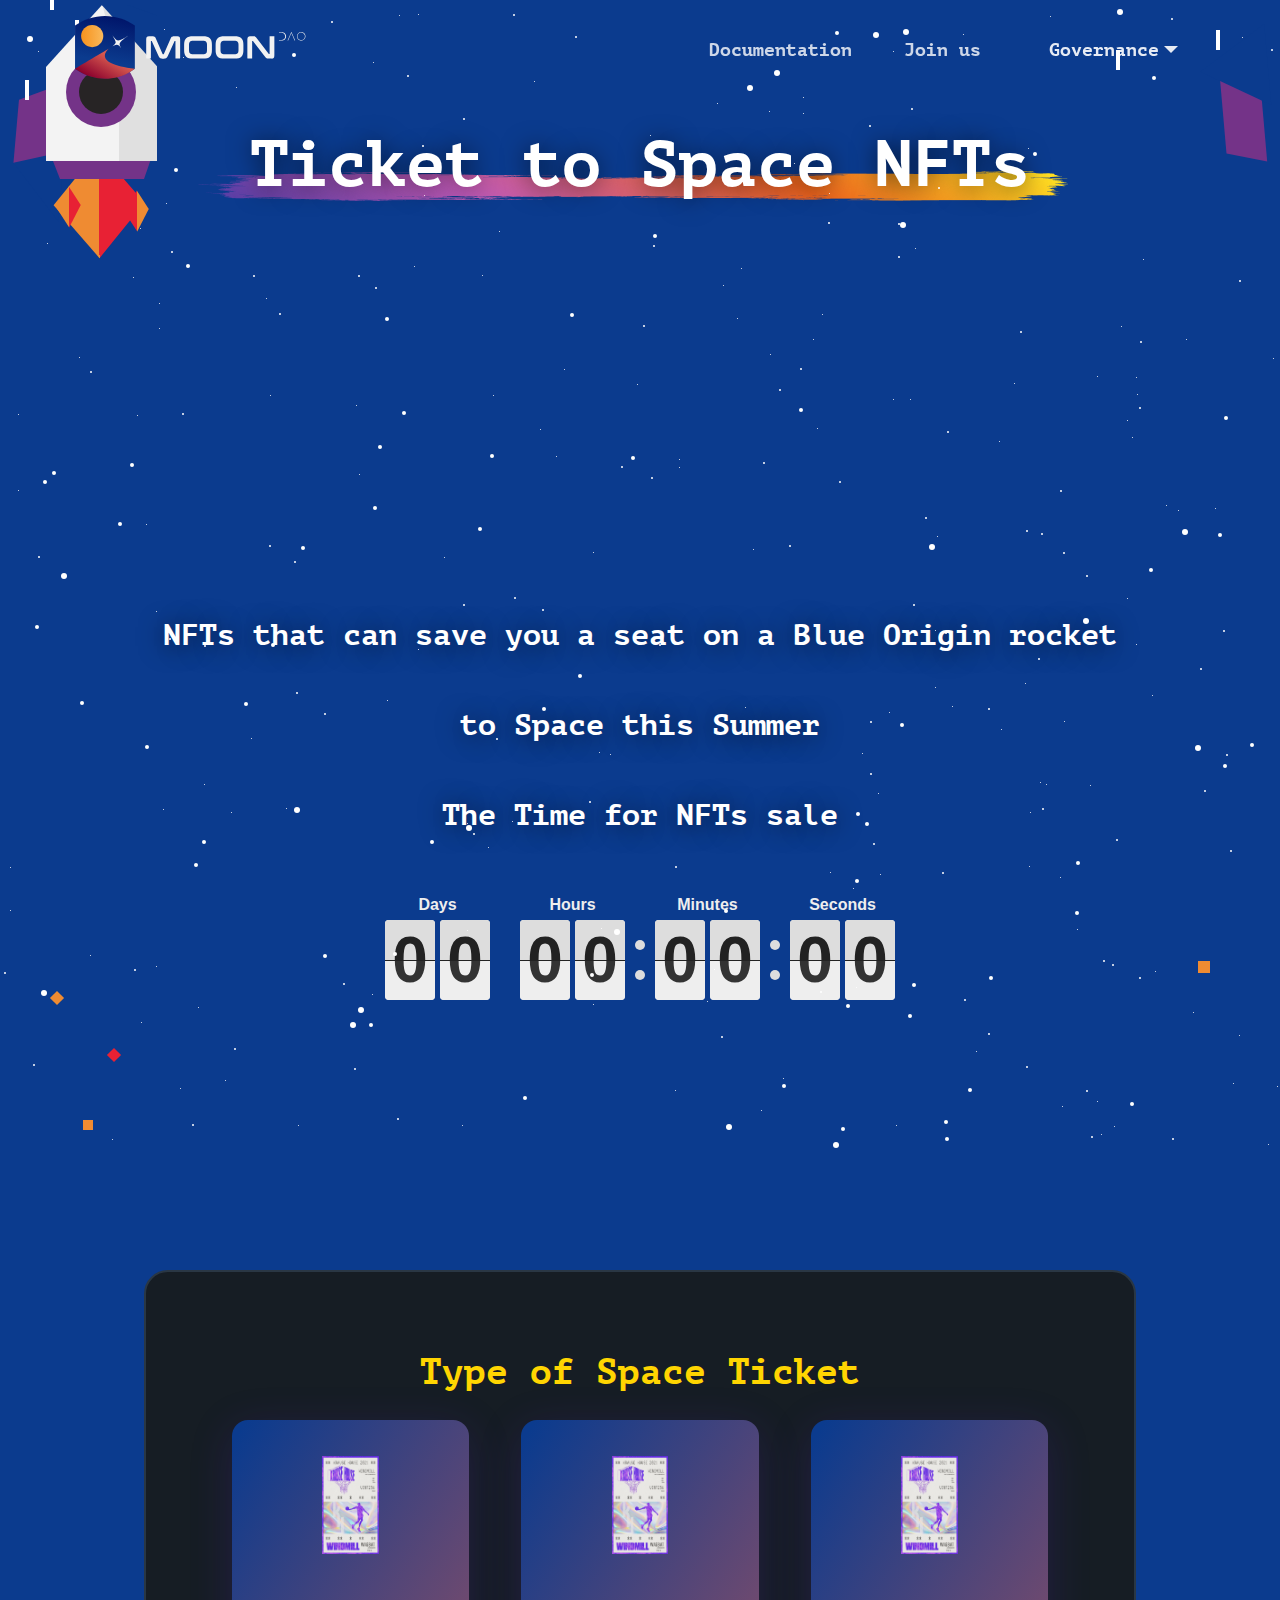
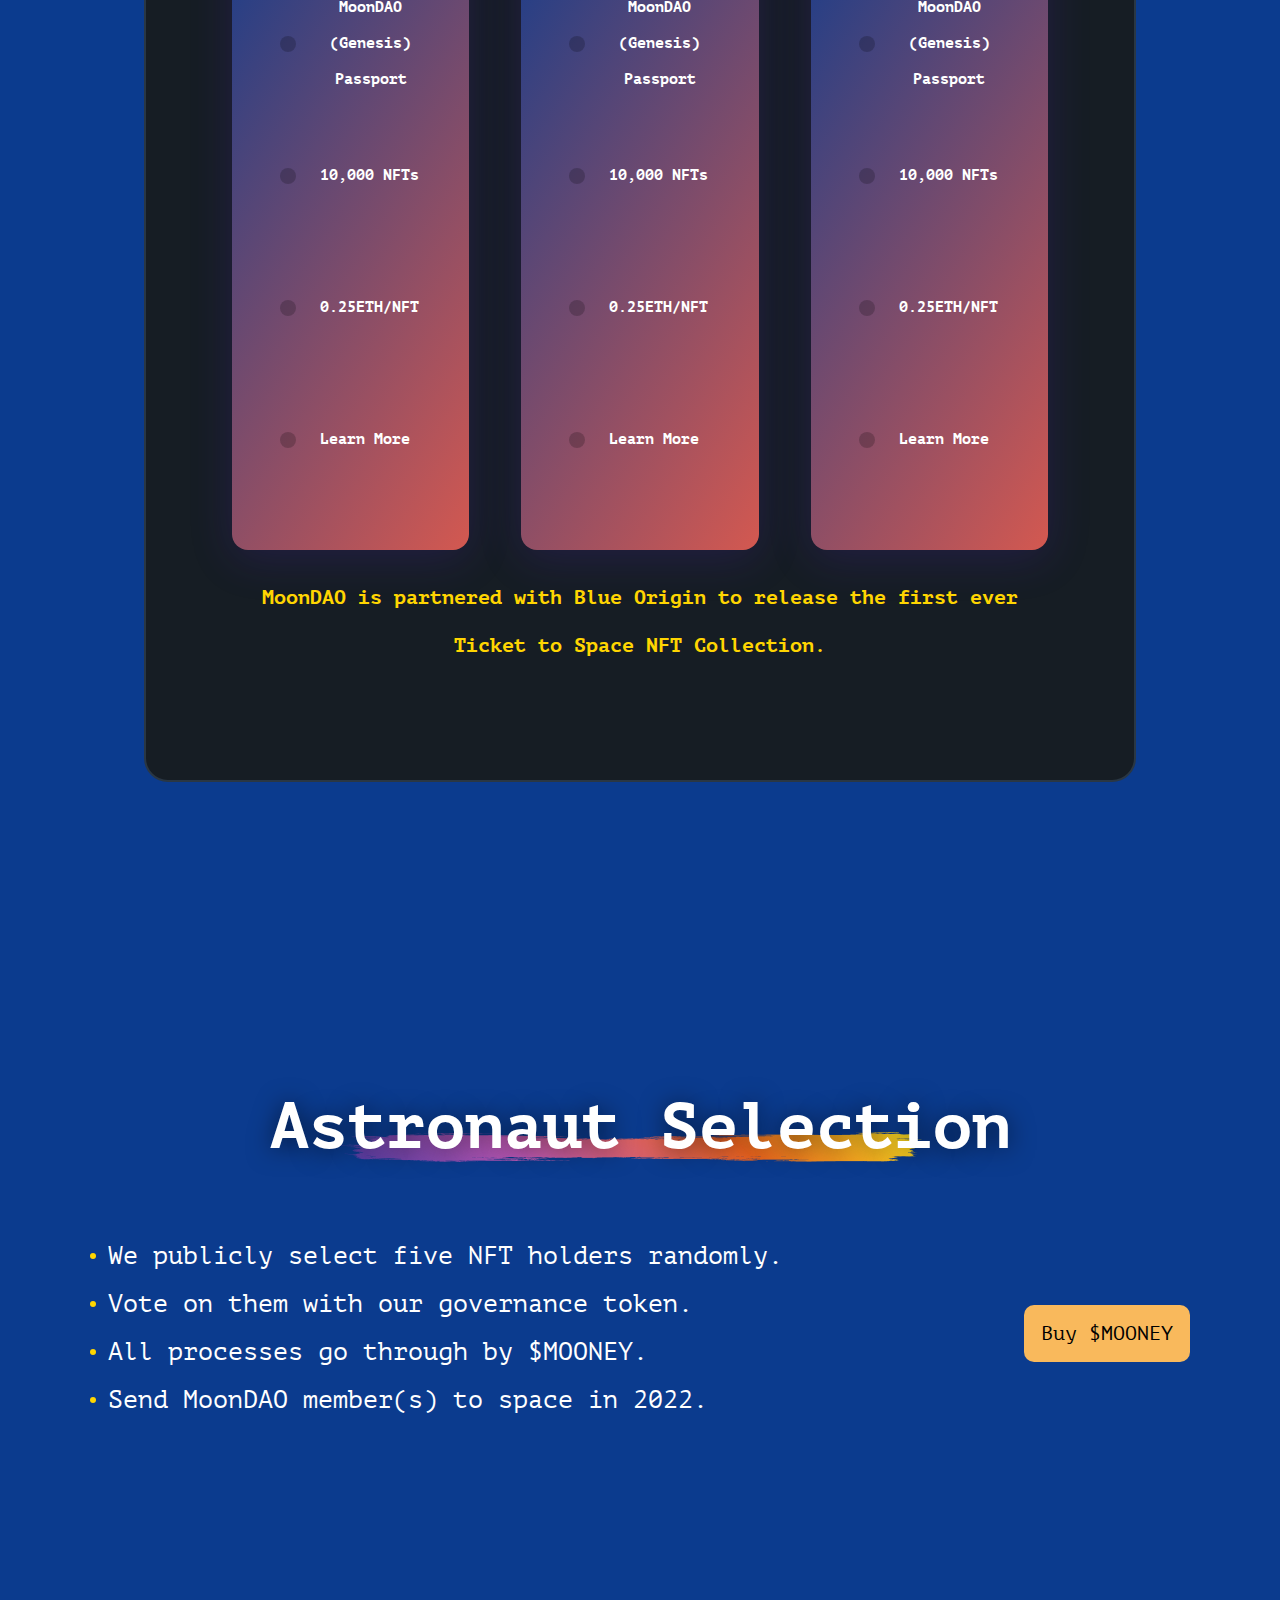
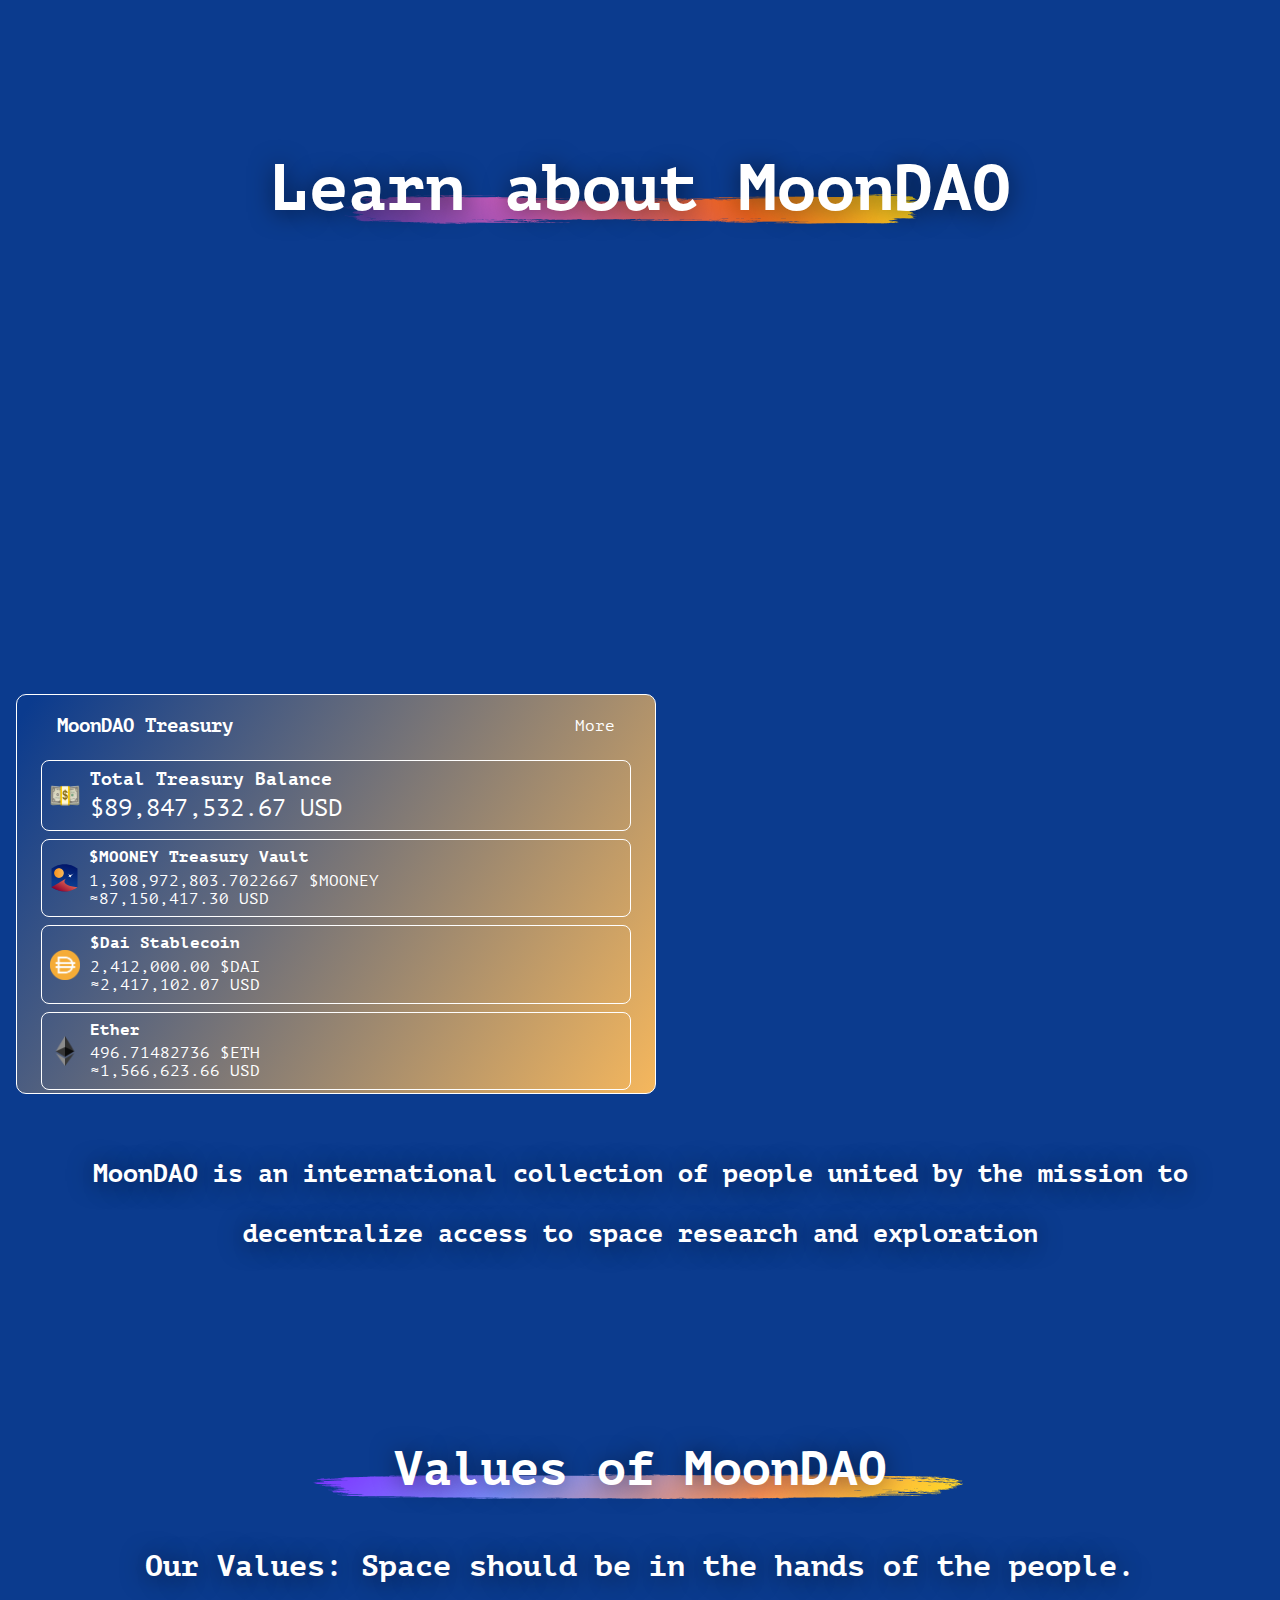
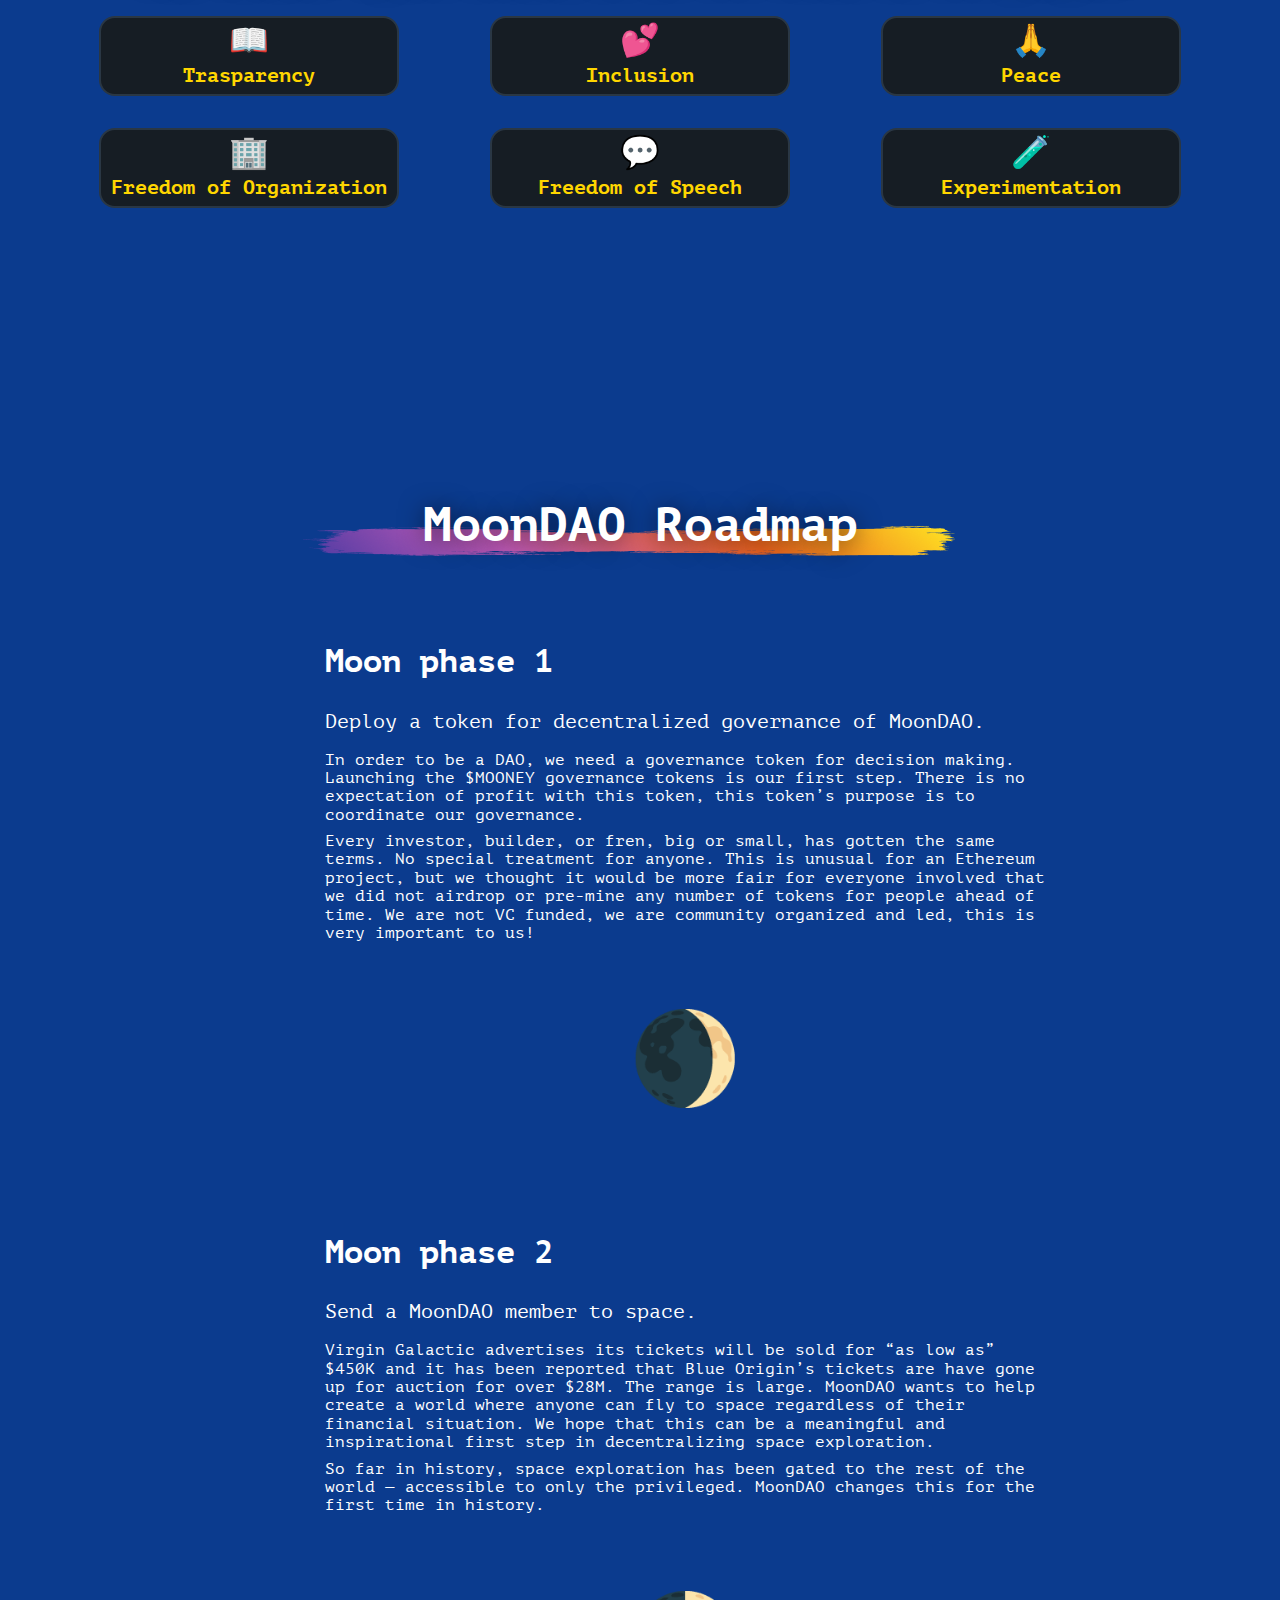
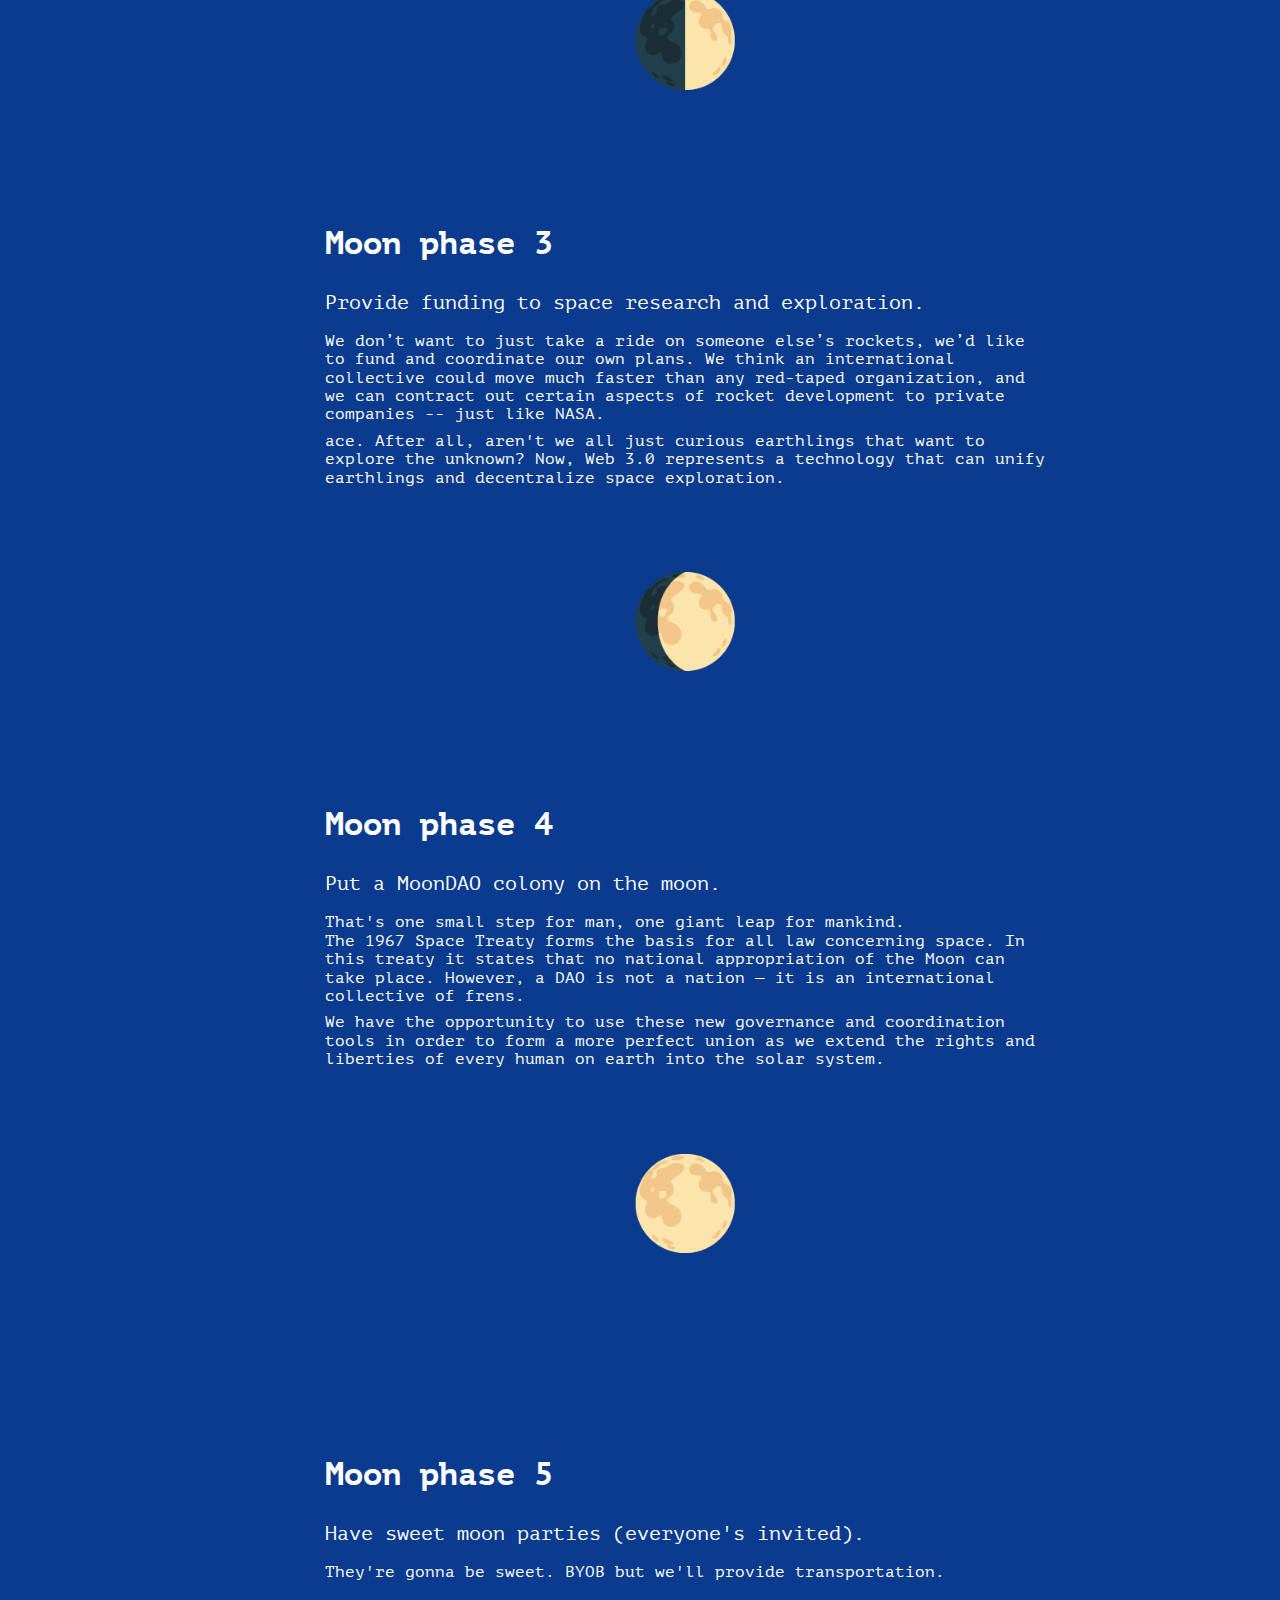
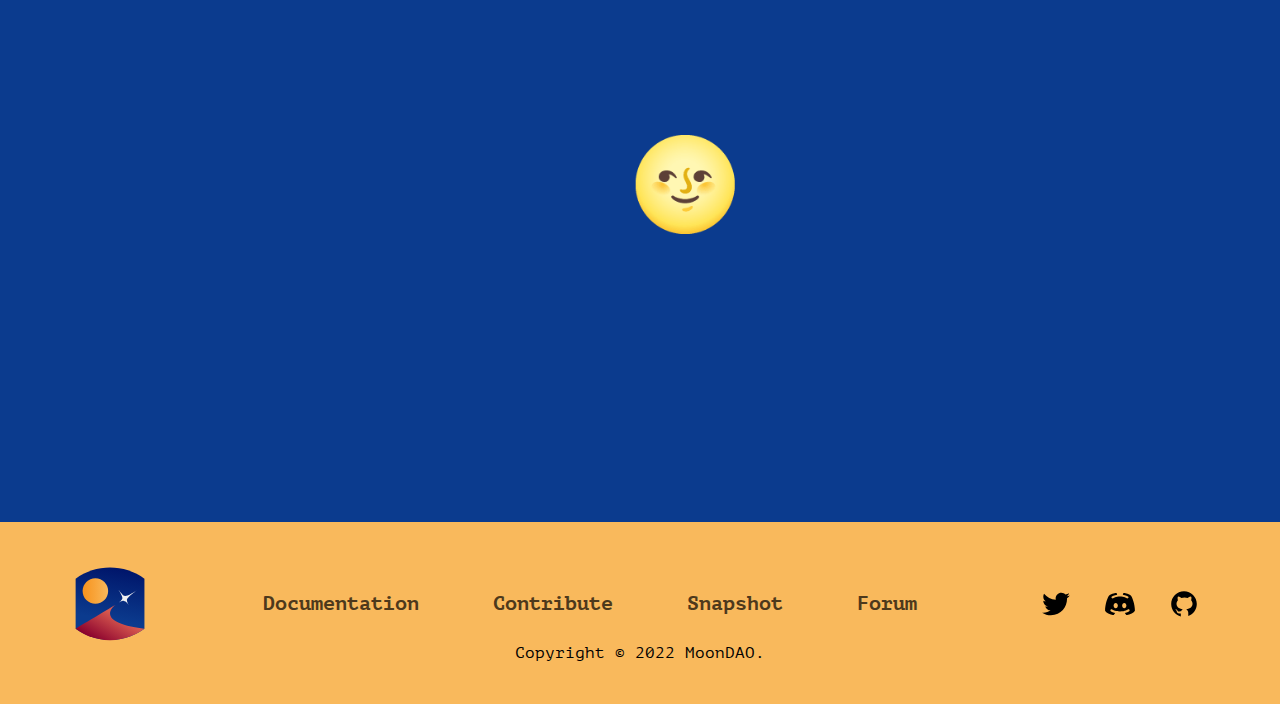
==== commit 916812b5: "Merge branch 'main' of https://github.com/AGLcaicai/MoonWebsite" ====
--- a/index.html
+++ b/index.html
@@ -36,7 +36,7 @@
           <nav class="header__nav">
             <ul class="header__ul container">
               <li class="header__li"><a href="" target="_blank" class="header__a h-title">Documentation</a></li>
-              <li class="header__li header__li-directory-amount"><a href="" class="header__a h-title">Contribute</a></li>
+              <li class="header__li header__li-directory-amount"><a href="https://discord.gg/5nAu7K9aES" target="_blank" class="header__a h-title">Join us</a></li>
               <li class="header__li header__li-about"><a href="https://snapshot.org/#/tomoondao.eth" target="_blank" class="header__a h-title">Snapshot</a></li>
               <li class="header__li header__li-about"><a href="https://forum.moondao.com/" target="_blank" class="header__a h-title">Forum</a></li>
               <div class="dropdown">
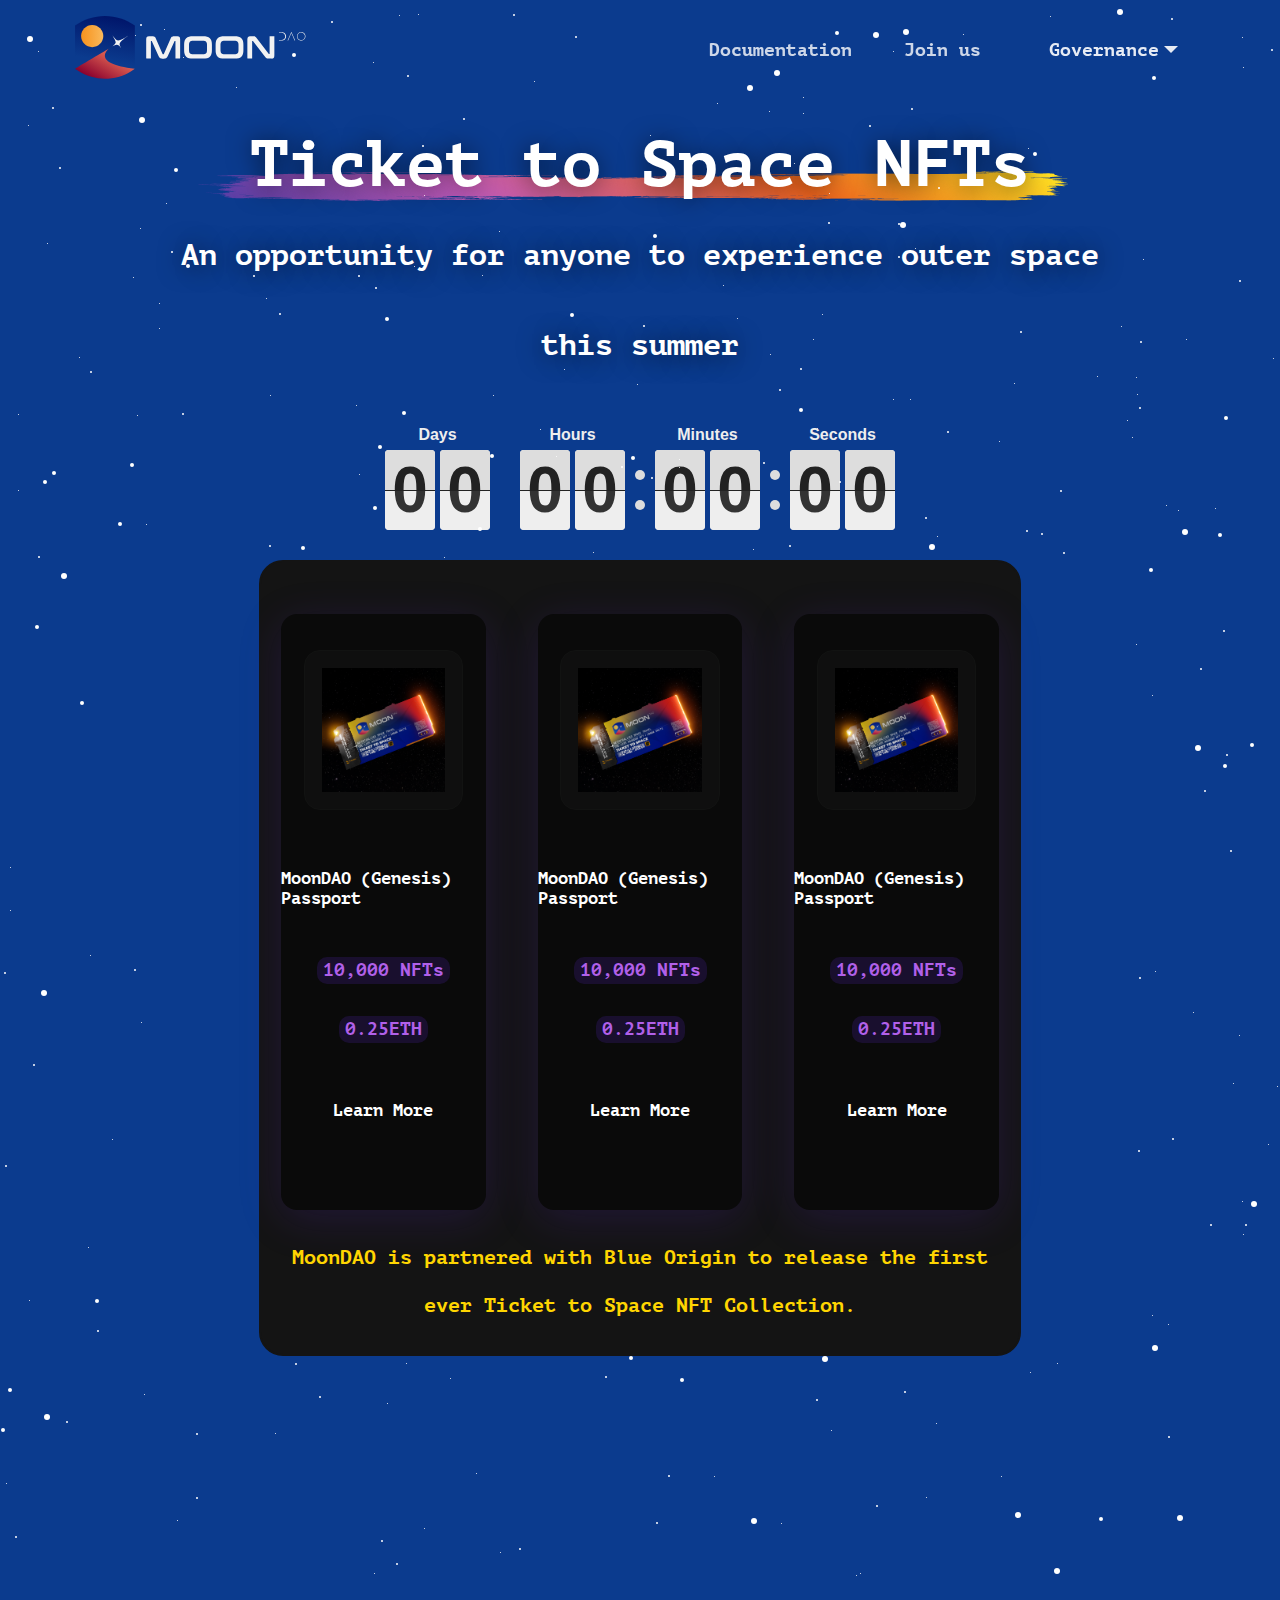
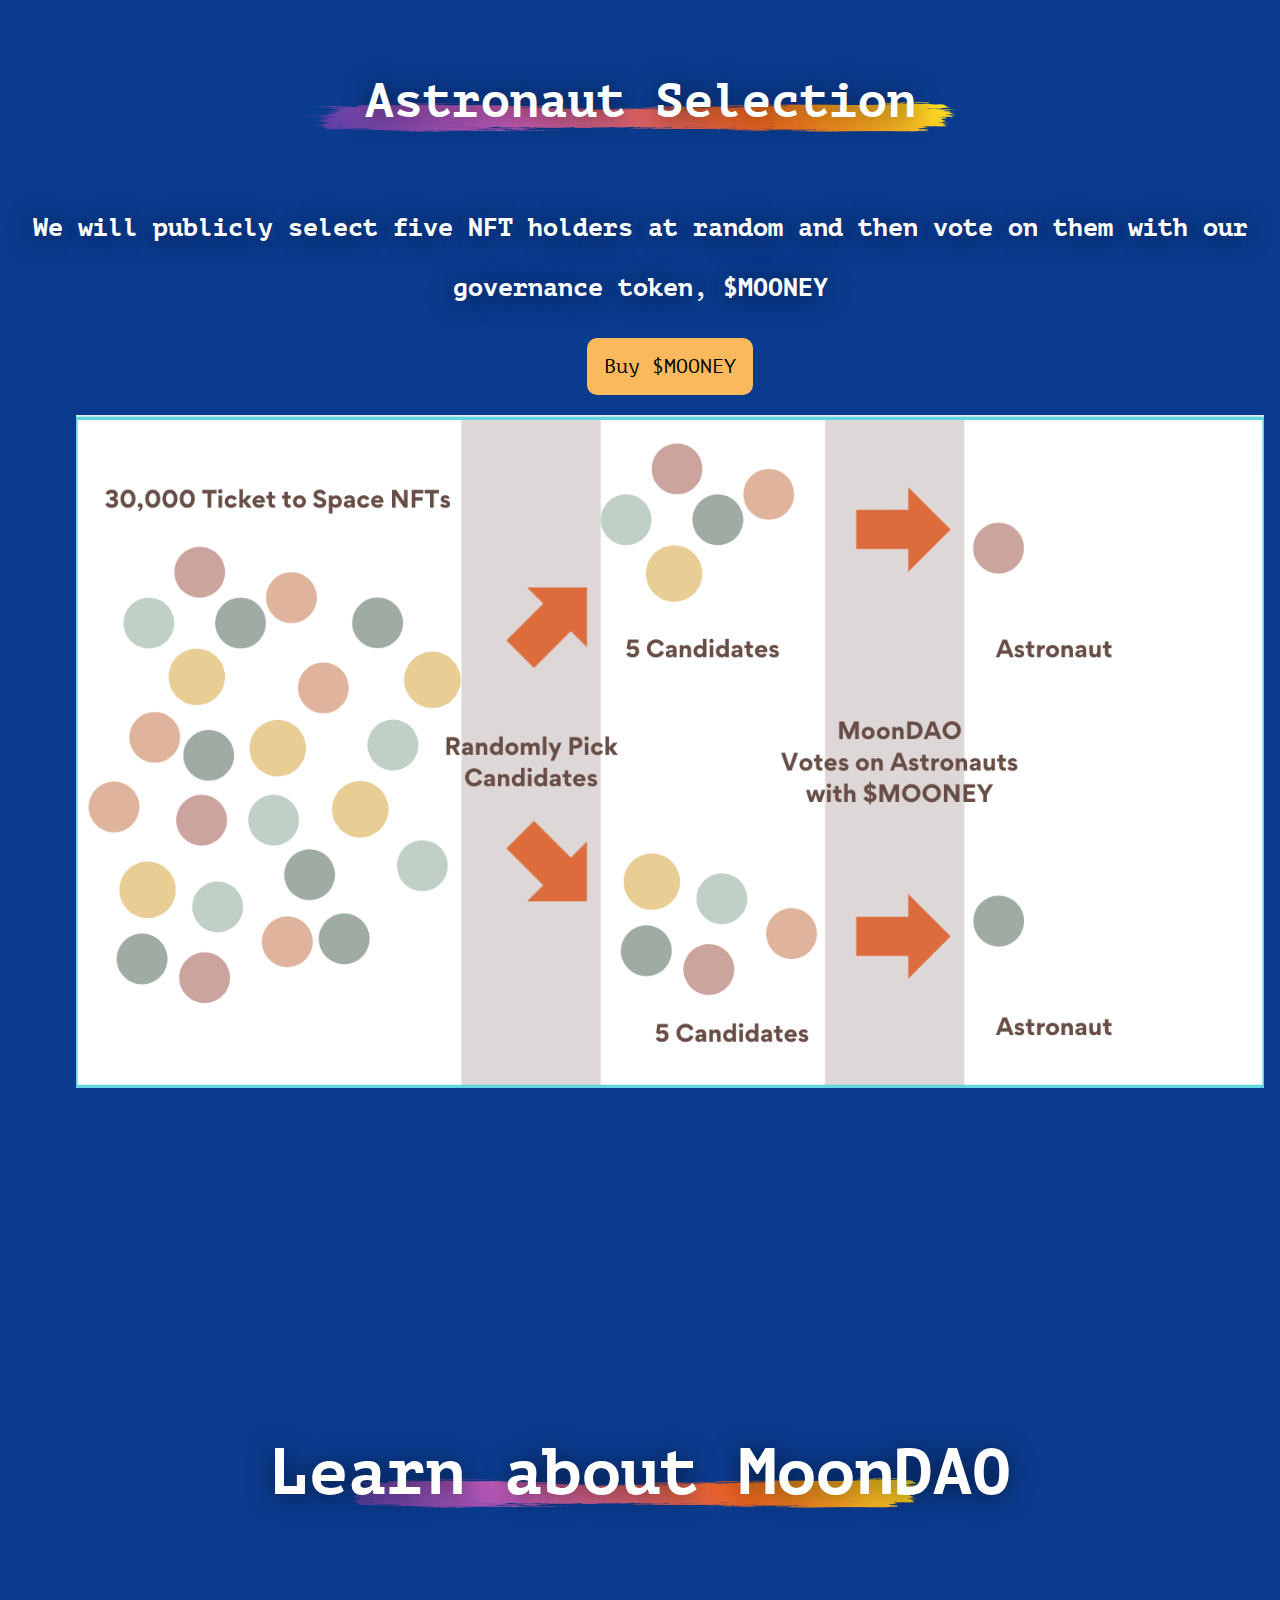
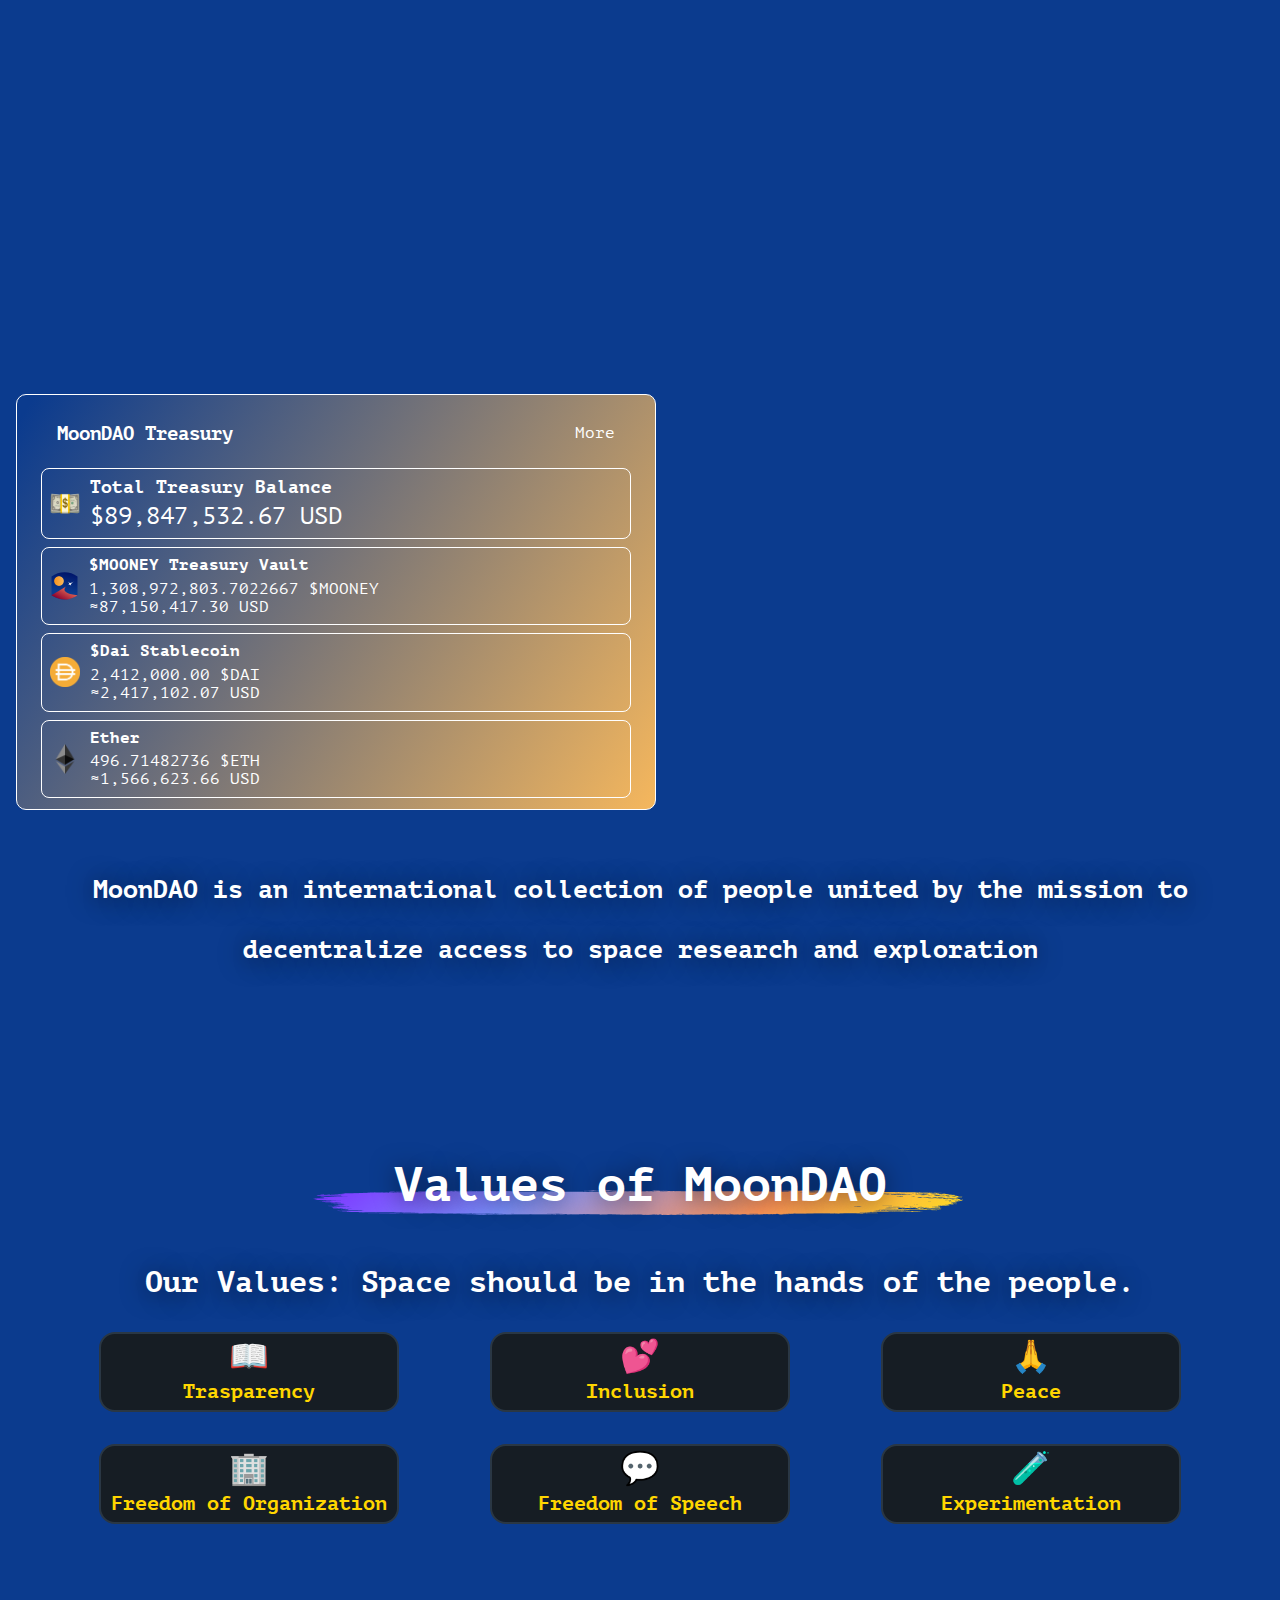
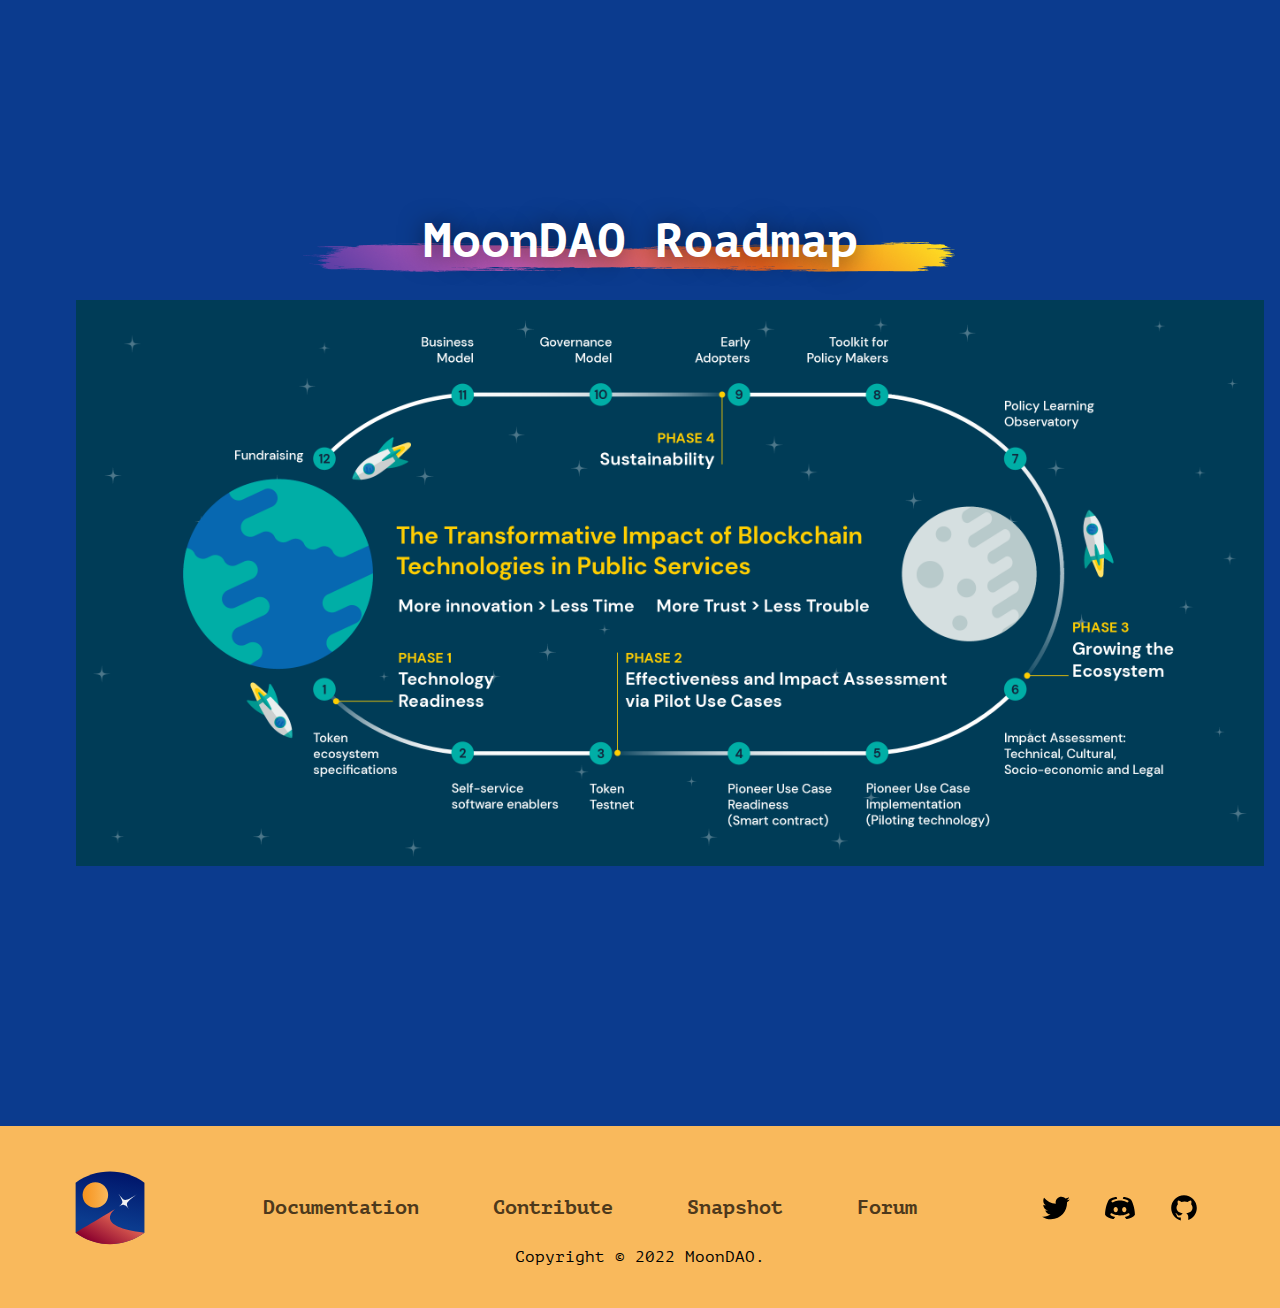
==== commit d5e73681: "change something" ====
--- a/index.html
+++ b/index.html
@@ -77,7 +77,8 @@
           <h3 class="network__title2 title" data-aos="zoom-in" data-aos-duration="5000">The NFT of <br><span
               class="network__title-every">Ticket to Space</span>
           </h3>
-          <div class="scene">
+
+          <!-- <div class="scene">
             <div class="wing-left"></div>
             <div class="wing-right"></div>
             <div class="exhaust"></div>
@@ -113,13 +114,101 @@
             <div class="star star--14"></div>
             <div class="star star--15"></div>
             <div class="star star--16"></div>
-          </div>
-          <p class="network_subtitle title">NFTs that can save you a seat on a Blue Origin rocket to Space this Summer
-          </p>
-          <p class="network_subtitle title">
-            The Time for NFTs sale
-          </p>
+          </div> -->
+
+          <p class="network_subtitle title">An opportunity for anyone to experience outer space this summer</p>
+
           <div id="flipdown" class="flipdown"></div>
+
+          <section class="network">
+            <div class="ticket_container">
+              <div class="network__inner">
+                <div class="network__box">
+                  <div class="network__cards">
+
+                    <div class="network__card">
+                      <div class="network__card-text">
+                        <img src="./image/ticket1.png" alt="" class="ticketimg">
+                      </div>
+                      <div class="network__card-items">
+                        <div class="network__card-item">
+      
+                          <div class="network__card-name ">MoonDAO (Genesis) Passport</div>
+                        </div>
+                        <div class="network__card-item">
+      
+                          <div class="network__card-name card_sub">10,000 NFTs</div>
+                          <div class="network__card-name card_sub">0.25ETH</div>
+
+                        </div>
+
+                        <div class="network__card-item">
+      
+                          <a href="" style="color: white;">
+                            <div class="network__card-name ">Learn More</div>
+                          </a>
+                        </div>
+                      </div>
+                    </div>
+      
+                    <div class="network__card">
+                      <div class="network__card-text">
+                        <img src="./image/ticket1.png" alt="" class="ticketimg">
+                      </div>
+                      <div class="network__card-items">
+                        <div class="network__card-item">
+      
+                          <div class="network__card-name ">MoonDAO (Genesis) Passport</div>
+                        </div>
+                        <div class="network__card-item">
+      
+                          <div class="network__card-name card_sub">10,000 NFTs</div>
+                          <div class="network__card-name card_sub">0.25ETH</div>
+
+                        </div>
+
+                        <div class="network__card-item">
+      
+                          <a href="" style="color: white;">
+                            <div class="network__card-name ">Learn More</div>
+                          </a>
+                        </div>
+                      </div>
+                    </div>
+
+                    <div class="network__card">
+                      <div class="network__card-text">
+                        <img src="./image/ticket1.png" alt="" class="ticketimg">
+                      </div>
+                      <div class="network__card-items">
+                        <div class="network__card-item">
+      
+                          <div class="network__card-name ">MoonDAO (Genesis) Passport</div>
+                        </div>
+                        <div class="network__card-item">
+      
+                          <div class="network__card-name card_sub">10,000 NFTs</div>
+                          <div class="network__card-name card_sub">0.25ETH</div>
+
+                        </div>
+
+                        <div class="network__card-item">
+      
+                          <a href="" style="color: white;">
+                            <div class="network__card-name ">Learn More</div>
+                          </a>
+                        </div>
+                      </div>
+                    </div>
+
+                  </div>
+                  <h3 class="network__box-title sub_boxtitle">MoonDAO is partnered with Blue Origin to release the first ever
+                    Ticket to Space NFT Collection.</h3>
+                </div>
+              </div>
+            </div>
+          </section>
+
         </div>
       </div>
       <div class="animation-wrapper">
@@ -130,230 +219,9 @@
       </div>
     </section>
 
-    <section class="network top_paddings">
-      <div class="ticket_container">
-        <div class="network__inner">
-          <div class="network__box">
-            <h3 class="network__box-title">Type of Space Ticket</h3>
-            <div class="network__cards">
-              <div class="network__card">
-                <div class="network__card-text">
-                  <img src="./image/ticket1.png" alt="" class="ticketimg">
-                </div>
-                <div class="network__card-items">
-                  <div class="network__card-item">
-                    <div class="network__card-svg">
-                      <!-- <svg width="28" height="28" viewBox="0 0 28 28" fill="none" xmlns="http://www.w3.org/2000/svg">
-                        <path
-                          d="M22.8431 18.0982C22.8431 17.0857 22.0223 16.2649 21.0098 16.2649H19.1315L20.4526 11.7355H23.1667C24.1792 11.7355 25 10.9146 25 9.90213C25 8.88961 24.1792 8.0688 23.1667 8.0688H21.522L22.3285 5.30361C22.6707 4.13032 21.7908 2.95703 20.5686 2.95703C19.7538 2.95703 19.0367 3.49478 18.8086 4.27699L17.7026 8.0688H13.7573L14.5638 5.30361C14.906 4.13032 14.0261 2.95703 12.8038 2.95703C11.9891 2.95703 11.272 3.49478 11.0439 4.27699L9.93794 8.0688H6.9902C5.97768 8.0688 5.15686 8.88961 5.15686 9.90213C5.15686 10.9146 5.97768 11.7355 6.9902 11.7355H8.86852L7.54744 16.2649H4.83333C3.82082 16.2649 3 17.0857 3 18.0982C3 19.1107 3.82082 19.9315 4.83333 19.9315H6.47798L5.67149 22.6967C5.32928 23.87 6.20924 25.0433 7.43145 25.0433C8.24622 25.0433 8.96325 24.5056 9.1914 23.7233L10.2974 19.9315H14.2427L13.4362 22.6967C13.094 23.87 13.9739 25.0433 15.1961 25.0433C16.0109 25.0433 16.7279 24.5056 16.9561 23.7233L18.062 19.9315H21.0098C22.0223 19.9315 22.8431 19.1107 22.8431 18.0982V18.0982ZM15.3121 16.2649H11.3668L12.6879 11.7355H16.6332L15.3121 16.2649Z"
-                          fill="white" />
-                      </svg> -->
-                    </div>
-                    <div class="network__card-name">MoonDAO (Genesis) Passport</div>
-                  </div>
-                  <div class="network__card-item">
-                    <div class="network__card-svg">
-                      <!-- <svg width="28" height="28" viewBox="0 0 28 28" fill="none" xmlns="http://www.w3.org/2000/svg">
-                        <path fill-rule="evenodd" clip-rule="evenodd"
-                          d="M13.9998 11.8334C16.393 11.8334 18.3331 9.89331 18.3331 7.50008C18.3331 5.10685 16.393 3.16675 13.9998 3.16675C11.6065 3.16675 9.66642 5.10685 9.66642 7.50008C9.66642 9.89331 11.6065 11.8334 13.9998 11.8334ZM13.9997 14C5.87467 14 3.70801 18.3334 3.70801 19.9584C3.70801 21.5834 4.79134 22.6667 6.41634 22.6667H21.583C23.208 22.6667 24.2913 21.5834 24.2913 19.9584C24.2913 18.3334 22.1247 14 13.9997 14Z"
-                          fill="white" />
-                      </svg> -->
-                    </div>
-                    <div class="network__card-name">10,000 NFTs</div>
-                  </div>
-                  <div class="network__card-item">
-                    <div class="network__card-svg">
-                      <!-- <svg width="24" height="24" viewBox="0 0 24 24" fill="none" xmlns="http://www.w3.org/2000/svg">
-                        <path
-                          d="M22.9533 8.23592C22.8052 8.08781 18.4909 3.77382 18.3369 3.6198C18.0822 3.36511 17.6694 3.36485 17.4144 3.61902L15.7051 5.32265C15.5589 5.32448 13.3531 4.52151 11.5383 6.33635L6.96855 10.9061C6.71361 11.161 6.71361 11.5743 6.96855 11.8293C8.24142 13.1022 10.312 13.1014 11.5841 11.8293L12.2548 11.1586C13.3805 11.8441 14.8086 11.7808 15.8676 11.0107L18.5263 13.6695C18.807 13.9502 19.0299 14.2736 19.1891 14.6239C20.0826 13.5685 20.7389 12.3343 21.1176 10.9886L22.9524 9.16026C23.2092 8.90353 23.2071 8.49051 22.9533 8.23592V8.23592Z"
-                          fill="white" />
-                        <path
-                          d="M15.6302 12.6208C14.6422 13.0116 13.5468 13.0429 12.5415 12.7174C10.1822 14.3003 8.06965 14.7781 6.04417 12.7526C5.27907 11.9875 5.27863 10.7485 6.04417 9.98296L10.2327 5.79448L8.336 5.43021L6.58819 3.68153C6.33272 3.42606 5.91926 3.42737 5.66467 3.68153L1.04837 8.29782C0.793772 8.55286 0.793772 8.96631 1.04837 9.22134C2.18689 10.3594 3.03163 11.8226 3.42768 13.3402C3.45553 13.4046 4.06047 16.4189 6.77141 18.705L8.7847 20.4037C9.90146 21.3463 11.4852 21.4216 12.6785 20.6387L17.2905 17.6153C18.3286 16.9357 18.4809 15.4719 17.6017 14.5927L15.6302 12.6208Z"
-                          fill="white" />
-                      </svg> -->
-                    </div>
-                    <div class="network__card-name">0.25ETH/NFT</div>
-                  </div>
-                  <div class="network__card-item">
-                    <div class="network__card-svg">
-                      <!-- <svg width="28" height="28" viewBox="0 0 28 28" fill="none" xmlns="http://www.w3.org/2000/svg">
-                        <path fill-rule="evenodd" clip-rule="evenodd"
-                          d="M6 7.06668C6 5.44875 6 4.63979 6.31487 4.02182C6.59184 3.47824 7.03378 3.0363 7.57736 2.75933C8.19533 2.44446 9.00429 2.44446 10.6222 2.44446H17.3778C18.9957 2.44446 19.8047 2.44446 20.4226 2.75933C20.9662 3.0363 21.4082 3.47824 21.6851 4.02182C22 4.63979 22 5.44875 22 7.06668V20.9333C22 22.5513 22 23.3602 21.6851 23.9782C21.4082 24.5218 20.9662 24.9637 20.4226 25.2407C19.8047 25.5556 18.9957 25.5556 17.3778 25.5556H10.6222C9.00429 25.5556 8.19533 25.5556 7.57736 25.2407C7.03378 24.9637 6.59184 24.5218 6.31487 23.9782C6 23.3602 6 22.5513 6 20.9333V7.06668ZM8.22222 6.20742C8.22222 5.66811 8.22222 5.39846 8.32718 5.19247C8.4195 5.01127 8.56682 4.86396 8.74801 4.77164C8.954 4.66668 9.22365 4.66668 9.76296 4.66668H18.237C18.7763 4.66668 19.046 4.66668 19.252 4.77164C19.4332 4.86396 19.5805 5.01127 19.6728 5.19247C19.7778 5.39846 19.7778 5.66811 19.7778 6.20742V19.1259C19.7778 19.6652 19.7778 19.9349 19.6728 20.1409C19.5805 20.3221 19.4332 20.4694 19.252 20.5617C19.046 20.6667 18.7763 20.6667 18.237 20.6667H9.76296C9.22365 20.6667 8.954 20.6667 8.74801 20.5617C8.56682 20.4694 8.4195 20.3221 8.32718 20.1409C8.22222 19.9349 8.22222 19.6652 8.22222 19.1259V6.20742ZM14 24.2222C14.7364 24.2222 15.3333 23.6253 15.3333 22.8889C15.3333 22.1525 14.7364 21.5556 14 21.5556C13.2636 21.5556 12.6667 22.1525 12.6667 22.8889C12.6667 23.6253 13.2636 24.2222 14 24.2222Z"
-                          fill="white" />
-                      </svg> -->
-                    </div>
-                    <a href="" style="color: white;">
-                      <div class="network__card-name">Learn More</div>
-                    </a>
-                  </div>
-
-                  <!-- <div class="network__card-item">
-                    <div class="network__card-svg">
-                      <svg width="28" height="28" viewBox="0 0 28 28" fill="none" xmlns="http://www.w3.org/2000/svg">
-                        <path fill-rule="evenodd" clip-rule="evenodd"
-                          d="M20.6665 8.29167C21.7897 5.59593 19.8091 2.625 16.8887 2.625C15.7611 2.625 14.7401 3.08102 13.9998 3.81869C13.2596 3.08102 12.2385 2.625 11.1109 2.625C8.19056 2.625 6.20995 5.59593 7.33317 8.29167C7.34874 8.32903 7.36482 8.36606 7.3814 8.40278H5.81465C4.35212 8.40278 3.1665 9.58839 3.1665 11.0509V13.4583H12.7961V8.40278H15.2035V13.4583H24.8332V11.0509C24.8332 9.58839 23.6476 8.40278 22.185 8.40278H20.6183C20.6349 8.36606 20.6509 8.32903 20.6665 8.29167ZM15.2035 8.40278V6.71759C15.2035 5.78689 15.958 5.03241 16.8887 5.03241C18.0912 5.03241 18.9068 6.25573 18.4443 7.36574C18.1826 7.99372 17.569 8.40278 16.8887 8.40278H15.2035ZM12.7961 8.40278H11.1109C10.4306 8.40278 9.81705 7.99372 9.55539 7.36574C9.09289 6.25573 9.90844 5.03241 11.1109 5.03241C12.0412 5.03241 12.7953 5.78608 12.7961 6.7161L12.7961 8.40278Z"
-                          fill="white" />
-                        <path
-                          d="M22.9072 15.8657H15.2035V24.2917H19.7776C21.5061 24.2917 22.9072 22.8905 22.9072 21.162V15.8657Z"
-                          fill="white" />
-                        <path
-                          d="M12.7961 24.2917V15.8657H5.09245L5.09249 21.1621C5.0925 22.8905 6.49368 24.2917 8.22212 24.2917H12.7961Z"
-                          fill="white" />
-                      </svg>
-                    </div>
-                    <div class="network__card-name">NFTs and pre-tokens</div>
-                  </div> -->
-                </div>
-              </div>
-
-              <div class="network__card">
-                <div class="network__card-text">
-                  <img src="./image/ticket1.png" alt="" class="ticketimg">
-                </div>
-                <div class="network__card-items">
-                  <div class="network__card-item">
-                    <div class="network__card-svg">
-                      <!-- <svg width="28" height="28" viewBox="0 0 28 28" fill="none" xmlns="http://www.w3.org/2000/svg">
-                        <path
-                          d="M22.8431 18.0982C22.8431 17.0857 22.0223 16.2649 21.0098 16.2649H19.1315L20.4526 11.7355H23.1667C24.1792 11.7355 25 10.9146 25 9.90213C25 8.88961 24.1792 8.0688 23.1667 8.0688H21.522L22.3285 5.30361C22.6707 4.13032 21.7908 2.95703 20.5686 2.95703C19.7538 2.95703 19.0367 3.49478 18.8086 4.27699L17.7026 8.0688H13.7573L14.5638 5.30361C14.906 4.13032 14.0261 2.95703 12.8038 2.95703C11.9891 2.95703 11.272 3.49478 11.0439 4.27699L9.93794 8.0688H6.9902C5.97768 8.0688 5.15686 8.88961 5.15686 9.90213C5.15686 10.9146 5.97768 11.7355 6.9902 11.7355H8.86852L7.54744 16.2649H4.83333C3.82082 16.2649 3 17.0857 3 18.0982C3 19.1107 3.82082 19.9315 4.83333 19.9315H6.47798L5.67149 22.6967C5.32928 23.87 6.20924 25.0433 7.43145 25.0433C8.24622 25.0433 8.96325 24.5056 9.1914 23.7233L10.2974 19.9315H14.2427L13.4362 22.6967C13.094 23.87 13.9739 25.0433 15.1961 25.0433C16.0109 25.0433 16.7279 24.5056 16.9561 23.7233L18.062 19.9315H21.0098C22.0223 19.9315 22.8431 19.1107 22.8431 18.0982V18.0982ZM15.3121 16.2649H11.3668L12.6879 11.7355H16.6332L15.3121 16.2649Z"
-                          fill="white" />
-                      </svg> -->
-                    </div>
-                    <div class="network__card-name">MoonDAO (Genesis) Passport</div>
-                  </div>
-                  <div class="network__card-item">
-                    <div class="network__card-svg">
-                      <!-- <svg width="28" height="28" viewBox="0 0 28 28" fill="none" xmlns="http://www.w3.org/2000/svg">
-                        <path fill-rule="evenodd" clip-rule="evenodd"
-                          d="M13.9998 11.8334C16.393 11.8334 18.3331 9.89331 18.3331 7.50008C18.3331 5.10685 16.393 3.16675 13.9998 3.16675C11.6065 3.16675 9.66642 5.10685 9.66642 7.50008C9.66642 9.89331 11.6065 11.8334 13.9998 11.8334ZM13.9997 14C5.87467 14 3.70801 18.3334 3.70801 19.9584C3.70801 21.5834 4.79134 22.6667 6.41634 22.6667H21.583C23.208 22.6667 24.2913 21.5834 24.2913 19.9584C24.2913 18.3334 22.1247 14 13.9997 14Z"
-                          fill="white" />
-                      </svg> -->
-                    </div>
-                    <div class="network__card-name">10,000 NFTs</div>
-                  </div>
-                  <div class="network__card-item">
-                    <div class="network__card-svg">
-                      <!-- <svg width="24" height="24" viewBox="0 0 24 24" fill="none" xmlns="http://www.w3.org/2000/svg">
-                        <path
-                          d="M22.9533 8.23592C22.8052 8.08781 18.4909 3.77382 18.3369 3.6198C18.0822 3.36511 17.6694 3.36485 17.4144 3.61902L15.7051 5.32265C15.5589 5.32448 13.3531 4.52151 11.5383 6.33635L6.96855 10.9061C6.71361 11.161 6.71361 11.5743 6.96855 11.8293C8.24142 13.1022 10.312 13.1014 11.5841 11.8293L12.2548 11.1586C13.3805 11.8441 14.8086 11.7808 15.8676 11.0107L18.5263 13.6695C18.807 13.9502 19.0299 14.2736 19.1891 14.6239C20.0826 13.5685 20.7389 12.3343 21.1176 10.9886L22.9524 9.16026C23.2092 8.90353 23.2071 8.49051 22.9533 8.23592V8.23592Z"
-                          fill="white" />
-                        <path
-                          d="M15.6302 12.6208C14.6422 13.0116 13.5468 13.0429 12.5415 12.7174C10.1822 14.3003 8.06965 14.7781 6.04417 12.7526C5.27907 11.9875 5.27863 10.7485 6.04417 9.98296L10.2327 5.79448L8.336 5.43021L6.58819 3.68153C6.33272 3.42606 5.91926 3.42737 5.66467 3.68153L1.04837 8.29782C0.793772 8.55286 0.793772 8.96631 1.04837 9.22134C2.18689 10.3594 3.03163 11.8226 3.42768 13.3402C3.45553 13.4046 4.06047 16.4189 6.77141 18.705L8.7847 20.4037C9.90146 21.3463 11.4852 21.4216 12.6785 20.6387L17.2905 17.6153C18.3286 16.9357 18.4809 15.4719 17.6017 14.5927L15.6302 12.6208Z"
-                          fill="white" />
-                      </svg> -->
-                    </div>
-                    <div class="network__card-name">0.25ETH/NFT</div>
-                  </div>
-                  <div class="network__card-item">
-                    <div class="network__card-svg">
-                      <!-- <svg width="28" height="28" viewBox="0 0 28 28" fill="none" xmlns="http://www.w3.org/2000/svg">
-                        <path fill-rule="evenodd" clip-rule="evenodd"
-                          d="M6 7.06668C6 5.44875 6 4.63979 6.31487 4.02182C6.59184 3.47824 7.03378 3.0363 7.57736 2.75933C8.19533 2.44446 9.00429 2.44446 10.6222 2.44446H17.3778C18.9957 2.44446 19.8047 2.44446 20.4226 2.75933C20.9662 3.0363 21.4082 3.47824 21.6851 4.02182C22 4.63979 22 5.44875 22 7.06668V20.9333C22 22.5513 22 23.3602 21.6851 23.9782C21.4082 24.5218 20.9662 24.9637 20.4226 25.2407C19.8047 25.5556 18.9957 25.5556 17.3778 25.5556H10.6222C9.00429 25.5556 8.19533 25.5556 7.57736 25.2407C7.03378 24.9637 6.59184 24.5218 6.31487 23.9782C6 23.3602 6 22.5513 6 20.9333V7.06668ZM8.22222 6.20742C8.22222 5.66811 8.22222 5.39846 8.32718 5.19247C8.4195 5.01127 8.56682 4.86396 8.74801 4.77164C8.954 4.66668 9.22365 4.66668 9.76296 4.66668H18.237C18.7763 4.66668 19.046 4.66668 19.252 4.77164C19.4332 4.86396 19.5805 5.01127 19.6728 5.19247C19.7778 5.39846 19.7778 5.66811 19.7778 6.20742V19.1259C19.7778 19.6652 19.7778 19.9349 19.6728 20.1409C19.5805 20.3221 19.4332 20.4694 19.252 20.5617C19.046 20.6667 18.7763 20.6667 18.237 20.6667H9.76296C9.22365 20.6667 8.954 20.6667 8.74801 20.5617C8.56682 20.4694 8.4195 20.3221 8.32718 20.1409C8.22222 19.9349 8.22222 19.6652 8.22222 19.1259V6.20742ZM14 24.2222C14.7364 24.2222 15.3333 23.6253 15.3333 22.8889C15.3333 22.1525 14.7364 21.5556 14 21.5556C13.2636 21.5556 12.6667 22.1525 12.6667 22.8889C12.6667 23.6253 13.2636 24.2222 14 24.2222Z"
-                          fill="white" />
-                      </svg> -->
-                    </div>
-                    <a href="" style="color: white;">
-                      <div class="network__card-name">Learn More</div>
-                    </a>
-                  </div>
-
-                  <!-- <div class="network__card-item">
-                    <div class="network__card-svg">
-                      <svg width="28" height="28" viewBox="0 0 28 28" fill="none" xmlns="http://www.w3.org/2000/svg">
-                        <path fill-rule="evenodd" clip-rule="evenodd"
-                          d="M20.6665 8.29167C21.7897 5.59593 19.8091 2.625 16.8887 2.625C15.7611 2.625 14.7401 3.08102 13.9998 3.81869C13.2596 3.08102 12.2385 2.625 11.1109 2.625C8.19056 2.625 6.20995 5.59593 7.33317 8.29167C7.34874 8.32903 7.36482 8.36606 7.3814 8.40278H5.81465C4.35212 8.40278 3.1665 9.58839 3.1665 11.0509V13.4583H12.7961V8.40278H15.2035V13.4583H24.8332V11.0509C24.8332 9.58839 23.6476 8.40278 22.185 8.40278H20.6183C20.6349 8.36606 20.6509 8.32903 20.6665 8.29167ZM15.2035 8.40278V6.71759C15.2035 5.78689 15.958 5.03241 16.8887 5.03241C18.0912 5.03241 18.9068 6.25573 18.4443 7.36574C18.1826 7.99372 17.569 8.40278 16.8887 8.40278H15.2035ZM12.7961 8.40278H11.1109C10.4306 8.40278 9.81705 7.99372 9.55539 7.36574C9.09289 6.25573 9.90844 5.03241 11.1109 5.03241C12.0412 5.03241 12.7953 5.78608 12.7961 6.7161L12.7961 8.40278Z"
-                          fill="white" />
-                        <path
-                          d="M22.9072 15.8657H15.2035V24.2917H19.7776C21.5061 24.2917 22.9072 22.8905 22.9072 21.162V15.8657Z"
-                          fill="white" />
-                        <path
-                          d="M12.7961 24.2917V15.8657H5.09245L5.09249 21.1621C5.0925 22.8905 6.49368 24.2917 8.22212 24.2917H12.7961Z"
-                          fill="white" />
-                      </svg>
-                    </div>
-                    <div class="network__card-name">NFTs and pre-tokens</div>
-                  </div> -->
-                </div>
-              </div>
-
-              <div class="network__card">
-                <div class="network__card-text">
-                  <img src="./image/ticket1.png" alt="" class="ticketimg">
-                </div>
-                <div class="network__card-items">
-                  <div class="network__card-item">
-                    <div class="network__card-svg">
-                      <!-- <svg width="28" height="28" viewBox="0 0 28 28" fill="none" xmlns="http://www.w3.org/2000/svg">
-                        <path
-                          d="M22.8431 18.0982C22.8431 17.0857 22.0223 16.2649 21.0098 16.2649H19.1315L20.4526 11.7355H23.1667C24.1792 11.7355 25 10.9146 25 9.90213C25 8.88961 24.1792 8.0688 23.1667 8.0688H21.522L22.3285 5.30361C22.6707 4.13032 21.7908 2.95703 20.5686 2.95703C19.7538 2.95703 19.0367 3.49478 18.8086 4.27699L17.7026 8.0688H13.7573L14.5638 5.30361C14.906 4.13032 14.0261 2.95703 12.8038 2.95703C11.9891 2.95703 11.272 3.49478 11.0439 4.27699L9.93794 8.0688H6.9902C5.97768 8.0688 5.15686 8.88961 5.15686 9.90213C5.15686 10.9146 5.97768 11.7355 6.9902 11.7355H8.86852L7.54744 16.2649H4.83333C3.82082 16.2649 3 17.0857 3 18.0982C3 19.1107 3.82082 19.9315 4.83333 19.9315H6.47798L5.67149 22.6967C5.32928 23.87 6.20924 25.0433 7.43145 25.0433C8.24622 25.0433 8.96325 24.5056 9.1914 23.7233L10.2974 19.9315H14.2427L13.4362 22.6967C13.094 23.87 13.9739 25.0433 15.1961 25.0433C16.0109 25.0433 16.7279 24.5056 16.9561 23.7233L18.062 19.9315H21.0098C22.0223 19.9315 22.8431 19.1107 22.8431 18.0982V18.0982ZM15.3121 16.2649H11.3668L12.6879 11.7355H16.6332L15.3121 16.2649Z"
-                          fill="white" />
-                      </svg> -->
-                    </div>
-                    <div class="network__card-name">MoonDAO (Genesis) Passport</div>
-                  </div>
-                  <div class="network__card-item">
-                    <div class="network__card-svg">
-                      <!-- <svg width="28" height="28" viewBox="0 0 28 28" fill="none" xmlns="http://www.w3.org/2000/svg">
-                        <path fill-rule="evenodd" clip-rule="evenodd"
-                          d="M13.9998 11.8334C16.393 11.8334 18.3331 9.89331 18.3331 7.50008C18.3331 5.10685 16.393 3.16675 13.9998 3.16675C11.6065 3.16675 9.66642 5.10685 9.66642 7.50008C9.66642 9.89331 11.6065 11.8334 13.9998 11.8334ZM13.9997 14C5.87467 14 3.70801 18.3334 3.70801 19.9584C3.70801 21.5834 4.79134 22.6667 6.41634 22.6667H21.583C23.208 22.6667 24.2913 21.5834 24.2913 19.9584C24.2913 18.3334 22.1247 14 13.9997 14Z"
-                          fill="white" />
-                      </svg> -->
-                    </div>
-                    <div class="network__card-name">10,000 NFTs</div>
-                  </div>
-                  <div class="network__card-item">
-                    <div class="network__card-svg">
-                      <!-- <svg width="24" height="24" viewBox="0 0 24 24" fill="none" xmlns="http://www.w3.org/2000/svg">
-                        <path
-                          d="M22.9533 8.23592C22.8052 8.08781 18.4909 3.77382 18.3369 3.6198C18.0822 3.36511 17.6694 3.36485 17.4144 3.61902L15.7051 5.32265C15.5589 5.32448 13.3531 4.52151 11.5383 6.33635L6.96855 10.9061C6.71361 11.161 6.71361 11.5743 6.96855 11.8293C8.24142 13.1022 10.312 13.1014 11.5841 11.8293L12.2548 11.1586C13.3805 11.8441 14.8086 11.7808 15.8676 11.0107L18.5263 13.6695C18.807 13.9502 19.0299 14.2736 19.1891 14.6239C20.0826 13.5685 20.7389 12.3343 21.1176 10.9886L22.9524 9.16026C23.2092 8.90353 23.2071 8.49051 22.9533 8.23592V8.23592Z"
-                          fill="white" />
-                        <path
-                          d="M15.6302 12.6208C14.6422 13.0116 13.5468 13.0429 12.5415 12.7174C10.1822 14.3003 8.06965 14.7781 6.04417 12.7526C5.27907 11.9875 5.27863 10.7485 6.04417 9.98296L10.2327 5.79448L8.336 5.43021L6.58819 3.68153C6.33272 3.42606 5.91926 3.42737 5.66467 3.68153L1.04837 8.29782C0.793772 8.55286 0.793772 8.96631 1.04837 9.22134C2.18689 10.3594 3.03163 11.8226 3.42768 13.3402C3.45553 13.4046 4.06047 16.4189 6.77141 18.705L8.7847 20.4037C9.90146 21.3463 11.4852 21.4216 12.6785 20.6387L17.2905 17.6153C18.3286 16.9357 18.4809 15.4719 17.6017 14.5927L15.6302 12.6208Z"
-                          fill="white" />
-                      </svg> -->
-                    </div>
-                    <div class="network__card-name">0.25ETH/NFT</div>
-                  </div>
-                  <div class="network__card-item">
-                    <div class="network__card-svg">
-                      <!-- <svg width="28" height="28" viewBox="0 0 28 28" fill="none" xmlns="http://www.w3.org/2000/svg">
-                        <path fill-rule="evenodd" clip-rule="evenodd"
-                          d="M6 7.06668C6 5.44875 6 4.63979 6.31487 4.02182C6.59184 3.47824 7.03378 3.0363 7.57736 2.75933C8.19533 2.44446 9.00429 2.44446 10.6222 2.44446H17.3778C18.9957 2.44446 19.8047 2.44446 20.4226 2.75933C20.9662 3.0363 21.4082 3.47824 21.6851 4.02182C22 4.63979 22 5.44875 22 7.06668V20.9333C22 22.5513 22 23.3602 21.6851 23.9782C21.4082 24.5218 20.9662 24.9637 20.4226 25.2407C19.8047 25.5556 18.9957 25.5556 17.3778 25.5556H10.6222C9.00429 25.5556 8.19533 25.5556 7.57736 25.2407C7.03378 24.9637 6.59184 24.5218 6.31487 23.9782C6 23.3602 6 22.5513 6 20.9333V7.06668ZM8.22222 6.20742C8.22222 5.66811 8.22222 5.39846 8.32718 5.19247C8.4195 5.01127 8.56682 4.86396 8.74801 4.77164C8.954 4.66668 9.22365 4.66668 9.76296 4.66668H18.237C18.7763 4.66668 19.046 4.66668 19.252 4.77164C19.4332 4.86396 19.5805 5.01127 19.6728 5.19247C19.7778 5.39846 19.7778 5.66811 19.7778 6.20742V19.1259C19.7778 19.6652 19.7778 19.9349 19.6728 20.1409C19.5805 20.3221 19.4332 20.4694 19.252 20.5617C19.046 20.6667 18.7763 20.6667 18.237 20.6667H9.76296C9.22365 20.6667 8.954 20.6667 8.74801 20.5617C8.56682 20.4694 8.4195 20.3221 8.32718 20.1409C8.22222 19.9349 8.22222 19.6652 8.22222 19.1259V6.20742ZM14 24.2222C14.7364 24.2222 15.3333 23.6253 15.3333 22.8889C15.3333 22.1525 14.7364 21.5556 14 21.5556C13.2636 21.5556 12.6667 22.1525 12.6667 22.8889C12.6667 23.6253 13.2636 24.2222 14 24.2222Z"
-                          fill="white" />
-                      </svg> -->
-                    </div>
-                    <a href="" style="color: white;">
-                      <div class="network__card-name">Learn More</div>
-                    </a>
-                  </div>
-
-                  <!-- <div class="network__card-item">
-                    <div class="network__card-svg">
-                      <svg width="28" height="28" viewBox="0 0 28 28" fill="none" xmlns="http://www.w3.org/2000/svg">
-                        <path fill-rule="evenodd" clip-rule="evenodd"
-                          d="M20.6665 8.29167C21.7897 5.59593 19.8091 2.625 16.8887 2.625C15.7611 2.625 14.7401 3.08102 13.9998 3.81869C13.2596 3.08102 12.2385 2.625 11.1109 2.625C8.19056 2.625 6.20995 5.59593 7.33317 8.29167C7.34874 8.32903 7.36482 8.36606 7.3814 8.40278H5.81465C4.35212 8.40278 3.1665 9.58839 3.1665 11.0509V13.4583H12.7961V8.40278H15.2035V13.4583H24.8332V11.0509C24.8332 9.58839 23.6476 8.40278 22.185 8.40278H20.6183C20.6349 8.36606 20.6509 8.32903 20.6665 8.29167ZM15.2035 8.40278V6.71759C15.2035 5.78689 15.958 5.03241 16.8887 5.03241C18.0912 5.03241 18.9068 6.25573 18.4443 7.36574C18.1826 7.99372 17.569 8.40278 16.8887 8.40278H15.2035ZM12.7961 8.40278H11.1109C10.4306 8.40278 9.81705 7.99372 9.55539 7.36574C9.09289 6.25573 9.90844 5.03241 11.1109 5.03241C12.0412 5.03241 12.7953 5.78608 12.7961 6.7161L12.7961 8.40278Z"
-                          fill="white" />
-                        <path
-                          d="M22.9072 15.8657H15.2035V24.2917H19.7776C21.5061 24.2917 22.9072 22.8905 22.9072 21.162V15.8657Z"
-                          fill="white" />
-                        <path
-                          d="M12.7961 24.2917V15.8657H5.09245L5.09249 21.1621C5.0925 22.8905 6.49368 24.2917 8.22212 24.2917H12.7961Z"
-                          fill="white" />
-                      </svg>
-                    </div>
-                    <div class="network__card-name">NFTs and pre-tokens</div>
-                  </div> -->
-                </div>
-              </div>
-            </div>
-            <h3 class="network__box-title sub_boxtitle">MoonDAO is partnered with Blue Origin to release the first ever
-              Ticket to Space NFT Collection.</h3>
-          </div>
-        </div>
-      </div>
-    </section>
-
-    <section class="get paddings">
+    
+
+    <!-- <section class="get paddings">
       <div class="container">
         <div class="get__inner">
           <h3 class="get__title title" data-aos="zoom-in" data-aos-duration="5000">Astronaut Selection</h3>
@@ -384,7 +252,32 @@
           </div>
         </div>
       </div>
+    </section> -->
+
+    <section class="idea paddings">
+      <div class="main_roadmap">
+        <div class="idea__inner">
+          <h3 class="idea__title">Astronaut Selection</h3>
+          <h3 class="idea__title2">Astronaut Selection</span></h3>
+          
+          <p class="get_subtitle">We will publicly select five NFT holders at random and then vote on them with our governance token, $MOONEY</p>
+          <div class="roadmap">
+            <a href="https://app.uniswap.org/#/swap?&amp;inputCurrency=ETH&amp;outputCurrency=0x20d4DB1946859E2Adb0e5ACC2eac58047aD41395"
+            class="Button Big Primary Outlined" id="heroButton" target="_blank">Buy $MOONEY</a>
+          </div>
+
+          
+          <div class="roadmap">
+            <img src="./image/select.png" alt="" width="100%">
+
+          </div>
+          
+        </div>
+      </div>
+      
     </section>
+
+
 
     <div class="paddings"></div>
 
@@ -483,18 +376,16 @@
           <div class="change__cards">
             <div class="change__card">
               <div class="change__card-top">
-                <div class="change__card-top-svg">
+
                   <p style="font-size: 2em;">📖</p>
-                </div>
+
                 <h4 class="change__card-top-title">Trasparency</h4>
               </div>
               
             </div>
             <div class="change__card">
               <div class="change__card-top">
-                <div class="change__card-top-svg">
                   <p style="font-size: 2em;">💕</p>
-                </div>
                 <h4 class="change__card-top-title">Inclusion</h4>
               </div>
               
@@ -502,9 +393,7 @@
 
             <div class="change__card">
               <div class="change__card-top">
-                <div class="change__card-top-svg">
                   <p style="font-size: 2em;">🙏</p>
-                </div>
                 <h4 class="change__card-top-title">Peace</h4>
               </div>
               
@@ -512,9 +401,7 @@
 
             <div class="change__card">
               <div class="change__card-top">
-                <div class="change__card-top-svg">
                   <p style="font-size: 2em;">🏢</p>
-                </div>
                 <h4 class="change__card-top-title">Freedom of Organization</h4>
               </div>
               
@@ -522,9 +409,7 @@
 
             <div class="change__card">
               <div class="change__card-top">
-                <div class="change__card-top-svg">
                   <p style="font-size: 2em;">💬</p>
-                </div>
                 <h4 class="change__card-top-title">Freedom of Speech</h4>
               </div>
               
@@ -532,9 +417,7 @@
 
             <div class="change__card">
               <div class="change__card-top">
-                <div class="change__card-top-svg">
                   <p style="font-size: 2em;">🧪</p>
-                </div>
                 <h4 class="change__card-top-title">Experimentation</h4>
               </div>
               
@@ -550,9 +433,12 @@
         <div class="idea__inner">
           <h3 class="idea__title">MoonDAO Roadmap</h3>
           <h3 class="idea__title2">Roadmap of<br><span class="idea__title-idea">MoonDAO</span></h3>
-          
-          
-          <div class="roadmap one">
+          <div class="roadmap">
+            <img src="./image/Token_Roadmap.png" alt="" width="100%">
+
+          </div>
+
+          <!-- <div class="roadmap one">
             <div class="roadmap_left">
               <p class="roadmap_left_title">Moon phase 1</p>
               <p class="roadmap_left_subtitle">Deploy a token for decentralized governance of MoonDAO.</p>
@@ -614,7 +500,7 @@
             <div class="roadmap_right">
               <p class="roadmap_right_detial">🌝</p>
             </div>
-          </div>
+          </div> -->
 
           
         </div>
--- a/css/main.css
+++ b/css/main.css
@@ -589,7 +589,7 @@
   /* border-image: linear-gradient(252.58deg,#D7594F, rgba(166, 63, 0, 0),#F9B95C) 8 48 90; */
   /* margin-top: 100px; */
   width: 40em;
-  height: 25em;
+  height: 26em;
 }
 
 @media only screen and (max-width: 1200px) {
@@ -618,6 +618,7 @@
     margin-top: 10px;
     width: 35em;
     height: 20em;
+    margin: 0 auto;
   }
 }
 
@@ -801,7 +802,7 @@
 .change {
   position: relative;
   background: var(--black);
-  z-index: 10;
+
   color: var(--white); }
   .change__title {
     font-weight: bold;
@@ -852,11 +853,9 @@
   .change__card-top {
     /* margin-bottom: 8px; */
     /* display: flex; */
+    padding-top: 5px;
     align-items: center;
     text-align: center; }
-  .change__card-top-svg {
-    /* margin-right: 16px; */
-    margin-top: 5px; }
   .change__card-top-title {
     font-weight: bold;
     font-size: 20px;
@@ -894,7 +893,7 @@
     grid-template-rows: 1fr 1fr 1fr 1fr 1fr;
     gap: 20px; }
   .change__card {
-    padding: 24px 28px;
+    padding: 5px 28px;
     background: #161D24;
     border: 2px solid #2A3744;
     border-radius: 16px; }
@@ -907,8 +906,6 @@
     margin-bottom: 8px;
     display: flex;
     align-items: center; }
-  .change__card-top-svg {
-    margin-right: 16px; }
   .change__card-top-title {
     font-weight: bold;
     font-size: 20px;
@@ -977,13 +974,6 @@
     margin-bottom: 4px;
     display: flex;
     align-items: center; }
-  .change__card-top-svg {
-    margin-right: 8px;
-    width: 24px;
-    height: 24px; }
-  .change__card-top-svg > svg {
-    width: 24px;
-    height: 24px; }
   .change__card-top-title {
     font-size: 18px;
     line-height: 24px;
@@ -1030,10 +1020,10 @@
     margin: 30px auto;
   }
   .network__box {
-    padding: 86px;
+    padding: 0px 20px 0px 20px;
     padding-top: 52px;
-    background: #161d24;
-    border: 2px solid #2a3744;
+    background: #141414;
+    border: 2px solid #141414;
     border-radius: 24px;
     margin-bottom: 100px; }
   .network__box-title {
@@ -1057,13 +1047,22 @@
     /* width: 50em; */
   }
   .network__card {
-    padding: 56px 48px;
+    padding: 56px 0px;
     padding-top: 36px;
-    background: linear-gradient(123.3deg, #0B3B8E 2.02%, #D7594F 101.68%);
+    background: #0a0a0a;
+    border-radius: 1px solid #1f201f;
     box-shadow: 0px 9px 44px rgba(90, 38, 204, 0.19);
     border-radius: 16px; }
   .ticketimg{
-    width: 40%;
+    width: 78%;
+    border: 1px solid #121312;
+    border-radius: 16px;
+    padding: 17px;
+    background: #0f0f0f;
+  }
+  .ticketimg:hover{
+    width: 100%;
+    animation-delay: 1s;
   }
   .network__card-text {
     margin-bottom: 32px; 
@@ -1086,24 +1085,32 @@
     display: grid;
     grid-auto-columns: 1fr;
     grid-auto-rows: 1fr;
-    gap: 24px; 
-  text-align: center;}
+    gap: 25px; }
   .network__card-item {
     display: flex;
-    align-items: center; }
-  .network__card-svg {
-    padding: 8px;
-    background: rgba(0, 0, 0, 0.2);
-    border-radius: 8px;
-    display: flex;
     justify-content: center;
-    align-items: center;
-    margin-right: 24px; }
+    position: relative;
+    align-items: center;
+    flex-flow: row wrap;
+    gap: 2em;}
   .network__card-name {
     font-weight: bold;
-    font-size: 15px;
-    line-height: 36px;
+    font-size: 17px;
+    /* line-height: 36px; */
     /* identical to box height, or 164% */ }
+
+  .card_sub{
+    border: 1px solid transparent;
+    border-radius: 10px;
+    width: auto;
+    text-align: center;
+    height: auto;
+    padding: 0px 5px 0px 5px;
+    line-height: 25px;
+    background-color: rgb(90 38 204 / 19%);
+    color: #b160e9;
+    font-size: 18px;
+  }
   .sub_boxtitle{
     font-size: 20px;
   }
@@ -1157,7 +1164,8 @@
     .network__card {
       padding: 36px 32px;
       padding-top: 24px;
-      background: linear-gradient(123.3deg, #a96bf7 2.02%, #3103b5 101.68%);
+      background: #0a0a0a;
+      border-radius: 1px solid #1f201f;
       box-shadow: 0px 9px 44px rgba(90, 38, 204, 0.19);
       border-radius: 16px; }
     .network__card-text {
@@ -1177,18 +1185,12 @@
       gap: 12px; }
     .network__card-item {
       display: flex;
-      align-items: center; }
-    .network__card-svg {
-      padding: 0px;
-      background: rgba(0, 0, 0, 0);
-      border-radius: 0px;
-      display: flex;
-      justify-content: center;
       align-items: center;
-      margin-right: 12px; }
+      gap: 0.5em;  }
     .network__card-name {
       font-size: 17px;
       line-height: 28px; }
+    
   }
 
 @media only screen and (max-width: 768px) {
@@ -1279,7 +1281,8 @@
     .network__card {
       padding: 28px 24px;
       padding-top: 16px;
-      background: linear-gradient(123.3deg, #a96bf7 2.02%, #3103b5 101.68%);
+      background: #0a0a0a;
+      border-radius: 1px solid #1f201f;
       box-shadow: 0px 9px 44px rgba(90, 38, 204, 0.19);
       border-radius: 12px; }
     .network__card-text {
@@ -1299,20 +1302,7 @@
       gap: 12px; }
     .network__card-item {
       display: flex;
-      align-items: center; }
-    .network__card-svg {
-      padding: 0px;
-      background: rgba(0, 0, 0, 0);
-      border-radius: 0px;
-      display: flex;
-      justify-content: center;
-      align-items: center;
-      margin-right: 12px;
-      width: 20px;
-      height: 20px; }
-    .network__card-svg > svg {
-      width: 20px;
-      height: 20px; }
+      align-items: center;}
     .network__card-name {
       font-size: 13px;
       line-height: 20px;
@@ -2015,7 +2005,7 @@
   z-index: 5;
   padding: 1.5rem;
   width: 40em;
-  height: 25em;
+  height: 26em;
   border: 1px solid white;
   border-radius: 10px;
   background: linear-gradient(123.3deg, #0B3B8E 2.02%, #F9B95C 101.68%);
@@ -2057,7 +2047,9 @@
 }
 @media only screen and (max-width: 1200px) {
   .treasury{
-    margin-top: 3em;
+    /* margin-top: 3em; */
+    height: auto;
+    margin: 3em auto auto auto;
   }
   .learn_container{
     max-width: 1172px;
@@ -2085,6 +2077,7 @@
     margin: 0 auto;
     padding: 0 16px;
   }
+
 }
 
 .main_roadmap{
@@ -2102,7 +2095,7 @@
   align-items: center;
   flex-flow: row wrap;
   max-width: 1350px;
-  margin: 10px auto auto 90px;
+  margin: 10px auto 20px 60px;
 }
 .roadmap_left{
   display: flex;
@@ -2149,7 +2142,7 @@
 @media only screen and (max-width: 768px) {
   .roadmap{
     text-align: center;
-    margin: 0px auto auto auto;
+    margin: 0px auto 20px auto;
   }
   .roadmap_right{
     margin-top: 50px;
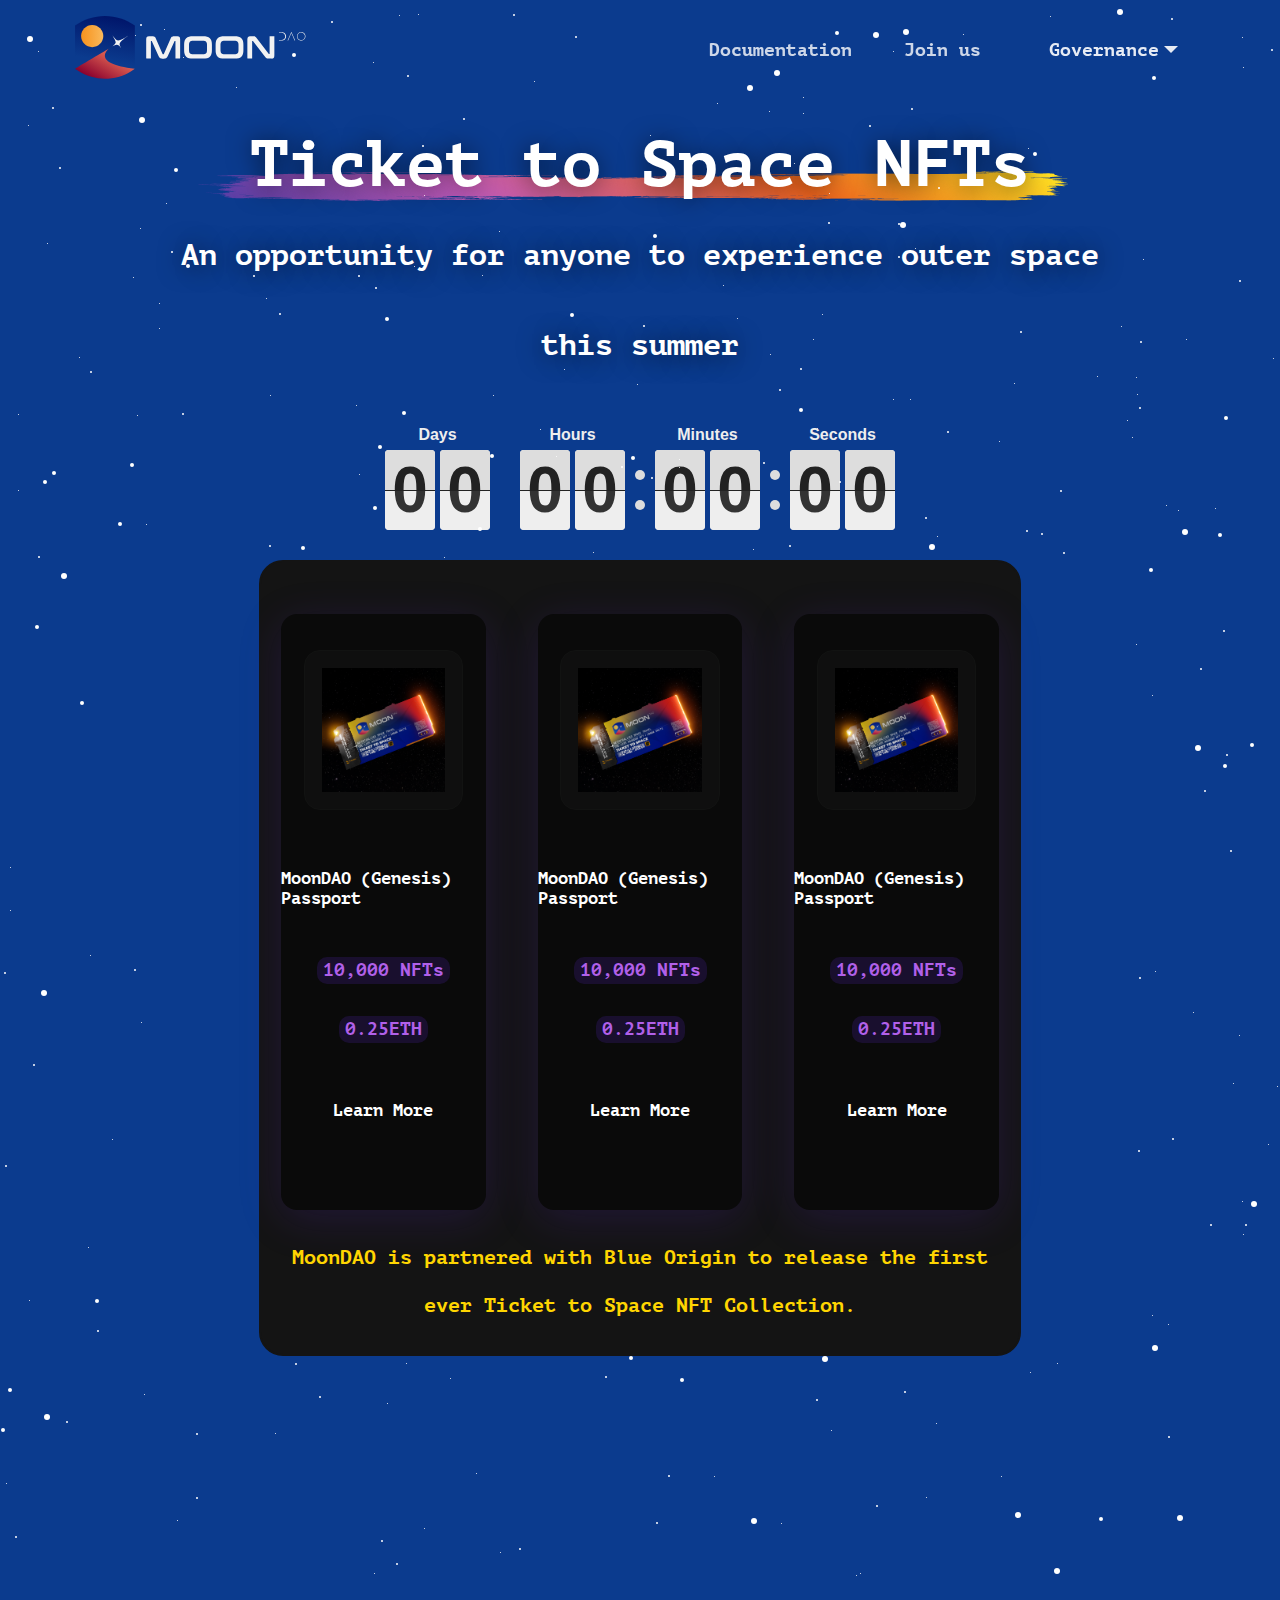
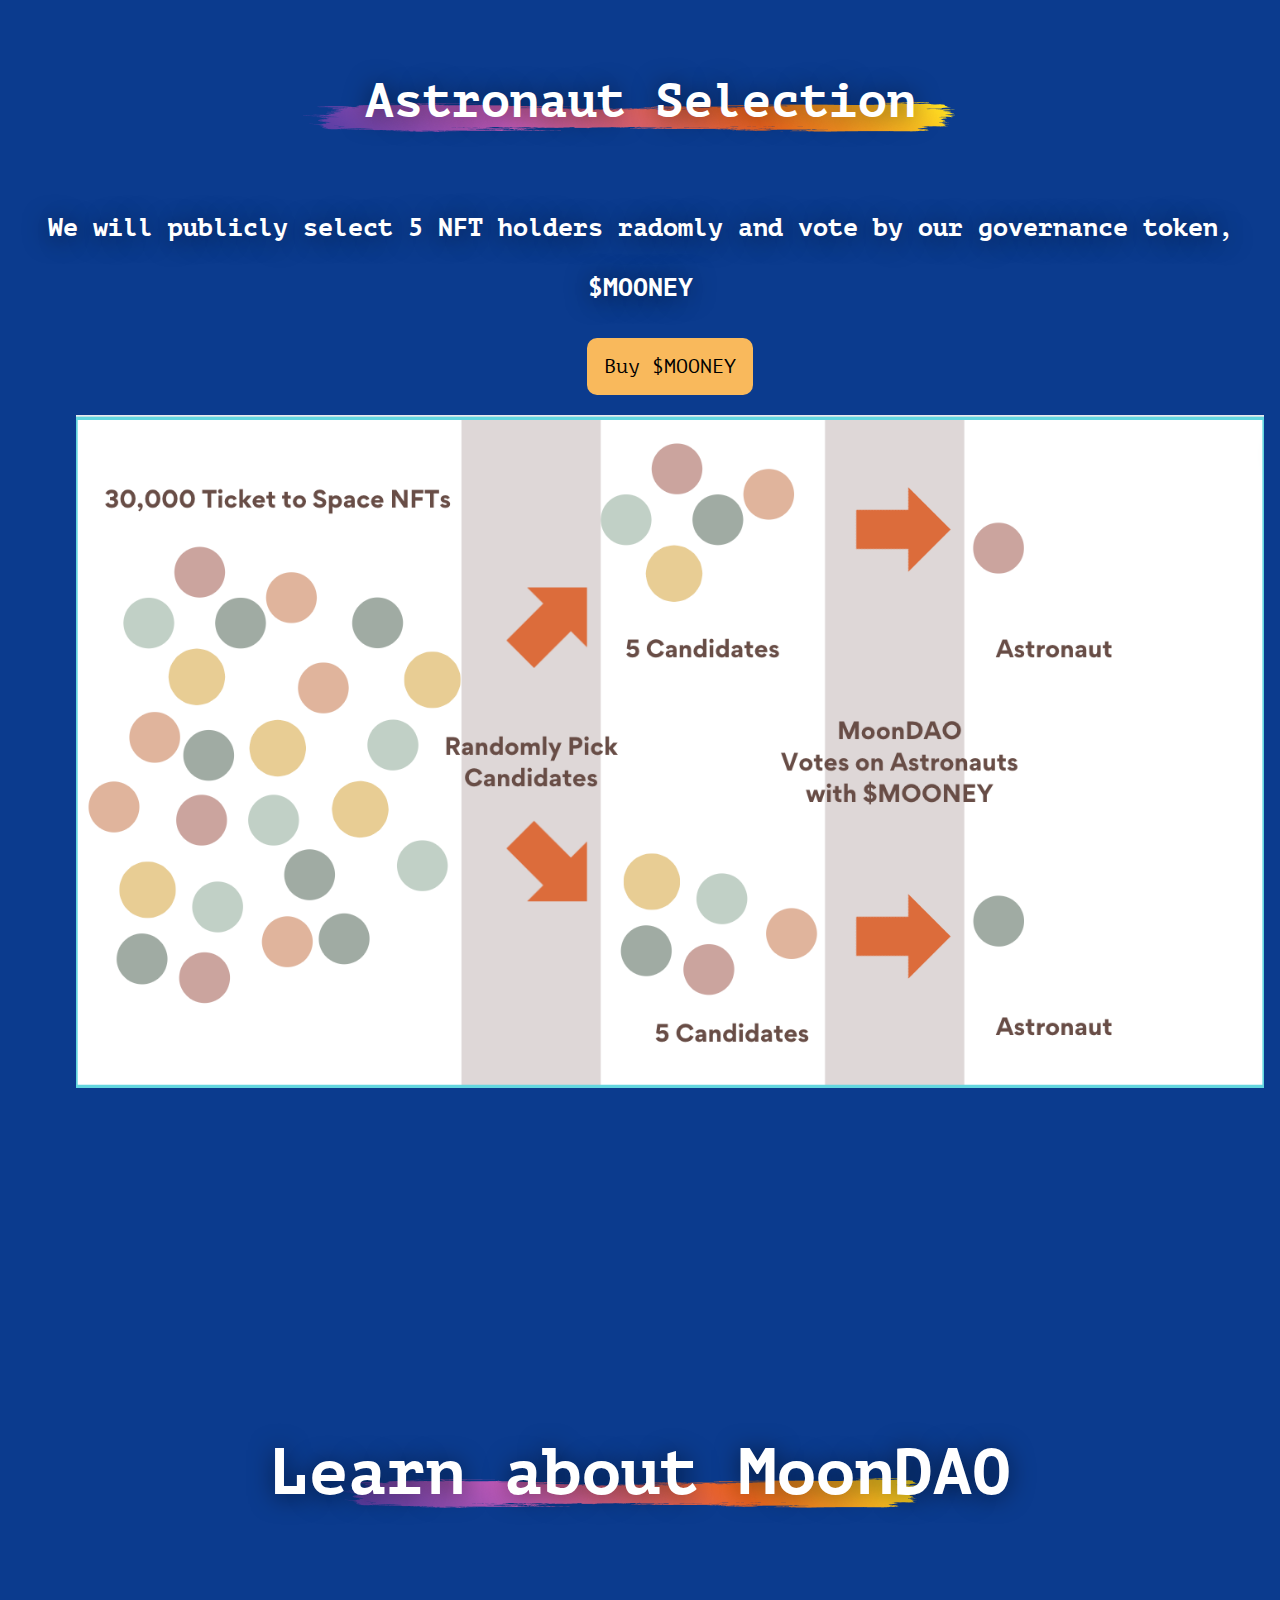
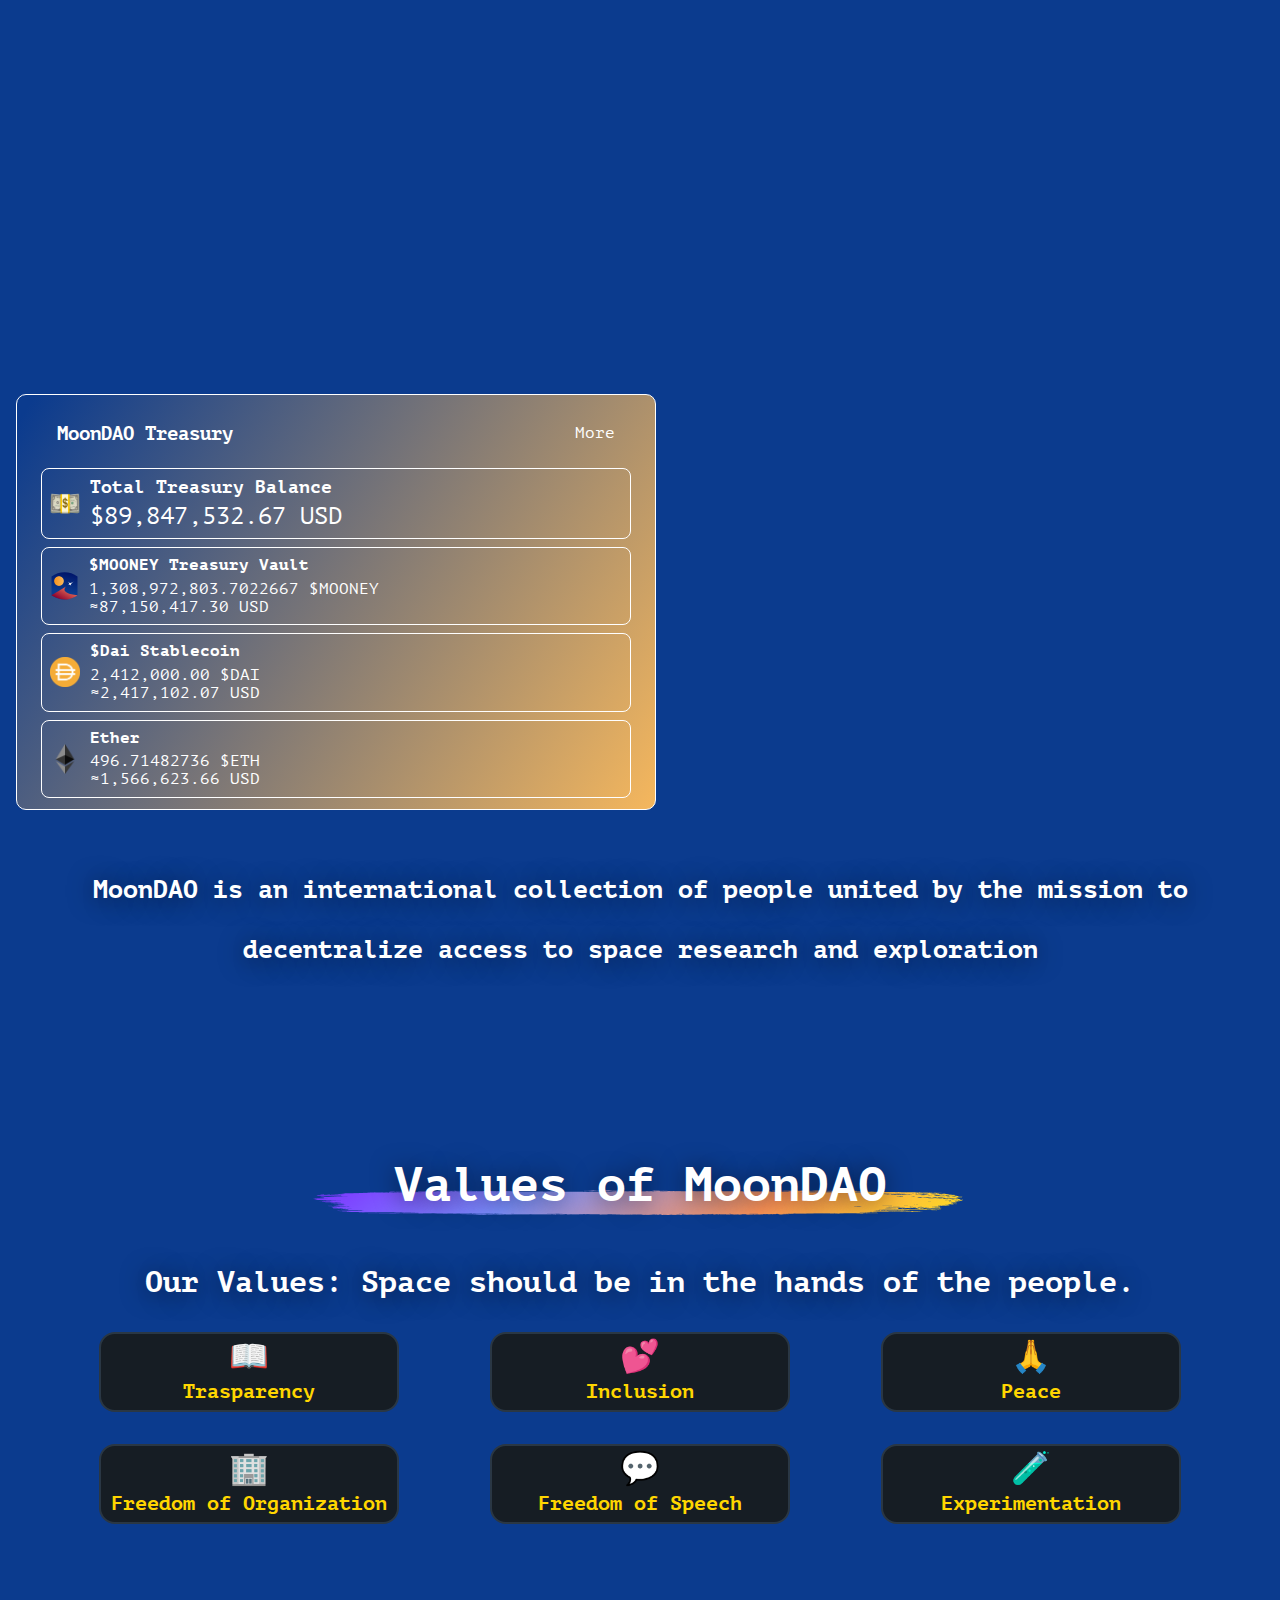
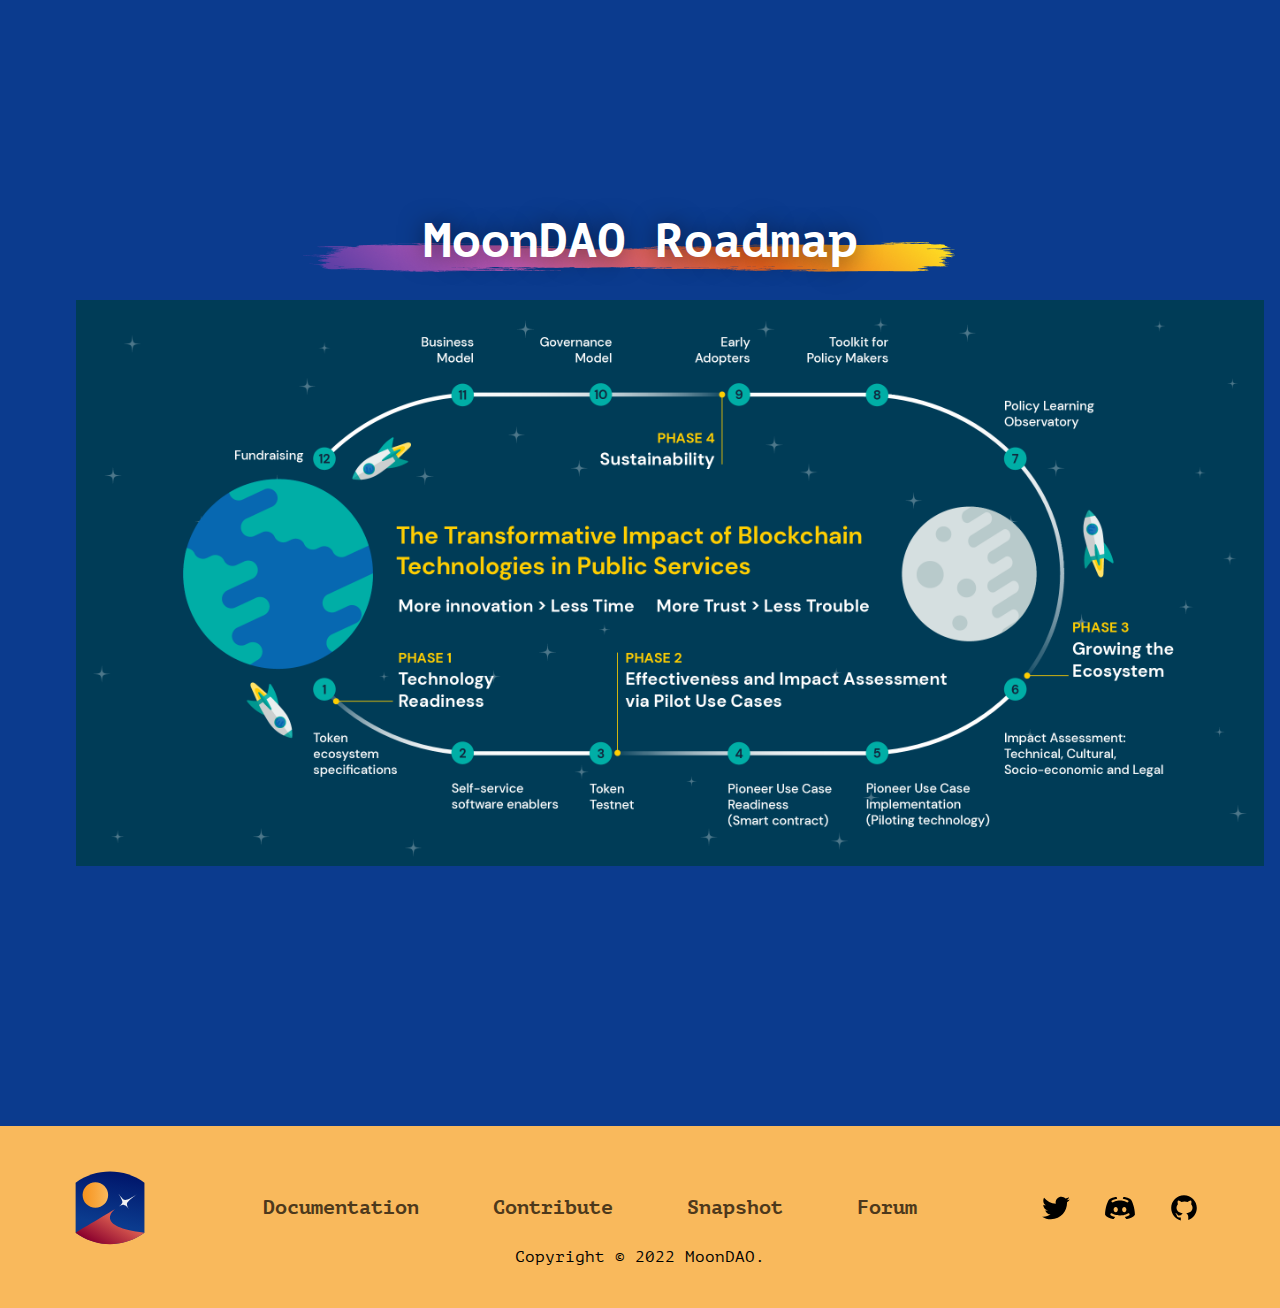
==== commit 36749dc1: "change detail" ====
--- a/index.html
+++ b/index.html
@@ -260,7 +260,7 @@
           <h3 class="idea__title">Astronaut Selection</h3>
           <h3 class="idea__title2">Astronaut Selection</span></h3>
           
-          <p class="get_subtitle">We will publicly select five NFT holders at random and then vote on them with our governance token, $MOONEY</p>
+          <p class="get_subtitle">We will publicly select 5 NFT holders radomly and vote by our governance token, $MOONEY</p>
           <div class="roadmap">
             <a href="https://app.uniswap.org/#/swap?&amp;inputCurrency=ETH&amp;outputCurrency=0x20d4DB1946859E2Adb0e5ACC2eac58047aD41395"
             class="Button Big Primary Outlined" id="heroButton" target="_blank">Buy $MOONEY</a>
--- a/css/main.css
+++ b/css/main.css
@@ -1060,10 +1060,20 @@
     padding: 17px;
     background: #0f0f0f;
   }
-  .ticketimg:hover{
-    width: 100%;
-    animation-delay: 1s;
-  }
+  .ticketimg:hover {
+    animation: move .3s linear forwards;
+  }
+
+  @keyframes move {
+    0% {
+        transform: scale(1);
+    }
+
+    100% {
+        transform: scale(1.1);
+    }
+  }
+
   .network__card-text {
     margin-bottom: 32px; 
     text-align: center;}
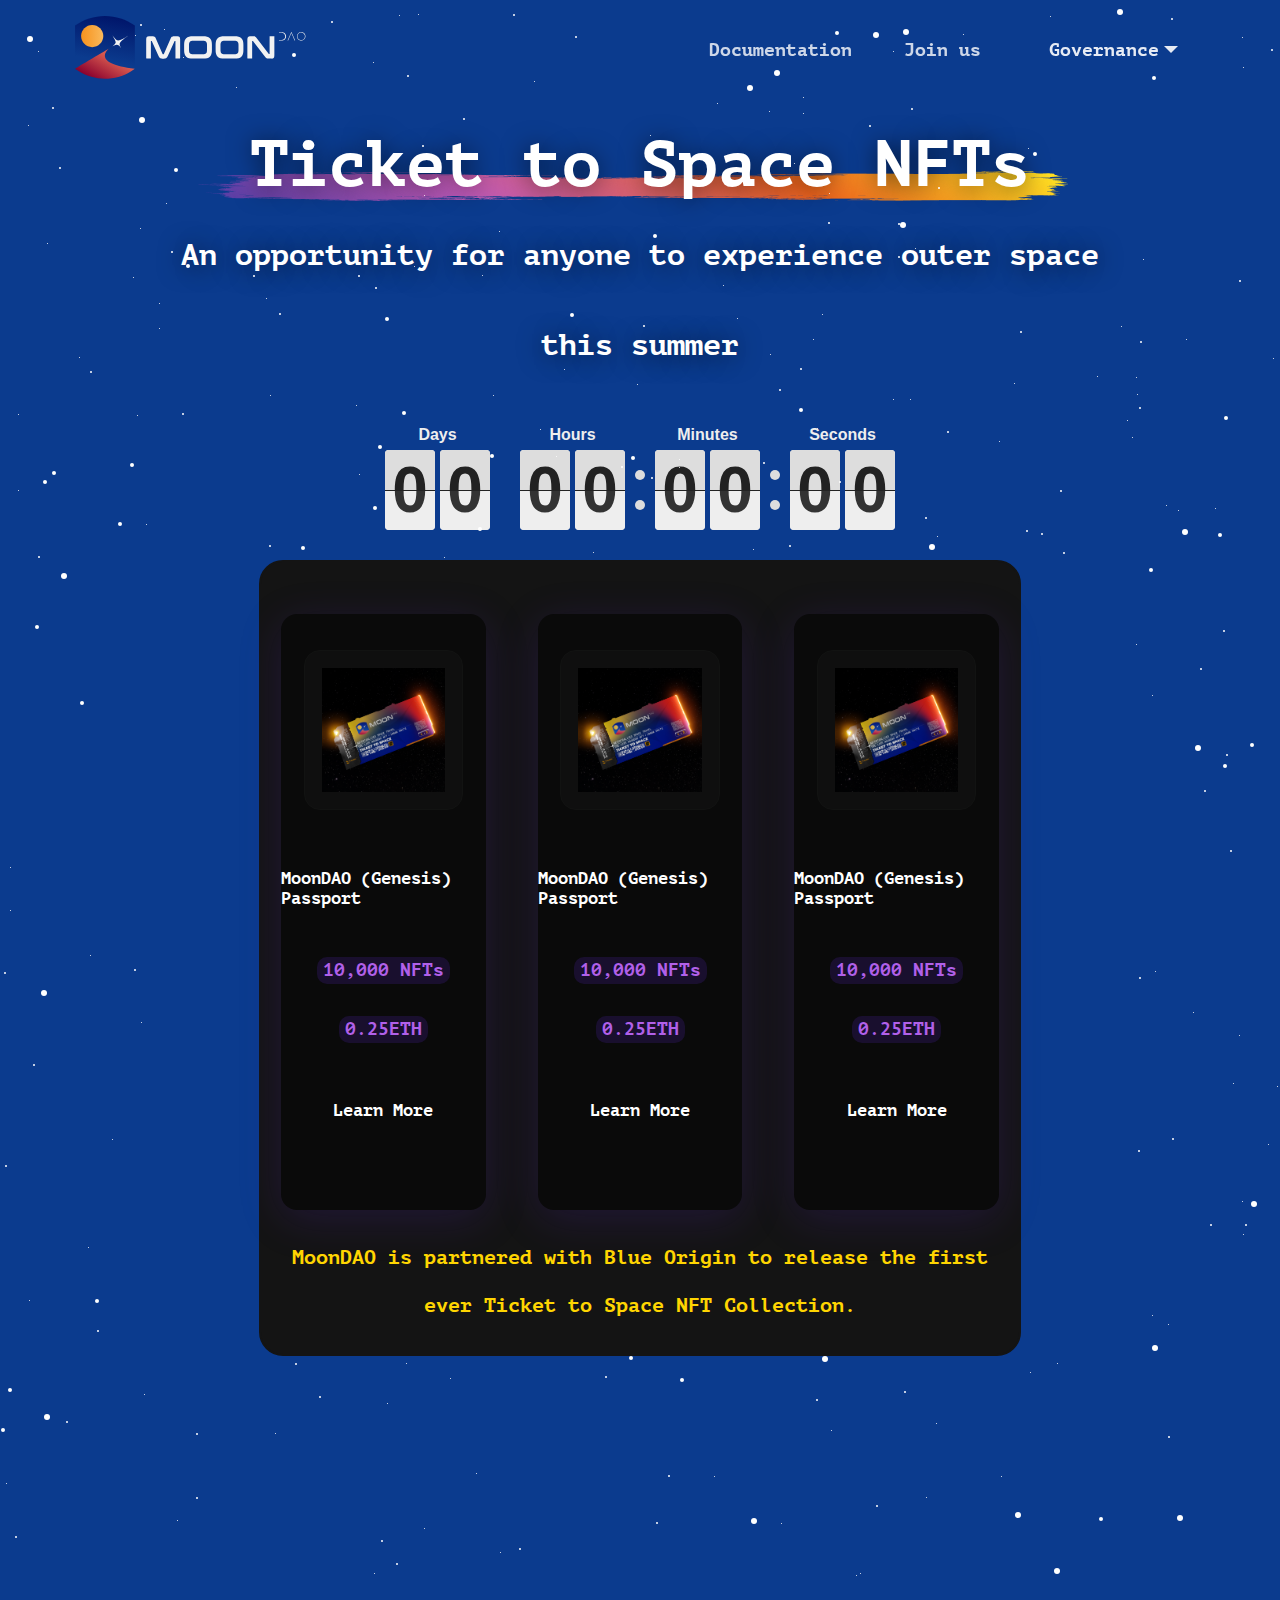
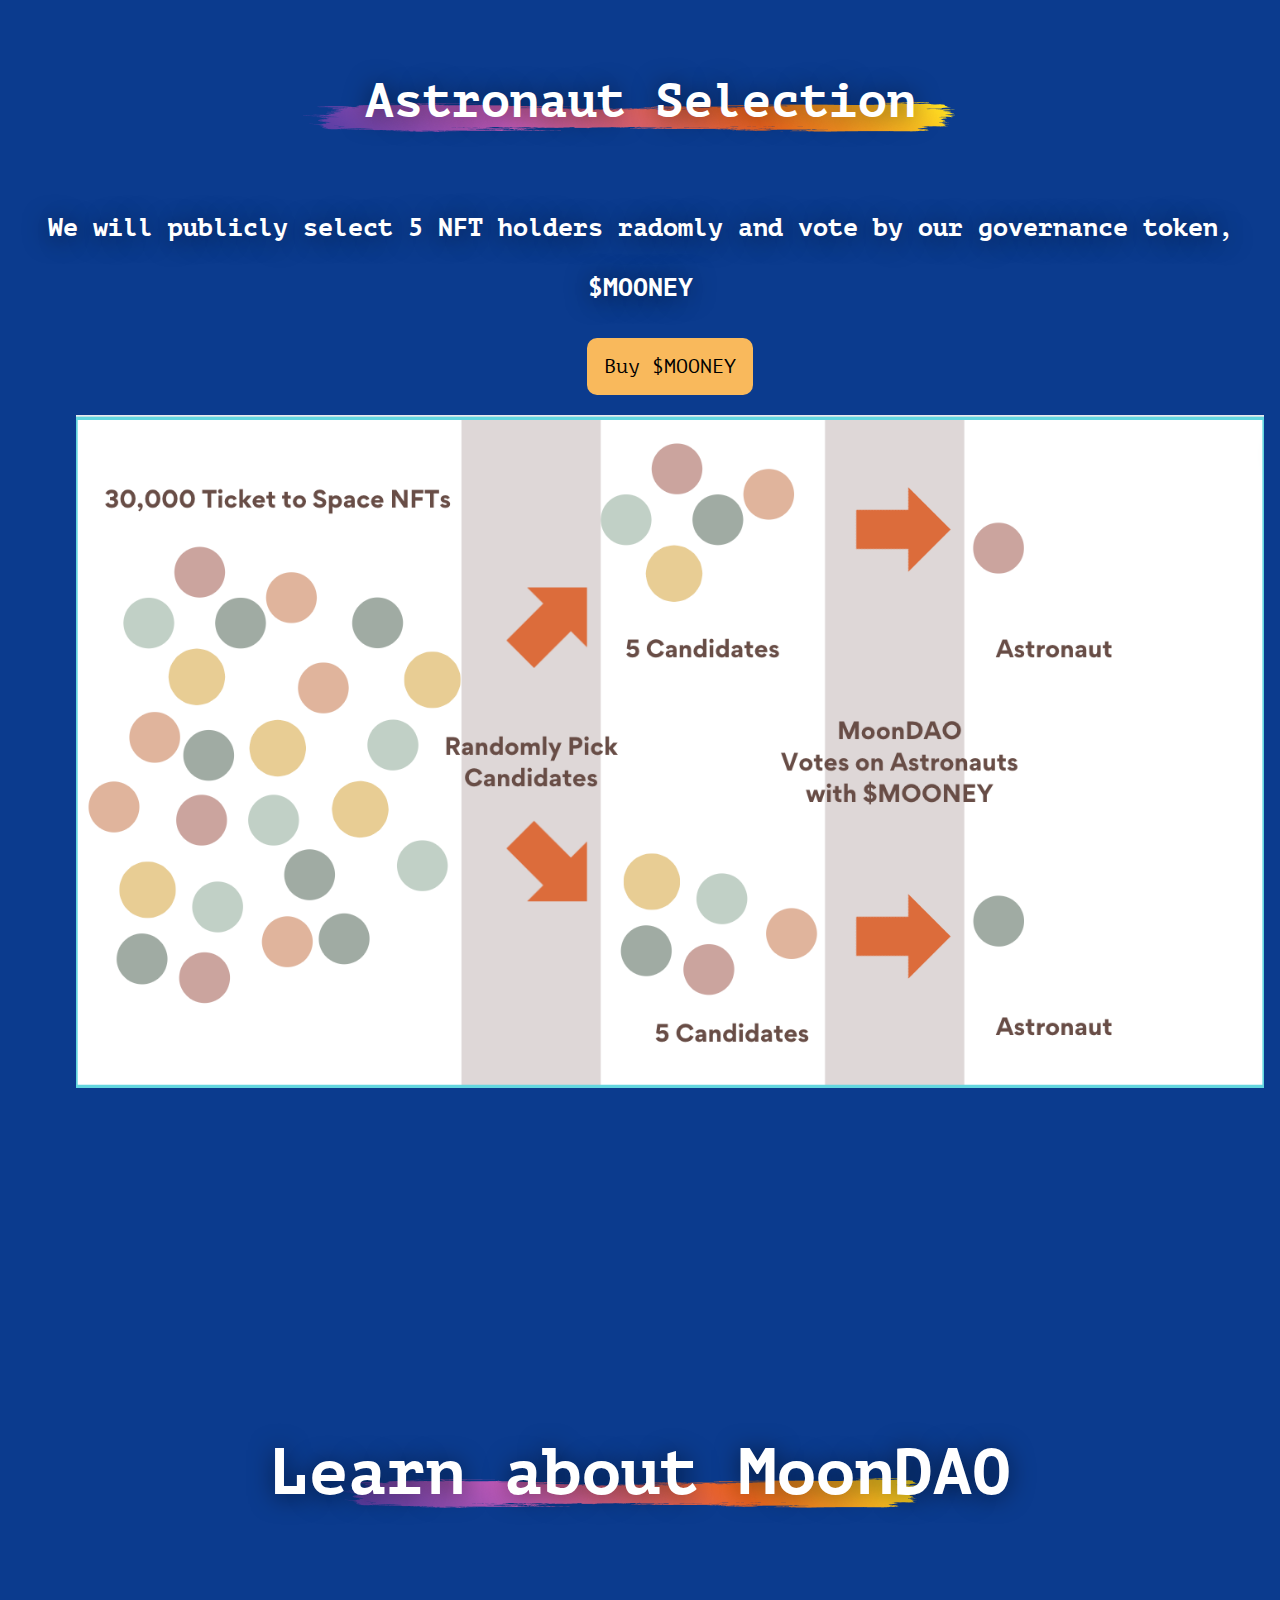
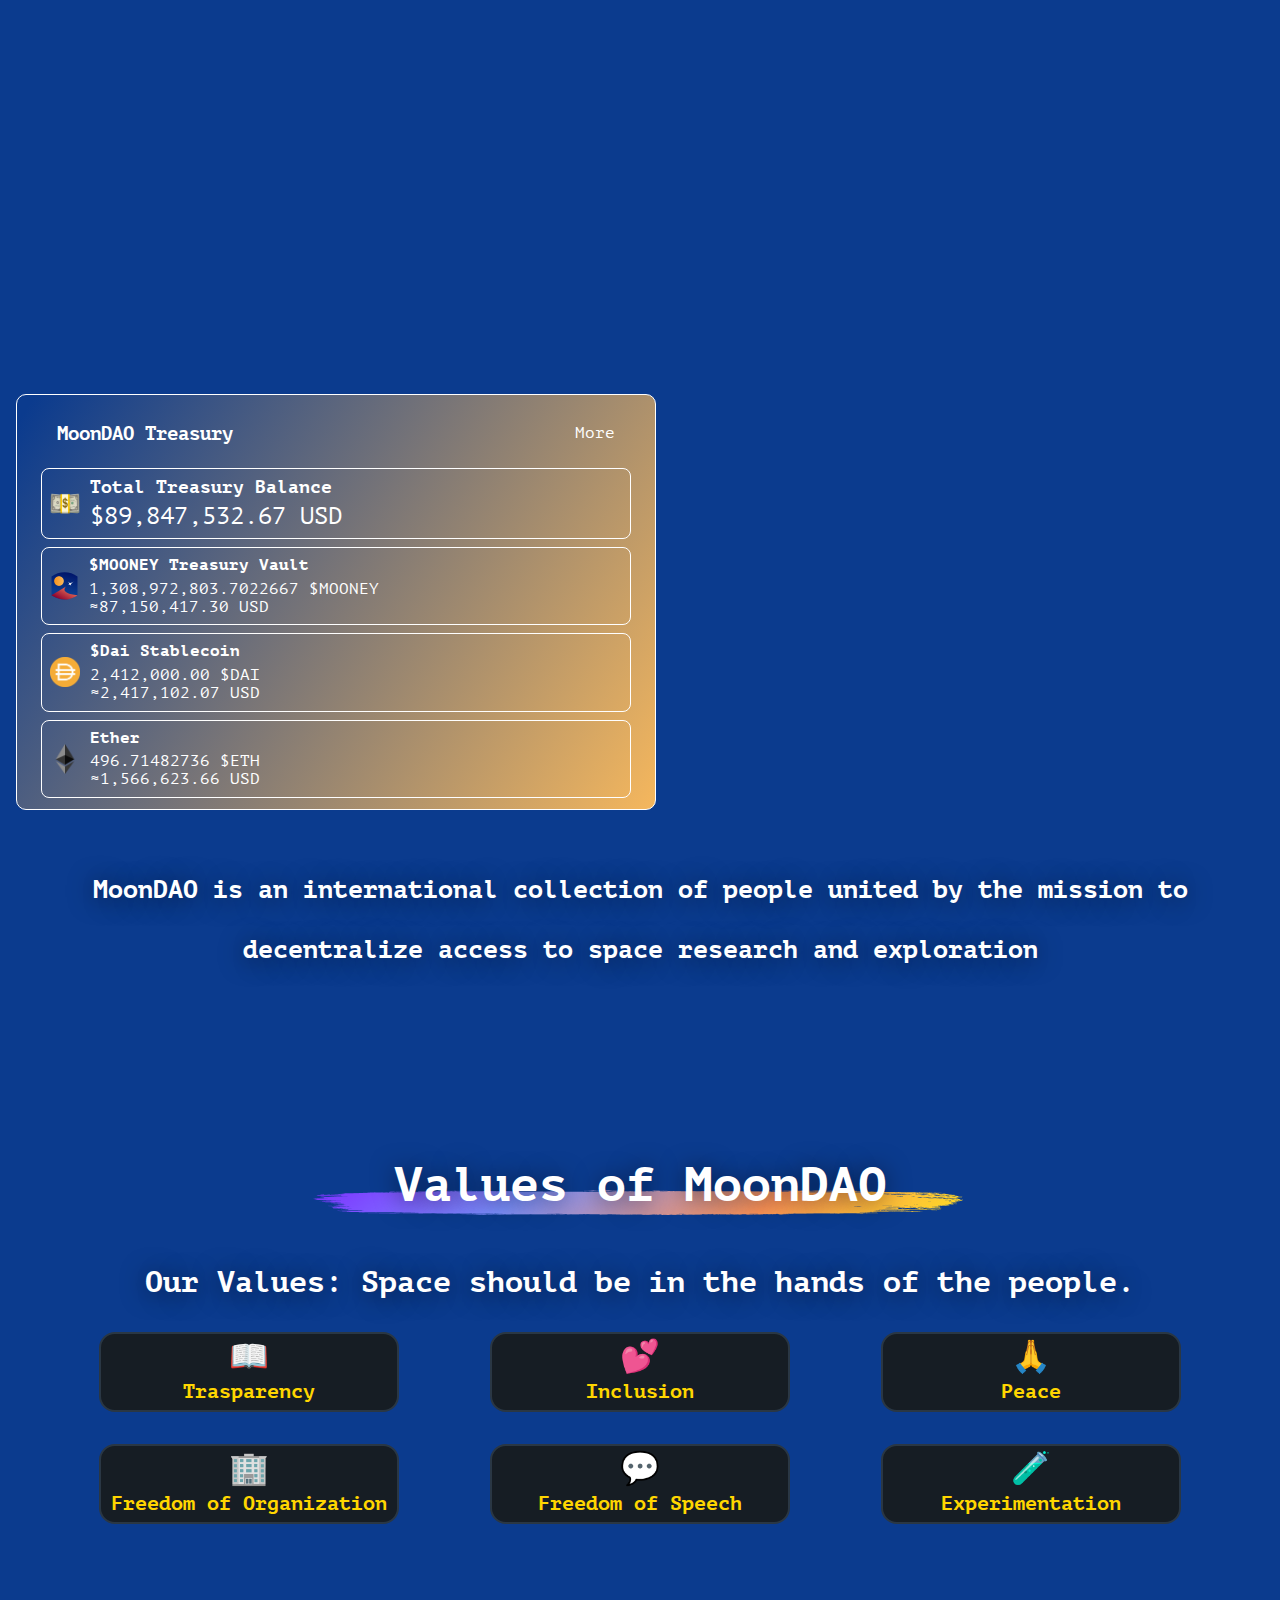
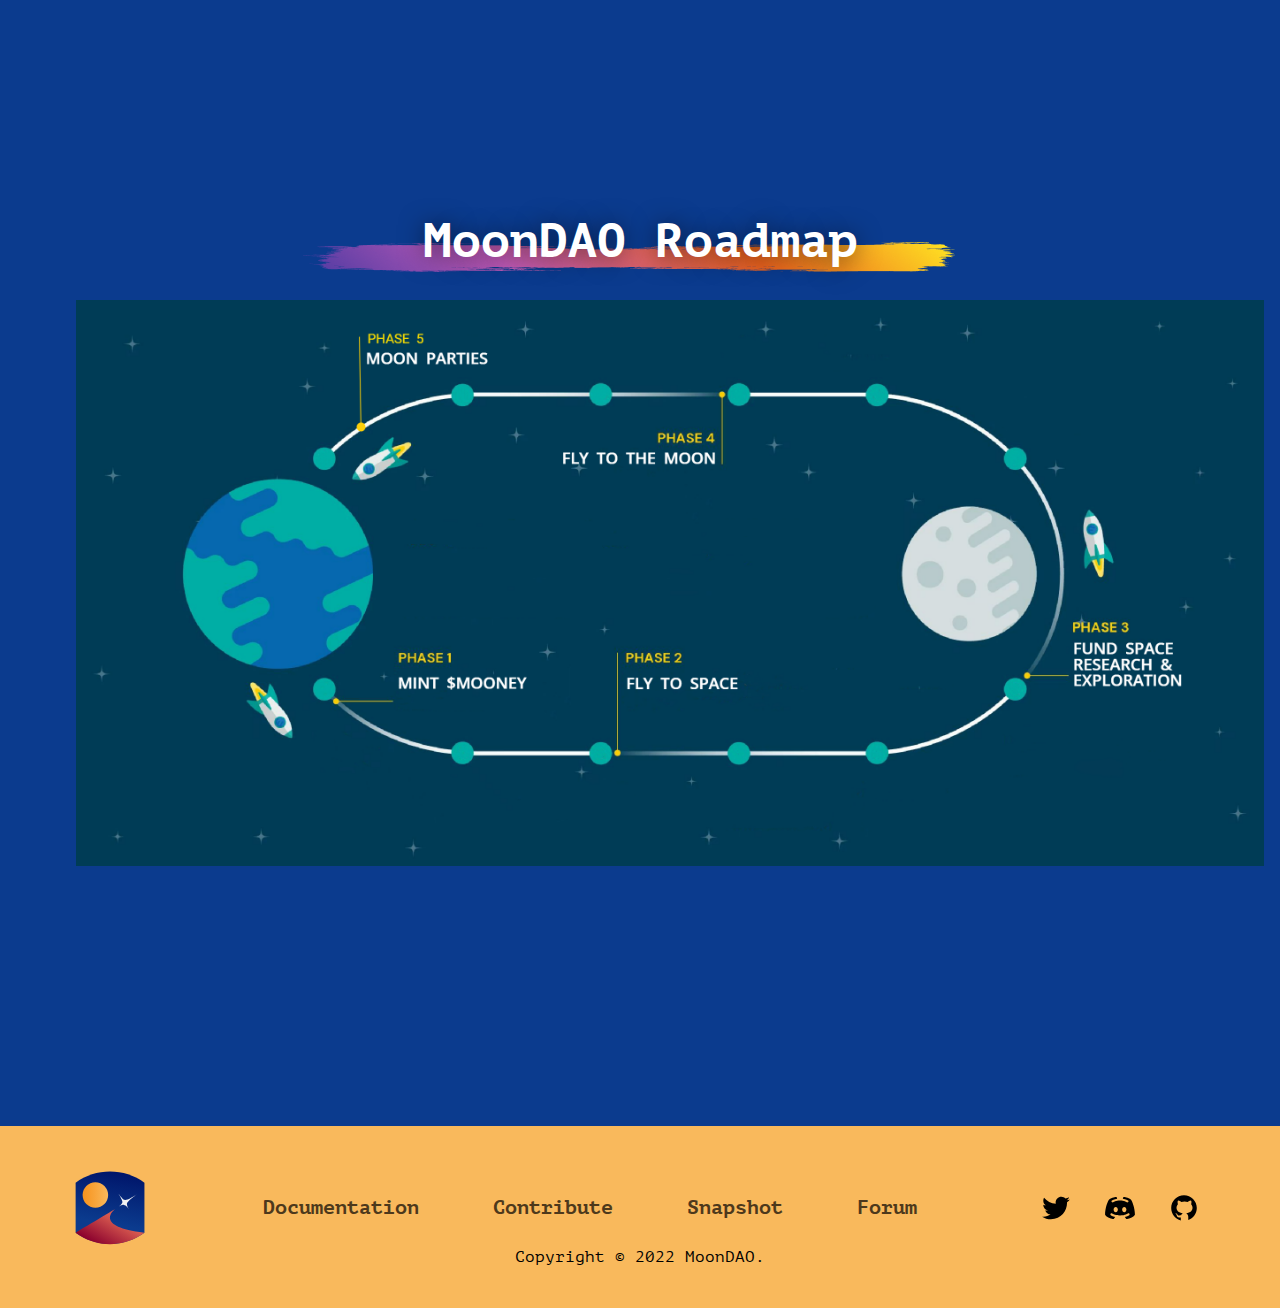
==== commit 0e52a26c: "change something" ====
--- a/index.html
+++ b/index.html
@@ -510,6 +510,8 @@
 
     <div class="paddings"></div>
 
+
+
     <footer class="footer">
       <div class="container">
         <div class="footer__inner">
@@ -552,6 +554,10 @@
 <script src="./javascript/main.js"></script>
 <script src="./javascript/aos.js"></script>
 <script src="./javascript/flipdown.js"></script>
+
+<script src="./javascript/jquery-3.6.0.js"></script>
+
+
 <script>
   /* When the user clicks on the button, 
   toggle between hiding and showing the dropdown content */
--- a/css/main.css
+++ b/css/main.css
@@ -2161,6 +2161,7 @@
 
 @media (max-width: 550px){
   #flipdown {
-    margin-left: -15px;
+    margin: 15px auto;
   }  
 }
+
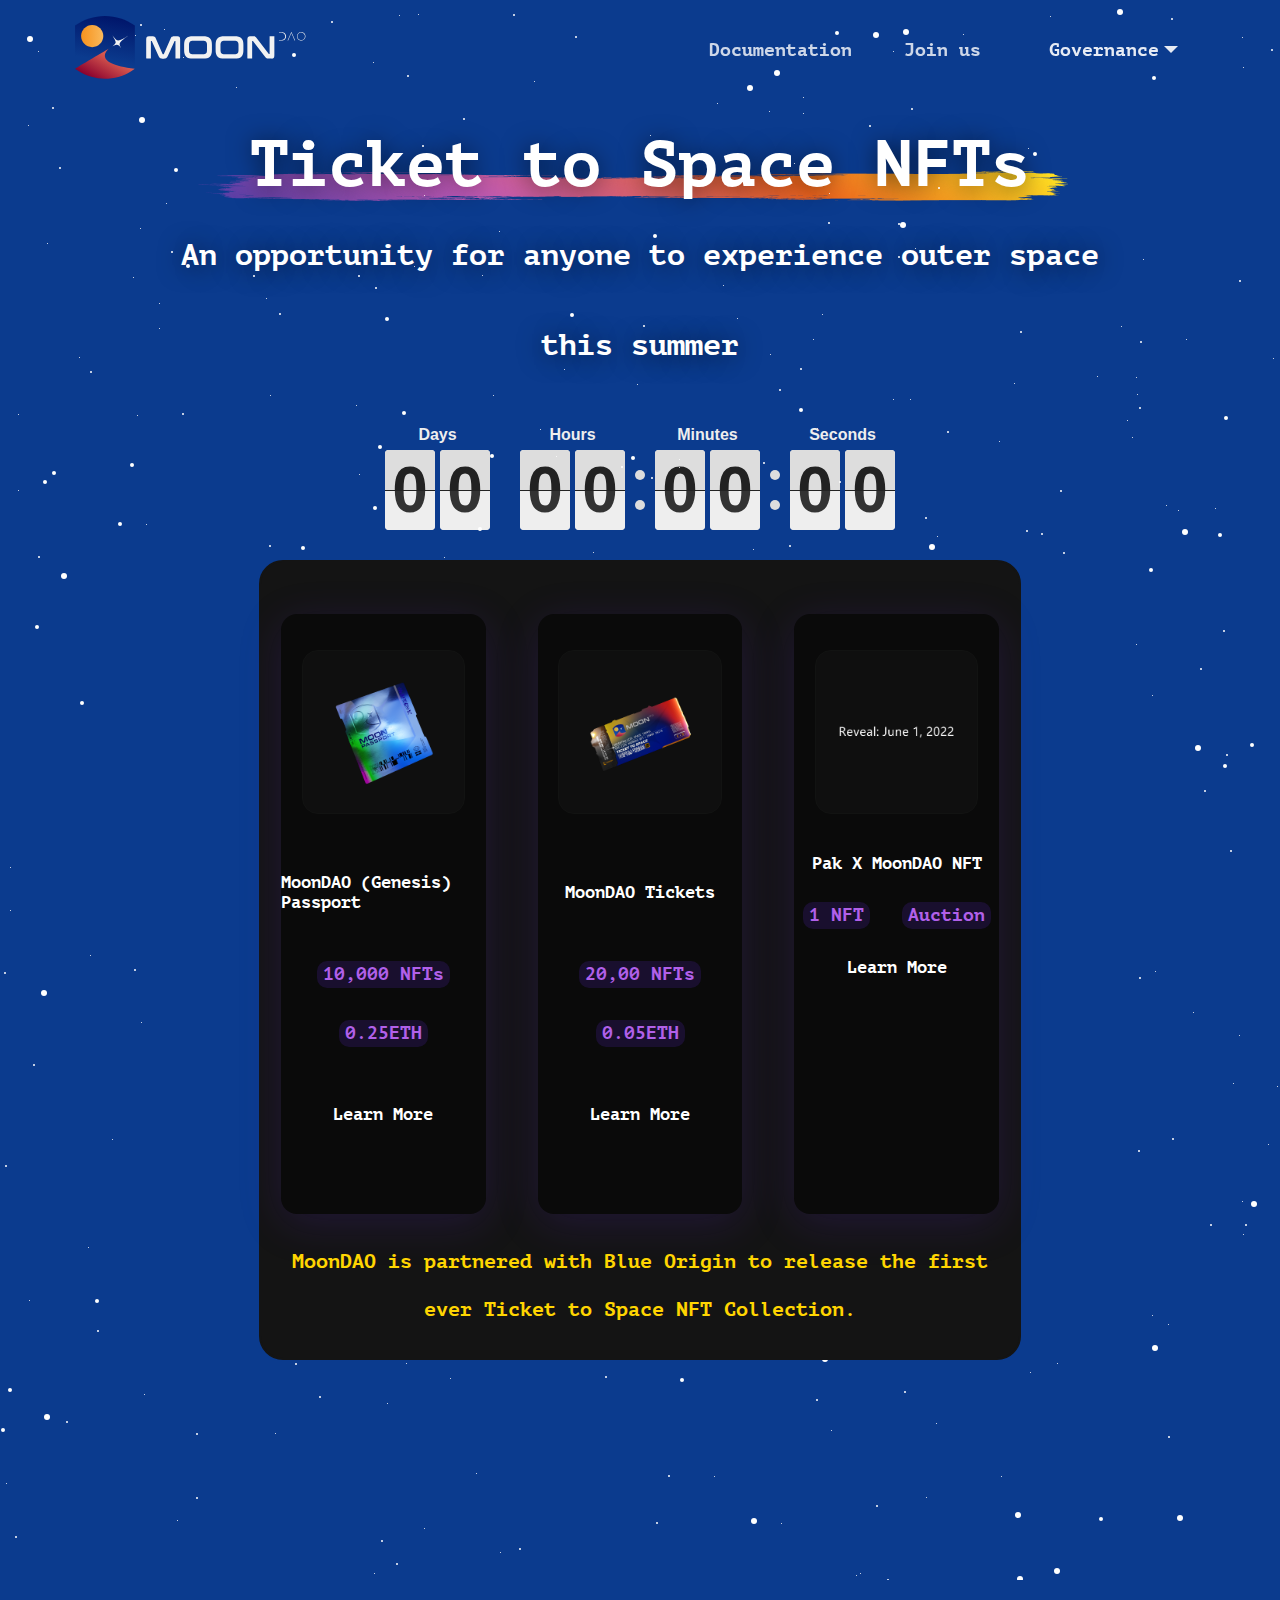
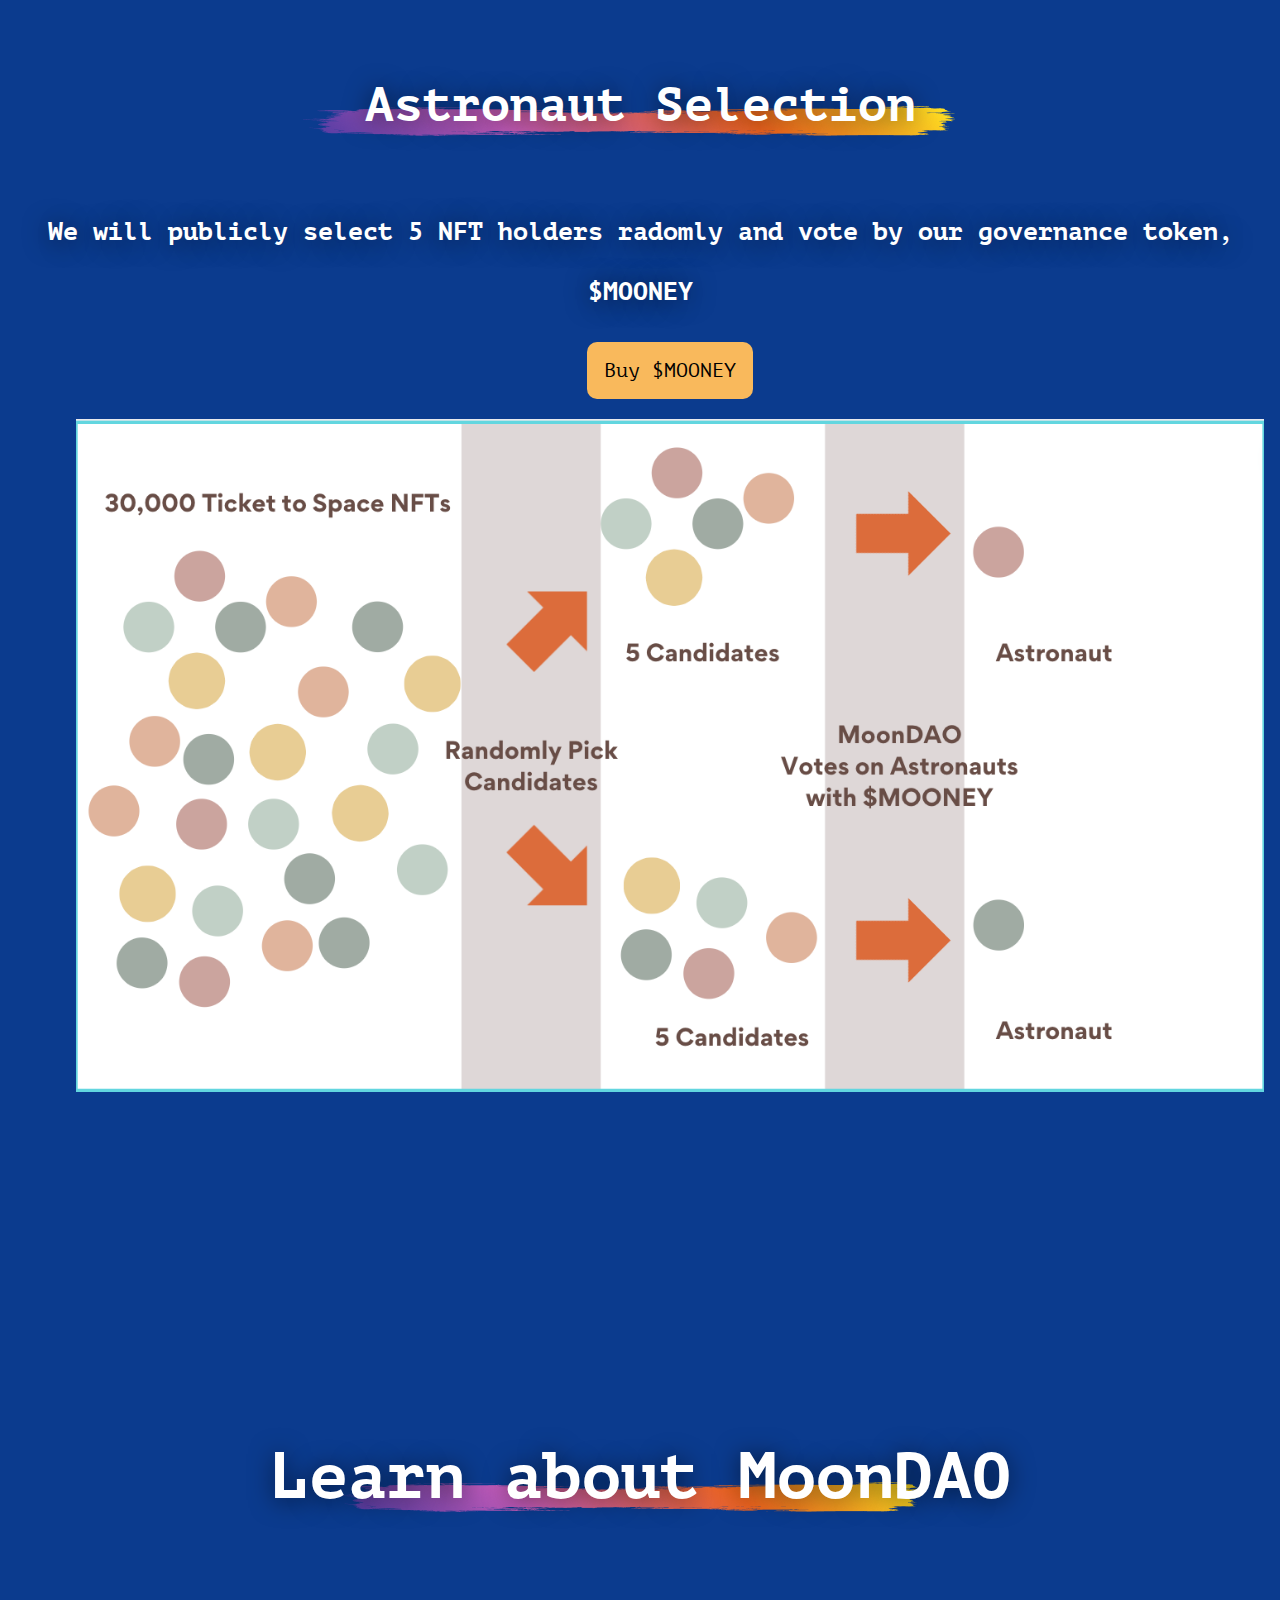
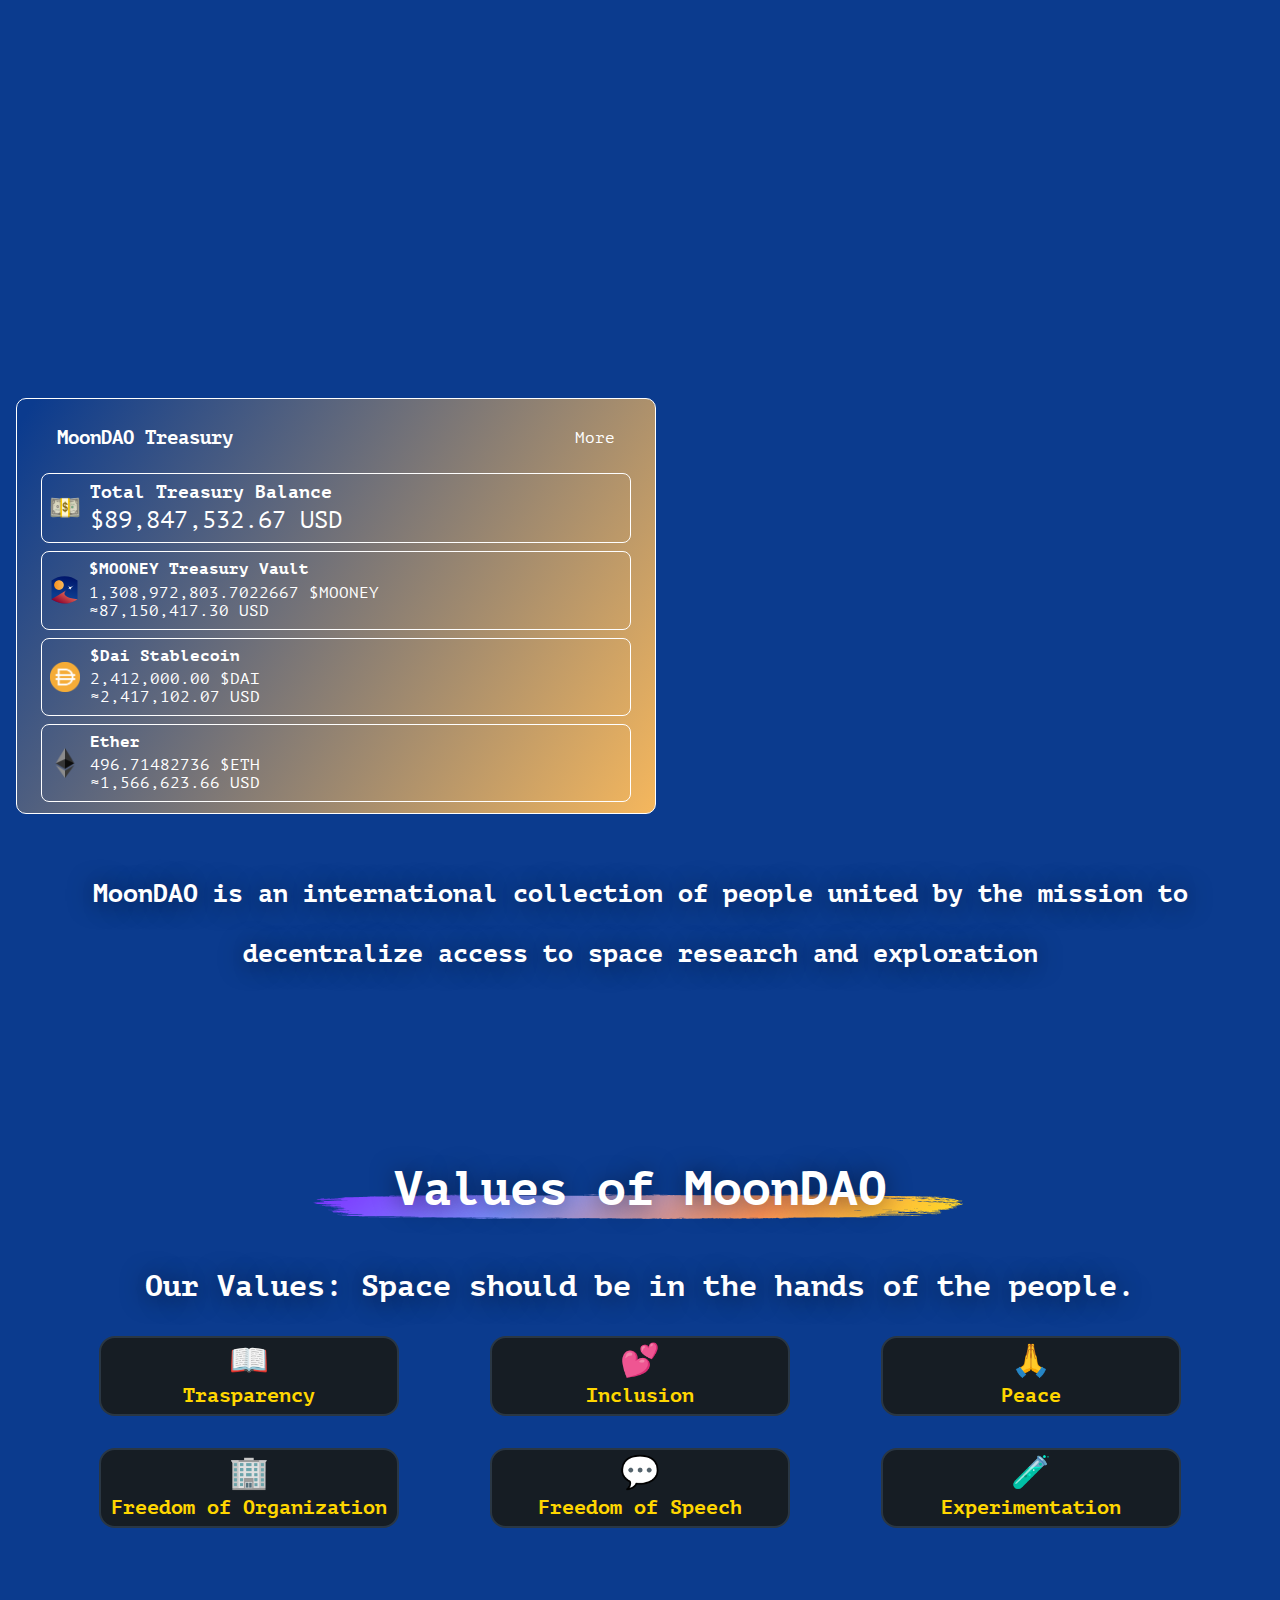
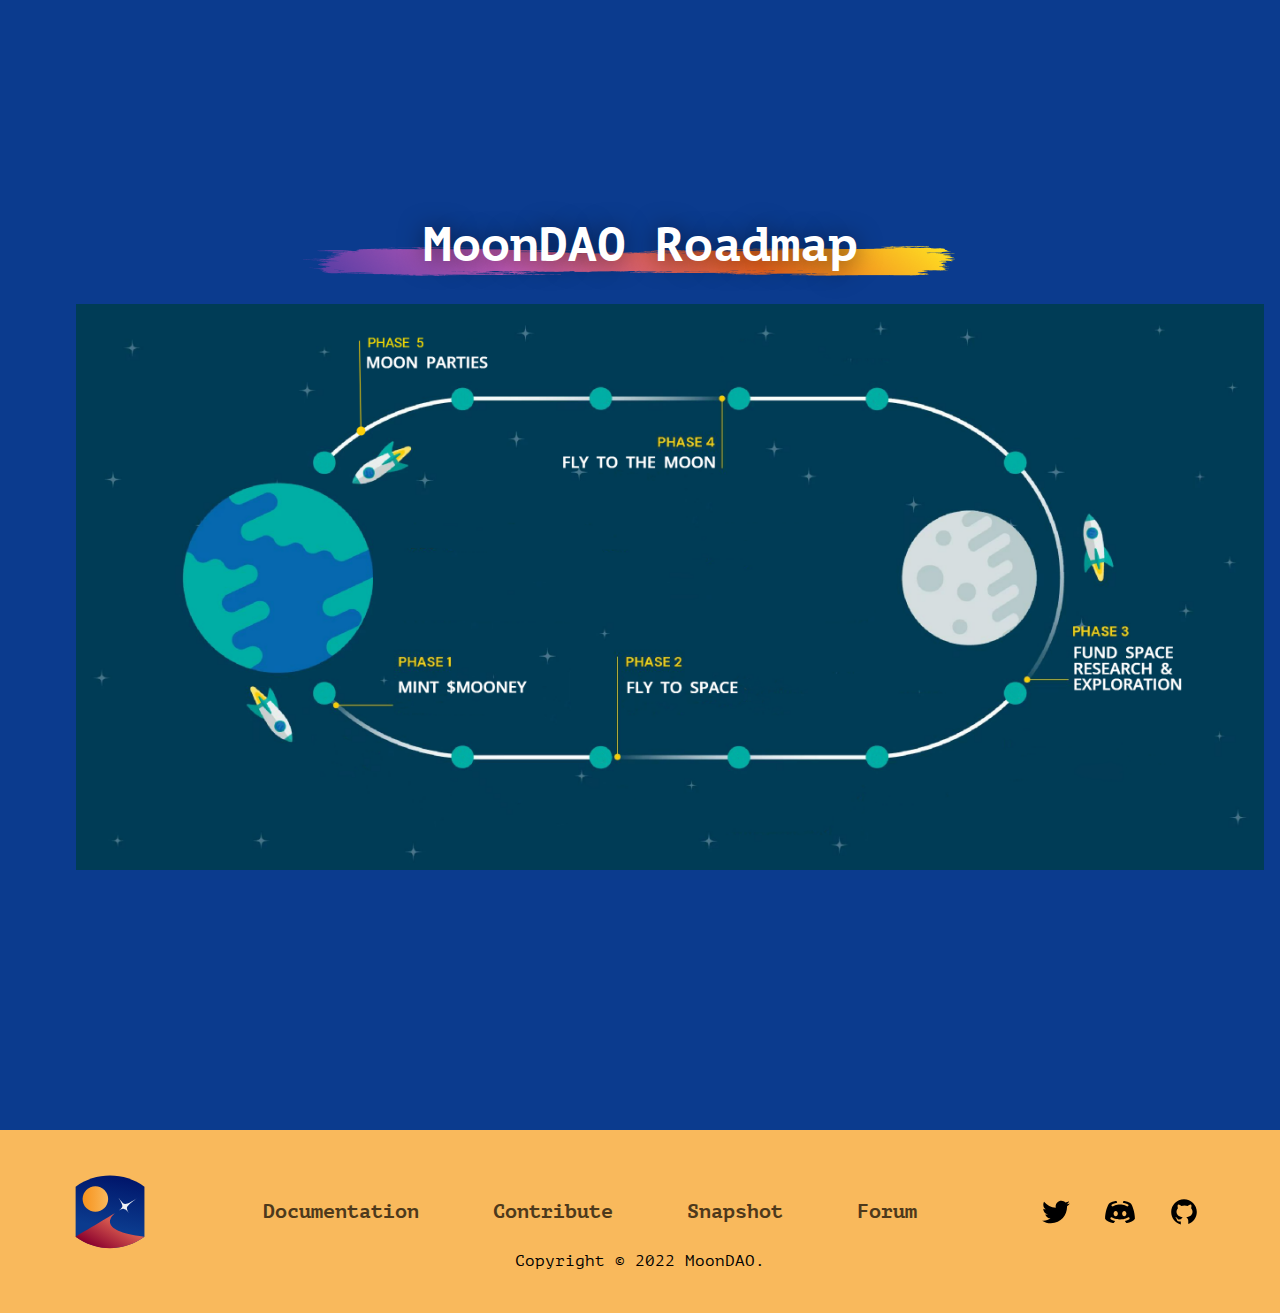
==== commit 6895b2e7: "Change NFT pic" ====
--- a/index.html
+++ b/index.html
@@ -128,7 +128,7 @@
 
                     <div class="network__card">
                       <div class="network__card-text">
-                        <img src="./image/ticket1.png" alt="" class="ticketimg">
+                        <img src="./image/Pass_2.png" alt="" class="ticketimg">
                       </div>
                       <div class="network__card-items">
                         <div class="network__card-item">
@@ -153,17 +153,17 @@
       
                     <div class="network__card">
                       <div class="network__card-text">
-                        <img src="./image/ticket1.png" alt="" class="ticketimg">
+                        <img src="./image/Ticket_1.png" alt="" class="ticketimg">
                       </div>
                       <div class="network__card-items">
                         <div class="network__card-item">
       
-                          <div class="network__card-name ">MoonDAO (Genesis) Passport</div>
-                        </div>
-                        <div class="network__card-item">
-      
-                          <div class="network__card-name card_sub">10,000 NFTs</div>
-                          <div class="network__card-name card_sub">0.25ETH</div>
+                          <div class="network__card-name ">MoonDAO Tickets</div>
+                        </div>
+                        <div class="network__card-item">
+      
+                          <div class="network__card-name card_sub">20,00 NFTs</div>
+                          <div class="network__card-name card_sub">0.05ETH</div>
 
                         </div>
 
@@ -178,17 +178,17 @@
 
                     <div class="network__card">
                       <div class="network__card-text">
-                        <img src="./image/ticket1.png" alt="" class="ticketimg">
+                        <img src="./image/reveal.png" alt="" class="ticketimg">
                       </div>
                       <div class="network__card-items">
                         <div class="network__card-item">
       
-                          <div class="network__card-name ">MoonDAO (Genesis) Passport</div>
-                        </div>
-                        <div class="network__card-item">
-      
-                          <div class="network__card-name card_sub">10,000 NFTs</div>
-                          <div class="network__card-name card_sub">0.25ETH</div>
+                          <div class="network__card-name ">Pak X MoonDAO NFT</div>
+                        </div>
+                        <div class="network__card-item">
+      
+                          <div class="network__card-name card_sub">1 NFT</div>
+                          <div class="network__card-name card_sub">Auction</div>
 
                         </div>
 
--- a/css/main.css
+++ b/css/main.css
@@ -1054,10 +1054,10 @@
     box-shadow: 0px 9px 44px rgba(90, 38, 204, 0.19);
     border-radius: 16px; }
   .ticketimg{
-    width: 78%;
+    width: 80%;
     border: 1px solid #121312;
     border-radius: 16px;
-    padding: 17px;
+    padding: 20px;
     background: #0f0f0f;
   }
   .ticketimg:hover {
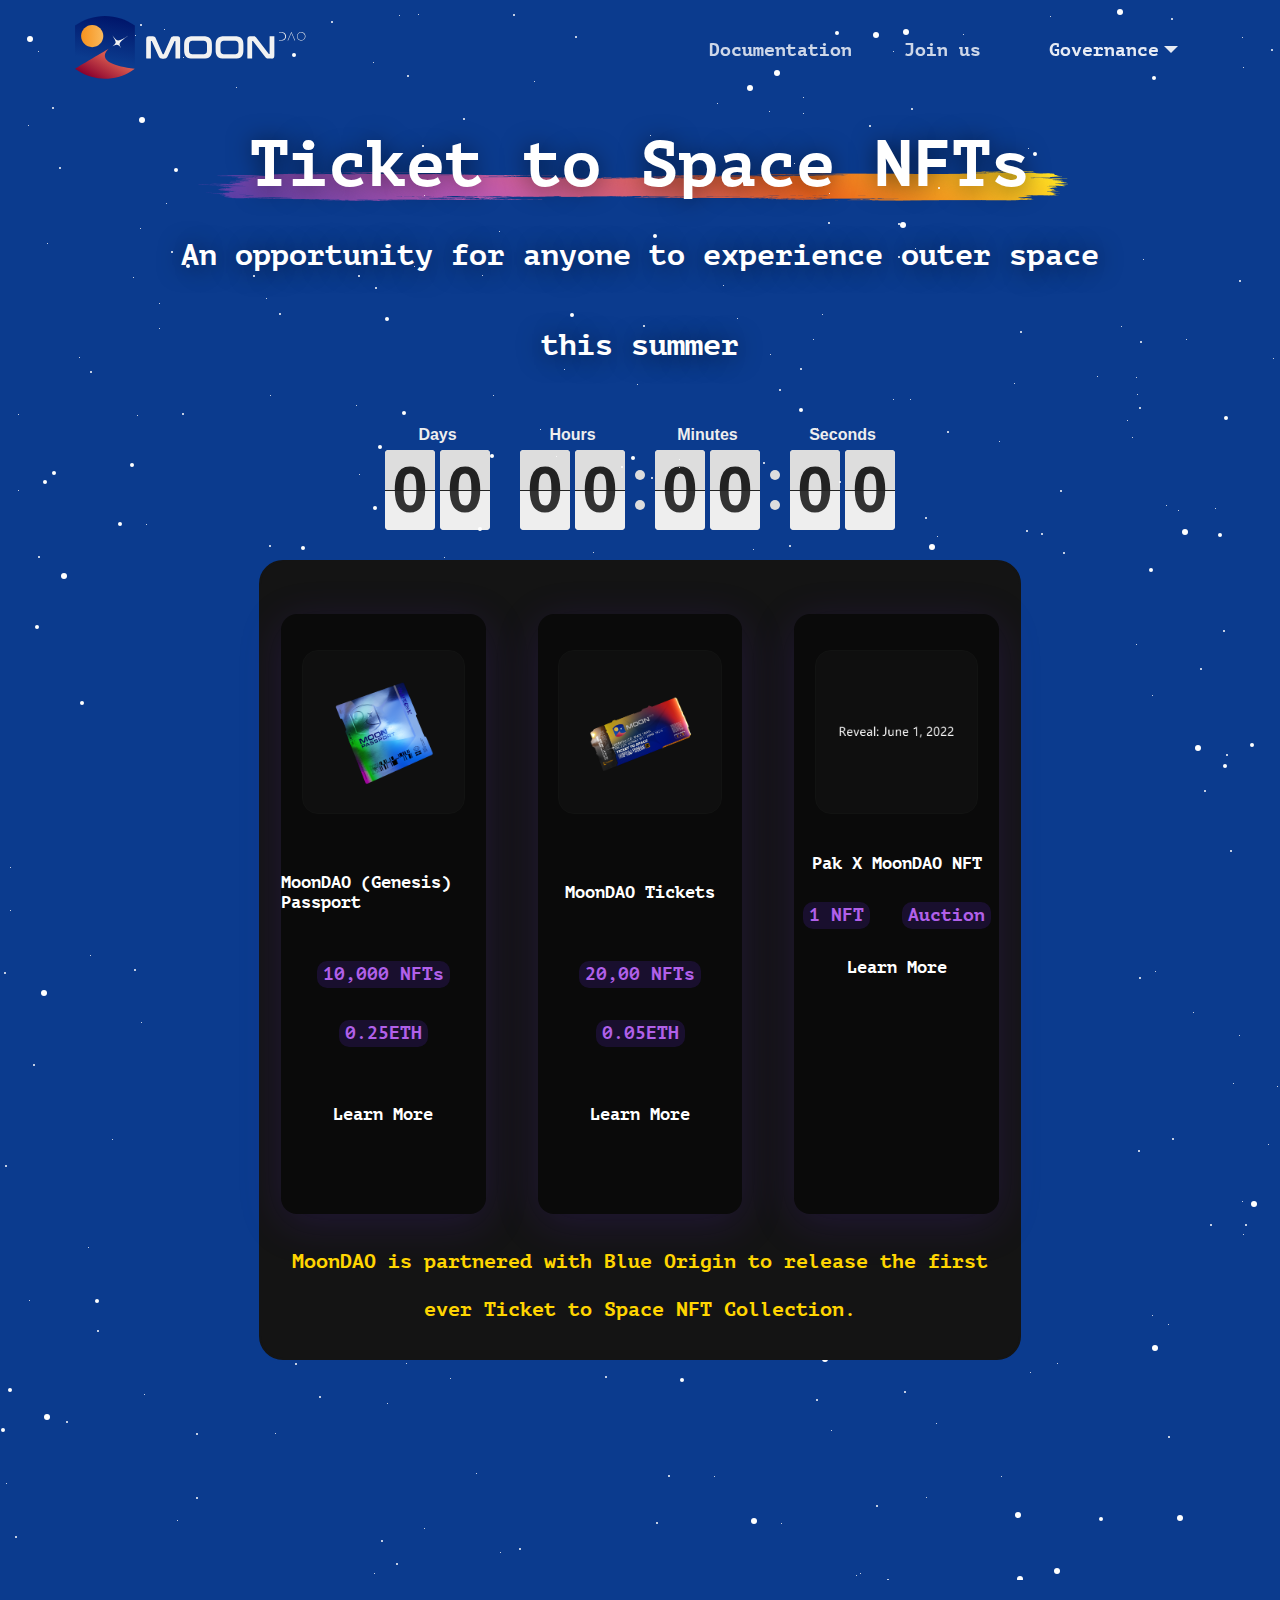
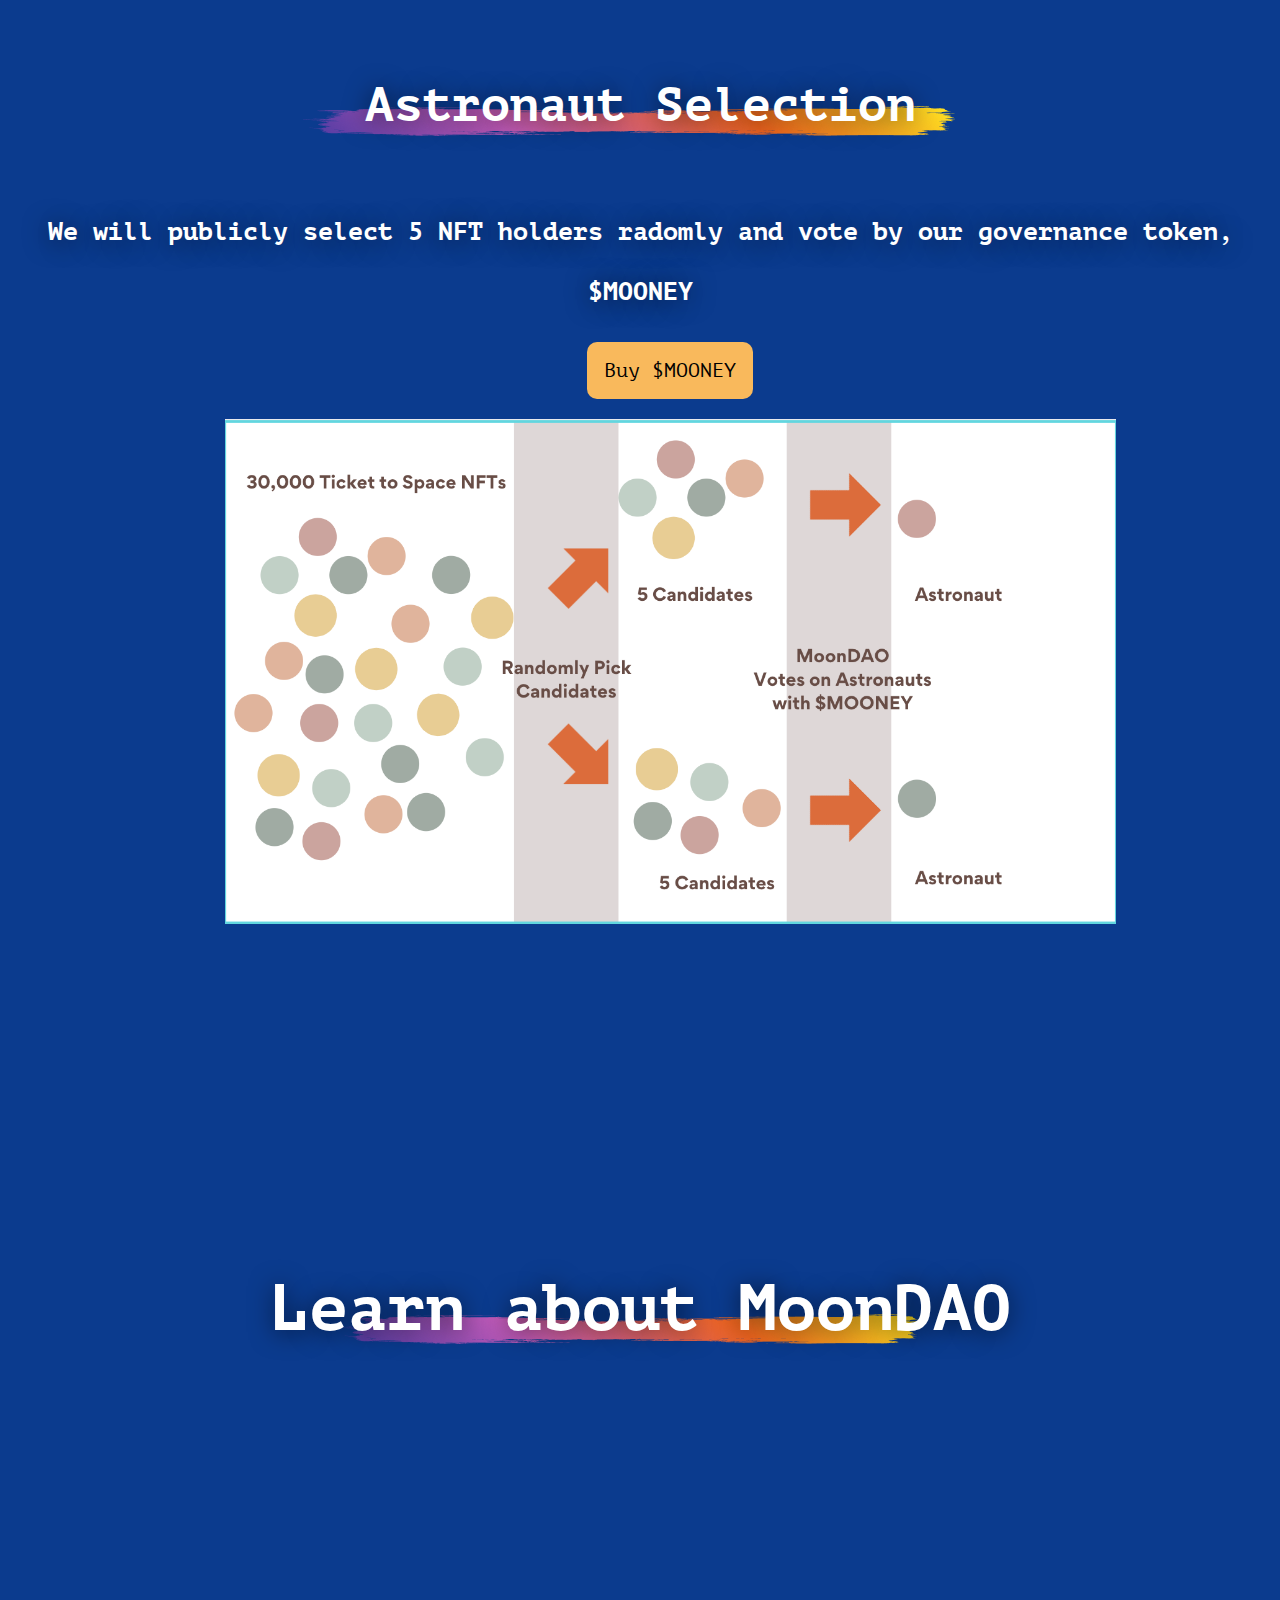
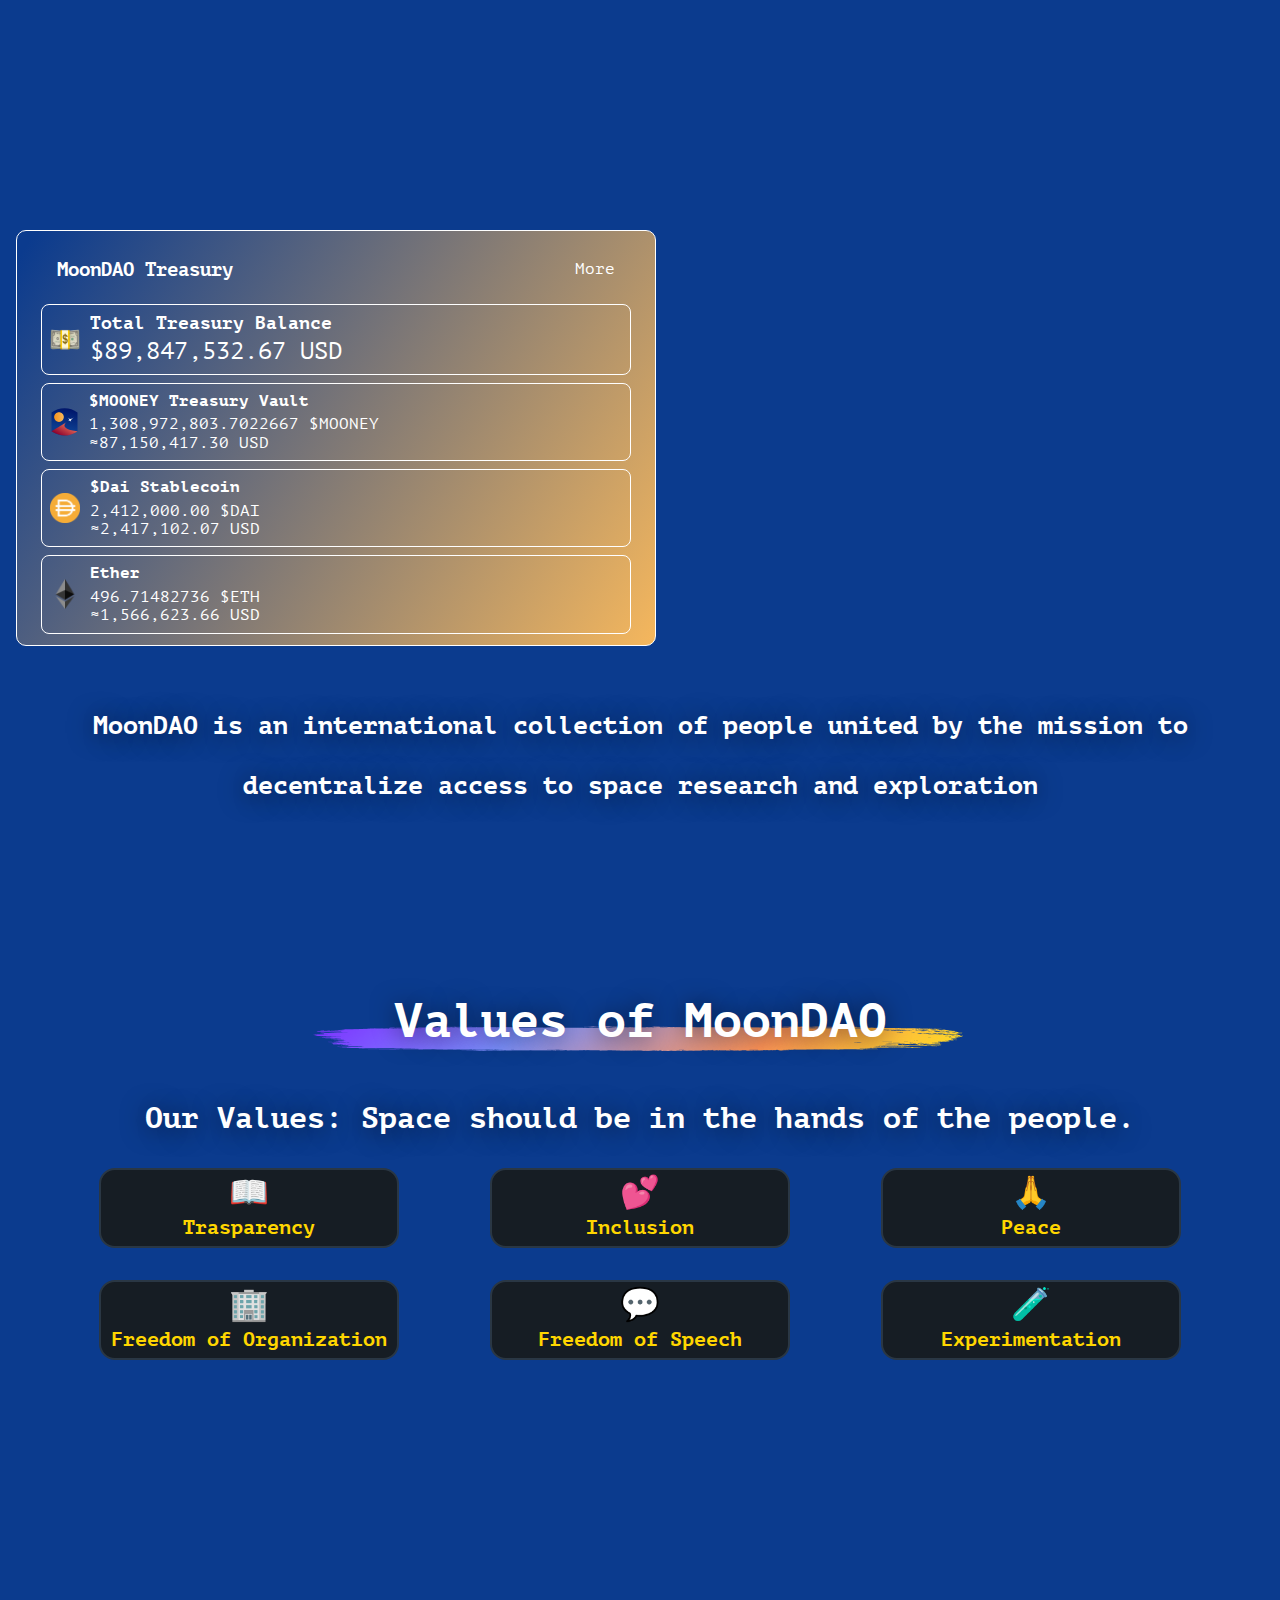
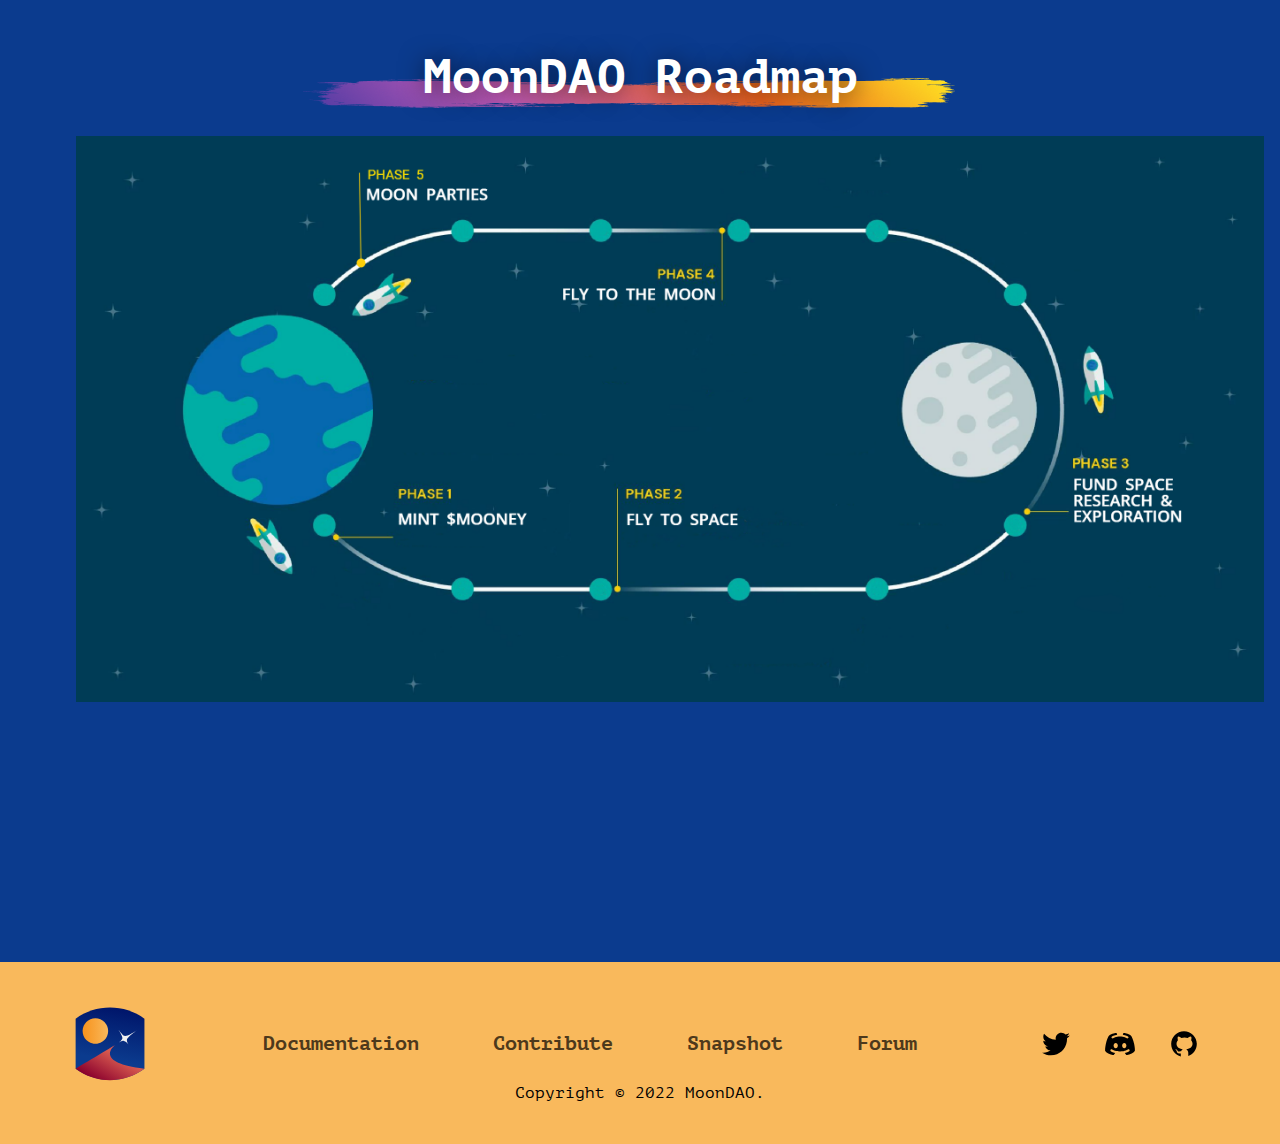
==== commit 01f84329: "change style" ====
--- a/index.html
+++ b/index.html
@@ -268,7 +268,7 @@
 
           
           <div class="roadmap">
-            <img src="./image/select.png" alt="" width="100%">
+            <img src="./image/select.png" alt="" width="75%">
 
           </div>
           
